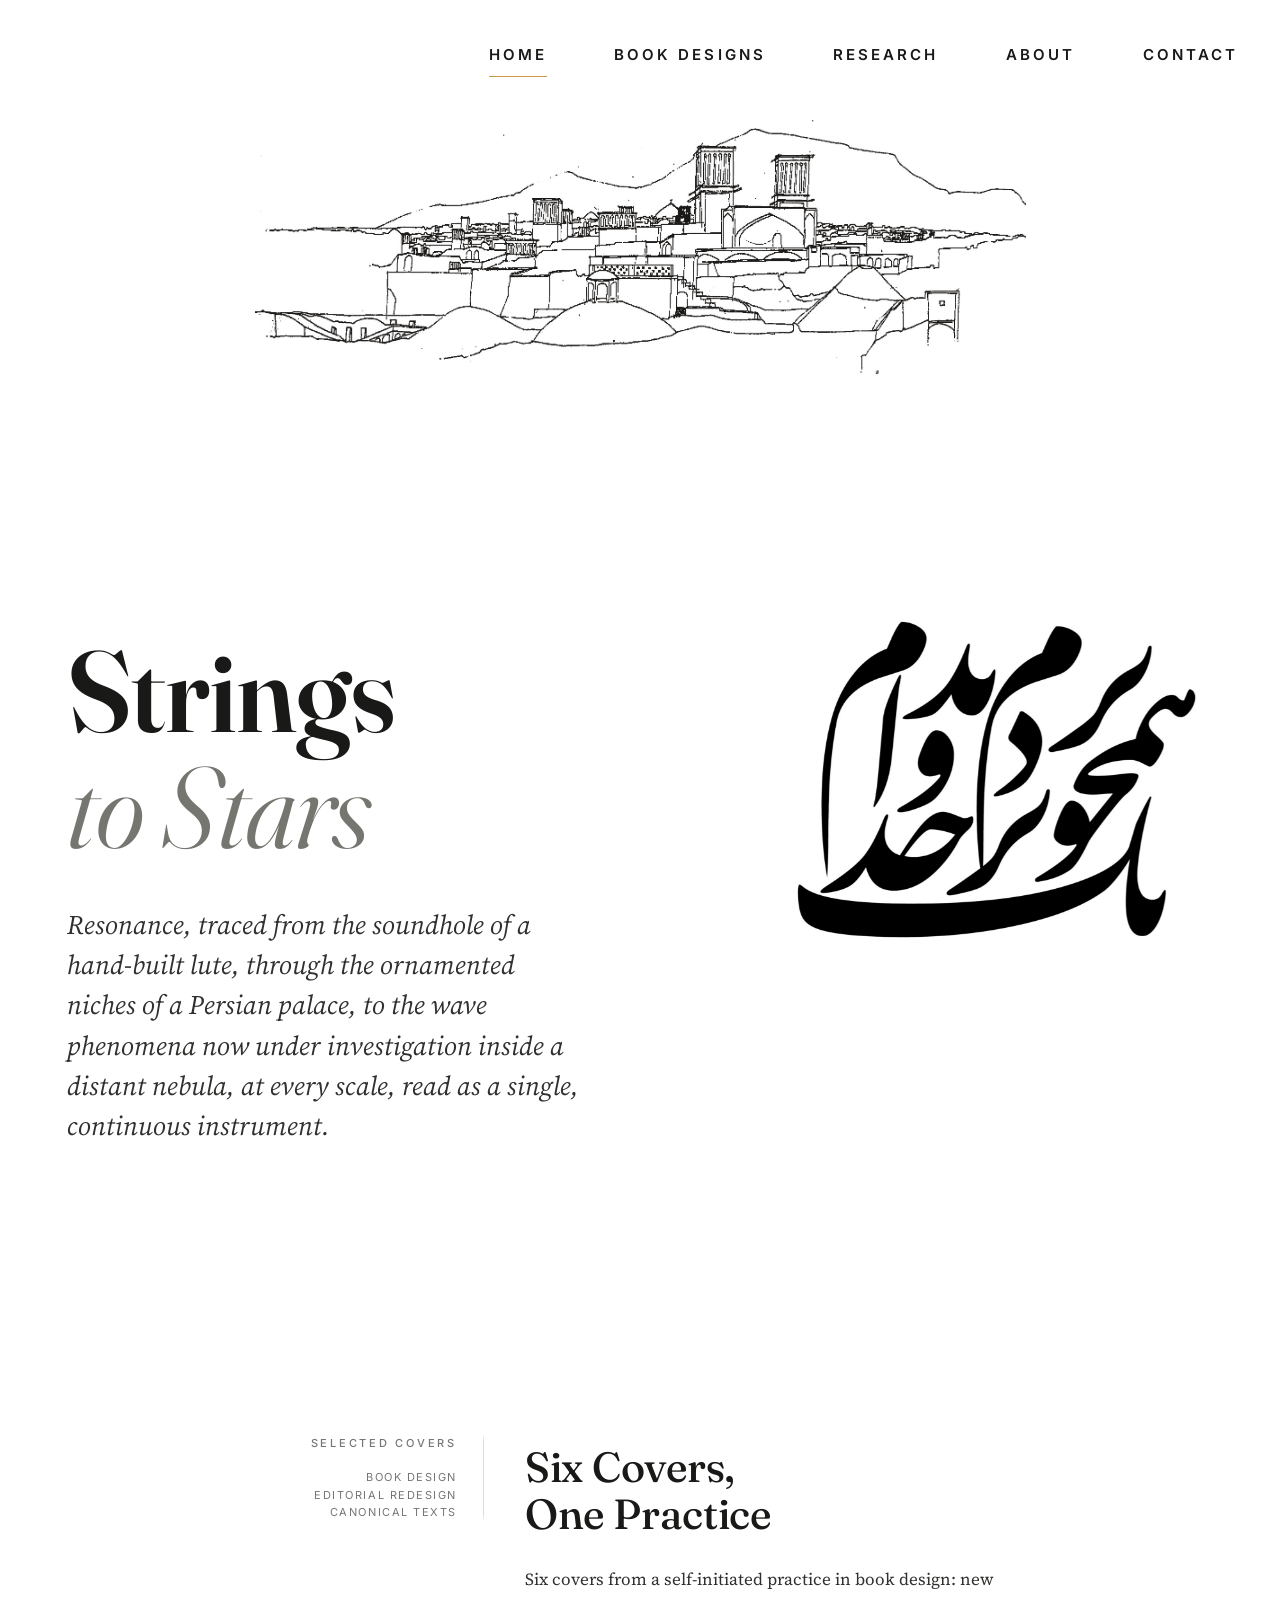
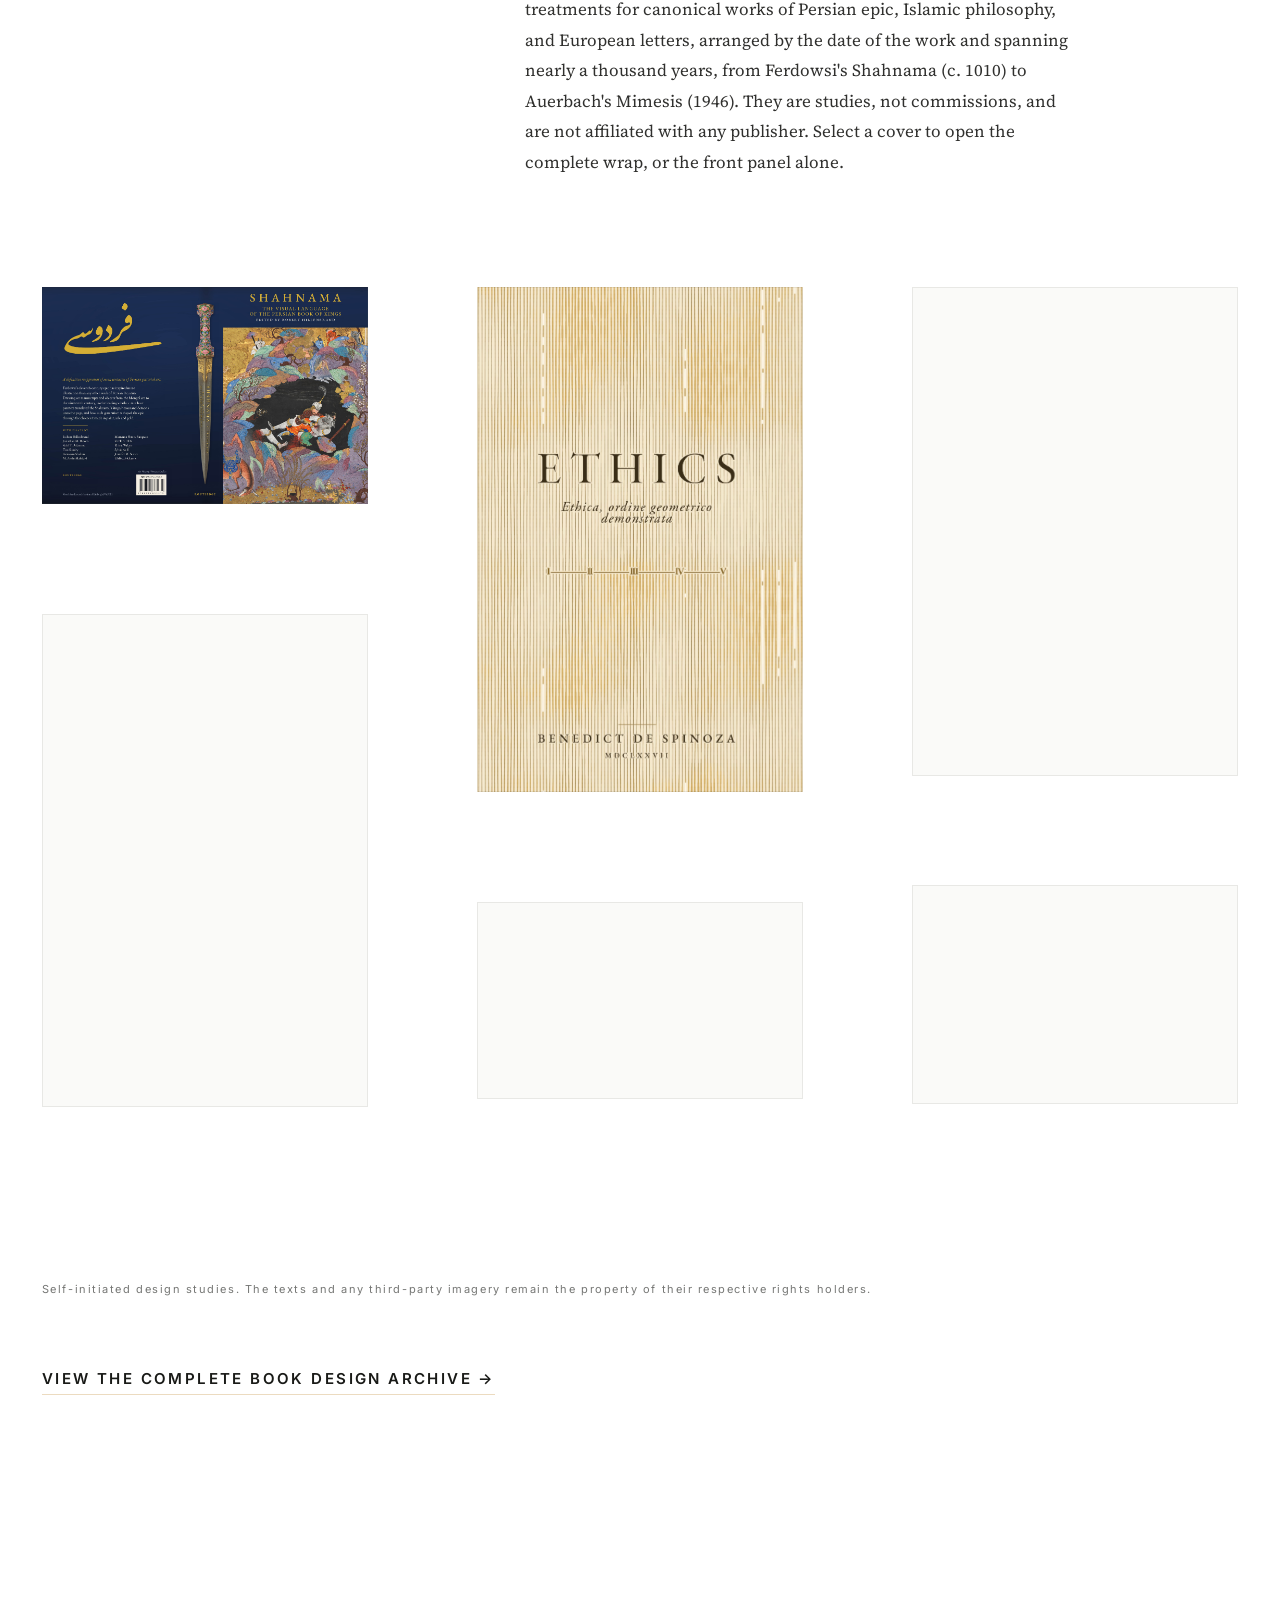
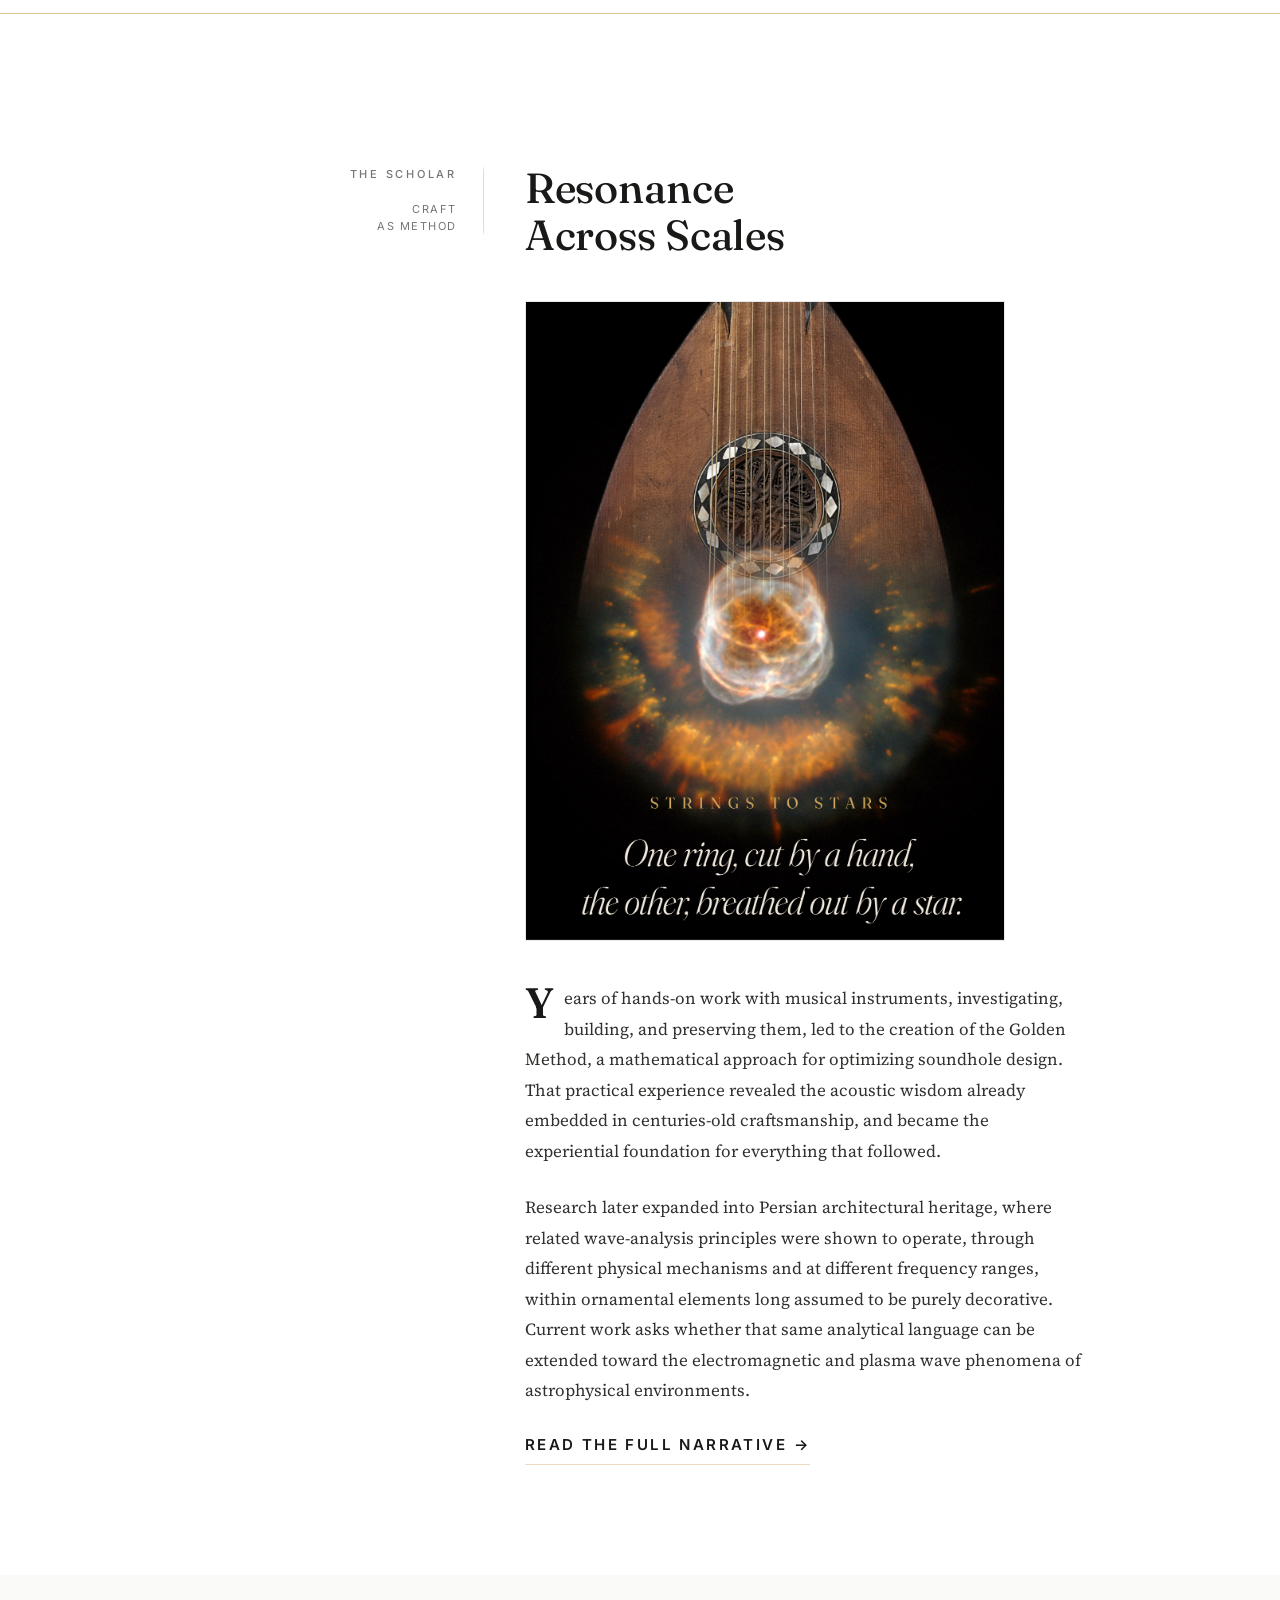
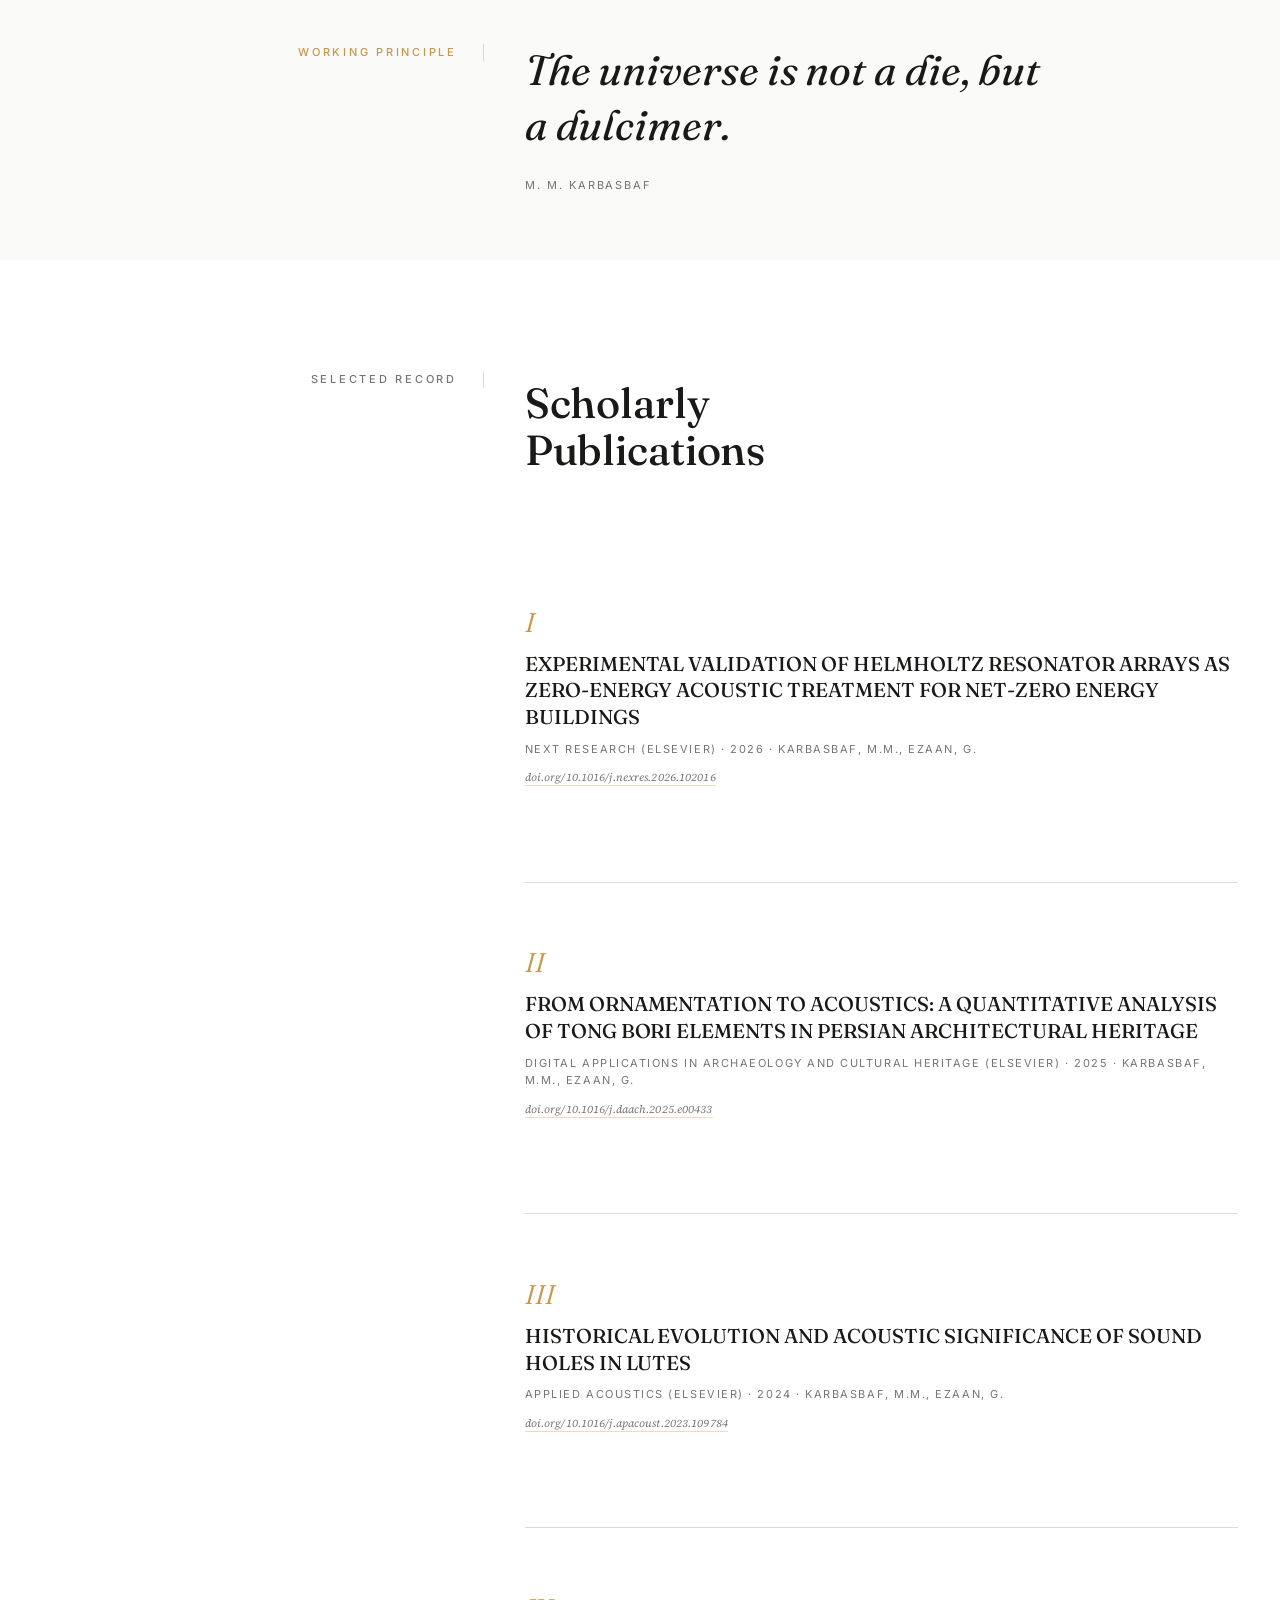
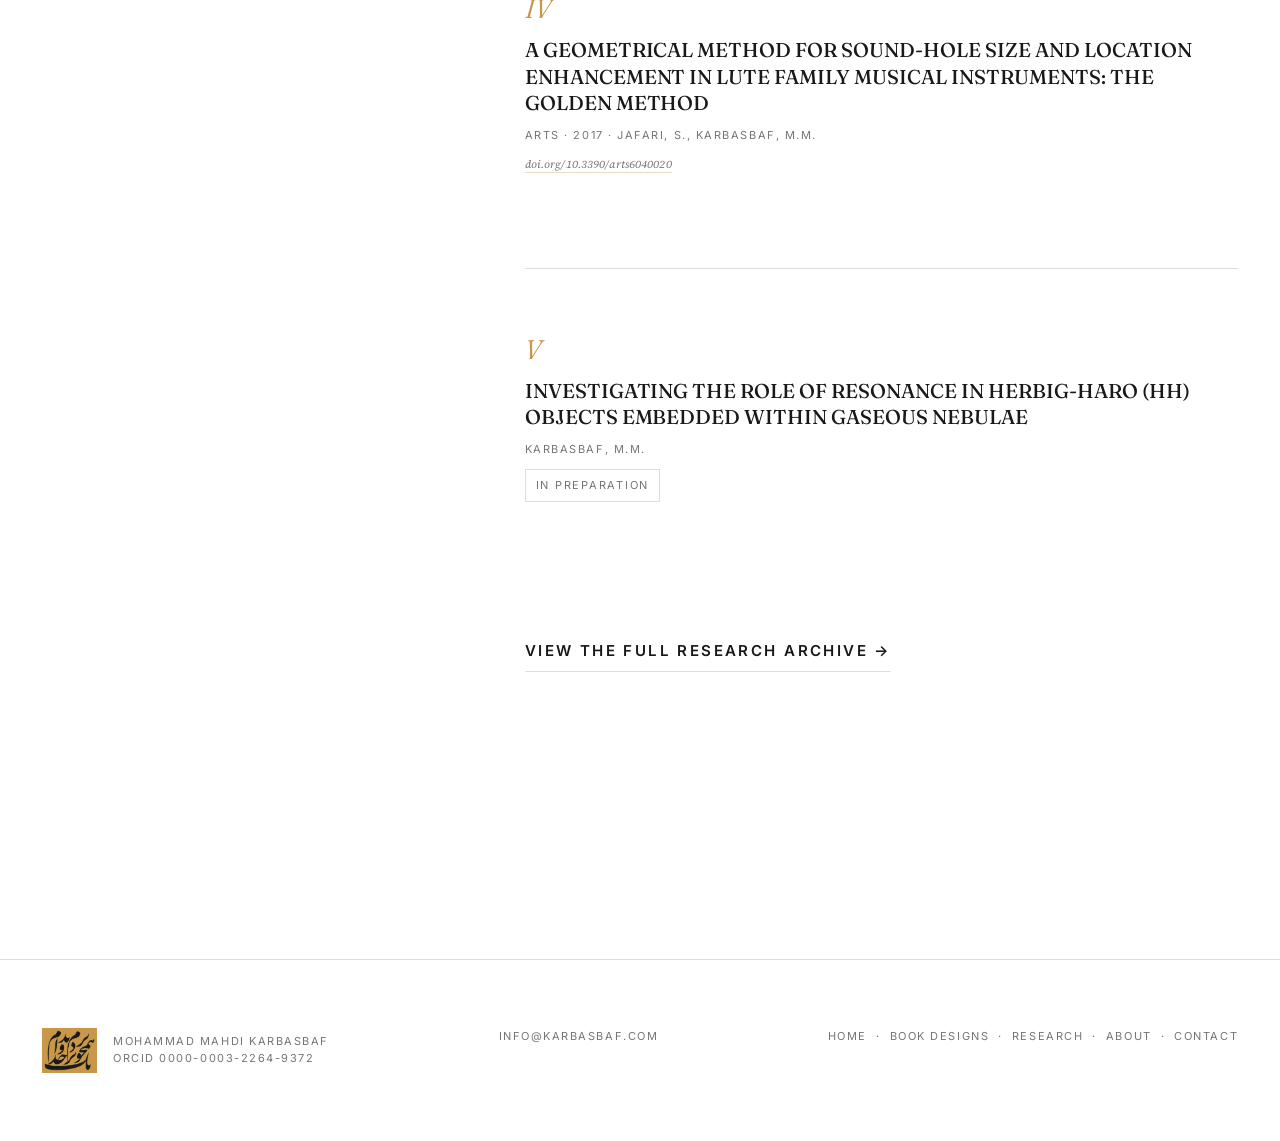
==== index.html @ 8e81fc25 "Update index.html" ====
<!DOCTYPE html>
<html lang="en">
<head>
<meta charset="UTF-8">
<meta name="viewport" content="width=device-width, initial-scale=1.0">
<title>Mohammad Mahdi Karbasbaf — Strings to Stars</title>
<meta name="description" content="Mohammad Mahdi Karbasbaf: acoustics research from lute soundholes to astrophysical wave phenomena, plus a practice in book cover design.">

<link rel="preconnect" href="https://fonts.googleapis.com">
<link rel="preconnect" href="https://fonts.gstatic.com" crossorigin>
<link href="https://fonts.googleapis.com/css2?family=Fraunces:opsz,wght@9..144,340;9..144,480;9..144,600&family=Source+Serif+4:ital,wght@0,400;0,500;1,400&family=Inter:wght@400;500;600&display=swap" rel="stylesheet">

<link rel="stylesheet" href="style.css?v=2">

<!-- Favicon package — uploaded to site root, resolved sitewide.
     favicon.ico and apple-touch-icon.png are auto-discovered by legacy
     browsers and iOS respectively at the root; no <link> needed for them. -->
<link rel="icon" type="image/png" sizes="32x32" href="favicon-32x32.png">
<link rel="icon" type="image/png" sizes="16x16" href="favicon-16x16.png">

<!-- Google Search results: circular variants -->
<link rel="icon" type="image/png" sizes="48x48"   href="favicon-circle-48x48.png">
<link rel="icon" type="image/png" sizes="96x96"   href="favicon-circle-96x96.png">
<link rel="icon" type="image/png" sizes="144x144" href="favicon-circle-144x144.png">

<link rel="manifest" href="site.webmanifest">
<meta name="theme-color" content="#C9974A">

<!-- Canonical URL. Production domain confirmed: www.karbasbaf.com. -->
<link rel="canonical" href="https://www.karbasbaf.com/">

<!-- Open Graph — deliberately reuses the exact title/description already
     set above rather than authoring parallel copy that could drift out of
     sync with it over time. -->
<meta property="og:type" content="website">
<meta property="og:site_name" content="Karbasbaf Archive">
<meta property="og:locale" content="en_US">
<meta property="og:url" content="https://www.karbasbaf.com/">
<meta property="og:title" content="Mohammad Mahdi Karbasbaf — Strings to Stars">
<meta property="og:description" content="Mohammad Mahdi Karbasbaf: acoustics research from lute soundholes to astrophysical wave phenomena, plus a practice in book cover design.">
<!-- og:image points at the hero calligraphy artwork — the closest thing
     this archive has to a "brand mark" already, and already specified
     below as .plate--cinema's asset. It isn't supplied yet (same
     .frame--pending fallback applies to it on-page), and its 1.618:1
     ratio is close to but not exactly the 1.91:1 most platforms crop
     share-cards to — see the PRE-LAUNCH CHECKLIST for a note on
     exporting a dedicated 1200×630 crop if tighter control over social
     cropping is wanted later. -->
<meta property="og:image" content="https://www.karbasbaf.com/assets/images/hero-calligraphy.jpg">
<meta property="og:image:width" content="1618">
<meta property="og:image:height" content="1000">
<meta property="og:image:alt" content="Thuluth-script calligraphic rendering by Mohammad Mahdi Karbasbaf">

<meta name="twitter:card" content="summary_large_image">
<meta name="twitter:title" content="Mohammad Mahdi Karbasbaf — Strings to Stars">
<meta name="twitter:description" content="Mohammad Mahdi Karbasbaf: acoustics research from lute soundholes to astrophysical wave phenomena, plus a practice in book cover design.">
<meta name="twitter:image" content="https://www.karbasbaf.com/assets/images/hero-calligraphy.jpg">
<meta name="twitter:image:alt" content="Thuluth-script calligraphic rendering by Mohammad Mahdi Karbasbaf">

<!-- MASTER BLUEPRINT: Dedicated Portrait / Headshot
     Asset Identifier: assets/images/portrait.jpg
     Recommended dimensions: 1000 × 1000px (square — works cleanly for
     both schema.org Person.image and most social/share-card use without
     an additional crop).
     Composition: a real, current headshot — natural light, no studio
     backdrop or staged lighting rig, consistent with the documentary,
     unstyled photographic language used everywhere else in this archive
     (see the workshop photograph's own MASTER BLUEPRINT note further
     down this file for the same "unstyled, as found" direction).
     NOTE — temporary substitution: this file does not exist yet, so the
     JSON-LD Person.image field below still points at the already-planned
     assets/images/about-workshop.jpg as a stand-in. The moment
     portrait.jpg is actually supplied, update that one field to point
     here instead — nothing else needs to change. -->

<script type="application/ld+json">
{
  "@context": "https://schema.org",
  "@type": ["WebPage", "ProfilePage"],
  "name": "Mohammad Mahdi Karbasbaf — Strings to Stars",
  "url": "https://www.karbasbaf.com/",
  "description": "Mohammad Mahdi Karbasbaf: acoustics research from lute soundholes to astrophysical wave phenomena, plus a practice in book cover design.",
  "isPartOf": { "@type": "WebSite", "name": "Karbasbaf Archive", "url": "https://www.karbasbaf.com/" },
  "mainEntity": {
    "@type": "Person",
    "name": "Mohammad Mahdi Karbasbaf",
    "alternateName": "M. M. Karbasbaf",
    "url": "https://www.karbasbaf.com/",
    "image": "https://www.karbasbaf.com/assets/images/about-workshop.jpg",
    "email": "mailto:info@karbasbaf.com",
    "jobTitle": "Independent Researcher | Acoustics & Wave Phenomena",
    "description": "Independent researcher and luthier working across musical-instrument acoustics, Persian architectural heritage, and astrophysical wave phenomena; also active as a book cover designer and Thuluth calligrapher.",
    "knowsAbout": ["Archaeoacoustics", "Architectural Acoustics", "Musical Instrument Acoustics", "Computational Acoustics", "Astrophysical Wave Phenomena", "Multi-Scale Wave Analysis", "Thuluth Calligraphy", "Book Cover Design"],
    "alumniOf": { "@type": "CollegeOrUniversity", "name": "Qazvin Azad University", "sameAs": "https://www.qiau.ac.ir/" },
    "sameAs": ["https://orcid.org/0000-0003-2264-9372"]
  },
  "hasPart": [
    {
      "@type": "ScholarlyArticle",
      "headline": "Experimental validation of Helmholtz resonator arrays as zero-energy acoustic treatment for net-zero energy buildings",
      "author": [
        { "@type": "Person", "name": "Mohammad Mahdi Karbasbaf" },
        { "@type": "Person", "name": "G. Ezaan" }
      ],
      "isPartOf": { "@type": "Periodical", "name": "Next Research" },
      "publisher": { "@type": "Organization", "name": "Elsevier" },
      "datePublished": "2026",
      "sameAs": "https://doi.org/10.1016/j.nexres.2026.102016",
      "identifier": { "@type": "PropertyValue", "propertyID": "DOI", "value": "10.1016/j.nexres.2026.102016" }
    },
    {
      "@type": "ScholarlyArticle",
      "headline": "From ornamentation to acoustics: A quantitative analysis of Tong Bori elements in Persian architectural heritage",
      "author": [
        { "@type": "Person", "name": "Mohammad Mahdi Karbasbaf" },
        { "@type": "Person", "name": "G. Ezaan" }
      ],
      "isPartOf": { "@type": "Periodical", "name": "Digital Applications in Archaeology and Cultural Heritage" },
      "publisher": { "@type": "Organization", "name": "Elsevier" },
      "datePublished": "2025",
      "sameAs": "https://doi.org/10.1016/j.daach.2025.e00433",
      "identifier": { "@type": "PropertyValue", "propertyID": "DOI", "value": "10.1016/j.daach.2025.e00433" }
    },
    {
      "@type": "ScholarlyArticle",
      "headline": "Historical Evolution and Acoustic Significance of Sound Holes in Lutes",
      "author": [
        { "@type": "Person", "name": "Mohammad Mahdi Karbasbaf" },
        { "@type": "Person", "name": "G. Ezaan" }
      ],
      "isPartOf": { "@type": "Periodical", "name": "Applied Acoustics" },
      "publisher": { "@type": "Organization", "name": "Elsevier" },
      "datePublished": "2024",
      "sameAs": "https://doi.org/10.1016/j.apacoust.2023.109784",
      "identifier": { "@type": "PropertyValue", "propertyID": "DOI", "value": "10.1016/j.apacoust.2023.109784" }
    },
    {
      "@type": "ScholarlyArticle",
      "headline": "A Geometrical Method for Sound-Hole Size and Location Enhancement in Lute Family Musical Instruments: The Golden Method",
      "author": [
        { "@type": "Person", "name": "S. Jafari" },
        { "@type": "Person", "name": "Mohammad Mahdi Karbasbaf" }
      ],
      "isPartOf": { "@type": "Periodical", "name": "Arts" },
      "datePublished": "2017",
      "sameAs": "https://doi.org/10.3390/arts6040020",
      "identifier": { "@type": "PropertyValue", "propertyID": "DOI", "value": "10.3390/arts6040020" }
    },
    {
      "@type": "ScholarlyArticle",
      "headline": "Investigating the Role of Resonance in Herbig-Haro (HH) Objects Embedded Within Gaseous Nebulae",
      "author": [
        { "@type": "Person", "name": "Mohammad Mahdi Karbasbaf" }
      ],
      "creativeWorkStatus": "InProgress",
            "description": "In preparation — forthcoming."
    },
    { "@type": "CreativeWork", "name": "Shahnama — cover design", "genre": "Editorial Book Cover", "creator": { "@type": "Person", "name": "Mohammad Mahdi Karbasbaf" }, "dateCreated": "2025", "image": "https://www.karbasbaf.com/assets/images/covers/cover-shahnama.jpg" },
    { "@type": "CreativeWork", "name": "The Philosophy of Illumination — cover design", "genre": "Editorial Book Cover", "creator": { "@type": "Person", "name": "Mohammad Mahdi Karbasbaf" }, "dateCreated": "2026", "image": "https://www.karbasbaf.com/assets/images/covers/cover-philosophy-of-illumination.jpg" },
    { "@type": "CreativeWork", "name": "Ethics — cover design", "genre": "Editorial Book Cover", "creator": { "@type": "Person", "name": "Mohammad Mahdi Karbasbaf" }, "dateCreated": "2026", "image": "https://www.karbasbaf.com/assets/images/covers/cover-ethics.jpg" },
    { "@type": "CreativeWork", "name": "Faust — cover design", "genre": "Editorial Book Cover", "creator": { "@type": "Person", "name": "Mohammad Mahdi Karbasbaf" }, "dateCreated": "2026", "image": "https://www.karbasbaf.com/assets/images/covers/cover-faust.jpg" },
    { "@type": "CreativeWork", "name": "Un Coup de Dés — cover design", "genre": "Editorial Book Cover", "creator": { "@type": "Person", "name": "Mohammad Mahdi Karbasbaf" }, "dateCreated": "2025", "image": "https://www.karbasbaf.com/assets/images/covers/cover-un-coup-de-des.jpg" },
    { "@type": "CreativeWork", "name": "Mimesis — cover design", "genre": "Editorial Book Cover", "creator": { "@type": "Person", "name": "Mohammad Mahdi Karbasbaf" }, "dateCreated": "2026", "image": "https://www.karbasbaf.com/assets/images/covers/cover-mimesis.jpg" }
  ]
}
</script>
</head>
<body class="page-home">

<a class="skip-link" href="#main-content">Skip to content</a>

<!-- MASTER BLUEPRINT: Ceiling Crown
     Asset Identifier: assets/images/yazd-crown.png (referenced as a CSS
     background-image on .ceiling-crown in style.css §17.1 — this element
     has no src attribute of its own, so its blueprint note lives here in
     HTML and its rendering rule lives in the CSS file). Already supplied
     and live — no further export needed. -->
<div class="ceiling-crown" aria-hidden="true"></div>

<header class="site-header">
  <div class="wrap">
    <nav class="nav-list" id="primary-nav" data-open="false" aria-label="Primary">
      <a href="index.html" aria-current="page">Home</a>
      <a href="book-designs.html">Book Designs</a>
      <a href="research.html">Research</a>
      <a href="about.html">About</a>
      <a href="contact.html">Contact</a>
    </nav>
    <button class="nav-toggle" id="nav-toggle" type="button" aria-expanded="false" aria-controls="primary-nav">
      Menu
    </button>
  </div>
</header>

<main id="main-content" tabindex="-1">

  <section class="hero" aria-labelledby="hero-title">
    <div class="wrap">
      <div class="hero-split">
        <div class="hero-copy">
          <h1 class="hero-title" id="hero-title">
            <span class="line-primary">Strings</span>
            <span class="line-secondary">to Stars</span>
          </h1>
          <p class="lede">Resonance, traced from the soundhole of a hand-built lute, through the ornamented niches of a Persian palace, to the wave phenomena now under investigation inside a distant nebula, at every scale, read as a single, continuous instrument.</p>
        </div>

        <div class="plate plate--cinema">
          <div class="frame">
            <img
              src="assets/images/hero-calligraphy.jpg"
              alt="Thuluth-script calligraphic rendering by Mohammad Mahdi Karbasbaf"
              width="1618" height="1000"
              loading="eager" fetchpriority="high" decoding="async">
          </div>
        </div>
      </div>
    </div>
  </section>

  <section class="section" id="showcase" aria-labelledby="showcase-heading">
    <div class="wrap">
      <div class="section-head lute-grid">
        <div class="rail">
          <p class="eyebrow">Selected Covers</p>
          
          <p class="caption">Book Design<br>Editorial Redesign<br>Canonical Texts</p>
        </div>
        <div class="canvas">
          <h2 class="h2" id="showcase-heading">Six Covers,<br>One Practice</h2>
          <p class="body-text">Six covers from a self-initiated practice in book design: new treatments for canonical works of Persian epic, Islamic philosophy, and European letters, arranged by the date of the work and spanning nearly a thousand years, from Ferdowsi's Shahnama (c. 1010) to Auerbach's Mimesis (1946). They are studies, not commissions, and are not affiliated with any publisher. Select a cover to open the complete wrap, or the front panel alone.</p>
        </div>
      </div>

      <div class="cover-gallery mt-7">

  <button type="button" class="plate-trigger cover-card"
    data-title="Shahnama"
    data-author="Abu'l-Qasim Ferdowsi"
    data-year="2025 — cover design"
    data-medium="Full-wrap cover in navy and gold: a Persian miniature of a hero grappling a demon beneath a gold title on the front, a jeweled dagger bearing the title down the spine, and gold Persian lettering on the back."
    data-note="I set a Persian miniature of a hero grappling a demon beneath a navy title band, and ran a jeweled dagger down the spine, so the epic's combat and its courtly craftsmanship share one wrap."
    data-image="assets/images/covers/cover-shahnama.jpg"
    data-spread="assets/images/covers/cover-shahnama-spread.jpg"
    data-alt="Shahnama cover: navy title band in gold capitals above a Persian miniature of a hero wrestling a demon in a black cave."
    data-spread-alt="Full wrap in navy: back panel with gold Persian lettering and text; spine with a jeweled dagger bearing the title; front with a gold title above a Persian miniature of a hero fighting a demon."
    data-work="Ferdowsi's Persian national epic, completed c. 1010.">
    <span class="frame">
      <img src="assets/images/covers/cover-shahnama-spread.jpg" alt="Shahnama, full cover: navy wrap with a jeweled dagger on the spine and a Persian miniature of a hero fighting a demon on the front." width="2000" height="1470" loading="eager" decoding="async">
      <span class="cover-meta" aria-hidden="true">
        <span class="cover-meta-title">Shahnama</span>
        <span class="cover-meta-author">Abu'l-Qasim Ferdowsi</span>
        <span class="cover-meta-sub">2025 — Cover Design</span>
      </span>
    </span>
    <span class="sr-only"> — Select to view the full cover</span>
  </button>

  <button type="button" class="plate-trigger cover-card"
    data-title="The Philosophy of Illumination"
    data-author="Shihāb al-Dīn Suhrawardī"
    data-year="2026 — cover design"
    data-medium="Full-wrap cover in black, white and gold: an arched, pierced arabesque screen between title and author on the front, and a beaded quatrefoil medallion at the head of the spine."
    data-note="The lattice is borrowed from the perforated screens of Persian architecture that I study acoustically; for Suhrawardī, light is the substance of knowledge, and a screen is what lets it through."
    data-image="assets/images/covers/cover-philosophy-of-illumination.jpg"
    data-spread="assets/images/covers/cover-philosophy-of-illumination-spread.jpg"
    data-alt="The Philosophy of Illumination cover: white title above a pierced white arched lattice on black, author's name below."
    data-spread-alt="Black wrap: back panel with a gold italic quotation and text; spine with a white quatrefoil medallion and vertical title; front with a white pierced arched lattice between title and author."
    data-work="Suhrawardī's Ḥikmat al-Ishrāq, composed in 1186.">
    <span class="frame">
      <img src="assets/images/covers/cover-philosophy-of-illumination.jpg" alt="The Philosophy of Illumination cover: white title above a pierced white arched lattice on black, author's name below." width="800" height="1234" loading="eager" decoding="async">
      <span class="cover-meta" aria-hidden="true">
        <span class="cover-meta-title">The Philosophy of Illumination</span>
        <span class="cover-meta-author">Shihāb al-Dīn Suhrawardī</span>
        <span class="cover-meta-sub">2026 — Cover Design</span>
      </span>
    </span>
    <span class="sr-only"> — Select to view the full cover</span>
  </button>

  <button type="button" class="plate-trigger cover-card"
    data-title="Ethics"
    data-author="Baruch Spinoza"
    data-year="2026 — cover design"
    data-medium="Full-wrap cover in cream and ochre: a ground of fine vertical rules, spaced serif capitals in dark brown, five Roman numerals on a single gold line, and a dark brown spine bearing a small seal."
    data-note="Spinoza wrote the Ethics as a geometry, in definitions, axioms and propositions, so the cover is reduced to ruled lines and five numbered parts."
    data-image="assets/images/covers/cover-ethics.jpg"
    data-spread="assets/images/covers/cover-ethics-spread.jpg"
    data-alt="Ethics cover: dark brown capitals on a cream ground of fine gold vertical lines, with five Roman numerals on one rule."
    data-spread-alt="Cream wrap ruled in fine vertical lines: back panel with an epigraph and text; dark brown spine with vertical title, seal and author; front with spaced capitals and five numerals."
    data-work="Spinoza's Ethica, ordine geometrico demonstrata, published posthumously in 1677.">
    <span class="frame">
      <img src="assets/images/covers/cover-ethics.jpg" alt="Ethics cover: dark brown capitals on a cream ground of fine gold vertical lines, with five Roman numerals on one rule." width="800" height="1234" loading="lazy" decoding="async">
      <span class="cover-meta" aria-hidden="true">
        <span class="cover-meta-title">Ethics</span>
        <span class="cover-meta-author">Baruch Spinoza</span>
        <span class="cover-meta-sub">2026 — Cover Design</span>
      </span>
    </span>
    <span class="sr-only"> — Select to view the full cover</span>
  </button>

  <button type="button" class="plate-trigger cover-card"
    data-title="Faust"
    data-author="Johann Wolfgang von Goethe"
    data-year="2026 — cover design"
    data-medium="Full-wrap cover on a cream ground: an oversized hairline-serif title above a stippled engraving of Mephistopheles, with an oxblood spine."
    data-note="I set the title in a high-contrast Didone at a scale that fills the front panel and let a stippled Mephistopheles rise beneath it. The oxblood spine is the wrap's one saturated accent."
    data-image="assets/images/covers/cover-faust.jpg"
    data-spread="assets/images/covers/cover-faust-spread.jpg"
    data-alt="Faust cover: oversized black hairline-serif title above a stippled engraving of a horned devil with a wing, on cream."
    data-spread-alt="Full wrap: cream back panel with a German quotation and text; oxblood spine reading Faust and J. W. von Goethe; front with an oversized title and a stippled devil."
    data-work="Goethe's two-part tragedy: Part One published in 1808; Part Two completed in 1831 and published in 1832.">
    <span class="frame">
      <img src="assets/images/covers/cover-faust-spread.jpg" alt="Faust, full cover: cream wrap with an oxblood spine and an oversized title above a stippled engraving of a devil." width="2000" height="1470" loading="lazy" decoding="async">
      <span class="cover-meta" aria-hidden="true">
        <span class="cover-meta-title">Faust</span>
        <span class="cover-meta-author">Johann Wolfgang von Goethe</span>
        <span class="cover-meta-sub">2026 — Cover Design</span>
      </span>
    </span>
    <span class="sr-only"> — Select to view the full cover</span>
  </button>

  <button type="button" class="plate-trigger cover-card"
    data-title="Un Coup de Dés"
    data-author="Stéphane Mallarmé"
    data-year="2025 — cover design"
    data-medium="Full-wrap cover on a night-sky ground: the title words scattered across the front in gold capitals, with a fine constellation line and a faint spiral galaxy."
    data-note="Mallarmé treats the page as a constellation of words; the cover makes the image literal, and answers it: the universe is not a die, but a dulcimer."
    data-image="assets/images/covers/cover-un-coup-de-des.jpg"
    data-spread="assets/images/covers/cover-un-coup-de-des-spread.jpg"
    data-alt="Un coup de dés cover: gold capitals scattered over a night sky with a constellation line and a faint galaxy."
    data-spread-alt="Night-sky wrap: back panel with a French quotation and short text in gold; spine reading Mallarmé and Un coup de dés; front with scattered gold title, constellation and galaxy."
    data-work="Mallarmé's Un coup de dés jamais n'abolira le hasard, first published in the review Cosmopolis, 1897.">
    <span class="frame">
      <img src="assets/images/covers/cover-un-coup-de-des.jpg" alt="Un coup de dés cover: gold capitals scattered over a night sky with a constellation line and a faint galaxy." width="800" height="1234" loading="lazy" decoding="async">
      <span class="cover-meta" aria-hidden="true">
        <span class="cover-meta-title">Un Coup de Dés</span>
        <span class="cover-meta-author">Stéphane Mallarmé</span>
        <span class="cover-meta-sub">2025 — Cover Design</span>
      </span>
    </span>
    <span class="sr-only"> — Select to view the full cover</span>
  </button>

  <button type="button" class="plate-trigger cover-card"
    data-title="Mimesis"
    data-author="Erich Auerbach"
    data-year="2026 — cover design"
    data-medium="Full-wrap cover in earth tones: four wavering bands from ochre to dark brown beneath a cream sky bearing a widely spaced title, with the Greek word for scar on the horizon."
    data-note="Auerbach opens the book with the scar of Odysseus, so the cover opens with it too: the Greek word for scar, set on a horizon of layered earth tones."
    data-image="assets/images/covers/cover-mimesis.jpg"
    data-spread="assets/images/covers/cover-mimesis-spread.jpg"
    data-alt="Mimesis cover: cream sky over wavy ochre-to-brown bands, with the Greek word for scar on the horizon."
    data-spread-alt="Full wrap: cream back panel with an italic blurb; spine reading Mimesis and Erich Auerbach; front with title, subtitle and the Greek word for scar over layered ochre-to-brown bands."
    data-work="Auerbach's Mimesis: The Representation of Reality in Western Literature, first published in Bern, 1946.">
    <span class="frame">
      <img src="assets/images/covers/cover-mimesis-spread.jpg" alt="Mimesis, full cover: cream wrap with layered ochre-to-brown wavering bands and the Greek word for scar on the horizon." width="2000" height="1470" loading="lazy" decoding="async">
      <span class="cover-meta" aria-hidden="true">
        <span class="cover-meta-title">Mimesis</span>
        <span class="cover-meta-author">Erich Auerbach</span>
        <span class="cover-meta-sub">2026 — Cover Design</span>
      </span>
    </span>
    <span class="sr-only"> — Select to view the full cover</span>
  </button>

</div>

<p class="caption no-transform mt-6">Self-initiated design studies. The texts and any third-party imagery remain the property of their respective rights holders.</p>

      <p class="archive-cta mt-6"><a href="book-designs.html">View the complete book design archive →</a></p>
    </div>
  </section>

  <hr class="hr-gold wrap">

  <section class="section" aria-labelledby="about-heading">
    <div class="wrap">
      <div class="lute-grid">
        <div class="rail">
          <p class="eyebrow">The Scholar</p>
          <p class="caption">Craft<br>as Method</p>
        </div>
        <div class="canvas">
          <h2 class="h2" id="about-heading">Resonance<br>Across Scales</h2>

          <div class="plate plate--portrait mt-5">
  <div class="frame">
    <img src="assets/images/about-workshop.jpg" alt="Documentary photograph of Mohammad Mahdi Karbasbaf constructing a traditional Persian stringed instrument" width="1500" height="2000" loading="lazy" decoding="async">
  </div>
</div>

          <p class="body-text dropcap mt-5">Years of hands-on work with musical instruments, investigating, building, and preserving them, led to the creation of the Golden Method, a mathematical approach for optimizing soundhole design. That practical experience revealed the acoustic wisdom already embedded in centuries-old craftsmanship, and became the experiential foundation for everything that followed.</p>

          <p class="body-text">Research later expanded into Persian architectural heritage, where related wave-analysis principles were shown to operate, through different physical mechanisms and at different frequency ranges, within ornamental elements long assumed to be purely decorative. Current work asks whether that same analytical language can be extended toward the electromagnetic and plasma wave phenomena of astrophysical environments.</p>

          <a href="about.html" class="archive-cta mt-4">Read the full narrative →</a>
        </div>
      </div>
    </div>
  </section>

  <section class="section section--tinted section--tight">
    <div class="wrap">
      <div class="lute-grid">
        <div class="rail">
          <p class="eyebrow eyebrow--gold">Working Principle</p>
        </div>
        <div class="canvas">
          <blockquote class="pull-quote">
            The universe is not a die, but a dulcimer.
            <cite>M. M. Karbasbaf</cite>
          </blockquote>
        </div>
      </div>
    </div>
  </section>

  <section class="section" aria-labelledby="publications-heading">
    <div class="wrap">
      <div class="section-head lute-grid">
        <div class="rail">
          <p class="eyebrow">Selected Record</p>
          
        </div>
        <div class="canvas">
          <h2 class="h2" id="publications-heading">Scholarly<br>Publications</h2>
        </div>
      </div>

      <div class="lute-grid">
        <div class="rail" aria-hidden="true"></div>
        <div class="canvas">

          <article class="pub">
            <span class="pub-number">I</span>
            <h3 class="pub-title">Experimental validation of Helmholtz resonator arrays as zero-energy acoustic treatment for net-zero energy buildings</h3>
            <p class="pub-venue caption">Next Research (Elsevier) · 2026 · Karbasbaf, M.M., Ezaan, G.</p>
            <p class="doi mt-2"><a href="https://doi.org/10.1016/j.nexres.2026.102016" target="_blank" rel="noopener">doi.org/10.1016/j.nexres.2026.102016</a></p>
          </article>

          <article class="pub">
            <span class="pub-number">II</span>
            <h3 class="pub-title">From Ornamentation to Acoustics: A Quantitative Analysis of Tong Bori Elements in Persian Architectural Heritage</h3>
            <p class="pub-venue caption">Digital Applications in Archaeology and Cultural Heritage (Elsevier) · 2025 · Karbasbaf, M.M., Ezaan, G.</p>
            <p class="doi mt-2"><a href="https://doi.org/10.1016/j.daach.2025.e00433" target="_blank" rel="noopener">doi.org/10.1016/j.daach.2025.e00433</a></p>
          </article>

          <article class="pub">
            <span class="pub-number">III</span>
            <h3 class="pub-title">Historical Evolution and Acoustic Significance of Sound Holes in Lutes</h3>
            <p class="pub-venue caption">Applied Acoustics (Elsevier) · 2024 · Karbasbaf, M.M., Ezaan, G.</p>
            <p class="doi mt-2"><a href="https://doi.org/10.1016/j.apacoust.2023.109784" target="_blank" rel="noopener">doi.org/10.1016/j.apacoust.2023.109784</a></p>
          </article>

          <article class="pub">
            <span class="pub-number">IV</span>
            <h3 class="pub-title">A Geometrical Method for Sound-Hole Size and Location Enhancement in Lute Family Musical Instruments: The Golden Method</h3>
            <p class="pub-venue caption">Arts · 2017 · Jafari, S., Karbasbaf, M.M.</p>
            <p class="doi mt-2"><a href="https://doi.org/10.3390/arts6040020" target="_blank" rel="noopener">doi.org/10.3390/arts6040020</a></p>
          </article>

          <article class="pub">
            <span class="pub-number">V</span>
            <h3 class="pub-title">Investigating the Role of Resonance in Herbig-Haro (HH) Objects Embedded Within Gaseous Nebulae</h3>
            <p class="pub-venue caption">Karbasbaf, M.M.</p>
            <span class="pub-status">In Preparation</span>
          </article>

          <a href="research.html" class="archive-cta mt-6">View the full research archive →</a>

        </div>
      </div>
    </div>
  </section>

</main>

<footer class="site-footer">
  <div class="wrap">
    <!-- MASTER BLUEPRINT: Footer Seal      Asset Identifier: assets/images/seal-karbasbaf.png      Decorative calligraphic mark, positioned before the name per the      .site-footer .wrap flex order (space-between; first child = far      left). alt="" + role="presentation" deliberately: the adjacent      <p class="caption"> already carries the full name and ORCID as      real text, so a screen reader description here would only repeat      it. Width/height below are PLACEHOLDERS — replace both with the      seal file's actual pixel dimensions before shipping, so the      browser reserves the correct box and avoids a layout shift once      the real image loads. --> <div class="footer-lockup">   <img class="footer-seal" src="assets/images/seal-karbasbaf.png" alt="" role="presentation" width="2200" height="1700" loading="lazy" decoding="async">   <p class="caption">Mohammad Mahdi Karbasbaf<br><a href="https://orcid.org/0000-0003-2264-9372" target="_blank" rel="noopener">ORCID 0000-0003-2264-9372</a></p> </div>
    <p class="caption"><a href="mailto:info@karbasbaf.com">info@karbasbaf.com</a></p>
    <p class="caption">
      <a href="index.html">Home</a> &nbsp;·&nbsp;
      <a href="book-designs.html">Book Designs</a> &nbsp;·&nbsp;
      <a href="research.html">Research</a> &nbsp;·&nbsp;
      <a href="about.html">About</a> &nbsp;·&nbsp;
      <a href="contact.html">Contact</a>
    </p>
  </div>
</footer>

<div class="book-reveal" id="book-reveal" data-open="false" data-layout="tall" role="dialog" aria-modal="true" aria-labelledby="reveal-title" aria-describedby="reveal-medium reveal-note" inert>
  <div class="wrap">
    <div class="reveal-bar">
      <div class="reveal-nav">
        <button type="button" class="reveal-step" id="reveal-prev" aria-label="Previous cover"><span aria-hidden="true">←</span><span class="reveal-step-label"> Prev</span></button>
        <span class="reveal-count" id="reveal-count"></span>
        <button type="button" class="reveal-step" id="reveal-next" aria-label="Next cover"><span class="reveal-step-label">Next </span><span aria-hidden="true">→</span></button>
      </div>
      <button type="button" class="reveal-close" id="reveal-close">
        <span aria-hidden="true">✕</span> Close
      </button>
    </div>
    <span class="sr-only" id="reveal-live" aria-live="polite"></span>
    <div class="reveal-body">
      <div class="reveal-frame" id="reveal-frame" data-loading="true">
        <img id="reveal-image" src="" alt="" decoding="async">
      </div>
      <div class="reveal-detail">
        <p class="eyebrow eyebrow--gold" id="reveal-year"></p>
        <h2 class="h2" id="reveal-title"></h2>
        <p class="reveal-author" id="reveal-author" hidden></p>
        <div class="reveal-views" id="reveal-views" role="group" aria-label="Choose view" hidden>
          <button type="button" class="view-trigger" data-view="spread" aria-pressed="true">Full Cover</button>
          <button type="button" class="view-trigger" data-view="front" aria-pressed="false">Front Cover</button>
        </div>
        <p class="body-text" id="reveal-medium"></p>
        <p class="body-text reveal-note" id="reveal-note" hidden></p>
        <p class="doi" id="reveal-work"></p>
      </div>
    </div>
  </div>
</div>

<script src="site.js?v=1"></script>

</body>
</html>
---- style.css ----
/* ==========================================================================
   KARBASBAF ARCHIVE — MASTER STYLE ENGINE, v3
   The Phi-Based Resonating Sheet
   φ = 1.618 — every spatial, typographic, and structural interval derives
   from this ratio. The book-cover showcase grid below is not decorated
   with the golden ratio — it is CONSTRUCTED from the same Fibonacci square
   spiral (1, 1, 2, 3, 5) used in "The Golden Method" (Arts, 2017) for
   lute soundhole placement. Form and subject are the same geometry.

   Type system: Fraunces (display) + Source Serif 4 (reading matter) +
   Inter (utility: nav, caption, labels).
   ========================================================================== */

/* [Pre-launch audit — Bug Fix] The @import that used to sit here has been
   removed. Every page's <head> already loads this exact same Fraunces /
   Source Serif 4 / Inter family string via <link rel="preconnect"> +
   <link rel="stylesheet">, which is the fast path (the browser can start
   the font fetch in parallel with everything else). An @import at the top
   of a stylesheet is a second, redundant request for the identical fonts,
   and — worse — it's render-blocking: the browser must fetch and parse the
   imported sheet before it can finish parsing the rest of THIS file,
   delaying every rule below by a full extra round trip. Removing it costs
   nothing (the <link> tags already do the job) and removes a duplicate
   request plus a render-blocking hop. If a future page is ever added
   without the <link> tags in its <head>, fonts will silently fall back to
   the browser default rather than 404 — no visual break, just a missing
   custom typeface, which is the safer failure mode anyway. */

/* ==========================================================================
   1. TOKENS
   ========================================================================== */

:root {
  /* Palette — gold is a single-pixel tactical accent. Never a fill. */
  --canvas: #FFFFFF;
  --canvas-tint: #FAFAF8;
  --ink: #191A17;
  --ink-90: rgba(25, 26, 23, 0.9);
  /* [Pre-launch audit] Verified, not assumed: --ink-60 flattened onto
     --canvas measures 4.59:1, and onto --canvas-tint measures 4.52:1 —
     both clear WCAG AA passes (≥4.5:1) at the small caption/label sizes
     this token is used at sitewide (.eyebrow, .caption, .doi, .pub-venue,
     .citation-meta, .contact-label, .field label, and others). The margin
     above the 4.5:1 line is real but not large (roughly a tenth of a
     point), so if this token's opacity is ever nudged down for a purely
     visual reason, re-check the ratio before shipping it. */
  --ink-60: rgba(25, 26, 23, 0.6);
  /* [Pre-launch audit] Verified: --ink-35 measures only ~2.2:1 on both
     --canvas and --canvas-tint — a hard WCAG AA fail at any text size
     (needs 4.5:1 for normal text, 3:1 even for large text). Its one call
     site (.citation-status, §19.1) has been moved to --ink-60 instead,
     so nothing in the shipped CSS currently sets text color to this
     token. Left defined here as a documented point on the tonal scale
     for non-text use (a low-contrast fill or hairline, say) — do not
     wire it to a color: declaration without re-verifying contrast first. */
  --ink-35: rgba(25, 26, 23, 0.35);
  --ink-15: rgba(25, 26, 23, 0.15);
  --ink-08: rgba(25, 26, 23, 0.08);
  --gold: #C9974A;
  --gold-soft: rgba(201, 151, 74, 0.35);
  --gold-faint: rgba(201, 151, 74, 0.12);
  /* [Pre-launch audit] Verified, not assumed: --grey-muted measures
     4.59:1 on --canvas — the claim below actually understates it; this
     is a clear AA pass even at normal text size, not just "large text."
     Its one call site (.hero-title .line-secondary) is set against
     --canvas only (the hero carries no background rule, §17.3) and is
     large display type regardless, so it was always safe either way. */
  --grey-muted: #75766F; /* AA-safe on white at large-text sizes */

  /* Type families */
  --font-display: 'Fraunces', 'Iowan Old Style', ui-serif, serif;
  --font-body: 'Source Serif 4', 'Iowan Old Style', ui-serif, serif;
  --font-ui: 'Inter', -apple-system, sans-serif;

  /* Phi = 1.618 — fluid type scale, base 17px */
  --t-caption: clamp(0.6154rem, 0.59rem + 0.13vw, 0.6875rem);
  --t-nav:     clamp(0.8235rem, 0.78rem + 0.22vw, 0.9412rem);
  --t-body:    clamp(0.9412rem, 0.90rem + 0.20vw, 1.0625rem);
  --t-lede:    clamp(1.3529rem, 1.24rem + 0.55vw, 1.6875rem);
  --t-h2:      clamp(1.8235rem, 1.55rem + 1.35vw, 2.75rem);
  --t-h1:      clamp(2.5rem, 1.9rem + 3vw, 4.4375rem);
  --t-hero:    clamp(3.2rem, 1.6rem + 8vw, 7.1875rem);

  /* Phi spacing scale — base unit 17px */
  --s-1: 0.382rem;
  --s-2: 0.618rem;
  --s-3: 1rem;
  --s-4: 1.618rem;
  --s-5: 2.618rem;
  --s-6: 4.236rem;
  --s-7: 6.854rem;
  --s-8: 11.09rem;

  /* Structural grid — rail:bout held at the golden ratio itself */
  --rail-width: minmax(180px, 1fr);
  --bout-width: minmax(0, 1.618fr);
  --content-max: 1440px;
  --gutter: var(--s-5);

  /* Motion */
  --ease-resonant: cubic-bezier(0.16, 1, 0.3, 1);
  --dur-frame: 640ms;
  --dur-quick: 280ms;
}

/* ==========================================================================
   2. RESET
   ========================================================================== */

*, *::before, *::after { box-sizing: border-box; }

html {
  scroll-behavior: smooth;
  -webkit-text-size-adjust: 100%;
}

@media (prefers-reduced-motion: reduce) {
  html { scroll-behavior: auto; }
}

body {
  margin: 0;
  background: var(--canvas);
  color: var(--ink);
  font-family: var(--font-body);
  font-size: var(--t-body);
  line-height: 1.78;
  font-weight: 400;
  -webkit-font-smoothing: antialiased;
  -moz-osx-font-smoothing: grayscale;
}

body.scroll-locked {
  overflow: hidden;
}

img, svg { display: block; max-width: 100%; }
a { color: inherit; text-decoration: none; }
ul, ol { list-style: none; margin: 0; padding: 0; }
h1, h2, h3, h4, p, figure { margin: 0; }

button {
  font: inherit;
  color: inherit;
  background: none;
  border: none;
  cursor: pointer;
}

::selection {
  background: var(--gold-faint);
  color: var(--ink);
}

:focus { outline: none; }

:focus-visible {
  outline: 1.5px solid var(--gold);
  outline-offset: 3px;
  border-radius: 1px;
}

/* ==========================================================================
   3. TYPOGRAPHY SYSTEM
   ========================================================================== */

.eyebrow {
  font-family: var(--font-ui);
  font-size: var(--t-caption);
  font-weight: 500;
  text-transform: uppercase;
  letter-spacing: 0.25em;
  color: var(--ink-60);
}

.eyebrow--gold { color: var(--gold); }

h1, .h1 {
  font-family: var(--font-display);
  font-optical-sizing: auto;
  font-size: var(--t-h1);
  font-weight: 600;
  letter-spacing: -0.005em;
  line-height: 1.04;
  color: var(--ink);
}

h2, .h2 {
  font-family: var(--font-display);
  font-optical-sizing: auto;
  font-size: var(--t-h2);
  font-weight: 480;
  letter-spacing: -0.003em;
  line-height: 1.12;
  color: var(--ink);
}

h3, .h3 {
  font-family: var(--font-ui);
  font-size: var(--t-body);
  font-weight: 600;
  text-transform: uppercase;
  letter-spacing: 0.16em;
  line-height: 1.4;
  color: var(--ink);
}

.hero-title {
  font-family: var(--font-display);
  font-optical-sizing: auto;
  font-size: var(--t-hero);
  letter-spacing: -0.01em;
  line-height: 0.96;
}

.hero-title .line-primary {
  display: block;
  font-weight: 600;
  color: var(--ink);
}

.hero-title .line-secondary {
  display: block;
  font-weight: 340;
  font-style: italic;
  color: var(--grey-muted);
  margin-top: 0.05em;
}

.lede {
  font-family: var(--font-body);
  font-size: var(--t-lede);
  font-weight: 400;
  font-style: italic;
  line-height: 1.5;
  color: var(--ink-90);
}

.body-text {
  font-family: var(--font-body);
  font-size: var(--t-body);
  font-weight: 400;
  line-height: 1.8;
  color: var(--ink-90);
  max-width: 62ch;
}

.body-text + .body-text { margin-top: var(--s-4); }

.caption, .meta {
  font-family: var(--font-ui);
  font-size: var(--t-caption);
  font-weight: 400;
  text-transform: uppercase;
  letter-spacing: 0.14em;
  color: var(--ink-60);
  line-height: 1.6;
}

.doi {
  font-family: var(--font-body);
  font-size: var(--t-caption);
  font-style: italic;
  color: var(--ink-60);
  letter-spacing: 0.01em;
}

.doi a {
  border-bottom: 1px solid var(--gold-soft);
  transition: border-color var(--dur-frame) var(--ease-resonant);
}
.doi a:hover { border-color: var(--gold); }

.dropcap::first-letter {
  font-family: var(--font-display);
  font-size: calc(var(--t-h1) * 0.618);
  font-weight: 600;
  float: left;
  line-height: 0.82;
  padding: 0.06em var(--s-2) 0 0;
  color: var(--ink);
}

/* ==========================================================================
   4. STRUCTURAL GRID — The Lute-Body Asymmetric System
   ========================================================================== */

.wrap {
  max-width: var(--content-max);
  margin: 0 auto;
  padding: 0 var(--s-5);
}

.lute-grid {
  display: grid;
  grid-template-columns: 1fr;
  gap: var(--s-5);
}

@media (min-width: 900px) {
  .lute-grid {
    grid-template-columns: var(--rail-width) var(--bout-width);
    gap: var(--gutter);
    align-items: start;
  }
}

.rail {
  position: relative;
  padding-right: var(--s-4);
}

@media (min-width: 900px) {
  .rail { text-align: right; }
}

.rail > * + * { margin-top: var(--s-3); }

.canvas { min-width: 0; }
.canvas > * + * { margin-top: var(--s-4); }

.section { padding-block: var(--s-7); }
.section--tight { padding-block: var(--s-6); }
.section--tinted { background: var(--canvas-tint); }
.section-head { margin-bottom: var(--s-6); }
.section-head .canvas > .h2 { margin-top: var(--s-2); }

/* ==========================================================================
   5. THE WAVEFORM SPINE — Signature Structural Element
   ========================================================================== */

.rail::before {
  content: "";
  position: absolute;
  top: 0;
  bottom: 0;
  right: -1px;
  width: 1px;
  background: linear-gradient(
    to bottom,
    transparent 0%,
    var(--gold-soft) 8%,
    var(--gold-soft) 92%,
    transparent 100%
  );
  display: none;
}

@media (min-width: 900px) {
  .rail::before { display: block; }
}


.wave-divider {
  width: 100%;
  height: 32px;
  margin: var(--s-6) 0;
  opacity: 0.9;
}

.wave-divider path {
  fill: none;
  stroke: var(--gold);
  stroke-width: 1px;
  stroke-linecap: round;
}

.hr-gold {
  border: none;
  height: 1px;
  background: var(--gold);
  opacity: 0.55;
  margin: var(--s-5) 0;
}

.hr-gold.wrap { max-width: var(--content-max); }

.hr-ink {
  border: none;
  height: 1px;
  background: var(--ink-15);
  margin: var(--s-4) 0;
}

/* ==========================================================================
   6. NAVIGATION
   ========================================================================== */

.site-header {
  position: relative;
  padding: var(--s-5) 0;
  background: var(--canvas);
  z-index: 40;
}

.site-header .wrap {
  display: flex;
  align-items: center;
  justify-content: space-between;
  gap: var(--s-4);
}

.brand {
  font-family: var(--font-display);
  font-size: var(--t-body);
  font-weight: 600;
  letter-spacing: 0.02em;
}

.brand span {
  display: block;
  font-family: var(--font-ui);
  font-weight: 400;
  font-size: var(--t-caption);
  letter-spacing: 0.28em;
  text-transform: uppercase;
  color: var(--ink-60);
  margin-top: 0.35em;
}

.nav-list {
  display: flex;
  gap: var(--s-6);
  align-items: center;
}

.nav-list a {
  font-family: var(--font-ui);
  font-size: var(--t-nav);
  font-weight: 600;
  text-transform: uppercase;
  letter-spacing: 0.2em;
  color: var(--ink);
  padding-bottom: 0.5em;
  border-bottom: 1.5px solid transparent;
  transition: color var(--dur-frame) var(--ease-resonant),
              border-color var(--dur-frame) var(--ease-resonant);
}

.nav-list a:hover,
.nav-list a[aria-current="page"] {
  color: var(--ink);
  border-color: var(--gold);
}

.nav-toggle { display: none; }

@media (max-width: 720px) {
  /* The header bar is lifted above the nav panel and its scrim (z-index
     60 vs. the panel's 50 and the scrim's 45) so it stays visible as a
     persistent top strip while the menu is open — the toggle button
     remains exactly where the user tapped it and doubles as the close
     affordance, in addition to the existing Escape-key, tap-a-link, and
     tap-outside close paths already wired in the script below. This
     override lives only inside this ≤720px query; the header's original
     z-index:40 (§6) is untouched everywhere else. */
  .site-header { z-index: 60; }

  .nav-toggle {
    display: inline-flex;
    align-items: center;
    gap: 0.5em;
    font-family: var(--font-ui);
    font-size: var(--t-caption);
    font-weight: 500;
    letter-spacing: 0.2em;
    text-transform: uppercase;
    border: 1px solid var(--ink-15);
    padding: var(--s-1) var(--s-3);
    transition: border-color var(--dur-quick) var(--ease-resonant);
  }

  .nav-toggle:hover,
  .nav-toggle[aria-expanded="true"] { border-color: var(--gold); }

  /* A true side-drawer, not a full-screen block: 78vw (within the
     requested 75–80% range), anchored to the right edge, sliding in on
     transform only (GPU-composited). It stays a solid, fully legible
     surface for the five links; the translucency lives in the scrim
     below it instead, over the page that's still showing in the
     remaining ~22vw on the left. */
  .nav-list {
    position: fixed !important;
    top: 0;
    right: 0;
    left: auto;
    width: 78vw;
    height: 100vh;
    display: flex;
    flex-direction: column;
    align-items: flex-start;
    justify-content: center;
    gap: var(--s-6);
    padding: var(--s-7) var(--s-6);
    background: #FFFFFF;
    border-left: 1px solid var(--ink-15);
    transform: translateX(100%);
    transition: transform var(--dur-frame) var(--ease-resonant);
    visibility: hidden;
    z-index: 50;
  }

  .nav-list[data-open="true"] {
    transform: translateX(0);
    visibility: visible;
  }

  .nav-list a {
    font-size: var(--t-lede);
    letter-spacing: 0.02em;
    font-family: var(--font-display);
    font-weight: 480;
    text-transform: none;
  }

  /* The scrim: a soft, blurred, translucent veil over the exposed left
     ~22vw — the crown and calligraphy stay visually present and
     "beautifully hinted" behind it rather than being cut off by a hard
     edge, giving the drawer real cinematic depth instead of feeling like
     a page swap. Decorative only (pointer-events: none) — the existing
     document-level click listener in the script already closes the nav
     on any outside tap regardless of what intercepts the click. Sits
     below the header (60) and the drawer (50) but above everything else
     on the page. .nav-scrim-active is toggled by the same openNav() /
     closeNav() functions that already drive [data-open] — no script
     changes needed to wire this back up. */
  body.nav-scrim-active::after {
    content: "";
    position: fixed;
    inset: 0;
    background: rgba(255, 255, 255, 0.94);
    backdrop-filter: blur(12px) brightness(0.98);
    -webkit-backdrop-filter: blur(12px) brightness(0.98);
    z-index: 45;
    pointer-events: none;
  }
}

@media (prefers-reduced-motion: reduce) {
  .nav-list { transition: none; }
}

.site-footer {
  border-top: 1px solid var(--ink-15);
  padding: var(--s-6) 0;
  margin-top: var(--s-8);
}

.site-footer .wrap {
  display: flex;
  flex-wrap: wrap;
  justify-content: space-between;
  gap: var(--s-4);
}

.site-footer .caption a {
  color: var(--ink-60);
  border-bottom: 1px solid transparent;
  transition: border-color var(--dur-frame) var(--ease-resonant), color var(--dur-frame) var(--ease-resonant);
}
.site-footer .caption a:hover {
  color: var(--ink);
  border-color: var(--gold);
}
/* Footer seal lockup — the calligraphic mark sits before the name,
   bottom-left of the page, appearing exactly once, sitewide. Purely
   additive: nothing above this line in §6 was touched. */
.footer-lockup {
  display: flex;
  align-items: center;
  gap: var(--s-3);
  flex-wrap: wrap;
  min-width: 0; /* allows this flex item to shrink inside .site-footer
                   .wrap's own flex row instead of forcing an overflow */
}

.footer-lockup .caption {
  min-width: 0;
}

.footer-seal {
  height: clamp(2.1rem, 1.8rem + 1.3vw, 2.9rem);
  width: auto;
  flex-shrink: 0;
}

@media (max-width: 640px) {
  .footer-lockup { gap: var(--s-2); }
}

@media (max-width: 340px) {
  .footer-lockup {
    flex-direction: column;
    align-items: flex-start;
    gap: var(--s-1);
  }
}

/* ==========================================================================
   7. HERO
   ========================================================================== */

.hero {
  padding: var(--s-8) 0 var(--s-7);
  position: relative;
}

.hero-split {
  display: grid;
  grid-template-columns: 1fr;
  align-items: center;
  gap: var(--s-6);
}

@media (min-width: 640px) {
  .hero-split { grid-template-columns: 1.2fr 1fr; }
}

.hero .eyebrow {
  opacity: 0;
  animation: fade-rise 900ms var(--ease-resonant) forwards;
  animation-delay: 80ms;
}

.hero-title {
  margin-top: var(--s-3);
  opacity: 0;
  animation: fade-rise 1100ms var(--ease-resonant) forwards;
  animation-delay: 220ms;
}

.hero .lede {
  margin-top: var(--s-5);
  max-width: 34ch;
  opacity: 0;
  animation: fade-rise 1100ms var(--ease-resonant) forwards;
  animation-delay: 420ms;
}

@keyframes fade-rise {
  from { opacity: 0; transform: translateY(14px); }
  to   { opacity: 1; transform: translateY(0); }
}

@media (prefers-reduced-motion: reduce) {
  .hero .eyebrow, .hero-title, .hero .lede {
    animation: none;
    opacity: 1;
  }
}

/* ==========================================================================
   8. THE FULL-VIEWPORT REVEAL SHEET
   ------------------------------------------------------------------------
   [Pre-launch audit — Cleanup] This section originally held three
   subsections: 8.1 (.book-showcase's Fibonacci-spiral mosaic grid), 8.2
   (.book-showcase's paper-grain/raking-light hover choreography), and 8.3
   (.book-reveal, the shared full-viewport reveal sheet). Direct inspection
   of all six pages in this project (index.html, book-designs.html,
   about.html, contact.html, research.html) confirmed .book-showcase was
   referenced nowhere — .cover-gallery (§17.5) and .portfolio-grid (§18.2)
   had fully superseded it. 8.1 and 8.2 have been removed accordingly, at
   explicit request, once that finding was confirmed.

   What remains below (still numbered 8.3, deliberately not renumbered to
   8.1, so this comment continues to explain the gap for anyone reading the
   file later) is NOT exclusive to .book-showcase and was kept: it's the
   shared full-viewport reveal sheet that index.html's own .cover-gallery
   buttons already open via #book-reveal (see the JS at the bottom of
   index.html) — deleting it would have broken the homepage's working
   cover-reveal modal, so it stays exactly as it was.
   ========================================================================== */

/* -------------------------------------------------------------------------
   8.3 — THE REVEAL: full-viewport archival presentation sheet
   Not a lightbox. No dark scrim, no centered floating card. The reveal
   IS the page for a moment — full white canvas, rail/bout layout reused
   at full scale, a close control instead of a modal chrome. JS toggles
   `data-open="true"` on `.book-reveal` and adds `.scroll-locked` to body.
   ------------------------------------------------------------------------- */

.book-reveal {
  position: fixed;
  inset: 0;
  z-index: 100;
  background: var(--canvas);
  opacity: 0;
  visibility: hidden;
  transform: scale(0.985);
  transition: opacity var(--dur-frame) var(--ease-resonant),
              transform var(--dur-frame) var(--ease-resonant),
              visibility 0s linear var(--dur-frame);
  overflow-y: auto;
}

.book-reveal[data-open="true"] {
  opacity: 1;
  visibility: visible;
  transform: scale(1);
  transition: opacity var(--dur-frame) var(--ease-resonant),
              transform var(--dur-frame) var(--ease-resonant),
              visibility 0s linear 0s;
}

@media (prefers-reduced-motion: reduce) {
  .book-reveal {
    transform: none;
    transition: opacity var(--dur-quick) linear,
                visibility 0s linear var(--dur-quick);
  }
  .book-reveal[data-open="true"] {
    transition: opacity var(--dur-quick) linear, visibility 0s linear 0s;
  }
}

.book-reveal .wrap {
  padding-top: var(--s-6);
  padding-bottom: var(--s-7);
  min-height: 100%;
}

.reveal-close {
  position: sticky;
  top: var(--s-4);
  margin-left: auto;
  display: flex;
  align-items: center;
  gap: 0.6em;
  font-family: var(--font-ui);
  font-size: var(--t-caption);
  font-weight: 500;
  letter-spacing: 0.2em;
  text-transform: uppercase;
  color: var(--ink);
  border: 1px solid var(--ink-15);
  padding: var(--s-2) var(--s-3);
  background: var(--canvas);
  transition: border-color var(--dur-quick) var(--ease-resonant),
              color var(--dur-quick) var(--ease-resonant);
  z-index: 2;
}

.reveal-close:hover,
.reveal-close:focus-visible {
  border-color: var(--gold);
  color: var(--ink);
}

.reveal-body {
  display: grid;
  grid-template-columns: 1fr;
  gap: var(--s-6);
  margin-top: var(--s-5);
}

@media (min-width: 900px) {
  .reveal-body {
    grid-template-columns: 1.618fr 1fr;
    align-items: start;
    gap: var(--s-7);
  }
}

.reveal-frame {
  position: relative;
  overflow: hidden;
  background: var(--canvas-tint);
  border: 1px solid var(--ink-08);
  aspect-ratio: 3 / 4;
}

.reveal-frame img {
  width: 100%;
  height: 100%;
  object-fit: contain;
  background: var(--canvas-tint);
}

.reveal-detail .eyebrow { display: block; }

.reveal-detail .h2 {
  margin-top: var(--s-3);
}

.reveal-detail .body-text {
  margin-top: var(--s-4);
  max-width: 48ch;
}

.reveal-detail .doi {
  display: block;
  margin-top: var(--s-5);
}

/* ==========================================================================
   9. GALLERY FRAMES & PLATES — general-purpose (research/architecture pages)
   ========================================================================== */

.plate { position: relative; }

.frame {
  position: relative;
  overflow: hidden;
  background: var(--canvas-tint);
  border: 1px solid var(--ink-08);
}

.frame img {
  width: 100%;
  height: 100%;
  object-fit: cover;
  display: block;
  will-change: transform;
  transition: transform var(--dur-frame) var(--ease-resonant);
  backface-visibility: hidden;
}

.frame:hover img,
.frame:focus-within img {
  transform: scale(1.03);
}

.plate figcaption {
  margin-top: var(--s-3);
  display: flex;
  justify-content: space-between;
  align-items: baseline;
  gap: var(--s-3);
}

.plate-gallery {
  display: grid;
  grid-template-columns: repeat(auto-fit, minmax(260px, 1fr));
  gap: var(--s-6) var(--s-5);
  align-items: start;
}

.plate--tall .frame { aspect-ratio: 14 / 17; }
.plate--wide .frame { aspect-ratio: 16 / 10; }
.plate--square .frame { aspect-ratio: 1 / 1; }

/* Portrait plate — for vertically-oriented photographs (e.g. the
   about-workshop.jpg documentary photograph, native ratio 33.33:44.44in
   = exactly 3:4). Capped at max-width so a tall aspect-ratio doesn't
   blow the frame up to an oversized height inside the .canvas column. */
.plate--portrait { max-width: 480px; }
.plate--portrait .frame { aspect-ratio: 3 / 4; }

/* Missing-artwork fallback. The site's own script (bottom of index.html)
   already adds .frame--pending and appends a .frame-pending-label span
   whenever a cover image 404s — but until now neither had any CSS at
   all, so the fallback state was raw, unstyled alt text spilling out of
   its frame with no boundary (visible in earlier screenshots as
   overflowing text). Every .frame that isn't loaded yet now reads as a
   deliberate placeholder plate instead of a broken page. */
.frame--pending {
  display: flex;
  align-items: center;
  justify-content: center;
  background: var(--canvas-tint);
}

.frame--pending img { display: none; }

.frame-pending-label {
  position: absolute;
  inset: var(--s-4);
  display: flex;
  align-items: center;
  justify-content: center;
  overflow: hidden;
  text-align: center;
  font-family: var(--font-ui);
  font-size: var(--t-caption);
  letter-spacing: 0.04em;
  line-height: 1.55;
  color: var(--ink-60);
}

/* ==========================================================================
   10. PUBLICATION / RESEARCH BLOCKS
   ========================================================================== */

.pub {
  padding-block: var(--s-6);
  border-top: 1px solid var(--ink-15);
}

.pub:first-of-type { border-top: none; }

.pub-number {
  font-family: var(--font-display);
  font-size: var(--t-lede);
  font-weight: 340;
  font-style: italic;
  color: var(--gold);
  line-height: 1;
}

.pub-title {
  font-family: var(--font-display);
  font-optical-sizing: auto;
  font-size: var(--t-h2);
  font-weight: 480;
  letter-spacing: -0.002em;
  line-height: 1.16;
  margin-top: var(--s-2);
}

.pub-venue { margin-top: var(--s-2); }

.pub-status {
  display: inline-block;
  margin-top: var(--s-2);
  font-family: var(--font-ui);
  font-size: var(--t-caption);
  text-transform: uppercase;
  letter-spacing: 0.16em;
  color: var(--ink-60);
  border: 1px solid var(--ink-15);
  padding: var(--s-1) var(--s-2);
}

/* ==========================================================================
   11. TIMELINE
   ========================================================================== */

.timeline { position: relative; padding-left: var(--s-4); }

.timeline::before {
  content: "";
  position: absolute;
  left: 0;
  top: 0.5em;
  bottom: 0.5em;
  width: 1px;
  background: var(--ink-15);
}

.timeline-item { position: relative; padding-bottom: var(--s-6); }

.timeline-item::before {
  content: "";
  position: absolute;
  left: calc(var(--s-4) * -1);
  top: 0.4em;
  width: 6px;
  height: 6px;
  border: 1px solid var(--gold);
  background: var(--canvas);
  border-radius: 50%;
  transform: translateX(-50%);
}

.timeline-item:last-child { padding-bottom: 0; }

.timeline-year {
  font-family: var(--font-display);
  font-size: var(--t-lede);
  font-weight: 340;
  color: var(--ink);
}

/* ==========================================================================
   12. PULL QUOTE
   ========================================================================== */

.pull-quote {
  font-family: var(--font-display);
  font-optical-sizing: auto;
  font-size: var(--t-h2);
  font-weight: 400;
  font-style: italic;
  letter-spacing: -0.002em;
  line-height: 1.3;
  max-width: 20ch;
  color: var(--ink);
}

.pull-quote cite {
  display: block;
  margin-top: var(--s-4);
  font-family: var(--font-ui);
  font-style: normal;
  font-size: var(--t-caption);
  letter-spacing: 0.18em;
  text-transform: uppercase;
  color: var(--ink-60);
}

/* ==========================================================================
   13. FORM ELEMENTS — Contact Page
   ========================================================================== */

.field {
  border-bottom: 1px solid var(--ink-15);
  padding-bottom: var(--s-2);
  transition: border-color var(--dur-frame) var(--ease-resonant);
}

.field:focus-within { border-color: var(--gold); }

.field label {
  display: block;
  font-family: var(--font-ui);
  font-size: var(--t-caption);
  text-transform: uppercase;
  letter-spacing: 0.16em;
  color: var(--ink-60);
  margin-bottom: var(--s-2);
}

.field input,
.field textarea {
  width: 100%;
  border: none;
  outline: none;
  background: transparent;
  font-family: var(--font-body);
  font-size: var(--t-body);
  color: var(--ink);
  resize: vertical;
}

.field textarea { min-height: 7em; }

.form-grid { display: grid; gap: var(--s-5); }

.btn-submit {
  font-family: var(--font-ui);
  font-size: var(--t-caption);
  font-weight: 500;
  text-transform: uppercase;
  letter-spacing: 0.2em;
  color: var(--ink);
  border: 1px solid var(--ink);
  padding: var(--s-3) var(--s-5);
  transition: background var(--dur-frame) var(--ease-resonant),
              color var(--dur-frame) var(--ease-resonant),
              border-color var(--dur-frame) var(--ease-resonant);
  display: inline-block;
}

.btn-submit:hover {
  background: var(--ink);
  color: var(--canvas);
}

/* ==========================================================================
   14. UTILITIES
   ========================================================================== */

.mt-1 { margin-top: var(--s-1); } .mt-2 { margin-top: var(--s-2); }
.mt-3 { margin-top: var(--s-3); } .mt-4 { margin-top: var(--s-4); }
.mt-5 { margin-top: var(--s-5); } .mt-6 { margin-top: var(--s-6); }
.mt-7 { margin-top: var(--s-7); } .mt-8 { margin-top: var(--s-8); }

.text-gold { color: var(--gold); }
.text-ink-60 { color: var(--ink-60); }
.no-transform { text-transform: none; }
.center { text-align: center; }
.sr-only {
  position: absolute; width: 1px; height: 1px;
  padding: 0; margin: -1px; overflow: hidden;
  clip: rect(0,0,0,0); white-space: nowrap; border: 0;
}

/* ==========================================================================
   15. RESPONSIVE ADJUSTMENTS
   ========================================================================== */

@media (max-width: 640px) {
  .wrap { padding: 0 var(--s-4); }
  .section { padding-block: var(--s-6); }
  .plate-gallery { gap: var(--s-5) var(--s-4); }
  .reveal-close { top: var(--s-2); }
}

@media (min-width: 900px) and (max-width: 1100px) {
  :root { --rail-width: minmax(220px, 1fr); }
}

/* ==========================================================================
   16. PRINT — The Exhibition Catalog Paradigm
   ========================================================================== */

@media print {
  @page { margin: 2.2cm 1.8cm; }

  * {
    -webkit-print-color-adjust: exact;
    print-color-adjust: exact;
    animation: none !important;
    transition: none !important;
  }

  body {
    background: #FFFFFF;
    color: #000000;
    font-size: 11pt;
    line-height: 1.6;
  }

  .site-header, .site-footer, .nav-toggle, .nav-list,
  .btn-submit, .field, form, .book-reveal, .no-print {
    display: none !important;
  }

  .lute-grid { display: block !important; }

  .rail {
    text-align: left;
    padding-right: 0;
    margin-bottom: 0.6em;
  }

  .rail::before { display: none; }

  .hero-title, h1, .h1 { font-size: 26pt; }
  .h2 { font-size: 16pt; }
  .lede { font-size: 12pt; font-style: italic; }

  a { color: #000000; text-decoration: underline; }

  .frame img,
  .cover-gallery .frame img,
  .portfolio-grid .frame img { filter: grayscale(100%); }

  /* [Pre-launch audit — Cleanup] .book-showcase's own print rules used
     to live here (forcing it to display:block, protecting each .plate
     from splitting across a page break, forcing figcaptions visible) —
     removed along with the class itself in §8, confirmed dead across
     all six pages of the project. .cover-gallery (§17.5, index.html)
     and .portfolio-grid (§18.2, book-designs.html) get the equivalent
     print treatment below: multi-column masonry doesn't paginate
     predictably, so print falls back to a simple stacked block list for
     each, every plate protected from splitting across a page break the
     same way .pub / .plate / .cover-card already are further down this
     section. [Pre-launch audit, book-designs.html pass] .portfolio-grid
     didn't have this treatment as of the previous pass — added now. */
  .cover-gallery {
    column-count: 1 !important;
    display: block;
  }
  .cover-gallery .cover-card {
    break-inside: avoid;
    page-break-inside: avoid;
    margin-bottom: 0.6cm;
  }
  .cover-gallery .cover-meta {
    position: static !important;
    opacity: 1 !important;
    transform: none !important;
    background: transparent !important;
    padding: 0.2cm 0 0 !important;
  }

  .portfolio-grid {
    column-count: 1 !important;
    display: block;
  }
  .portfolio-item {
    break-inside: avoid;
    page-break-inside: avoid;
    margin-bottom: 0.6cm;
    opacity: 1 !important;
    transform: none !important;
    pointer-events: auto !important;
  }
  .portfolio-meta {
    position: static !important;
    opacity: 1 !important;
    transform: none !important;
    background: transparent !important;
    padding: 0.2cm 0 0 !important;
  }
  .portfolio-filter { display: none !important; }

  .pub, .plate, .cover-card, .section {
    break-inside: avoid;
    page-break-inside: avoid;
  }

  .section {
    padding-block: 0.8cm;
    border-top: 0.5pt solid #999;
  }

  .wrap { max-width: 100%; padding: 0; }

  .hr-gold, .hr-ink { background: #000; opacity: 1; }

  .pull-quote { font-size: 15pt; }

  a[href]::after {
    content: " (" attr(href) ")";
    font-size: 8pt;
    color: #555;
  }

  .doi a::after { content: ""; }
}

/* ==========================================================================
   17. ABOVE-THE-FOLD OVERHAUL — Ceiling Crown & Hero Fusion (index.html only)
   ------------------------------------------------------------------------
   Every rule below is scoped under body.page-home so the shared .site-header,
   .lute-grid, .rail, .frame, and .plate rules used on every other page of
   the archive remain completely untouched. Nothing in §§1–16 above was
   edited to build this section.
   ========================================================================== */

/* -------------------------------------------------------------------------
   17.1 — THE CEILING CROWN: component isolation via flow, not stacking

   Why the crown could "bleed" into the hero at odd zoom levels: it was
   z-index'd to sit *behind* the header and, by design, behind the hero's
   transparent whitespace too — an intentional overlap ("fusion") that
   depended on precise stacking math holding up across every zoom and
   viewport combination. Stacking math is exactly the kind of thing that
   gets fragile under browser zoom, where sub-pixel rounding differs from
   engine to engine. The fix removes the dependency entirely rather than
   tuning it further: on desktop the crown is now a strictly in-flow block
   with position:static, exactly like its already-flawless mobile
   counterpart. In-flow boxes physically reserve their own vertical space
   and cannot be bled into or overlapped by anything after them — not at
   any zoom level, not at any viewport width. There is no z-index left to
   fight.

   The one wrinkle: in-flow order follows DOM order, and the crown's DOM
   position (first child of body, before <header>) is load-bearing for
   the mobile layout that's already signed off — moving the node would
   also silently reorder mobile, which nobody asked for. So the desktop
   reordering is done visually, in CSS only, with flexbox `order` on
   body's direct children. The DOM — and every screen reader's reading
   order — is untouched; only paint order changes, and only at ≥768px.
   Mobile's markup, CSS, and visual order are all byte-for-byte what they
   were when this was signed off as flawless. */

body.page-home {
  --crown-h: clamp(9rem, 40vw, 14rem);
}

/* ASSET IDENTIFIER: assets/images/yazd-crown.png
   Source: the architectural line-drawing sketch of the Yazd skyline
   (wind-towers / badgirs, domes, mud-brick massing) already supplied and
   confirmed rendering correctly as of this pass. No further export
   needed for this asset — filename and path below are exact and final. */
body.page-home .ceiling-crown {
  position: static;
  width: 100%;
  height: var(--crown-h);
  background-image: url('assets/images/yazd-crown.png');
  background-size: contain;
  background-position: top center;
  background-repeat: no-repeat;
  opacity: 1;
  pointer-events: none; /* decorative — never intercepts nav or hero clicks */
}

@media (min-width: 768px) {
  body.page-home {
    --crown-h: clamp(11rem, 20vw, 27rem);
  }

  /* Reorder body's direct children visually — header first, then the
     crown, then the page content — without touching DOM/reading order.
     book-reveal is position:fixed and script has no box, so neither
     participates in flex layout; nothing to assign them. */
  body.page-home {
    display: flex;
    flex-direction: column;
  }

  body.page-home .site-header { order: 1; }

  body.page-home .ceiling-crown {
    order: 2;
    /* No position, no top/left, no z-index, no mask-image — the crown is
       a plain block sitting in normal flow. It cannot overlap anything
       below it because normal flow makes that geometrically impossible. */
    margin-bottom: var(--s-6); /* §17.1b — the definitive safety margin */
  }

  body.page-home main { order: 3; }
  body.page-home .site-footer { order: 4; }
}

/* 17.2 — Zero-clutter header flank.
   The brand lockup has been removed from the markup entirely, leaving the
   left flank as pure negative whitespace. The five nav links (or, on
   mobile, the single menu toggle) are pulled into a tight cluster against
   the right edge — flex-end, not the space-between used site-wide, so
   nothing stretches to fill the gap. */
body.page-home .site-header .wrap {
  justify-content: flex-end;
}

/* 17.3 — Hero canvas fusion.
   The hero carries no background rule — it simply shows body's own white
   (--canvas), and now that the crown lives in its own isolated flow track
   above it with a definitive margin gap, there's no overlap left to
   manage either way. The hero no longer runs through .lute-grid/.rail, so
   the waveform-spine hairline (.rail::before) and the gold eyebrow it
   carried simply don't exist on this section — nothing to override,
   nothing to hide. Left and right sides share one continuous white
   surface. */

/* -------------------------------------------------------------------------
   17.4 — THE ULTIMATE EQUILIBRIUM: a true 50/50 cinematic dialogue

   Two changes work together here. First, the hero's .wrap is allowed to
   exceed the site's standard 1440px content ceiling on genuinely wide
   glass — every other section keeps the original --content-max
   untouched, so the reading measure of body copy elsewhere on the page
   never changes. Second, the calligraphy frame keeps its landscape
   1.618:1 rectangle — φ itself, expressed horizontally, in keeping with
   the file's own "every spatial interval derives from this ratio"
   governing principle — but the grid track ratio is now an exact 1fr 1fr,
   not the earlier 1:1.4 that let the artwork visually outweigh the
   manifesto. The text column stretches and its content is centered
   vertically inside a flex column, so its bounding box matches the
   image's shorter, wider presence exactly. Text functions as graphic art,
   art functions as structural form — one shared horizontal band, equal
   weight on both flanks, generous shared whitespace between them via the
   gap. Scoped to ≥960px, the same threshold already governing the
   2-column split, so tablet keeps its clean single stacked column
   untouched. */
@media (min-width: 640px) and (max-width: 959.98px) {
  body.page-home .hero-split { grid-template-columns: 1fr; }
}

@media (min-width: 960px) {
  body.page-home .hero-split {
    grid-template-columns: 1fr 1fr;
    align-items: stretch;
    gap: var(--s-7);
  }

  body.page-home .hero-copy {
    display: flex;
    flex-direction: column;
    justify-content: center;
  }

  /* The manifesto column is now exactly as wide as the artwork column —
     true 50/50 visual weight — so the paragraph's measure is allowed to
     open up from the site-wide 34ch default (tuned for a much narrower
     column) to something that actually uses the space without running
     past a comfortable reading line length. */
  body.page-home .hero .lede {
    max-width: 46ch;
  }
}

@media (min-width: 1200px) {
  body.page-home .hero .wrap {
    max-width: min(96vw, 1800px);
  }
}

/* -------------------------------------------------------------------------
   17.4b — MOBILE HERO PULL-UP

   .hero's base rule (§7) carries padding-top: var(--s-8) — ~177px, tuned
   for desktop where the hero sits directly under a slim single-row nav.
   On mobile that same 177px stacks on top of a crown that's already
   9–14rem tall and a header row on top of that, pushing "Strings to
   Stars" nearly to the middle of the screen with a dead, unintentional
   gap above it — exactly what the screenshot showed. Mobile gets its own
   much tighter top padding instead, so the manifesto sits directly and
   deliberately beneath the nav line. Bottom padding is untouched — only
   the top has ever been the problem. */
@media (max-width: 767.98px) {
  body.page-home .hero {
    padding-top: var(--s-5);
  }
}

/* The calligraphy plate floats naked: no card, no border, no tint. This
   overrides .frame's general-purpose museum-mount treatment for the hero
   instance only — every other .frame on every other page (covers, the
   workshop portrait) keeps its border and tint exactly as before. The
   1.618:1 cinematic aspect-ratio lives here too, scoped to the hero, so
   the site-wide .plate--tall / .plate--wide / .plate--square utilities in
   §9 stay exactly as originally engineered for every other page. */
body.page-home .hero .plate--cinema .frame {
  aspect-ratio: 1.618 / 1;
}

body.page-home .hero .frame {
  background: transparent;
  border: none;
}

body.page-home .hero .frame:hover img,
body.page-home .hero .frame:focus-within img {
  transform: none;
}

/* -------------------------------------------------------------------------
   17.5 — THE EDITORIAL COVER GALLERY: a complete re-architecture

   The prior mosaic (formerly §8.1/8.2, .book-showcase) staged the five
   covers as a literal 1,1,2,3,5 Fibonacci spiral — a lovely idea on
   paper, but at real viewport sizes four of the five plates rendered
   smaller than a postage stamp, each carrying a permanently-visible
   caption that, on this page, fought the "text functions as graphic
   art" spirit established in the hero above it. That whole approach is
   retired for index.html specifically. [Pre-launch audit — Cleanup]
   .book-showcase has since been confirmed dead across all six pages of
   the project and removed outright from §8 (see that section's own
   comment for the full account) — this section builds an entirely new,
   unrelated component instead: .cover-gallery. */

/* Layout: CSS multi-column ("masonry") rather than a hand-placed grid —
   robust at any viewport with zero row-height arithmetic, and the
   natural column-fill produces the asymmetric, staggered installation
   rhythm on its own once each cover carries a distinct aspect-ratio
   (below): tall, square, and wide plates interleave unevenly down each
   column, the way prints hang salon-style rather than pinned to a table.
   Scales from a single generous column on mobile up to three on wide
   glass — three, not more, so every plate stays large enough to "read
   the fine typography... with the naked eye," per the brief. */
body.page-home .cover-gallery {
  column-count: 1;
  column-gap: var(--s-6);
}

body.page-home .cover-gallery .cover-card {
  display: block;
  width: 100%;
  break-inside: avoid;
  margin-bottom: var(--s-6);
}

@media (min-width: 700px) {
  body.page-home .cover-gallery { column-count: 2; column-gap: var(--s-7); }
  body.page-home .cover-gallery .cover-card { margin-bottom: var(--s-7); }
}

@media (min-width: 1180px) {
  body.page-home .cover-gallery { column-count: 3; }
}

/* Five covers, five distinct proportions — portrait, square, and
   landscape plates interleaved on purpose. Uniform ratios here would
   collapse the multi-column flow straight back into rigid rows; uneven
   heights are what makes it read as a curated installation instead. */
body.page-home .cover-gallery .cover-card:nth-child(1) .frame { aspect-ratio: 3 / 4; }
body.page-home .cover-gallery .cover-card:nth-child(2) .frame { aspect-ratio: 1 / 1; }
body.page-home .cover-gallery .cover-card:nth-child(3) .frame { aspect-ratio: 4 / 5; }
body.page-home .cover-gallery .cover-card:nth-child(4) .frame { aspect-ratio: 5 / 4; }
body.page-home .cover-gallery .cover-card:nth-child(5) .frame { aspect-ratio: 16 / 10; }

/* The plate itself: pristine and captionless at rest. No border, no
   tint panel, no drop shadow — the cover is the only thing on the
   canvas, full-bleed within its own frame. */
body.page-home .cover-gallery .frame {
  position: relative;
  overflow: hidden;
  background: var(--canvas-tint);
  border: none;
  cursor: pointer;
}

body.page-home .cover-gallery .frame img {
  width: 100%;
  height: 100%;
  object-fit: cover;
  display: block;
  backface-visibility: hidden;
}

@media (hover: hover) and (pointer: fine) {
  body.page-home .cover-gallery .frame img {
    transition: transform 640ms cubic-bezier(0.16, 1, 0.3, 1);
  }

  body.page-home .cover-gallery .frame:hover img,
  body.page-home .cover-gallery .frame:focus-visible img {
    transform: scale(1.045);
  }
}

/* The hover reveal: opaque white, heavy-eased, GPU-composited (opacity +
   transform only, nothing that triggers layout). Title stands beside
   year and medium rather than "author / publisher" — every volume here
   is written and designed by the same hand and carries no commercial
   publisher imprint, so fabricating publisher names would be dishonest;
   this surfaces the real metadata that already lives in the markup
   instead. Gated behind (hover: hover) so touch devices never get a
   metadata panel stuck open after a tap — the full detail is always one
   tap away regardless, via the existing full-viewport reveal (§8.3). */
body.page-home .cover-gallery .cover-meta {
  position: absolute;
  inset: 0;
  display: flex;
  flex-direction: column;
  justify-content: flex-end;
  align-items: flex-start;
  padding: var(--s-5);
  background: #FFFFFF;
  opacity: 0;
  transform: translateY(10px);
  pointer-events: none;
}

@media (hover: hover) and (pointer: fine) {
  body.page-home .cover-gallery .cover-meta {
    transition: opacity 640ms cubic-bezier(0.16, 1, 0.3, 1),
                transform 640ms cubic-bezier(0.16, 1, 0.3, 1);
  }

  body.page-home .cover-gallery .frame:hover .cover-meta,
  body.page-home .cover-gallery .frame:focus-visible .cover-meta {
    opacity: 1;
    transform: translateY(0);
  }
}

body.page-home .cover-gallery .cover-meta-num {
  font-family: var(--font-display);
  font-size: var(--t-lede);
  font-weight: 340;
  font-style: italic;
  color: var(--gold);
  line-height: 1;
}

body.page-home .cover-gallery .cover-meta-title {
  margin-top: var(--s-2);
  font-family: var(--font-display);
  font-optical-sizing: auto;
  font-size: var(--t-lede);
  font-weight: 480;
  line-height: 1.16;
  color: var(--ink);
}

body.page-home .cover-gallery .cover-meta-sub {
  margin-top: var(--s-2);
  font-family: var(--font-ui);
  font-size: var(--t-caption);
  text-transform: uppercase;
  letter-spacing: 0.14em;
  color: var(--ink-60);
}

/* Macro spacing: a deeper, more deliberate gap separating the widescreen
   hero above from this dramatically larger gallery, and an equally
   generous close before the gold rule that transitions into the
   supporting academic sections below. Section's site-wide padding-block
   (§3, var(--s-7)) still governs every other section on every other
   page; this bumps only #showcase, only on index.html. */
body.page-home #showcase {
  padding-top: var(--s-8);
  padding-bottom: var(--s-8);
}

/* -------------------------------------------------------------------------
   17.6 — ACADEMIC CITATION PURIFICATION: a quiet institutional title scale

   .pub-title previously borrowed --t-h2 wholesale — the exact size used
   by section headings like "Scholarly Publications" two lines above it —
   so every paper title shouted at the same volume as the section title
   introducing it, with no hierarchy between them. A premium academic
   directory (a journal's own table of contents, a CV, a citation index)
   sets entry titles a notch above body text, never at heading scale. The
   new size sits deliberately between --t-body and --t-lede — large enough
   to anchor each entry, quiet enough to read as reference material rather
   than a headline — with a touch more line-height to keep the now-denser
   type comfortable, and a lighter weight consistent with the rest of the
   page's restrained hand. Scoped to index.html only; research.html (if it
   reuses .pub-title) keeps the original site-wide rule in §10. */
body.page-home .pub-title {
  font-size: clamp(1.05rem, 0.97rem + 0.35vw, 1.3125rem);
  font-weight: 460;
  letter-spacing: -0.001em;
  line-height: 1.34;
}

/* -------------------------------------------------------------------------
   17.7 — THE ARCHIVE GATEWAY: an elevated, unified CTA link

   The "View the complete book design archive →" link previously shared
   the .doi class with the page's actual bibliographic citation links
   (the small italic DOI references under each publication) — so a
   primary call-to-action was styled identically to a footnote. .doi
   itself is untouched (real DOI links stay exactly as quiet as citations
   should be); this link, and its two siblings of the same kind further
   down the page ("Read the full narrative →", "View the full research
   archive →"), now carry a dedicated .archive-cta class instead: set in
   the UI face at nav scale, uppercase and tracked like the header links
   so it reads as a structural wayfinding element rather than a footnote,
   with the same low-latency border-color hover kinetics already used
   throughout the file (--dur-quick / --ease-resonant). Proportional, not
   oversized — one step above body text, one step below the section
   headings around it. */
.archive-cta {
  display: inline-block;
  font-family: var(--font-ui);
  font-size: var(--t-nav);
  font-weight: 600;
  letter-spacing: 0.16em;
  text-transform: uppercase;
  color: var(--ink);
}

.archive-cta a {
  padding-bottom: 0.4em;
  border-bottom: 1.5px solid var(--gold-soft);
  transition: border-color var(--dur-quick) var(--ease-resonant),
              color var(--dur-quick) var(--ease-resonant);
}

.archive-cta a:hover,
.archive-cta a:focus-visible {
  border-color: var(--gold);
  color: var(--ink);
}

/* ==========================================================================
   18. BOOK-DESIGNS.HTML — THE PORTFOLIO PAGE (page-book-designs only)
   ------------------------------------------------------------------------
   Purely additive: nothing above this line was touched to build this
   section. book-designs.html's <body> carries two classes —
   class="page-home page-book-designs". page-home is reused deliberately,
   not by accident: it's what already drives the shared site chrome (the
   ceiling crown's positioning/sizing in §17.1, and the header's
   flex-end link cluster in §17.2), and every one of those selectors
   requires page-home *together with* an element that only exists on the
   homepage (.hero, #showcase, .pub-title, …) — none of which are present
   here, so they simply never match. page-book-designs is the second,
   page-book-designs. class, scoping everything genuinely new below.
   ========================================================================== */

/* -------------------------------------------------------------------------
   18.1 — THE FILTER BAR: a silent typographic index, not a UI widget

   Four plain-text buttons on the bare canvas, tracked and spaced like a
   catalogue's own running head rather than styled as pills or tabs — no
   borders, no background fills at rest. The active state is carried
   entirely by weight, color, and a thin gold underline, consistent with
   the single-pixel-accent rule the whole site already follows for its
   active nav link (§6). Generous horizontal gaps do the "immense
   breathing room" work instead of any visible container chrome. */
.portfolio-filter {
  display: flex;
  flex-wrap: wrap;
  column-gap: var(--s-6);
  row-gap: var(--s-3);
  padding: var(--s-7) 0 var(--s-6);
}

.filter-trigger {
  font-family: var(--font-ui);
  font-size: var(--t-nav);
  font-weight: 500;
  letter-spacing: 0.14em;
  text-transform: uppercase;
  color: var(--ink-60);
  padding-bottom: var(--s-2);
  border-bottom: 1px solid transparent;
  transition: color var(--dur-quick) var(--ease-resonant),
              border-color var(--dur-quick) var(--ease-resonant);
}

.filter-trigger:hover {
  color: var(--ink);
}

.filter-trigger[aria-pressed="true"] {
  color: var(--ink);
  font-weight: 600;
  border-bottom-color: var(--gold);
}

@media (max-width: 640px) {
  .portfolio-filter {
    column-gap: var(--s-5);
    padding: var(--s-6) 0 var(--s-5);
  }
}

/* -------------------------------------------------------------------------
   18.2 — THE PORTFOLIO GRID: same multi-column technique as .cover-gallery
   (§17.5), an independent component rather than a literal reuse of it —
   this page needs a filterable data-category on every item and a
   center-anchored (not bottom-anchored) hover reveal, so a shared class
   would mean two different interaction contracts fighting over one
   selector. The underlying idea is identical: CSS multi-column masonry,
   varied aspect-ratios per item, organic stagger with zero row-height
   arithmetic, robust at any viewport or zoom level. */
.portfolio-grid {
  column-count: 1;
  column-gap: var(--s-6);
}

.portfolio-item {
  display: block;
  width: 100%;
  break-inside: avoid;
  margin-bottom: var(--s-6);
}

@media (min-width: 700px) {
  .portfolio-grid { column-count: 2; column-gap: var(--s-7); }
  .portfolio-item { margin-bottom: var(--s-7); }
}

@media (min-width: 1180px) {
  .portfolio-grid { column-count: 3; }
}

/* Ten plates, ten proportions — portrait, square, and landscape frames
   interleaved on purpose so the multi-column flow reads as a curated
   installation rather than a uniform table. */
.portfolio-item:nth-child(1)  .frame { aspect-ratio: 3 / 4;  }
.portfolio-item:nth-child(2)  .frame { aspect-ratio: 1 / 1;  }
.portfolio-item:nth-child(3)  .frame { aspect-ratio: 4 / 5;  }
.portfolio-item:nth-child(4)  .frame { aspect-ratio: 5 / 4;  }
.portfolio-item:nth-child(5)  .frame { aspect-ratio: 16 / 10; }
.portfolio-item:nth-child(6)  .frame { aspect-ratio: 4 / 5;  }
.portfolio-item:nth-child(7)  .frame { aspect-ratio: 1 / 1;  }
.portfolio-item:nth-child(8)  .frame { aspect-ratio: 5 / 4;  }
.portfolio-item:nth-child(9)  .frame { aspect-ratio: 3 / 4;  }
.portfolio-item:nth-child(10) .frame { aspect-ratio: 16 / 10; }

/* The plate: pristine and captionless at rest — identical resting-state
   philosophy to .cover-gallery. No border, no tint panel, no shadow. */
.portfolio-grid .frame {
  position: relative;
  overflow: hidden;
  background: var(--canvas-tint);
  border: none;
  cursor: pointer;
}

.portfolio-grid .frame img {
  width: 100%;
  height: 100%;
  object-fit: cover;
  display: block;
  backface-visibility: hidden;
}

@media (hover: hover) and (pointer: fine) {
  .portfolio-grid .frame img {
    transition: transform 640ms cubic-bezier(0.16, 1, 0.3, 1);
  }
  .portfolio-grid .frame:hover img,
  .portfolio-grid .frame:focus-visible img {
    transform: scale(1.045);
  }
}

/* The hover reveal: 100% opaque museum white, Title / Year / Medium
   set dead-center — small-scale, black ink, no gold accent here (gold
   stays reserved for active/selected states per the filter bar above,
   keeping its meaning consistent across the page rather than doubling
   as decoration). Gated behind (hover: hover) so touch devices never
   get a panel stuck open after a tap; full detail is always one tap
   away via the existing full-viewport reveal sheet (§8.3). */
.portfolio-meta {
  position: absolute;
  inset: 0;
  display: flex;
  flex-direction: column;
  align-items: center;
  justify-content: center;
  text-align: center;
  padding: var(--s-5);
  background: #FFFFFF;
  opacity: 0;
  transform: scale(0.98);
  pointer-events: none;
}

@media (hover: hover) and (pointer: fine) {
  .portfolio-meta {
    transition: opacity 640ms cubic-bezier(0.16, 1, 0.3, 1),
                transform 640ms cubic-bezier(0.16, 1, 0.3, 1);
  }
  .portfolio-grid .frame:hover .portfolio-meta,
  .portfolio-grid .frame:focus-visible .portfolio-meta {
    opacity: 1;
    transform: scale(1);
  }
}

.portfolio-meta-title {
  font-family: var(--font-display);
  font-optical-sizing: auto;
  font-size: var(--t-lede);
  font-weight: 480;
  line-height: 1.16;
  color: var(--ink);
}

.portfolio-meta-sub {
  margin-top: var(--s-2);
  font-family: var(--font-ui);
  font-size: var(--t-caption);
  text-transform: uppercase;
  letter-spacing: 0.14em;
  color: var(--ink-60);
}

/* -------------------------------------------------------------------------
   18.3 — THE FILTER ENGINE'S VISUAL HALF (the JS half lives in the page's
   own <script>, at the bottom of book-designs.html)

   Filtered-out items fade to transparent and scale down fractionally —
   opacity and transform only, both compositor-driven, so filtering never
   forces a synchronous layout recalculation. They deliberately stay in
   the column flow rather than being removed from it: collapsing a
   multi-column masonry's gaps on every click *is* the layout thrash this
   section exists to avoid, so a held, invisible slot beats a jumping
   grid. pointer-events:none keeps a hidden plate from swallowing clicks
   meant for whatever the reflow has placed near it. */
.portfolio-item {
  transition: opacity 520ms cubic-bezier(0.16, 1, 0.3, 1),
              transform 520ms cubic-bezier(0.16, 1, 0.3, 1);
}

.portfolio-item.is-hidden {
  opacity: 0;
  transform: scale(0.97) translateY(6px);
  pointer-events: none;
}

@media (prefers-reduced-motion: reduce) {
  .portfolio-item,
  .portfolio-meta,
  .portfolio-grid .frame img {
    transition: none !important;
  }
}

/* -------------------------------------------------------------------------
   18.4 — MACRO SPACING for the portfolio page, matching the depth
   established for #showcase on the homepage (§17.5.4) rather than the
   site's default --s-7 section rhythm — the same "definitive, deep, and
   harmonious" gap philosophy, applied consistently on the page whose
   entire purpose is the covers themselves. */
body.page-book-designs main .section:first-of-type {
  padding-top: var(--s-6);
  padding-bottom: var(--s-8);
}

/* ==========================================================================
   19. RESEARCH.HTML — THE SCHOLARLY CITATION DIRECTORY (page-research only)
   ------------------------------------------------------------------------
   Purely additive, same contract as §18: nothing above this line is
   touched. research.html's <body> carries class="page-home page-research"
   — page-home for the same free chrome inheritance explained at the top
   of §18 (crown + header flank), page-research scoping everything below,
   which is new to this page alone.
   ========================================================================== */

/* A second :root block — valid CSS, and the cleanest way to add exactly
   one new custom property without touching the original token block in
   §1. --border-editorial is a semantic alias, not a new color: it points
   at the same --ink-15 hairline value already used for every other
   divider on the site (.hr-ink, .pub, .frame's border), so this page's
   dividers stay in lockstep with the rest of the system by construction,
   not by coincidence. */
:root {
  --border-editorial: var(--ink-15);
}

/* -------------------------------------------------------------------------
   19.1 — THE CITATION INDEX: a printed monograph catalog, not a card list

   No boxes, no shadows, no background fills — a single running column of
   entries separated only by a hairline, the way an Oxford University
   Press catalog folio or a CV's own publication list is actually
   typeset. Generous block padding per entry does the "immensely
   spacious, pure, and quiet" work; the hairline is the only visible
   structure. */
.citation-index {
  max-width: 52rem;
}

.citation-entry {
  padding: var(--s-7) 0;
  border-bottom: 1px solid var(--border-editorial);
}

.citation-entry:first-child {
  padding-top: var(--s-6);
}

.citation-entry:last-child {
  border-bottom: none;
}

.citation-number {
  display: block;
  font-family: var(--font-display);
  font-size: var(--t-lede);
  font-weight: 340;
  font-style: italic;
  color: var(--gold);
  line-height: 1;
}

.citation-title {
  margin-top: var(--s-3);
  font-family: var(--font-display);
  font-optical-sizing: auto;
  font-size: clamp(1.2rem, 1.05rem + 0.5vw, 1.75rem);
  font-weight: 480;
  line-height: 1.28;
  color: var(--ink);
  max-width: 42ch;
}

.citation-meta {
  margin-top: var(--s-3);
  font-family: var(--font-body);
  font-size: var(--t-body);
  font-style: italic;
  color: var(--ink-60);
  line-height: 1.6;
}

.citation-meta em {
  font-style: normal;
  color: var(--ink-90);
}

.citation-entry .doi {
  display: inline-block;
  margin-top: var(--s-3);
}

/* Paper V carries no DOI yet — a quiet, non-interactive status line at
   the same visual weight as .doi so the entry doesn't read as "broken"
   or unfinished, just honestly labeled. No hover kinetics: it isn't a
   link and shouldn't invite a click that goes nowhere.
   [Pre-launch audit — Bug Fix] This rule's color previously read
   --ink-35, which directly contradicted the "same visual weight as
   .doi" sentence above (.doi is --ink-60) and measured only ~2.2:1
   against either background — a hard WCAG AA failure at this
   font-size. Corrected to --ink-60, which now makes the comment above
   literally true and clears AA (~4.5–4.6:1; see the verified figures
   on the --ink-60 token itself in §1). */
.citation-status {
  display: inline-block;
  margin-top: var(--s-3);
  font-family: var(--font-body);
  font-size: var(--t-caption);
  font-style: italic;
  letter-spacing: 0.02em;
  color: var(--ink-60);
}

@media (max-width: 640px) {
  .citation-entry { padding: var(--s-6) 0; }
  .citation-title { max-width: none; }
}

/* -------------------------------------------------------------------------
   19.2 — MACRO SPACING, matching the same "definitive, deep" section
   depth already established for the homepage showcase (§17.5.4) and the
   book-designs archive (§18.4) rather than the site's default --s-7
   rhythm — consistent depth philosophy across all three content pages. */
body.page-research main .section:first-of-type {
  padding-top: var(--s-6);
  padding-bottom: var(--s-8);
}

/* ==========================================================================
   20. ABOUT.HTML — THE NARRATIVE MANUSCRIPT (page-about only)
   ------------------------------------------------------------------------
   Purely additive, same contract as §18 and §19: nothing above this line
   is touched. about.html's <body> carries class="page-home page-about" —
   page-home for the same free chrome inheritance explained at the top of
   §18 (crown + header flank), page-about scoping everything below.

   LAYOUT DECISION: rather than a stacked hero-plus-columns template, the
   portrait and the two biographical chapters share a single two-track
   manuscript grid — the photograph sticks in place in its own column
   while the reader moves through Chapter I and Chapter II beside it, the
   way a museum wall-text keeps one portrait fixed beside a long block of
   didactic copy rather than repeating the image per paragraph. It's the
   one page in the archive built around a scroll-linked relationship
   between image and text instead of a static split, which is deliberate:
   this is the one page that is *about* a person, not an artifact. */
.bio-manuscript {
  display: grid;
  grid-template-columns: 1fr;
  gap: var(--s-7);
}

.bio-frame {
  position: relative;
}

.bio-frame .frame {
  aspect-ratio: 4 / 5;
  border: none;
  background: var(--canvas-tint);
}

.bio-chapters {
  display: flex;
  flex-direction: column;
  gap: var(--s-8);
}

.bio-chapter-number {
  display: block;
  font-family: var(--font-display);
  font-size: var(--t-lede);
  font-weight: 340;
  font-style: italic;
  color: var(--gold);
  line-height: 1;
}

.bio-chapter-title {
  margin-top: var(--s-3);
  font-family: var(--font-display);
  font-optical-sizing: auto;
  font-size: clamp(1.6rem, 1.35rem + 1vw, 2.375rem);
  font-weight: 480;
  line-height: 1.18;
  color: var(--ink);
}

/* The strict 45–55ch editorial measure this page was asked for — a
   dedicated max-width on the chapter body copy rather than reusing
   .body-text's own site-wide 62ch (§2), which is tuned for the wider
   academic paragraphs elsewhere and would read too long for a two-column
   manuscript layout this narrow. */
.bio-chapter p {
  margin-top: var(--s-4);
  font-family: var(--font-body);
  font-size: var(--t-body);
  font-weight: 400;
  line-height: 1.75;
  color: var(--ink-90);
  max-width: 52ch;
}

.bio-chapter p + p {
  margin-top: var(--s-3);
}

@media (min-width: 860px) {
  .bio-manuscript {
    grid-template-columns: 1fr 1.15fr;
    align-items: start;
    gap: var(--s-8);
  }

  /* The sticky offset accounts for the header's own height so the
     portrait settles just beneath the nav line rather than under it —
     var(--s-6) alone would leave it riding partially behind the header
     on shorter viewports. */
  .bio-frame {
    position: sticky;
    top: calc(var(--s-6) + 4.5rem);
  }
}

@media (max-width: 640px) {
  .bio-manuscript { gap: var(--s-6); }
  .bio-chapters { gap: var(--s-7); }
  .bio-chapter p { max-width: none; }
}

/* Macro spacing, matching the same "definitive, deep" section depth
   already established across the homepage showcase, the book-designs
   archive, and the research index. */
body.page-about main .section:first-of-type {
  padding-top: var(--s-6);
  padding-bottom: var(--s-8);
}

/* ==========================================================================
   21. CONTACT.HTML — THE CORRESPONDENCE INDEX (page-contact only)
   ------------------------------------------------------------------------
   Purely additive, same contract as §§18–20: nothing above this line is
   touched. contact.html's <body> carries class="page-home page-contact"
   — page-home for the same free chrome inheritance explained at the top
   of §18 (crown + header flank), page-contact scoping everything below.
   No new tokens needed here: --border-editorial already exists (§19) as
   a genuine shared custom property, not a page-scoped one, so this
   section reuses it directly rather than redeclaring it.
   ========================================================================== */

/* -------------------------------------------------------------------------
   21.1 — THE CORRESPONDENCE INDEX

   Same governing idea as .citation-index (§19.1): a single running
   column, no boxes, no shadows, separated only by a hairline — four
   channels of correspondence typeset like an index rather than a
   contact form. A small tracked label identifies each channel; the
   destination itself is set at display scale, since on a page whose
   entire purpose is "how do I reach this person," the destination is
   the content, not a caption underneath it. */
.contact-index {
  max-width: 40rem;
}

.contact-entry {
  padding: var(--s-6) 0;
  border-bottom: 1px solid var(--border-editorial);
}

.contact-entry:first-child {
  padding-top: var(--s-6);
}

.contact-entry:last-child {
  border-bottom: none;
}

.contact-label {
  display: block;
  font-family: var(--font-ui);
  font-size: var(--t-caption);
  font-weight: 500;
  letter-spacing: 0.16em;
  text-transform: uppercase;
  color: var(--ink-60);
}

.contact-link {
  display: inline-block;
  margin-top: var(--s-2);
  font-family: var(--font-display);
  font-optical-sizing: auto;
  font-size: clamp(1.35rem, 1.15rem + 1vw, 2.125rem);
  font-weight: 480;
  line-height: 1.2;
  color: var(--ink);
  border-bottom: 1px solid transparent;
  transition: color var(--dur-quick) var(--ease-resonant),
              border-color var(--dur-quick) var(--ease-resonant);
}

.contact-link:hover,
.contact-link:focus-visible {
  color: var(--gold);
  border-bottom-color: var(--gold-soft);
}

.contact-entry-note {
  margin-top: var(--s-2);
  font-family: var(--font-body);
  font-size: var(--t-body);
  font-style: italic;
  color: var(--ink-60);
}

@media (max-width: 640px) {
  .contact-entry { padding: var(--s-5) 0; }
}

/* -------------------------------------------------------------------------
   21.2 — MACRO SPACING, matching the same "definitive, deep" section
   depth established across every other content page in the archive. */
body.page-contact main .section:first-of-type {
  padding-top: var(--s-6);
  padding-bottom: var(--s-8);
}

/* ==========================================================================
   22. SKIP LINK — ACCESSIBILITY UTILITY (site-wide)
   ------------------------------------------------------------------------
   New section, added during the pre-launch audit — purely additive,
   nothing above this line was touched to make room for it.

   One skip-to-content link, meant to be the very first focusable element
   in the DOM on every page (see the corresponding markup note just inside
   <body> in index.html; the same single line should be added to the other
   four pages in their own review pass — none of them currently have it
   either). It sits off-canvas, fully out of the way, until it receives
   keyboard focus, at which point it becomes a real, on-brand control —
   same ink/gold/Inter treatment as every other focusable element on the
   site, not a generic browser-default outline box dropped on top of the
   design. This lets a keyboard or screen-reader user jump straight past
   the identical five-link primary nav repeated at the top of every page
   and land directly in that page's actual content — exactly the kind of
   repetitive boilerplate skip-links exist to solve.
   ========================================================================== */

.skip-link {
  position: fixed;
  top: var(--s-3);
  left: var(--s-3);
  z-index: 200; /* above the book-reveal modal (100) and nav panel (60) —
                   deliberately the topmost layer on the page, since it
                   only ever needs to appear before any other layer has
                   had a chance to open. */
  transform: translateY(-150%);
  background: var(--canvas);
  color: var(--ink);
  font-family: var(--font-ui);
  font-size: var(--t-caption);
  font-weight: 500;
  letter-spacing: 0.14em;
  text-transform: uppercase;
  padding: var(--s-3) var(--s-4);
  border: 1px solid var(--ink);
  transition: transform var(--dur-quick) var(--ease-resonant);
}

.skip-link:focus-visible {
  transform: translateY(0);
}

@media (prefers-reduced-motion: reduce) {
  .skip-link { transition: none; }
}
/* ==========================================================================
   23. MOBILE VERTICAL RHYTHM — sitewide spacing patch for small viewports
   ------------------------------------------------------------------------
   .site-footer, #showcase, and the closing padding of the first section
   on four other content pages all use --s-8 (~177px). Their selectors
   either carry higher specificity than the general .section mobile
   override in §15 (an ID, or a multi-class + tag + pseudo-class chain),
   or aren't .section at all (site-footer uses margin, not padding-block).
   Result without this patch: on mobile, these five spots stay locked at
   ~177px while the rest of the site has already dropped to --s-6
   (~68px). Each selector below is repeated at the exact same specificity
   as its original definition; because this block sits at the very end of
   the file, standard cascade rules (equal specificity → last rule in
   source order wins) let it override the desktop value at ≤640px.
   ========================================================================== */

@media (max-width: 640px) {
  .site-footer {
    margin-top: var(--s-6);
  }

  body.page-home #showcase {
    padding-top: var(--s-6);
    padding-bottom: var(--s-6);
  }

  body.page-book-designs main .section:first-of-type,
  body.page-research main .section:first-of-type,
  body.page-about main .section:first-of-type,
  body.page-contact main .section:first-of-type {
    padding-bottom: var(--s-6);
  }
}
/* ==========================================================================
   24. PEER REVIEW LIST — research.html only
   ------------------------------------------------------------------------
   .review-journal reuses the exact clamp/weight already established in
   §17.6 (.pub-title) for "one notch above body text, one notch below a
   section heading" — no new type scale invented, same governing rule
   applied to a second, analogous hierarchy problem.
   ========================================================================== */
.review-list {
  display: flex;
  flex-direction: column;
  gap: var(--s-6);
}

.review-journal {
  margin-top: var(--s-2);
  font-family: var(--font-display);
  font-optical-sizing: auto;
  font-size: clamp(1.05rem, 0.97rem + 0.35vw, 1.3125rem);
  font-weight: 480;
  letter-spacing: -0.001em;
  line-height: 1.3;
  color: var(--ink);
}

/* ==========================================================================
   25. COVER SYSTEM v2 — real proportions, author captions, full-cover viewer
   Purely additive. Each selector matches (or exceeds) the specificity of the
   rule it refines; later source order wins.
   ========================================================================== */

/* 25.1 — Base fixes: .frame inside a <button> is a <span> (inline), where
   aspect-ratio and overflow do nothing. Buttons also carry UA padding. */
.plate-trigger { padding: 0; text-align: left; }

body.page-home .cover-gallery .frame,
.portfolio-grid .frame {
  display: block;
  width: 100%;
}

/* Hairline edge so pale covers never dissolve into the canvas */
body.page-home .cover-gallery .frame::after,
.portfolio-grid .frame::after {
  content: "";
  position: absolute;
  inset: 0;
  box-shadow: inset 0 0 0 1px var(--ink-08);
  pointer-events: none;
}

/* 25.2 — Hover caption: a compact strip at the foot of the cover (title,
   author, year) instead of an opaque panel that erased the whole cover.
   Keyboard focus triggers it too (focus lives on the <button>). */
body.page-home .cover-gallery .cover-meta {
  inset: auto 0 0 0;
  padding: var(--s-3) var(--s-4);
  background: rgba(255, 255, 255, 0.94);
}

body.page-home .cover-gallery .cover-card:hover .cover-meta,
body.page-home .cover-gallery .cover-card:focus-visible .cover-meta {
  opacity: 1;
  transform: translateY(0);
}

body.page-home .cover-gallery .cover-card:focus-visible .frame img {
  transform: scale(1.045);
}

.portfolio-meta {
  inset: auto 0 0 0;
  align-items: flex-start;
  justify-content: flex-end;
  text-align: left;
  padding: var(--s-3) var(--s-4);
  background: rgba(255, 255, 255, 0.94);
  transform: translateY(8px);
}

.portfolio-grid .portfolio-item:hover .portfolio-meta,
.portfolio-grid .portfolio-item:focus-visible .portfolio-meta {
  opacity: 1;
  transform: translateY(0);
}

.portfolio-grid .portfolio-item:focus-visible .frame img {
  transform: scale(1.045);
}

body.page-home .cover-gallery .cover-meta-title,
.portfolio-meta-title {
  font-size: clamp(1.05rem, 0.97rem + 0.35vw, 1.3125rem);
  margin-top: 0;
}

.cover-meta-author,
.portfolio-meta-author {
  display: block;
  margin-top: var(--s-1);
  font-family: var(--font-body);
  font-size: clamp(0.85rem, 0.82rem + 0.15vw, 0.95rem);
  font-style: italic;
  line-height: 1.3;
  color: var(--ink-60);
}

/* 25.3 — `hidden` must beat the display values set on these components */
.portfolio-item[hidden],
.portfolio-filter[hidden],
.filter-trigger[hidden],
.reveal-views[hidden],
.reveal-step[hidden],
.reveal-count[hidden] { display: none; }

/* 25.4 — The viewer adapts to the image's real shape */
.reveal-frame {
  aspect-ratio: auto;
  display: flex;
  justify-content: center;
  align-items: flex-start;
  background: transparent;
  border: none;
}

.reveal-frame img {
  width: auto;
  height: auto;
  max-width: 100%;
  max-height: calc(100vh - 9rem);
  max-height: calc(100dvh - 9rem);
  object-fit: contain;
  background: var(--canvas-tint);
  outline: 1px solid var(--ink-08);
  outline-offset: -1px;
  transition: opacity var(--dur-frame) var(--ease-resonant);
}

.reveal-frame[data-loading="true"] img { opacity: 0; }

/* Wide image (full cover): image on top at full width, text beneath */
.book-reveal[data-layout="wide"] .reveal-body {
  grid-template-columns: 1fr;
  gap: var(--s-6);
}
.book-reveal[data-layout="wide"] .reveal-detail { max-width: 62ch; }

.reveal-author {
  margin-top: var(--s-2);
  font-family: var(--font-body);
  font-size: var(--t-lede);
  font-style: italic;
  color: var(--ink-60);
  line-height: 1.3;
}
.reveal-note { font-style: italic; }

/* 25.5 — Full Cover / Front Cover switch */
.reveal-views {
  display: flex;
  gap: var(--s-5);
  margin-top: var(--s-4);
}

.view-trigger {
  font-family: var(--font-ui);
  font-size: var(--t-nav);
  font-weight: 500;
  letter-spacing: 0.14em;
  text-transform: uppercase;
  color: var(--ink-60);
  padding: 0 0 var(--s-2);
  border-bottom: 1px solid transparent;
  transition: color var(--dur-quick) var(--ease-resonant),
              border-color var(--dur-quick) var(--ease-resonant);
}
.view-trigger:hover { color: var(--ink); }
.view-trigger[aria-pressed="true"] {
  color: var(--ink);
  font-weight: 600;
  border-bottom-color: var(--gold);
}

/* 25.6 — Viewer top bar: prev / counter / next left, close right */
.reveal-bar {
  position: sticky;
  top: var(--s-4);
  z-index: 2;
  display: flex;
  align-items: center;
  justify-content: space-between;
  gap: var(--s-3);
  pointer-events: none;
}
.reveal-bar > * { pointer-events: auto; }
.reveal-bar .reveal-close { position: static; margin-left: 0; }

.reveal-nav {
  display: flex;
  align-items: center;
  gap: var(--s-3);
}

.reveal-step {
  display: inline-flex;
  align-items: center;
  font-family: var(--font-ui);
  font-size: var(--t-caption);
  font-weight: 500;
  letter-spacing: 0.2em;
  text-transform: uppercase;
  color: var(--ink);
  border: 1px solid var(--ink-15);
  padding: var(--s-2) var(--s-3);
  background: var(--canvas);
  transition: border-color var(--dur-quick) var(--ease-resonant);
}
.reveal-step:hover,
.reveal-step:focus-visible { border-color: var(--gold); }

.reveal-count {
  font-family: var(--font-ui);
  font-size: var(--t-caption);
  letter-spacing: 0.18em;
  font-variant-numeric: tabular-nums;
  color: var(--ink-60);
  background: var(--canvas);
  padding: var(--s-1) 0;
}

@media (max-width: 640px) {
  .reveal-bar { top: var(--s-2); }
  .reveal-step { padding: var(--s-2); }
  .reveal-step-label { display: none; }
  .reveal-nav { gap: var(--s-2); }
}

/* 25.7 — Touch devices have no hover: the caption is permanent and sits
   BELOW each cover. The frame stops forcing a ratio and stops clipping. */
@media (hover: none), (pointer: coarse) {
  body.page-home .cover-gallery .frame,
  .portfolio-grid .frame {
    aspect-ratio: auto !important;
    overflow: visible;
    background: transparent;
  }

  body.page-home .cover-gallery .frame img,
  .portfolio-grid .frame img {
    height: auto;
    outline: 1px solid var(--ink-08);
    outline-offset: -1px;
  }

  body.page-home .cover-gallery .frame:hover img,
  .portfolio-grid .frame:hover img { transform: none; }

  body.page-home .cover-gallery .frame::after,
  .portfolio-grid .frame::after { display: none; }

  body.page-home .cover-gallery .cover-meta,
  .portfolio-grid .portfolio-meta {
    position: static;
    inset: auto;
    opacity: 1;
    transform: none;
    background: transparent;
    padding: var(--s-3) 0 0;
  }

  body.page-home .cover-gallery .frame--pending,
  .portfolio-grid .frame--pending { min-height: 12rem; }
}

@media (prefers-reduced-motion: reduce) {
  .reveal-frame img { transition: none; }
}

/* ==========================================================================
   26. SMALL FIXES FROM REVIEW
   ========================================================================== */

/* The browser's default 40px blockquote indent pushed the pull-quote off
   the column. Delete this one rule if you like that indent. */
blockquote { margin: 0; }

/* "Read the full narrative →" and "View the full research archive →" carry
   .archive-cta directly on the <a>, which the §17.7 rule (.archive-cta a)
   never matched — so they had no gold underline or hover. */
a.archive-cta {
  padding-bottom: 0.4em;
  border-bottom: 1.5px solid var(--gold-soft);
  transition: border-color var(--dur-quick) var(--ease-resonant);
}
a.archive-cta:hover,
a.archive-cta:focus-visible { border-color: var(--gold); }
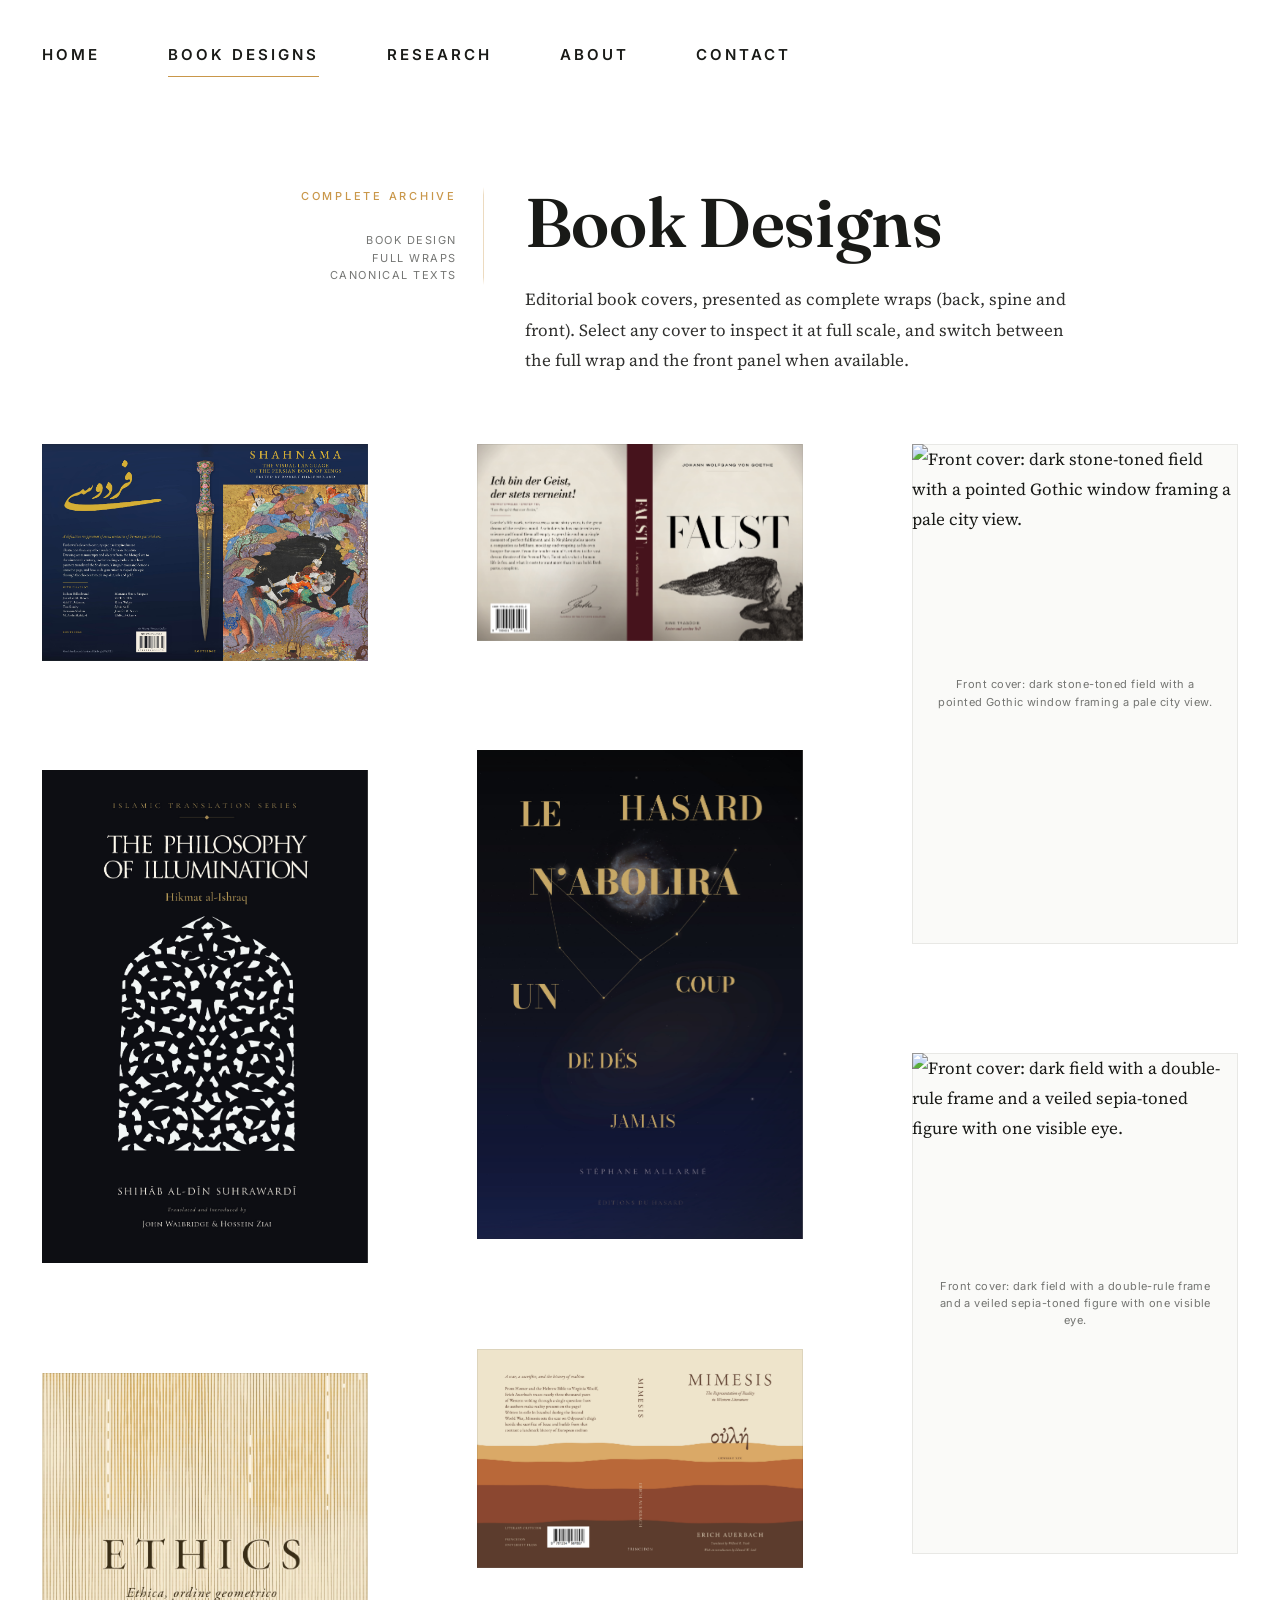
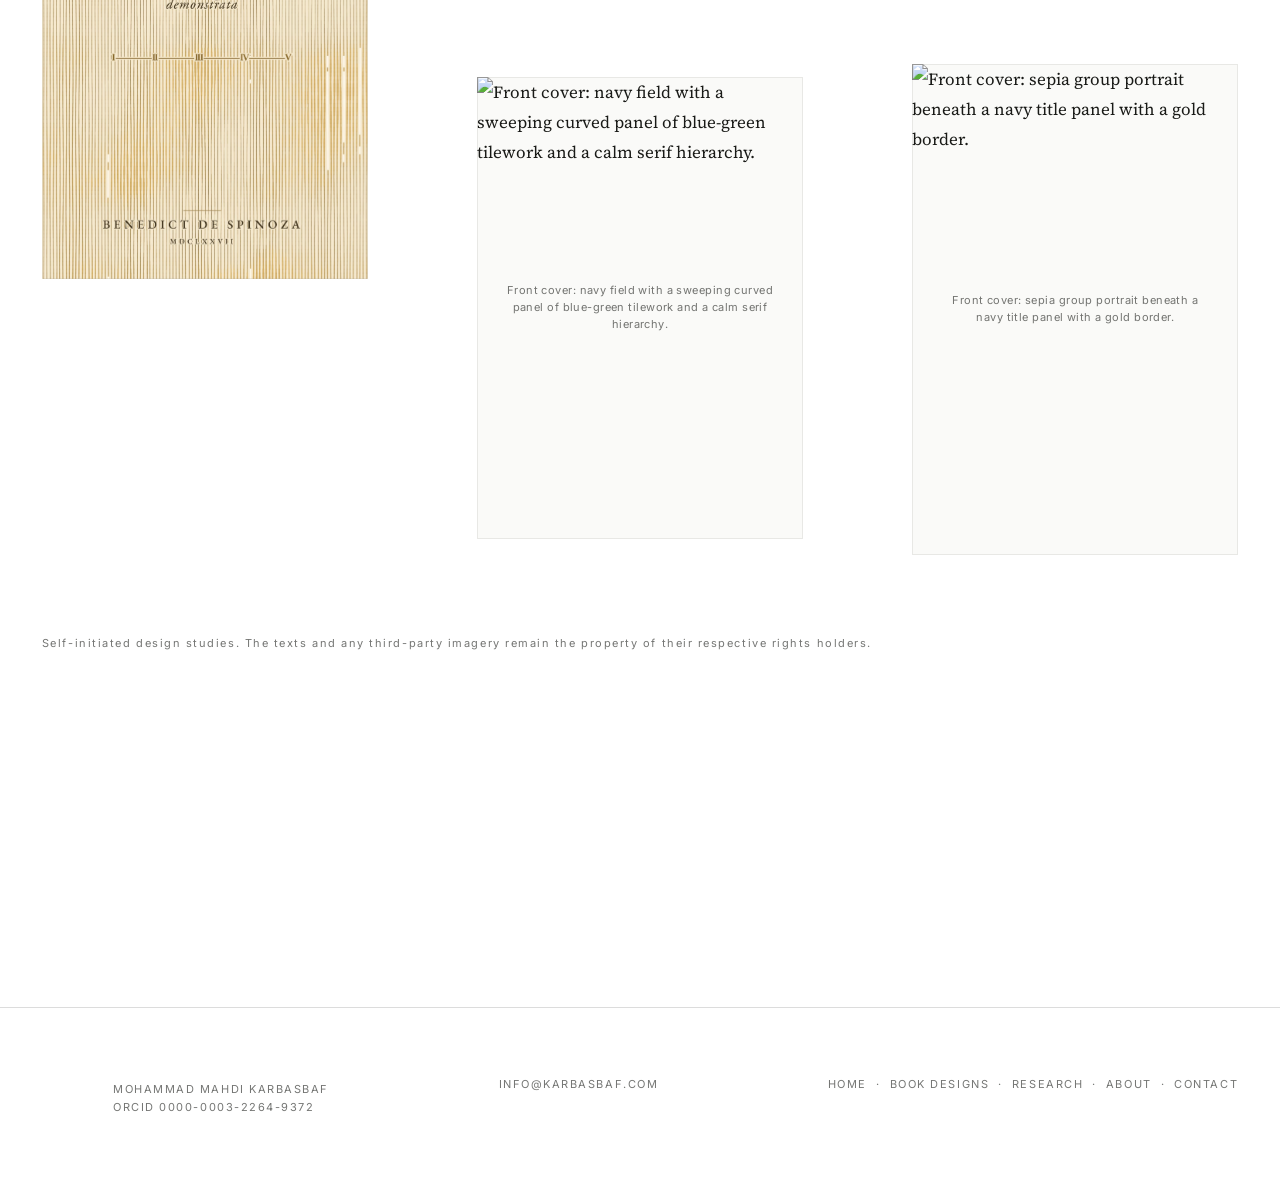
==== commit 33dbe0fc: "Update index.html" ====
--- a/index.html
+++ b/index.html
@@ -3,185 +3,90 @@
 <head>
 <meta charset="UTF-8">
 <meta name="viewport" content="width=device-width, initial-scale=1.0">
-<title>Mohammad Mahdi Karbasbaf — Strings to Stars</title>
-<meta name="description" content="Mohammad Mahdi Karbasbaf: acoustics research from lute soundholes to astrophysical wave phenomena, plus a practice in book cover design.">
-
+<title>Book Designs — Mohammad Mahdi Karbasbaf</title>
+<meta name="description" content="Editorial book cover designs by Mohammad Mahdi Karbasbaf: full wraps for canonical works of Persian, Islamic, and European literature, philosophy, and history.">
+
+<!-- Font stack matches site-wide style.css: Fraunces (display), Source Serif 4 (body), Inter (UI) -->
 <link rel="preconnect" href="https://fonts.googleapis.com">
 <link rel="preconnect" href="https://fonts.gstatic.com" crossorigin>
 <link href="https://fonts.googleapis.com/css2?family=Fraunces:opsz,wght@9..144,340;9..144,480;9..144,600&family=Source+Serif+4:ital,wght@0,400;0,500;1,400&family=Inter:wght@400;500;600&display=swap" rel="stylesheet">
-
 <link rel="stylesheet" href="style.css?v=2">
 
-<!-- Favicon package — uploaded to site root, resolved sitewide.
-     favicon.ico and apple-touch-icon.png are auto-discovered by legacy
-     browsers and iOS respectively at the root; no <link> needed for them. -->
+<!-- Favicon package — uploaded to site root, resolved sitewide. -->
 <link rel="icon" type="image/png" sizes="32x32" href="favicon-32x32.png">
 <link rel="icon" type="image/png" sizes="16x16" href="favicon-16x16.png">
-
-<!-- Google Search results: circular variants -->
 <link rel="icon" type="image/png" sizes="48x48"   href="favicon-circle-48x48.png">
 <link rel="icon" type="image/png" sizes="96x96"   href="favicon-circle-96x96.png">
 <link rel="icon" type="image/png" sizes="144x144" href="favicon-circle-144x144.png">
-
 <link rel="manifest" href="site.webmanifest">
 <meta name="theme-color" content="#C9974A">
 
-<!-- Canonical URL. Production domain confirmed: www.karbasbaf.com. -->
-<link rel="canonical" href="https://www.karbasbaf.com/">
-
-<!-- Open Graph — deliberately reuses the exact title/description already
-     set above rather than authoring parallel copy that could drift out of
-     sync with it over time. -->
+<link rel="canonical" href="https://www.karbasbaf.com/book-designs.html">
+
 <meta property="og:type" content="website">
 <meta property="og:site_name" content="Karbasbaf Archive">
 <meta property="og:locale" content="en_US">
-<meta property="og:url" content="https://www.karbasbaf.com/">
-<meta property="og:title" content="Mohammad Mahdi Karbasbaf — Strings to Stars">
-<meta property="og:description" content="Mohammad Mahdi Karbasbaf: acoustics research from lute soundholes to astrophysical wave phenomena, plus a practice in book cover design.">
-<!-- og:image points at the hero calligraphy artwork — the closest thing
-     this archive has to a "brand mark" already, and already specified
-     below as .plate--cinema's asset. It isn't supplied yet (same
-     .frame--pending fallback applies to it on-page), and its 1.618:1
-     ratio is close to but not exactly the 1.91:1 most platforms crop
-     share-cards to — see the PRE-LAUNCH CHECKLIST for a note on
-     exporting a dedicated 1200×630 crop if tighter control over social
-     cropping is wanted later. -->
-<meta property="og:image" content="https://www.karbasbaf.com/assets/images/hero-calligraphy.jpg">
-<meta property="og:image:width" content="1618">
-<meta property="og:image:height" content="1000">
-<meta property="og:image:alt" content="Thuluth-script calligraphic rendering by Mohammad Mahdi Karbasbaf">
+<meta property="og:url" content="https://www.karbasbaf.com/book-designs.html">
+<meta property="og:title" content="Book Designs — Mohammad Mahdi Karbasbaf">
+<meta property="og:description" content="Editorial book cover designs by Mohammad Mahdi Karbasbaf: full wraps for canonical works of Persian, Islamic, and European literature, philosophy, and history.">
+<!-- Interim share image: replace with assets/images/og-book-designs.jpg (1200×630) once it exists -->
+<meta property="og:image" content="https://www.karbasbaf.com/assets/images/covers/cover-shahnama-spread.jpg">
+<meta property="og:image:width" content="2000">
+<meta property="og:image:height" content="1470">
+<meta property="og:image:alt" content="Book cover design by Mohammad Mahdi Karbasbaf: full wrap in navy and gold">
 
 <meta name="twitter:card" content="summary_large_image">
-<meta name="twitter:title" content="Mohammad Mahdi Karbasbaf — Strings to Stars">
-<meta name="twitter:description" content="Mohammad Mahdi Karbasbaf: acoustics research from lute soundholes to astrophysical wave phenomena, plus a practice in book cover design.">
-<meta name="twitter:image" content="https://www.karbasbaf.com/assets/images/hero-calligraphy.jpg">
-<meta name="twitter:image:alt" content="Thuluth-script calligraphic rendering by Mohammad Mahdi Karbasbaf">
-
-<!-- MASTER BLUEPRINT: Dedicated Portrait / Headshot
-     Asset Identifier: assets/images/portrait.jpg
-     Recommended dimensions: 1000 × 1000px (square — works cleanly for
-     both schema.org Person.image and most social/share-card use without
-     an additional crop).
-     Composition: a real, current headshot — natural light, no studio
-     backdrop or staged lighting rig, consistent with the documentary,
-     unstyled photographic language used everywhere else in this archive
-     (see the workshop photograph's own MASTER BLUEPRINT note further
-     down this file for the same "unstyled, as found" direction).
-     NOTE — temporary substitution: this file does not exist yet, so the
-     JSON-LD Person.image field below still points at the already-planned
-     assets/images/about-workshop.jpg as a stand-in. The moment
-     portrait.jpg is actually supplied, update that one field to point
-     here instead — nothing else needs to change. -->
+<meta name="twitter:title" content="Book Designs — Mohammad Mahdi Karbasbaf">
+<meta name="twitter:description" content="Editorial book cover designs by Mohammad Mahdi Karbasbaf: full wraps for canonical works of Persian, Islamic, and European literature, philosophy, and history.">
+<meta name="twitter:image" content="https://www.karbasbaf.com/assets/images/covers/cover-shahnama-spread.jpg">
+<meta name="twitter:image:alt" content="Book cover design by Mohammad Mahdi Karbasbaf: full wrap in navy and gold">
 
 <script type="application/ld+json">
 {
   "@context": "https://schema.org",
-  "@type": ["WebPage", "ProfilePage"],
-  "name": "Mohammad Mahdi Karbasbaf — Strings to Stars",
-  "url": "https://www.karbasbaf.com/",
-  "description": "Mohammad Mahdi Karbasbaf: acoustics research from lute soundholes to astrophysical wave phenomena, plus a practice in book cover design.",
+  "@type": "CollectionPage",
+  "name": "Book Designs — Mohammad Mahdi Karbasbaf",
+  "url": "https://www.karbasbaf.com/book-designs.html",
+  "description": "Editorial book cover designs by Mohammad Mahdi Karbasbaf: full wraps for canonical works of Persian, Islamic, and European literature, philosophy, and history.",
   "isPartOf": { "@type": "WebSite", "name": "Karbasbaf Archive", "url": "https://www.karbasbaf.com/" },
-  "mainEntity": {
+  "about": {
     "@type": "Person",
     "name": "Mohammad Mahdi Karbasbaf",
-    "alternateName": "M. M. Karbasbaf",
-    "url": "https://www.karbasbaf.com/",
-    "image": "https://www.karbasbaf.com/assets/images/about-workshop.jpg",
-    "email": "mailto:info@karbasbaf.com",
-    "jobTitle": "Independent Researcher | Acoustics & Wave Phenomena",
-    "description": "Independent researcher and luthier working across musical-instrument acoustics, Persian architectural heritage, and astrophysical wave phenomena; also active as a book cover designer and Thuluth calligrapher.",
-    "knowsAbout": ["Archaeoacoustics", "Architectural Acoustics", "Musical Instrument Acoustics", "Computational Acoustics", "Astrophysical Wave Phenomena", "Multi-Scale Wave Analysis", "Thuluth Calligraphy", "Book Cover Design"],
-    "alumniOf": { "@type": "CollegeOrUniversity", "name": "Qazvin Azad University", "sameAs": "https://www.qiau.ac.ir/" },
-    "sameAs": ["https://orcid.org/0000-0003-2264-9372"]
+    "sameAs": "https://orcid.org/0000-0003-2264-9372"
   },
-  "hasPart": [
-    {
-      "@type": "ScholarlyArticle",
-      "headline": "Experimental validation of Helmholtz resonator arrays as zero-energy acoustic treatment for net-zero energy buildings",
-      "author": [
-        { "@type": "Person", "name": "Mohammad Mahdi Karbasbaf" },
-        { "@type": "Person", "name": "G. Ezaan" }
-      ],
-      "isPartOf": { "@type": "Periodical", "name": "Next Research" },
-      "publisher": { "@type": "Organization", "name": "Elsevier" },
-      "datePublished": "2026",
-      "sameAs": "https://doi.org/10.1016/j.nexres.2026.102016",
-      "identifier": { "@type": "PropertyValue", "propertyID": "DOI", "value": "10.1016/j.nexres.2026.102016" }
-    },
-    {
-      "@type": "ScholarlyArticle",
-      "headline": "From ornamentation to acoustics: A quantitative analysis of Tong Bori elements in Persian architectural heritage",
-      "author": [
-        { "@type": "Person", "name": "Mohammad Mahdi Karbasbaf" },
-        { "@type": "Person", "name": "G. Ezaan" }
-      ],
-      "isPartOf": { "@type": "Periodical", "name": "Digital Applications in Archaeology and Cultural Heritage" },
-      "publisher": { "@type": "Organization", "name": "Elsevier" },
-      "datePublished": "2025",
-      "sameAs": "https://doi.org/10.1016/j.daach.2025.e00433",
-      "identifier": { "@type": "PropertyValue", "propertyID": "DOI", "value": "10.1016/j.daach.2025.e00433" }
-    },
-    {
-      "@type": "ScholarlyArticle",
-      "headline": "Historical Evolution and Acoustic Significance of Sound Holes in Lutes",
-      "author": [
-        { "@type": "Person", "name": "Mohammad Mahdi Karbasbaf" },
-        { "@type": "Person", "name": "G. Ezaan" }
-      ],
-      "isPartOf": { "@type": "Periodical", "name": "Applied Acoustics" },
-      "publisher": { "@type": "Organization", "name": "Elsevier" },
-      "datePublished": "2024",
-      "sameAs": "https://doi.org/10.1016/j.apacoust.2023.109784",
-      "identifier": { "@type": "PropertyValue", "propertyID": "DOI", "value": "10.1016/j.apacoust.2023.109784" }
-    },
-    {
-      "@type": "ScholarlyArticle",
-      "headline": "A Geometrical Method for Sound-Hole Size and Location Enhancement in Lute Family Musical Instruments: The Golden Method",
-      "author": [
-        { "@type": "Person", "name": "S. Jafari" },
-        { "@type": "Person", "name": "Mohammad Mahdi Karbasbaf" }
-      ],
-      "isPartOf": { "@type": "Periodical", "name": "Arts" },
-      "datePublished": "2017",
-      "sameAs": "https://doi.org/10.3390/arts6040020",
-      "identifier": { "@type": "PropertyValue", "propertyID": "DOI", "value": "10.3390/arts6040020" }
-    },
-    {
-      "@type": "ScholarlyArticle",
-      "headline": "Investigating the Role of Resonance in Herbig-Haro (HH) Objects Embedded Within Gaseous Nebulae",
-      "author": [
-        { "@type": "Person", "name": "Mohammad Mahdi Karbasbaf" }
-      ],
-      "creativeWorkStatus": "InProgress",
-            "description": "In preparation — forthcoming."
-    },
-    { "@type": "CreativeWork", "name": "Shahnama — cover design", "genre": "Editorial Book Cover", "creator": { "@type": "Person", "name": "Mohammad Mahdi Karbasbaf" }, "dateCreated": "2025", "image": "https://www.karbasbaf.com/assets/images/covers/cover-shahnama.jpg" },
-    { "@type": "CreativeWork", "name": "The Philosophy of Illumination — cover design", "genre": "Editorial Book Cover", "creator": { "@type": "Person", "name": "Mohammad Mahdi Karbasbaf" }, "dateCreated": "2026", "image": "https://www.karbasbaf.com/assets/images/covers/cover-philosophy-of-illumination.jpg" },
-    { "@type": "CreativeWork", "name": "Ethics — cover design", "genre": "Editorial Book Cover", "creator": { "@type": "Person", "name": "Mohammad Mahdi Karbasbaf" }, "dateCreated": "2026", "image": "https://www.karbasbaf.com/assets/images/covers/cover-ethics.jpg" },
-    { "@type": "CreativeWork", "name": "Faust — cover design", "genre": "Editorial Book Cover", "creator": { "@type": "Person", "name": "Mohammad Mahdi Karbasbaf" }, "dateCreated": "2026", "image": "https://www.karbasbaf.com/assets/images/covers/cover-faust.jpg" },
-    { "@type": "CreativeWork", "name": "Un Coup de Dés — cover design", "genre": "Editorial Book Cover", "creator": { "@type": "Person", "name": "Mohammad Mahdi Karbasbaf" }, "dateCreated": "2025", "image": "https://www.karbasbaf.com/assets/images/covers/cover-un-coup-de-des.jpg" },
-    { "@type": "CreativeWork", "name": "Mimesis — cover design", "genre": "Editorial Book Cover", "creator": { "@type": "Person", "name": "Mohammad Mahdi Karbasbaf" }, "dateCreated": "2026", "image": "https://www.karbasbaf.com/assets/images/covers/cover-mimesis.jpg" }
-  ]
+  "mainEntity": {
+    "@type": "ItemList",
+    "itemListOrder": "https://schema.org/ItemListUnordered",
+    "numberOfItems": 10,
+    "itemListElement": [
+      { "@type": "ListItem", "position": 1,  "item": { "@type": "CreativeWork", "name": "Shahnama — cover design", "genre": "Editorial Book Cover", "creator": { "@type": "Person", "name": "Mohammad Mahdi Karbasbaf" }, "dateCreated": "2025", "image": "https://www.karbasbaf.com/assets/images/covers/cover-shahnama.jpg" } },
+      { "@type": "ListItem", "position": 2,  "item": { "@type": "CreativeWork", "name": "The Philosophy of Illumination — cover design", "genre": "Editorial Book Cover", "creator": { "@type": "Person", "name": "Mohammad Mahdi Karbasbaf" }, "dateCreated": "2026", "image": "https://www.karbasbaf.com/assets/images/covers/cover-philosophy-of-illumination.jpg" } },
+      { "@type": "ListItem", "position": 3,  "item": { "@type": "CreativeWork", "name": "Ethics — cover design", "genre": "Editorial Book Cover", "creator": { "@type": "Person", "name": "Mohammad Mahdi Karbasbaf" }, "dateCreated": "2026", "image": "https://www.karbasbaf.com/assets/images/covers/cover-ethics.jpg" } },
+      { "@type": "ListItem", "position": 4,  "item": { "@type": "CreativeWork", "name": "Faust — cover design", "genre": "Editorial Book Cover", "creator": { "@type": "Person", "name": "Mohammad Mahdi Karbasbaf" }, "dateCreated": "2026", "image": "https://www.karbasbaf.com/assets/images/covers/cover-faust.jpg" } },
+      { "@type": "ListItem", "position": 5,  "item": { "@type": "CreativeWork", "name": "Un coup de dés — cover design", "genre": "Editorial Book Cover", "creator": { "@type": "Person", "name": "Mohammad Mahdi Karbasbaf" }, "dateCreated": "2025", "image": "https://www.karbasbaf.com/assets/images/covers/cover-un-coup-de-des.jpg" } },
+      { "@type": "ListItem", "position": 6,  "item": { "@type": "CreativeWork", "name": "Mimesis — cover design", "genre": "Editorial Book Cover", "creator": { "@type": "Person", "name": "Mohammad Mahdi Karbasbaf" }, "dateCreated": "2026", "image": "https://www.karbasbaf.com/assets/images/covers/cover-mimesis.jpg" } },
+      { "@type": "ListItem", "position": 7,  "item": { "@type": "CreativeWork", "name": "The Conference of the Birds — cover design", "genre": "Editorial Book Cover", "creator": { "@type": "Person", "name": "Mohammad Mahdi Karbasbaf" }, "dateCreated": "2026", "image": "https://www.karbasbaf.com/assets/images/covers/cover-the-conference-of-the-birds.jpg" } },
+      { "@type": "ListItem", "position": 8,  "item": { "@type": "CreativeWork", "name": "Notre-Dame de Paris — cover design", "genre": "Editorial Book Cover", "creator": { "@type": "Person", "name": "Mohammad Mahdi Karbasbaf" }, "dateCreated": "2026", "image": "https://www.karbasbaf.com/assets/images/covers/cover-notre-dame-de-paris.jpg" } },
+      { "@type": "ListItem", "position": 9,  "item": { "@type": "CreativeWork", "name": "À rebours — cover design", "genre": "Editorial Book Cover", "creator": { "@type": "Person", "name": "Mohammad Mahdi Karbasbaf" }, "dateCreated": "2026", "image": "https://www.karbasbaf.com/assets/images/covers/cover-a-rebours.jpg" } },
+      { "@type": "ListItem", "position": 10, "item": { "@type": "CreativeWork", "name": "Iran: A Modern History — cover design", "genre": "Editorial Book Cover", "creator": { "@type": "Person", "name": "Mohammad Mahdi Karbasbaf" }, "dateCreated": "2026", "image": "https://www.karbasbaf.com/assets/images/covers/cover-iran-a-modern-history.jpg" } }
+    ]
+  }
 }
 </script>
 </head>
-<body class="page-home">
+
+<body class="page-book-designs">
 
 <a class="skip-link" href="#main-content">Skip to content</a>
 
-<!-- MASTER BLUEPRINT: Ceiling Crown
-     Asset Identifier: assets/images/yazd-crown.png (referenced as a CSS
-     background-image on .ceiling-crown in style.css §17.1 — this element
-     has no src attribute of its own, so its blueprint note lives here in
-     HTML and its rendering rule lives in the CSS file). Already supplied
-     and live — no further export needed. -->
+<!-- Shared decorative crown, identical asset/markup to index.html -->
 <div class="ceiling-crown" aria-hidden="true"></div>
 
 <header class="site-header">
   <div class="wrap">
     <nav class="nav-list" id="primary-nav" data-open="false" aria-label="Primary">
-      <a href="index.html" aria-current="page">Home</a>
-      <a href="book-designs.html">Book Designs</a>
+      <a href="index.html">Home</a>
+      <a href="book-designs.html" aria-current="page">Book Designs</a>
       <a href="research.html">Research</a>
       <a href="about.html">About</a>
       <a href="contact.html">Contact</a>
@@ -194,297 +99,49 @@
 
 <main id="main-content" tabindex="-1">
 
-  <section class="hero" aria-labelledby="hero-title">
+  <section class="section" aria-labelledby="portfolio-heading">
     <div class="wrap">
-      <div class="hero-split">
-        <div class="hero-copy">
-          <h1 class="hero-title" id="hero-title">
-            <span class="line-primary">Strings</span>
-            <span class="line-secondary">to Stars</span>
-          </h1>
-          <p class="lede">Resonance, traced from the soundhole of a hand-built lute, through the ornamented niches of a Persian palace, to the wave phenomena now under investigation inside a distant nebula, at every scale, read as a single, continuous instrument.</p>
+
+      <div class="section-head lute-grid">
+        <div class="rail">
+          <p class="eyebrow eyebrow--gold">Complete Archive</p>
+          <p class="caption mt-4">Book Design<br>Full Wraps<br>Canonical Texts</p>
         </div>
-
-        <div class="plate plate--cinema">
-          <div class="frame">
-            <img
-              src="assets/images/hero-calligraphy.jpg"
-              alt="Thuluth-script calligraphic rendering by Mohammad Mahdi Karbasbaf"
-              width="1618" height="1000"
-              loading="eager" fetchpriority="high" decoding="async">
-          </div>
+        <div class="canvas">
+          <h1 class="h1" id="portfolio-heading">Book Designs</h1>
+          <p class="body-text mt-4">
+            Editorial book covers, presented as complete wraps (back, spine and front).
+            Select any cover to inspect it at full scale, and switch between the full wrap and the front panel when available.
+          </p>
         </div>
       </div>
+
+      <nav class="portfolio-filter" aria-label="Filter portfolio by category">
+        <button type="button" class="filter-trigger" data-filter="all" aria-pressed="true">Complete Archive</button>
+        <button type="button" class="filter-trigger" data-filter="covers" aria-pressed="false">Book Covers</button>
+        <button type="button" class="filter-trigger" data-filter="calligraphy" aria-pressed="false">Calligraphy</button>
+        <button type="button" class="filter-trigger" data-filter="plates" aria-pressed="false">Lettering &amp; Plates</button>
+      </nav>
+
+      <div class="portfolio-grid" id="portfolio-grid"><noscript><p class="body-text">Please enable JavaScript to browse the covers.</p></noscript></div>
+
+      <p class="caption no-transform mt-6">Self-initiated design studies. The texts and any third-party imagery remain the property of their respective rights holders.</p>
+
     </div>
   </section>
 
-  <section class="section" id="showcase" aria-labelledby="showcase-heading">
-    <div class="wrap">
-      <div class="section-head lute-grid">
-        <div class="rail">
-          <p class="eyebrow">Selected Covers</p>
-          
-          <p class="caption">Book Design<br>Editorial Redesign<br>Canonical Texts</p>
-        </div>
-        <div class="canvas">
-          <h2 class="h2" id="showcase-heading">Six Covers,<br>One Practice</h2>
-          <p class="body-text">Six covers from a self-initiated practice in book design: new treatments for canonical works of Persian epic, Islamic philosophy, and European letters, arranged by the date of the work and spanning nearly a thousand years, from Ferdowsi's Shahnama (c. 1010) to Auerbach's Mimesis (1946). They are studies, not commissions, and are not affiliated with any publisher. Select a cover to open the complete wrap, or the front panel alone.</p>
-        </div>
-      </div>
-
-      <div class="cover-gallery mt-7">
-
-  <button type="button" class="plate-trigger cover-card"
-    data-title="Shahnama"
-    data-author="Abu'l-Qasim Ferdowsi"
-    data-year="2025 — cover design"
-    data-medium="Full-wrap cover in navy and gold: a Persian miniature of a hero grappling a demon beneath a gold title on the front, a jeweled dagger bearing the title down the spine, and gold Persian lettering on the back."
-    data-note="I set a Persian miniature of a hero grappling a demon beneath a navy title band, and ran a jeweled dagger down the spine, so the epic's combat and its courtly craftsmanship share one wrap."
-    data-image="assets/images/covers/cover-shahnama.jpg"
-    data-spread="assets/images/covers/cover-shahnama-spread.jpg"
-    data-alt="Shahnama cover: navy title band in gold capitals above a Persian miniature of a hero wrestling a demon in a black cave."
-    data-spread-alt="Full wrap in navy: back panel with gold Persian lettering and text; spine with a jeweled dagger bearing the title; front with a gold title above a Persian miniature of a hero fighting a demon."
-    data-work="Ferdowsi's Persian national epic, completed c. 1010.">
-    <span class="frame">
-      <img src="assets/images/covers/cover-shahnama-spread.jpg" alt="Shahnama, full cover: navy wrap with a jeweled dagger on the spine and a Persian miniature of a hero fighting a demon on the front." width="2000" height="1470" loading="eager" decoding="async">
-      <span class="cover-meta" aria-hidden="true">
-        <span class="cover-meta-title">Shahnama</span>
-        <span class="cover-meta-author">Abu'l-Qasim Ferdowsi</span>
-        <span class="cover-meta-sub">2025 — Cover Design</span>
-      </span>
-    </span>
-    <span class="sr-only"> — Select to view the full cover</span>
-  </button>
-
-  <button type="button" class="plate-trigger cover-card"
-    data-title="The Philosophy of Illumination"
-    data-author="Shihāb al-Dīn Suhrawardī"
-    data-year="2026 — cover design"
-    data-medium="Full-wrap cover in black, white and gold: an arched, pierced arabesque screen between title and author on the front, and a beaded quatrefoil medallion at the head of the spine."
-    data-note="The lattice is borrowed from the perforated screens of Persian architecture that I study acoustically; for Suhrawardī, light is the substance of knowledge, and a screen is what lets it through."
-    data-image="assets/images/covers/cover-philosophy-of-illumination.jpg"
-    data-spread="assets/images/covers/cover-philosophy-of-illumination-spread.jpg"
-    data-alt="The Philosophy of Illumination cover: white title above a pierced white arched lattice on black, author's name below."
-    data-spread-alt="Black wrap: back panel with a gold italic quotation and text; spine with a white quatrefoil medallion and vertical title; front with a white pierced arched lattice between title and author."
-    data-work="Suhrawardī's Ḥikmat al-Ishrāq, composed in 1186.">
-    <span class="frame">
-      <img src="assets/images/covers/cover-philosophy-of-illumination.jpg" alt="The Philosophy of Illumination cover: white title above a pierced white arched lattice on black, author's name below." width="800" height="1234" loading="eager" decoding="async">
-      <span class="cover-meta" aria-hidden="true">
-        <span class="cover-meta-title">The Philosophy of Illumination</span>
-        <span class="cover-meta-author">Shihāb al-Dīn Suhrawardī</span>
-        <span class="cover-meta-sub">2026 — Cover Design</span>
-      </span>
-    </span>
-    <span class="sr-only"> — Select to view the full cover</span>
-  </button>
-
-  <button type="button" class="plate-trigger cover-card"
-    data-title="Ethics"
-    data-author="Baruch Spinoza"
-    data-year="2026 — cover design"
-    data-medium="Full-wrap cover in cream and ochre: a ground of fine vertical rules, spaced serif capitals in dark brown, five Roman numerals on a single gold line, and a dark brown spine bearing a small seal."
-    data-note="Spinoza wrote the Ethics as a geometry, in definitions, axioms and propositions, so the cover is reduced to ruled lines and five numbered parts."
-    data-image="assets/images/covers/cover-ethics.jpg"
-    data-spread="assets/images/covers/cover-ethics-spread.jpg"
-    data-alt="Ethics cover: dark brown capitals on a cream ground of fine gold vertical lines, with five Roman numerals on one rule."
-    data-spread-alt="Cream wrap ruled in fine vertical lines: back panel with an epigraph and text; dark brown spine with vertical title, seal and author; front with spaced capitals and five numerals."
-    data-work="Spinoza's Ethica, ordine geometrico demonstrata, published posthumously in 1677.">
-    <span class="frame">
-      <img src="assets/images/covers/cover-ethics.jpg" alt="Ethics cover: dark brown capitals on a cream ground of fine gold vertical lines, with five Roman numerals on one rule." width="800" height="1234" loading="lazy" decoding="async">
-      <span class="cover-meta" aria-hidden="true">
-        <span class="cover-meta-title">Ethics</span>
-        <span class="cover-meta-author">Baruch Spinoza</span>
-        <span class="cover-meta-sub">2026 — Cover Design</span>
-      </span>
-    </span>
-    <span class="sr-only"> — Select to view the full cover</span>
-  </button>
-
-  <button type="button" class="plate-trigger cover-card"
-    data-title="Faust"
-    data-author="Johann Wolfgang von Goethe"
-    data-year="2026 — cover design"
-    data-medium="Full-wrap cover on a cream ground: an oversized hairline-serif title above a stippled engraving of Mephistopheles, with an oxblood spine."
-    data-note="I set the title in a high-contrast Didone at a scale that fills the front panel and let a stippled Mephistopheles rise beneath it. The oxblood spine is the wrap's one saturated accent."
-    data-image="assets/images/covers/cover-faust.jpg"
-    data-spread="assets/images/covers/cover-faust-spread.jpg"
-    data-alt="Faust cover: oversized black hairline-serif title above a stippled engraving of a horned devil with a wing, on cream."
-    data-spread-alt="Full wrap: cream back panel with a German quotation and text; oxblood spine reading Faust and J. W. von Goethe; front with an oversized title and a stippled devil."
-    data-work="Goethe's two-part tragedy: Part One published in 1808; Part Two completed in 1831 and published in 1832.">
-    <span class="frame">
-      <img src="assets/images/covers/cover-faust-spread.jpg" alt="Faust, full cover: cream wrap with an oxblood spine and an oversized title above a stippled engraving of a devil." width="2000" height="1470" loading="lazy" decoding="async">
-      <span class="cover-meta" aria-hidden="true">
-        <span class="cover-meta-title">Faust</span>
-        <span class="cover-meta-author">Johann Wolfgang von Goethe</span>
-        <span class="cover-meta-sub">2026 — Cover Design</span>
-      </span>
-    </span>
-    <span class="sr-only"> — Select to view the full cover</span>
-  </button>
-
-  <button type="button" class="plate-trigger cover-card"
-    data-title="Un Coup de Dés"
-    data-author="Stéphane Mallarmé"
-    data-year="2025 — cover design"
-    data-medium="Full-wrap cover on a night-sky ground: the title words scattered across the front in gold capitals, with a fine constellation line and a faint spiral galaxy."
-    data-note="Mallarmé treats the page as a constellation of words; the cover makes the image literal, and answers it: the universe is not a die, but a dulcimer."
-    data-image="assets/images/covers/cover-un-coup-de-des.jpg"
-    data-spread="assets/images/covers/cover-un-coup-de-des-spread.jpg"
-    data-alt="Un coup de dés cover: gold capitals scattered over a night sky with a constellation line and a faint galaxy."
-    data-spread-alt="Night-sky wrap: back panel with a French quotation and short text in gold; spine reading Mallarmé and Un coup de dés; front with scattered gold title, constellation and galaxy."
-    data-work="Mallarmé's Un coup de dés jamais n'abolira le hasard, first published in the review Cosmopolis, 1897.">
-    <span class="frame">
-      <img src="assets/images/covers/cover-un-coup-de-des.jpg" alt="Un coup de dés cover: gold capitals scattered over a night sky with a constellation line and a faint galaxy." width="800" height="1234" loading="lazy" decoding="async">
-      <span class="cover-meta" aria-hidden="true">
-        <span class="cover-meta-title">Un Coup de Dés</span>
-        <span class="cover-meta-author">Stéphane Mallarmé</span>
-        <span class="cover-meta-sub">2025 — Cover Design</span>
-      </span>
-    </span>
-    <span class="sr-only"> — Select to view the full cover</span>
-  </button>
-
-  <button type="button" class="plate-trigger cover-card"
-    data-title="Mimesis"
-    data-author="Erich Auerbach"
-    data-year="2026 — cover design"
-    data-medium="Full-wrap cover in earth tones: four wavering bands from ochre to dark brown beneath a cream sky bearing a widely spaced title, with the Greek word for scar on the horizon."
-    data-note="Auerbach opens the book with the scar of Odysseus, so the cover opens with it too: the Greek word for scar, set on a horizon of layered earth tones."
-    data-image="assets/images/covers/cover-mimesis.jpg"
-    data-spread="assets/images/covers/cover-mimesis-spread.jpg"
-    data-alt="Mimesis cover: cream sky over wavy ochre-to-brown bands, with the Greek word for scar on the horizon."
-    data-spread-alt="Full wrap: cream back panel with an italic blurb; spine reading Mimesis and Erich Auerbach; front with title, subtitle and the Greek word for scar over layered ochre-to-brown bands."
-    data-work="Auerbach's Mimesis: The Representation of Reality in Western Literature, first published in Bern, 1946.">
-    <span class="frame">
-      <img src="assets/images/covers/cover-mimesis-spread.jpg" alt="Mimesis, full cover: cream wrap with layered ochre-to-brown wavering bands and the Greek word for scar on the horizon." width="2000" height="1470" loading="lazy" decoding="async">
-      <span class="cover-meta" aria-hidden="true">
-        <span class="cover-meta-title">Mimesis</span>
-        <span class="cover-meta-author">Erich Auerbach</span>
-        <span class="cover-meta-sub">2026 — Cover Design</span>
-      </span>
-    </span>
-    <span class="sr-only"> — Select to view the full cover</span>
-  </button>
-
-</div>
-
-<p class="caption no-transform mt-6">Self-initiated design studies. The texts and any third-party imagery remain the property of their respective rights holders.</p>
-
-      <p class="archive-cta mt-6"><a href="book-designs.html">View the complete book design archive →</a></p>
-    </div>
-  </section>
-
-  <hr class="hr-gold wrap">
-
-  <section class="section" aria-labelledby="about-heading">
-    <div class="wrap">
-      <div class="lute-grid">
-        <div class="rail">
-          <p class="eyebrow">The Scholar</p>
-          <p class="caption">Craft<br>as Method</p>
-        </div>
-        <div class="canvas">
-          <h2 class="h2" id="about-heading">Resonance<br>Across Scales</h2>
-
-          <div class="plate plate--portrait mt-5">
-  <div class="frame">
-    <img src="assets/images/about-workshop.jpg" alt="Documentary photograph of Mohammad Mahdi Karbasbaf constructing a traditional Persian stringed instrument" width="1500" height="2000" loading="lazy" decoding="async">
-  </div>
-</div>
-
-          <p class="body-text dropcap mt-5">Years of hands-on work with musical instruments, investigating, building, and preserving them, led to the creation of the Golden Method, a mathematical approach for optimizing soundhole design. That practical experience revealed the acoustic wisdom already embedded in centuries-old craftsmanship, and became the experiential foundation for everything that followed.</p>
-
-          <p class="body-text">Research later expanded into Persian architectural heritage, where related wave-analysis principles were shown to operate, through different physical mechanisms and at different frequency ranges, within ornamental elements long assumed to be purely decorative. Current work asks whether that same analytical language can be extended toward the electromagnetic and plasma wave phenomena of astrophysical environments.</p>
-
-          <a href="about.html" class="archive-cta mt-4">Read the full narrative →</a>
-        </div>
-      </div>
-    </div>
-  </section>
-
-  <section class="section section--tinted section--tight">
-    <div class="wrap">
-      <div class="lute-grid">
-        <div class="rail">
-          <p class="eyebrow eyebrow--gold">Working Principle</p>
-        </div>
-        <div class="canvas">
-          <blockquote class="pull-quote">
-            The universe is not a die, but a dulcimer.
-            <cite>M. M. Karbasbaf</cite>
-          </blockquote>
-        </div>
-      </div>
-    </div>
-  </section>
-
-  <section class="section" aria-labelledby="publications-heading">
-    <div class="wrap">
-      <div class="section-head lute-grid">
-        <div class="rail">
-          <p class="eyebrow">Selected Record</p>
-          
-        </div>
-        <div class="canvas">
-          <h2 class="h2" id="publications-heading">Scholarly<br>Publications</h2>
-        </div>
-      </div>
-
-      <div class="lute-grid">
-        <div class="rail" aria-hidden="true"></div>
-        <div class="canvas">
-
-          <article class="pub">
-            <span class="pub-number">I</span>
-            <h3 class="pub-title">Experimental validation of Helmholtz resonator arrays as zero-energy acoustic treatment for net-zero energy buildings</h3>
-            <p class="pub-venue caption">Next Research (Elsevier) · 2026 · Karbasbaf, M.M., Ezaan, G.</p>
-            <p class="doi mt-2"><a href="https://doi.org/10.1016/j.nexres.2026.102016" target="_blank" rel="noopener">doi.org/10.1016/j.nexres.2026.102016</a></p>
-          </article>
-
-          <article class="pub">
-            <span class="pub-number">II</span>
-            <h3 class="pub-title">From Ornamentation to Acoustics: A Quantitative Analysis of Tong Bori Elements in Persian Architectural Heritage</h3>
-            <p class="pub-venue caption">Digital Applications in Archaeology and Cultural Heritage (Elsevier) · 2025 · Karbasbaf, M.M., Ezaan, G.</p>
-            <p class="doi mt-2"><a href="https://doi.org/10.1016/j.daach.2025.e00433" target="_blank" rel="noopener">doi.org/10.1016/j.daach.2025.e00433</a></p>
-          </article>
-
-          <article class="pub">
-            <span class="pub-number">III</span>
-            <h3 class="pub-title">Historical Evolution and Acoustic Significance of Sound Holes in Lutes</h3>
-            <p class="pub-venue caption">Applied Acoustics (Elsevier) · 2024 · Karbasbaf, M.M., Ezaan, G.</p>
-            <p class="doi mt-2"><a href="https://doi.org/10.1016/j.apacoust.2023.109784" target="_blank" rel="noopener">doi.org/10.1016/j.apacoust.2023.109784</a></p>
-          </article>
-
-          <article class="pub">
-            <span class="pub-number">IV</span>
-            <h3 class="pub-title">A Geometrical Method for Sound-Hole Size and Location Enhancement in Lute Family Musical Instruments: The Golden Method</h3>
-            <p class="pub-venue caption">Arts · 2017 · Jafari, S., Karbasbaf, M.M.</p>
-            <p class="doi mt-2"><a href="https://doi.org/10.3390/arts6040020" target="_blank" rel="noopener">doi.org/10.3390/arts6040020</a></p>
-          </article>
-
-          <article class="pub">
-            <span class="pub-number">V</span>
-            <h3 class="pub-title">Investigating the Role of Resonance in Herbig-Haro (HH) Objects Embedded Within Gaseous Nebulae</h3>
-            <p class="pub-venue caption">Karbasbaf, M.M.</p>
-            <span class="pub-status">In Preparation</span>
-          </article>
-
-          <a href="research.html" class="archive-cta mt-6">View the full research archive →</a>
-
-        </div>
-      </div>
-    </div>
-  </section>
-
 </main>
 
 <footer class="site-footer">
   <div class="wrap">
-    <!-- MASTER BLUEPRINT: Footer Seal      Asset Identifier: assets/images/seal-karbasbaf.png      Decorative calligraphic mark, positioned before the name per the      .site-footer .wrap flex order (space-between; first child = far      left). alt="" + role="presentation" deliberately: the adjacent      <p class="caption"> already carries the full name and ORCID as      real text, so a screen reader description here would only repeat      it. Width/height below are PLACEHOLDERS — replace both with the      seal file's actual pixel dimensions before shipping, so the      browser reserves the correct box and avoids a layout shift once      the real image loads. --> <div class="footer-lockup">   <img class="footer-seal" src="assets/images/seal-karbasbaf.png" alt="" role="presentation" width="2200" height="1700" loading="lazy" decoding="async">   <p class="caption">Mohammad Mahdi Karbasbaf<br><a href="https://orcid.org/0000-0003-2264-9372" target="_blank" rel="noopener">ORCID 0000-0003-2264-9372</a></p> </div>
+    <div class="footer-lockup">
+      <img class="footer-seal" src="assets/images/seal-karbasbaf.png" alt="" role="presentation" width="2200" height="1700" loading="lazy" decoding="async">
+      <p class="caption">Mohammad Mahdi Karbasbaf<br><a href="https://orcid.org/0000-0003-2264-9372" target="_blank" rel="noopener">ORCID 0000-0003-2264-9372</a></p>
+    </div>
     <p class="caption"><a href="mailto:info@karbasbaf.com">info@karbasbaf.com</a></p>
     <p class="caption">
       <a href="index.html">Home</a> &nbsp;·&nbsp;
-      <a href="book-designs.html">Book Designs</a> &nbsp;·&nbsp;
+      <a href="book-designs.html" aria-current="page">Book Designs</a> &nbsp;·&nbsp;
       <a href="research.html">Research</a> &nbsp;·&nbsp;
       <a href="about.html">About</a> &nbsp;·&nbsp;
       <a href="contact.html">Contact</a>
@@ -525,6 +182,278 @@
   </div>
 </div>
 
+<script>
+(function () {
+  'use strict';
+
+  var COVERS = 'assets/images/covers/';
+
+  var PORTFOLIO = [
+    {
+      category: "covers",
+      title: "Shahnama: The Visual Language of the Persian Book of Kings",
+      author: "Robert Hillenbrand (ed.)",
+      year: "2025 — cover design",
+      medium: "Midnight-blue field, painted scene, object photograph, gold calligraphy.",
+      note: "The cover pairs three registers of Persian visual culture: painted scene, photographed object and calligraphic script. A midnight-blue field and gold lettering unify them; widely spaced title capitals sit above the painting as a header, and the dagger runs vertically beside the spine. This fits a subtitle that frames the book as a study of visual language.",
+      image: COVERS + "cover-shahnama.jpg",
+      spread: COVERS + "cover-shahnama-spread.jpg",
+      grid: COVERS + "cover-shahnama-spread.jpg",
+      alt: "Front cover: midnight-blue field with gold title above a Persian painted scene.",
+      spreadAlt: "Wrap cover: navy field with gold calligraphy and text; spine with a jeweled dagger; front with gold title above a Persian painted scene.",
+      work: "A study of the Shahnama’s visual tradition.",
+      width: 2000,
+      height: 1470,
+      eager: true
+    },
+
+    {
+      category: "covers",
+      title: "The Philosophy of Illumination",
+      author: "Shihāb al-Dīn Suhrawardī",
+      year: "2026 — cover design",
+      medium: "Near-black field, white arched lattice motif, cream title, gold labels.",
+      note: "A single arch-shaped lattice in white stands against near-black, making pattern the cover's only image. The white fragments read as light passing through a screen, while cream serif capitals, a small gold subtitle and widely spaced gold labels form a disciplined three-tier hierarchy. The contrast of light and dark corresponds directly to a title about illumination.",
+      image: COVERS + "cover-philosophy-of-illumination.jpg",
+      spread: COVERS + "cover-philosophy-of-illumination-spread.jpg",
+      grid: COVERS + "cover-philosophy-of-illumination.jpg",
+      alt: "Front cover: near-black field with a centered white arched lattice ornament, cream title and author.",
+      spreadAlt: "Wrap cover: near-black field with a white arched lattice on the front; cream title and gold secondary lines across the wrap.",
+      work: "Suhrawardī’s Ḥikmat al-Ishrāq (The Philosophy of Illumination).",
+      width: 800,
+      height: 1234,
+      eager: true
+    },
+
+    {
+      category: "covers",
+      title: "Ethics",
+      author: "Benedict de Spinoza",
+      year: "2026 — cover design",
+      medium: "Vertical line field, ochre and cream, numbered divisions, restrained hierarchy.",
+      note: "A continuous field of fine vertical lines covers the wrap, so the surface reads as ruled order rather than image. The title sits in dark brown capitals above an italic Latin subtitle and a short numbered line running from I to V, while a solid dark spine with a small emblem anchors the structure. Pattern, order and restraint suit a book built from numbered parts.",
+      image: COVERS + "cover-ethics.jpg",
+      spread: COVERS + "cover-ethics-spread.jpg",
+      grid: COVERS + "cover-ethics.jpg",
+      alt: "Front cover: cream and ochre vertical-striped pattern with brown serif title and a short I–V numbered rule.",
+      spreadAlt: "Wrap cover: cream and ochre vertical-striped pattern with title and author; dark spine with a small emblem; back with text.",
+      work: "Spinoza’s Ethics, structured as numbered propositions.",
+      width: 800,
+      height: 1234,
+      eager: true
+    },
+
+    {
+      category: "covers",
+      title: "Faust",
+      author: "Johann Wolfgang von Goethe",
+      year: "2026 — cover design",
+      medium: "Pale ground, oversized title, hatched figure, restrained accent spine.",
+      note: "An oversized, high-contrast title dominates a pale, softly vignetted ground, while a dark hatched figure enters from the lower edge. The thin hairlines and heavy strokes of the letters echo the tonal extremes of the drawing, and small secondary type keeps the hierarchy clear. The cropped figure introduces menace without disturbing the cover's restraint.",
+      image: COVERS + "cover-faust.jpg",
+      spread: COVERS + "cover-faust-spread.jpg",
+      grid: COVERS + "cover-faust-spread.jpg",
+      alt: "Front cover: pale field with a very large black title and a dark hatched figure at the lower edge.",
+      spreadAlt: "Wrap cover: pale field with oversized title on the front; accent-colour spine; text on the back.",
+      work: "Goethe’s tragedy.",
+      width: 2000,
+      height: 1470
+    },
+
+    {
+      category: "covers",
+      title: "Un coup de dés jamais n'abolira le hasard",
+      author: "Stéphane Mallarmé",
+      year: "2025 — cover design",
+      medium: "Night field, scattered gold title, hairline constellation structure, open space.",
+      note: "Typography is the image: the title is broken into words of differing size and height, scattered across a night field. A faint galaxy and a hairline constellation pass through the space without fixing the words in place, and gold capitals stay legible against deep navy. Dispersal and open space suit a title about a throw of the dice and chance.",
+      image: COVERS + "cover-un-coup-de-des.jpg",
+      spread: COVERS + "cover-un-coup-de-des-spread.jpg",
+      grid: COVERS + "cover-un-coup-de-des.jpg",
+      alt: "Front cover: navy starfield with scattered gold title words and thin constellation lines.",
+      spreadAlt: "Wrap cover: navy starfield with scattered gold title; spine with author and title; back with an italic quotation and text.",
+      work: "Mallarmé’s typographic poem, first published in 1897.",
+      width: 800,
+      height: 1234
+    },
+
+    {
+      category: "covers",
+      title: "Mimesis",
+      author: "Erich Auerbach",
+      year: "2026 — cover design",
+      medium: "Layered earth-tone bands, Greek word marker, quiet hierarchy.",
+      note: "Stacked wavy bands descend from cream to deep brown, reading as a cut section of ground. A single Greek word sits on the ochre band as the only pictorial element, beneath a large, widely spaced title and a quiet italic subtitle. Layered earth suits a title concerned with how reality is represented.",
+      image: COVERS + "cover-mimesis.jpg",
+      spread: COVERS + "cover-mimesis-spread.jpg",
+      grid: COVERS + "cover-mimesis-spread.jpg",
+      alt: "Front cover: cream upper field above wavy bands of ochre, rust and brown, with a Greek word and widely spaced title.",
+      spreadAlt: "Wrap cover: cream upper field and layered earth-tone bands across the wrap; spine with title; back with text.",
+      work: "Auerbach’s study of realism and representation.",
+      width: 2000,
+      height: 1470
+    },
+
+    {
+      category: "covers",
+      title: "The Conference of the Birds",
+      author: "Attar of Nishapur",
+      year: "2026 — cover design",
+      medium: "Navy field, curved tilework panel, gold accents, steady hierarchy.",
+      note: "A quarter-circle of tilework cuts into a navy field, so the ornament reads as a threshold rather than a border. Gold in the italic title words and the flap linework picks up the ochre of the tiles, while a plain serif title and a widely spaced author line hold the hierarchy steady. The bird motif answers the title directly, and the sweeping curve gives it a sense of flight.",
+      image: COVERS + "cover-the-conference-of-the-birds.jpg",
+      spread: COVERS + "cover-the-conference-of-the-birds-spread.jpg",
+      grid: COVERS + "cover-the-conference-of-the-birds.jpg",
+      alt: "Front cover: navy field with a sweeping curved panel of blue-green tilework and a calm serif hierarchy.",
+      spreadAlt: "Jacket spread: navy cover with a curved panel of blue, green and white bird tilework; gold line drawings of birds on the flaps.",
+      work: "Attar’s Manṭiq al-Ṭayr.",
+      width: 1800,
+      height: 2550
+    },
+
+    {
+      category: "covers",
+      title: "Notre-Dame de Paris",
+      author: "Victor Hugo",
+      year: "2026 — cover design",
+      medium: "Stone-toned field, Gothic aperture, pale city engraving, cream flaps.",
+      note: "The cover treats the cathedral as a viewpoint rather than a façade: the reader looks through a Gothic opening onto a pale, engraved city. A dark, stone-toned field surrounds the window, so the light image carries the focus, while widely spaced capitals and a small italic subtitle keep the type subordinate. The cream flaps reverse the palette, and the back keeps the building present across the wrap.",
+      image: COVERS + "cover-notre-dame-de-paris.jpg",
+      spread: COVERS + "cover-notre-dame-de-paris-spread.jpg",
+      grid: COVERS + "cover-notre-dame-de-paris.jpg",
+      alt: "Front cover: dark stone-toned field with a pointed Gothic window framing a pale city view.",
+      spreadAlt: "Jacket spread: dark cover with a pointed window showing a pale city view; cream flaps with portrait and text.",
+      work: "Victor Hugo’s novel.",
+      width: 1769,
+      height: 2716
+    },
+
+    {
+      category: "covers",
+      title: "À rebours (Against Nature)",
+      author: "J.-K. Huysmans",
+      year: "2026 — cover design",
+      medium: "Tonal portrait, double-rule frame, narrow palette, formal hierarchy.",
+      note: "The cover closes the reader into a dim, framed interior: a veiled, charcoal-toned figure with a single visible eye, set within a double-ruled border. Sepia warmth, gold capitals and a small italic subtitle keep the palette narrow and the hierarchy formal, with the author name set widely below. Concealment and enclosure align with a title that signals reversal and withdrawal from the natural world.",
+      image: COVERS + "cover-a-rebours.jpg",
+      spread: COVERS + "cover-a-rebours-spread.jpg",
+      grid: COVERS + "cover-a-rebours.jpg",
+      alt: "Front cover: dark field with a double-rule frame and a veiled sepia-toned figure with one visible eye.",
+      spreadAlt: "Wrap cover: dark field with a double-rule frame across front and back; veiled portrait on the front; text on the back.",
+      work: "Huysmans’ novel, published in 1884.",
+      width: 1613,
+      height: 2480
+    },
+
+    {
+      category: "covers",
+      title: "Iran: A Modern History",
+      author: "Abbas Amanat",
+      year: "2026 — cover design",
+      medium: "Sepia portrait photograph, navy panel, gold ruled border, compartmented type.",
+      note: "A formal sepia group portrait sits beneath a navy, plaque-like panel, giving the cover an archival, institutional tone. Title, subtitle and author are stacked in ruled compartments within a gold border, and the same navy-and-gold framing returns on the back, where thin rules divide the text into sections. The measured, official register suits a title that presents a national history.",
+      image: COVERS + "cover-iran-a-modern-history.jpg",
+      spread: COVERS + "cover-iran-a-modern-history-spread.jpg",
+      grid: COVERS + "cover-iran-a-modern-history.jpg",
+      alt: "Front cover: sepia group portrait beneath a navy title panel with a gold border.",
+      spreadAlt: "Wrap cover: sepia photograph on the front with a navy ruled title panel; navy back with ruled text sections.",
+      work: "A modern national history of Iran.",
+      width: 1837,
+      height: 2775
+    }
+  ];
+
+  var CATEGORY_LABEL = {
+    covers: "Cover Design",
+    calligraphy: "Calligraphy",
+    plates: "Typographic Plate"
+  };
+
+  function esc(s) {
+    return String(s).replace(/&/g, "&amp;").replace(/"/g, "&quot;").replace(/</g, "&lt;");
+  }
+
+  var grid = document.getElementById("portfolio-grid");
+
+  PORTFOLIO.filter(function (item) { return !item.draft; }).forEach(function (item) {
+    var gridSrc = item.grid || item.image;
+    var showsSpread = !!item.spread && gridSrc === item.spread;
+    var gridAlt = showsSpread ? (item.spreadAlt || item.alt) : item.alt;
+
+    var btn = document.createElement("button");
+    btn.type = "button";
+    btn.className = "plate-trigger portfolio-item";
+    btn.setAttribute("data-category", item.category);
+    btn.setAttribute("data-title", item.title);
+    btn.setAttribute("data-year", item.year);
+    btn.setAttribute("data-medium", item.medium);
+    btn.setAttribute("data-image", item.image);
+    btn.setAttribute("data-alt", item.alt);
+    if (item.author)    btn.setAttribute("data-author", item.author);
+    if (item.spread)    btn.setAttribute("data-spread", item.spread);
+    if (item.spreadAlt) btn.setAttribute("data-spread-alt", item.spreadAlt);
+    if (item.note)      btn.setAttribute("data-note", item.note);
+    if (item.work)      btn.setAttribute("data-work", item.work);
+
+    var yearShort = item.year.split(" — ")[0];
+
+    btn.innerHTML =
+      '<span class="frame">' +
+        '<img src="' + esc(gridSrc) + '" alt="' + esc(gridAlt) + '" ' +
+          'width="' + item.width + '" height="' + item.height + '" ' +
+          'loading="' + (item.eager ? "eager" : "lazy") + '" decoding="async">' +
+        '<span class="portfolio-meta" aria-hidden="true">' +
+          '<span class="portfolio-meta-title">' + esc(item.title) + '</span>' +
+          (item.author ? '<span class="portfolio-meta-author">' + esc(item.author) + '</span>' : '') +
+          '<span class="portfolio-meta-sub">' + esc(yearShort) + ' — ' + CATEGORY_LABEL[item.category] + '</span>' +
+        '</span>' +
+      '</span>' +
+      '<span class="sr-only"> — Select to view the full cover</span>';
+
+    grid.appendChild(btn);
+  });
+
+  /* Category filter. Filtered-out items fade, then leave the flow (hidden) so
+     the columns close up. Buttons for empty categories hide themselves, and the
+     whole bar hides while fewer than two categories exist. */
+  var filterNav = document.querySelector(".portfolio-filter");
+  var filterTriggers = Array.prototype.slice.call(document.querySelectorAll(".filter-trigger"));
+  var items = Array.prototype.slice.call(grid.querySelectorAll(".portfolio-item"));
+
+  filterTriggers.forEach(function (btn) {
+    var f = btn.getAttribute("data-filter");
+    var has = items.some(function (i) { return i.getAttribute("data-category") === f; });
+    if (f !== "all" && !has) btn.hidden = true;
+  });
+  if (filterTriggers.filter(function (b) { return !b.hidden; }).length <= 2) filterNav.hidden = true;
+
+  function applyFilter(filter) {
+    items.forEach(function (item) {
+      var show = filter === "all" || item.getAttribute("data-category") === filter;
+      if (show) {
+        item.hidden = false;
+        item.removeAttribute("inert");
+        requestAnimationFrame(function () {
+          requestAnimationFrame(function () { item.classList.remove("is-hidden"); });
+        });
+      } else {
+        item.classList.add("is-hidden");
+        item.setAttribute("inert", "");
+        setTimeout(function () { if (item.classList.contains("is-hidden")) item.hidden = true; }, 520);
+      }
+    });
+  }
+
+  filterTriggers.forEach(function (btn) {
+    btn.addEventListener("click", function () {
+      filterTriggers.forEach(function (b) { b.setAttribute("aria-pressed", String(b === btn)); });
+      applyFilter(btn.getAttribute("data-filter"));
+    });
+  });
+})();
+</script>
+
+<!-- ORDER MATTERS: the grid above must exist before site.js runs -->
 <script src="site.js?v=1"></script>
 
 </body>
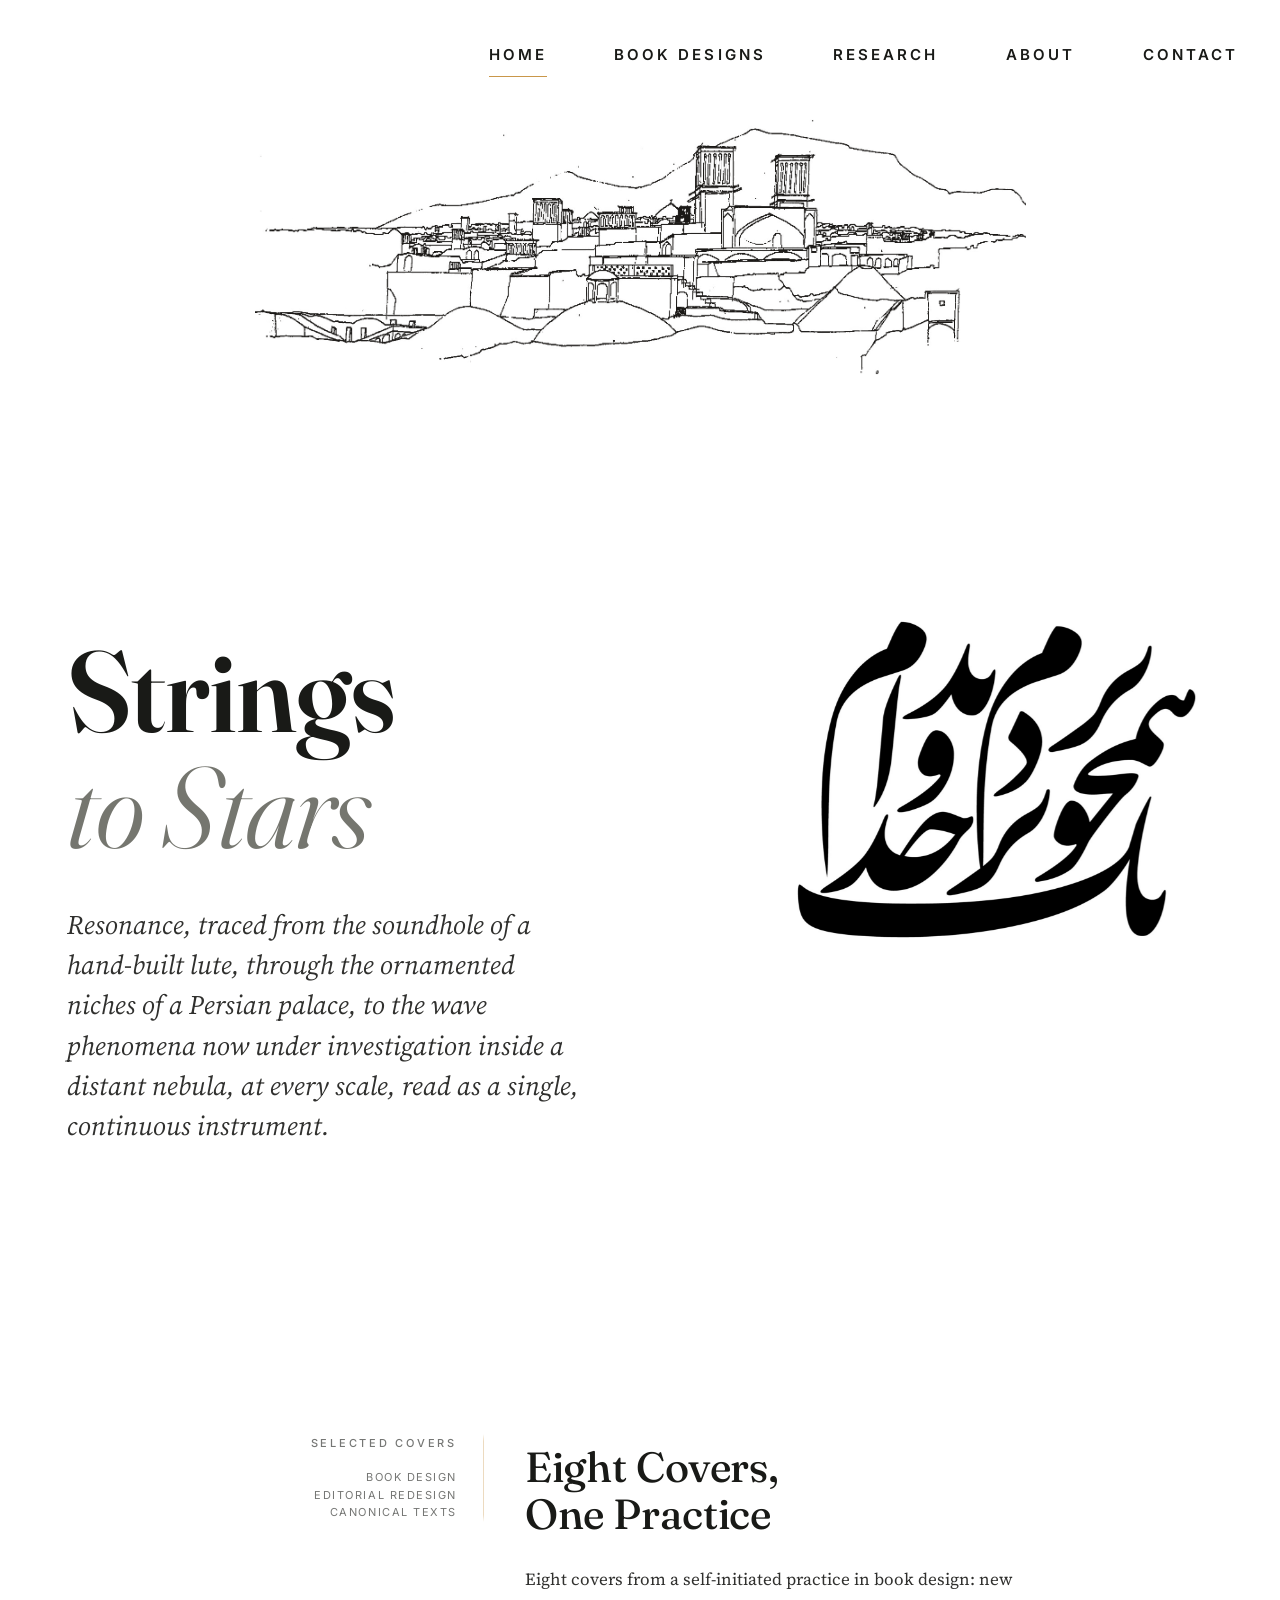
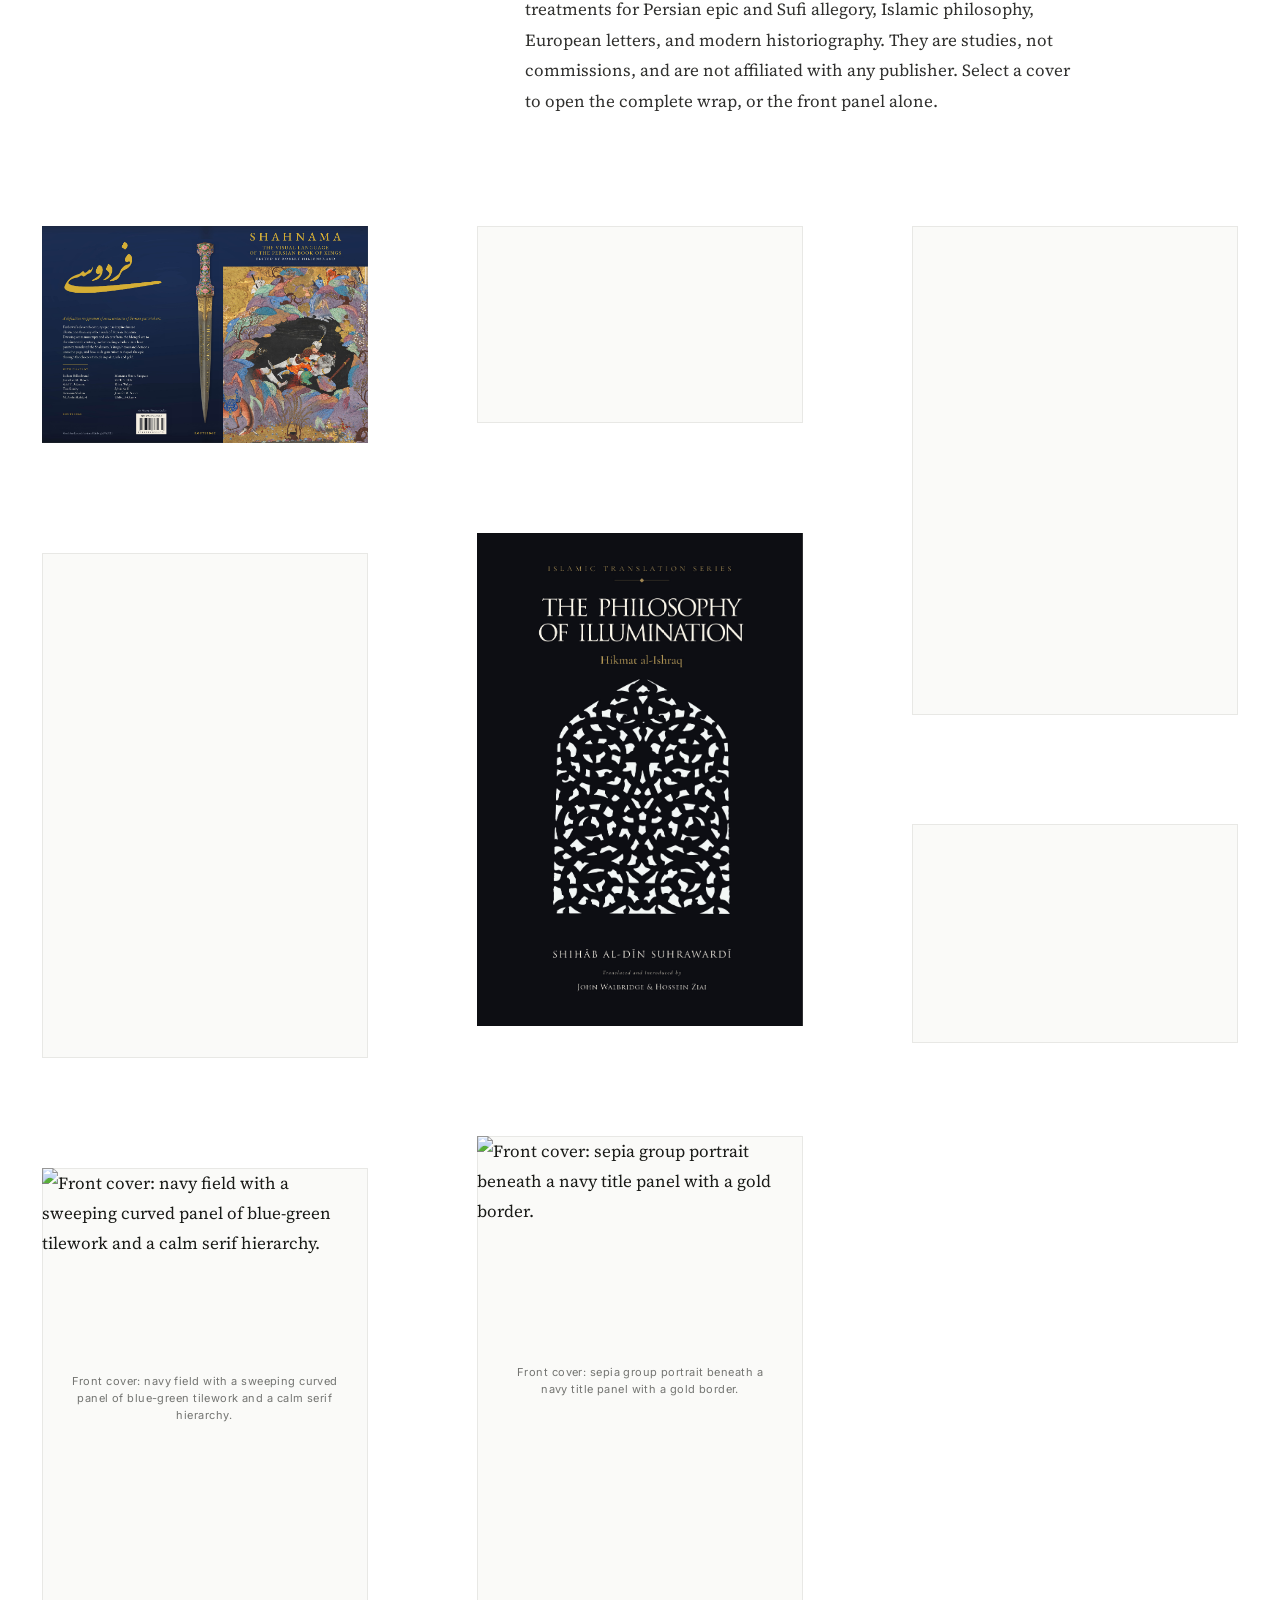
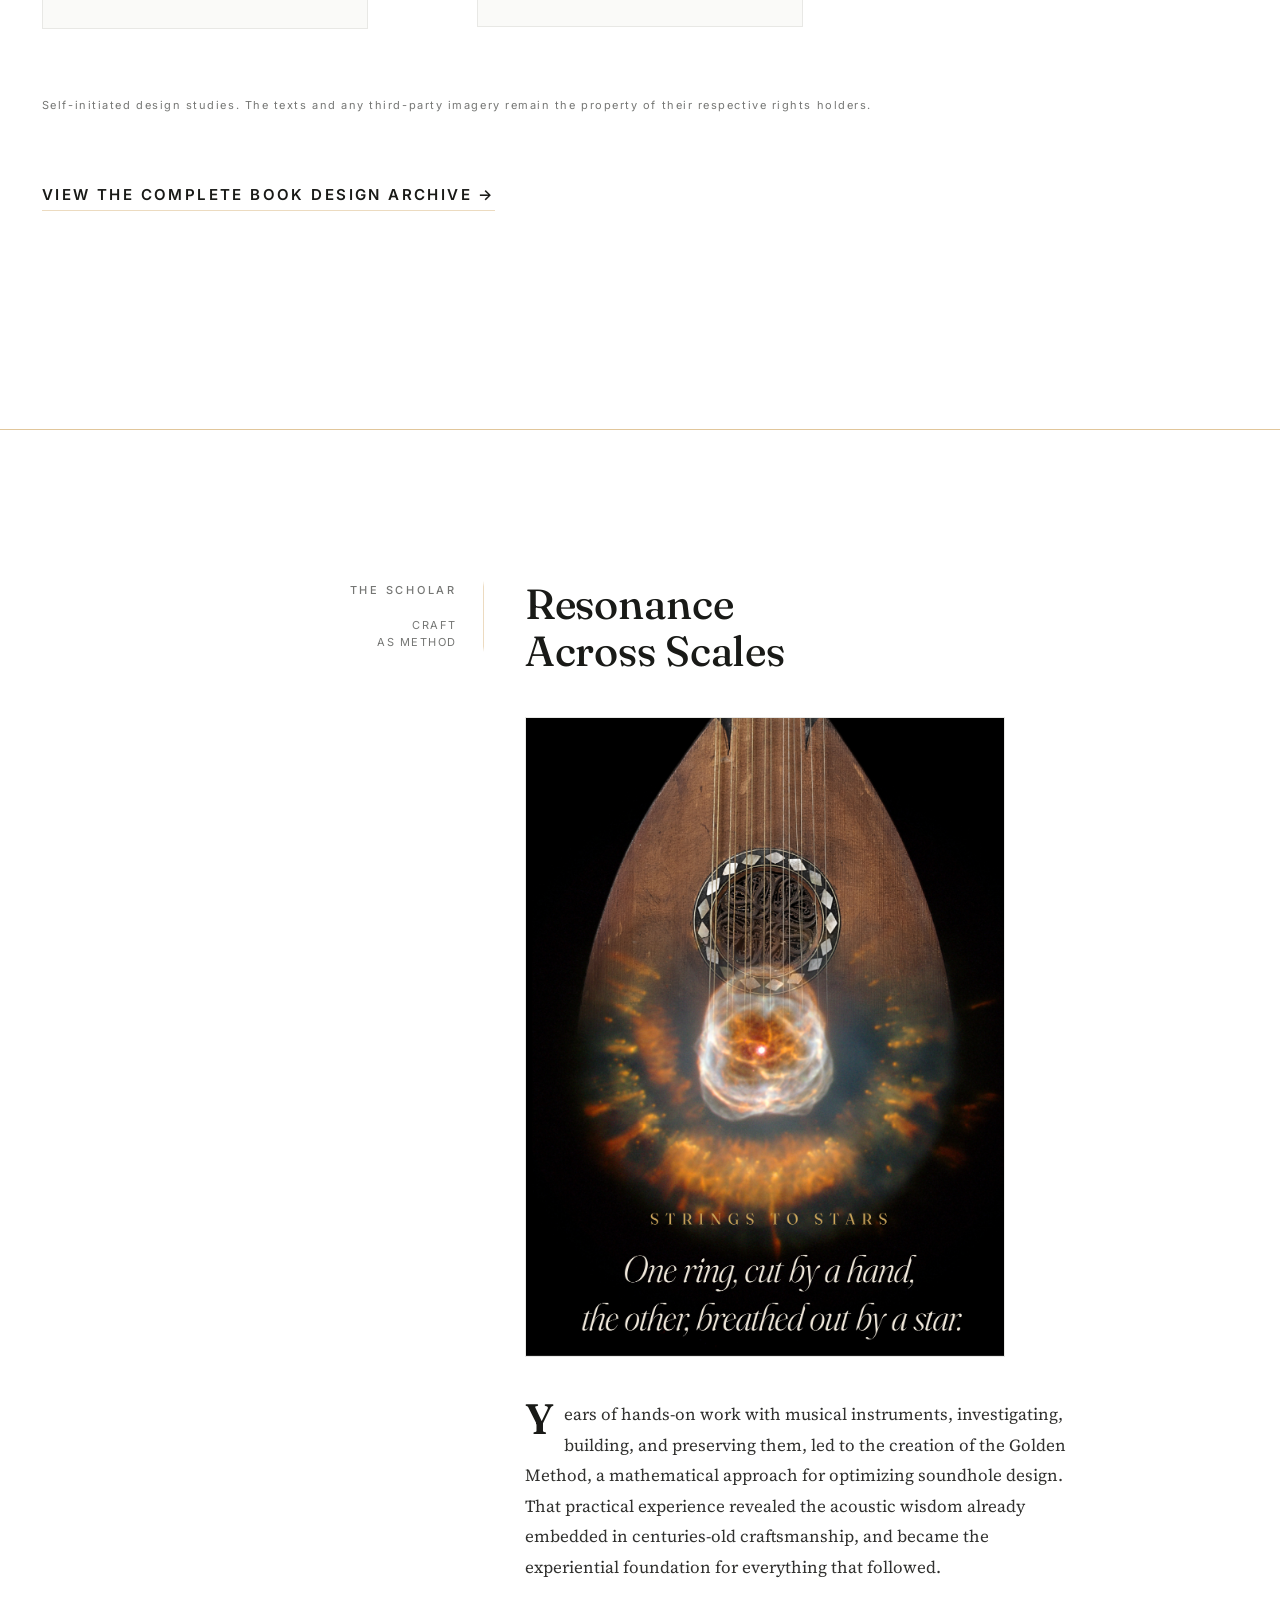
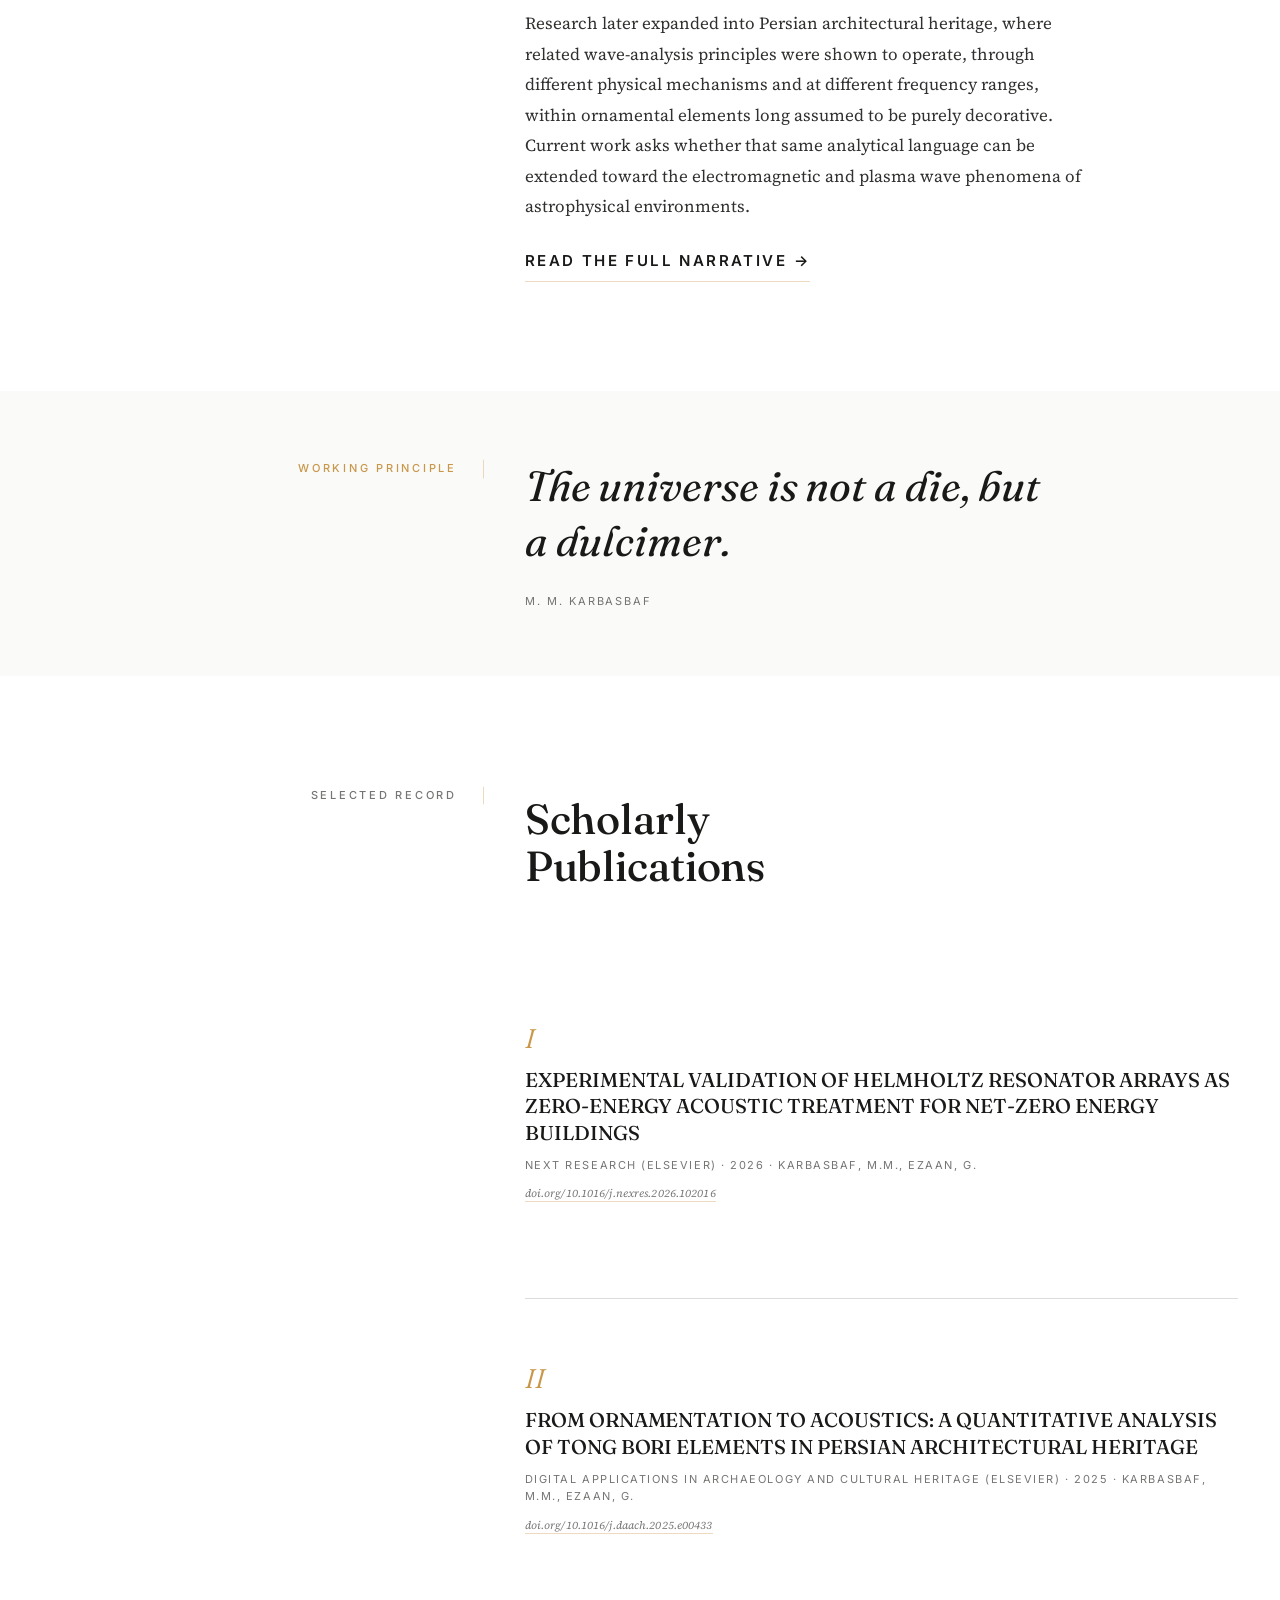
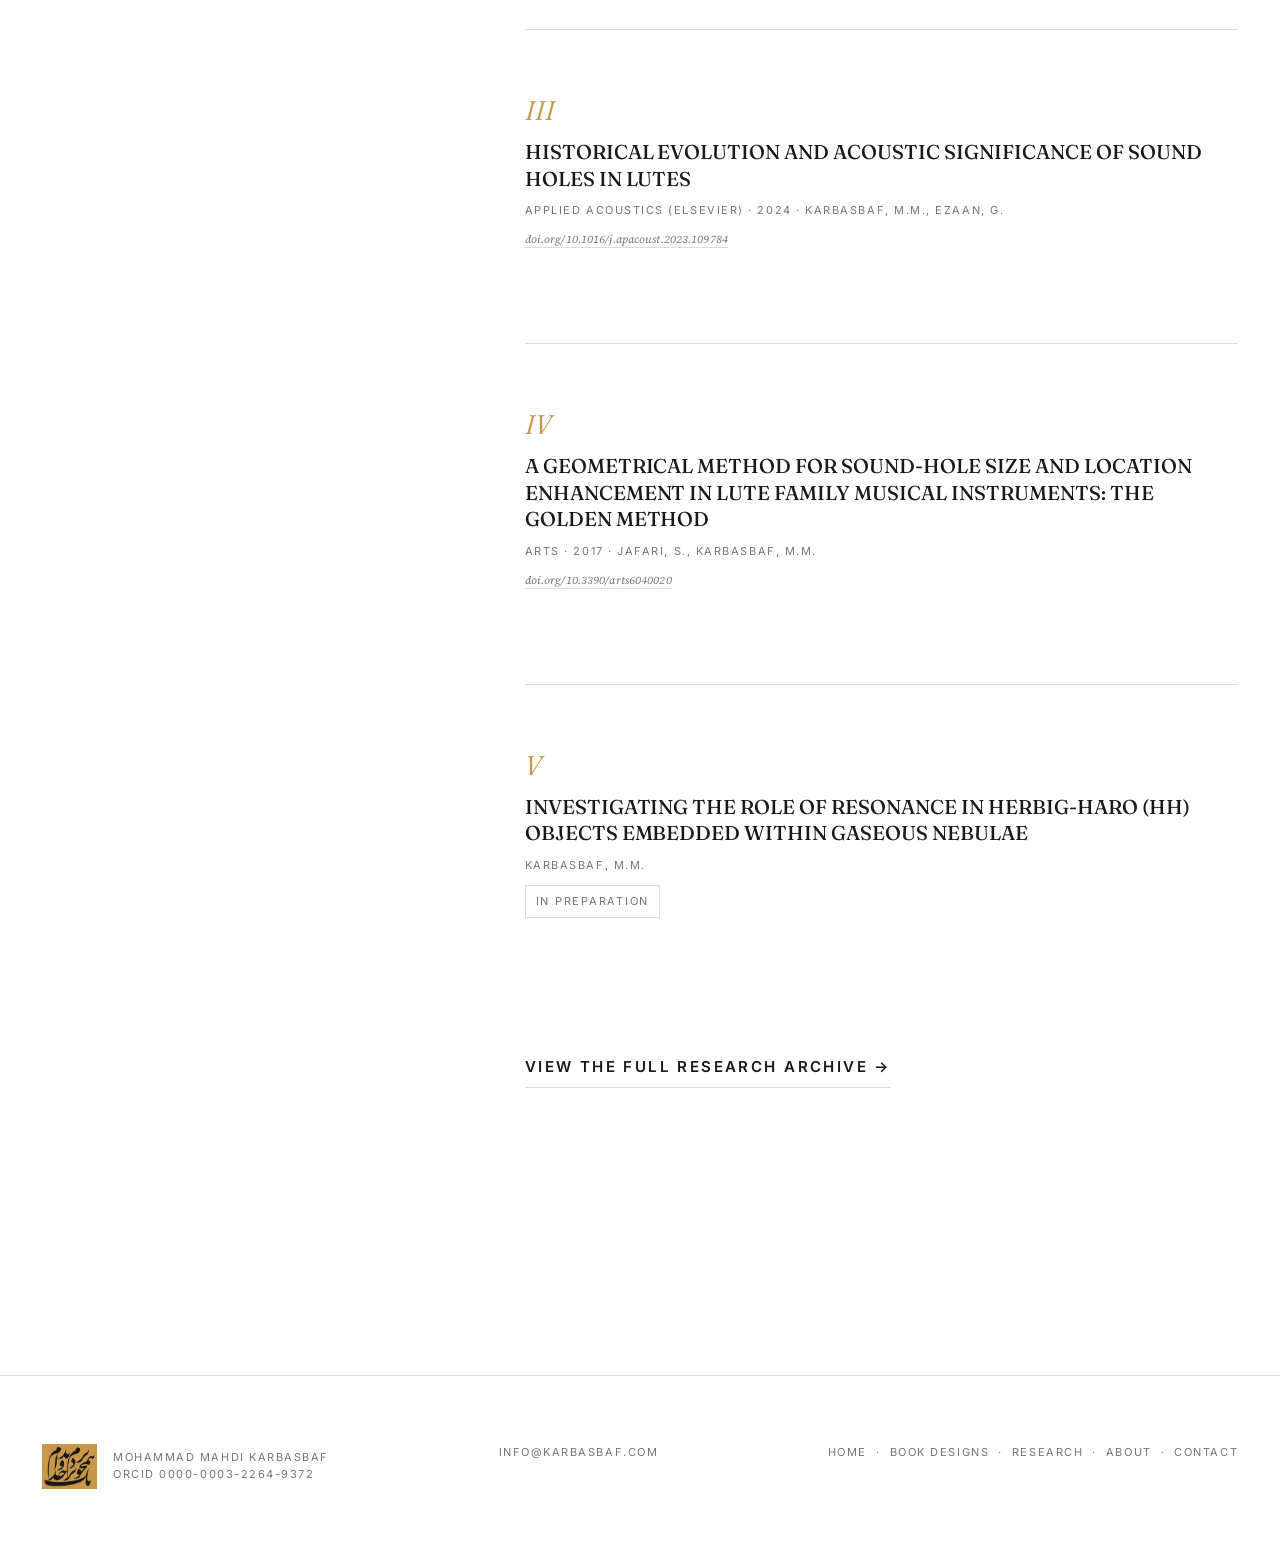
==== commit 699e5733: "Update index.html" ====
--- a/index.html
+++ b/index.html
@@ -3,90 +3,167 @@
 <head>
 <meta charset="UTF-8">
 <meta name="viewport" content="width=device-width, initial-scale=1.0">
-<title>Book Designs — Mohammad Mahdi Karbasbaf</title>
-<meta name="description" content="Editorial book cover designs by Mohammad Mahdi Karbasbaf: full wraps for canonical works of Persian, Islamic, and European literature, philosophy, and history.">
-
-<!-- Font stack matches site-wide style.css: Fraunces (display), Source Serif 4 (body), Inter (UI) -->
+<title>Mohammad Mahdi Karbasbaf — Strings to Stars</title>
+<meta name="description" content="Mohammad Mahdi Karbasbaf: acoustics research from lute soundholes to astrophysical wave phenomena, plus a practice in book cover design.">
+
 <link rel="preconnect" href="https://fonts.googleapis.com">
 <link rel="preconnect" href="https://fonts.gstatic.com" crossorigin>
 <link href="https://fonts.googleapis.com/css2?family=Fraunces:opsz,wght@9..144,340;9..144,480;9..144,600&family=Source+Serif+4:ital,wght@0,400;0,500;1,400&family=Inter:wght@400;500;600&display=swap" rel="stylesheet">
+
 <link rel="stylesheet" href="style.css?v=2">
 
-<!-- Favicon package — uploaded to site root, resolved sitewide. -->
+<!-- Favicon package — uploaded to site root, resolved sitewide.
+     favicon.ico and apple-touch-icon.png are auto-discovered by legacy
+     browsers and iOS respectively at the root; no <link> needed for them. -->
 <link rel="icon" type="image/png" sizes="32x32" href="favicon-32x32.png">
 <link rel="icon" type="image/png" sizes="16x16" href="favicon-16x16.png">
+
+<!-- Google Search results: circular variants -->
 <link rel="icon" type="image/png" sizes="48x48"   href="favicon-circle-48x48.png">
 <link rel="icon" type="image/png" sizes="96x96"   href="favicon-circle-96x96.png">
 <link rel="icon" type="image/png" sizes="144x144" href="favicon-circle-144x144.png">
+
 <link rel="manifest" href="site.webmanifest">
 <meta name="theme-color" content="#C9974A">
 
-<link rel="canonical" href="https://www.karbasbaf.com/book-designs.html">
-
+<!-- Canonical URL. Production domain confirmed: www.karbasbaf.com. -->
+<link rel="canonical" href="https://www.karbasbaf.com/">
+
+<!-- Open Graph -->
 <meta property="og:type" content="website">
 <meta property="og:site_name" content="Karbasbaf Archive">
 <meta property="og:locale" content="en_US">
-<meta property="og:url" content="https://www.karbasbaf.com/book-designs.html">
-<meta property="og:title" content="Book Designs — Mohammad Mahdi Karbasbaf">
-<meta property="og:description" content="Editorial book cover designs by Mohammad Mahdi Karbasbaf: full wraps for canonical works of Persian, Islamic, and European literature, philosophy, and history.">
-<!-- Interim share image: replace with assets/images/og-book-designs.jpg (1200×630) once it exists -->
-<meta property="og:image" content="https://www.karbasbaf.com/assets/images/covers/cover-shahnama-spread.jpg">
-<meta property="og:image:width" content="2000">
-<meta property="og:image:height" content="1470">
-<meta property="og:image:alt" content="Book cover design by Mohammad Mahdi Karbasbaf: full wrap in navy and gold">
+<meta property="og:url" content="https://www.karbasbaf.com/">
+<meta property="og:title" content="Mohammad Mahdi Karbasbaf — Strings to Stars">
+<meta property="og:description" content="Mohammad Mahdi Karbasbaf: acoustics research from lute soundholes to astrophysical wave phenomena, plus a practice in book cover design.">
+<meta property="og:image" content="https://www.karbasbaf.com/assets/images/hero-calligraphy.jpg">
+<meta property="og:image:width" content="1618">
+<meta property="og:image:height" content="1000">
+<meta property="og:image:alt" content="Thuluth-script calligraphic rendering by Mohammad Mahdi Karbasbaf">
 
 <meta name="twitter:card" content="summary_large_image">
-<meta name="twitter:title" content="Book Designs — Mohammad Mahdi Karbasbaf">
-<meta name="twitter:description" content="Editorial book cover designs by Mohammad Mahdi Karbasbaf: full wraps for canonical works of Persian, Islamic, and European literature, philosophy, and history.">
-<meta name="twitter:image" content="https://www.karbasbaf.com/assets/images/covers/cover-shahnama-spread.jpg">
-<meta name="twitter:image:alt" content="Book cover design by Mohammad Mahdi Karbasbaf: full wrap in navy and gold">
+<meta name="twitter:title" content="Mohammad Mahdi Karbasbaf — Strings to Stars">
+<meta name="twitter:description" content="Mohammad Mahdi Karbasbaf: acoustics research from lute soundholes to astrophysical wave phenomena, plus a practice in book cover design.">
+<meta name="twitter:image" content="https://www.karbasbaf.com/assets/images/hero-calligraphy.jpg">
+<meta name="twitter:image:alt" content="Thuluth-script calligraphic rendering by Mohammad Mahdi Karbasbaf">
+
+<!-- MASTER BLUEPRINT: Dedicated Portrait / Headshot
+     Asset Identifier: assets/images/portrait.jpg
+     Recommended dimensions: 1000 × 1000px (square — works cleanly for
+     both schema.org Person.image and most social/share-card use without
+     an additional crop).
+     NOTE — temporary substitution: portrait.jpg does not exist yet, so the
+     JSON-LD Person.image field below points at assets/images/about-workshop.jpg.
+     The moment portrait.jpg is supplied, update that one field only. -->
 
 <script type="application/ld+json">
 {
   "@context": "https://schema.org",
-  "@type": "CollectionPage",
-  "name": "Book Designs — Mohammad Mahdi Karbasbaf",
-  "url": "https://www.karbasbaf.com/book-designs.html",
-  "description": "Editorial book cover designs by Mohammad Mahdi Karbasbaf: full wraps for canonical works of Persian, Islamic, and European literature, philosophy, and history.",
+  "@type": ["WebPage", "ProfilePage"],
+  "name": "Mohammad Mahdi Karbasbaf — Strings to Stars",
+  "url": "https://www.karbasbaf.com/",
+  "description": "Mohammad Mahdi Karbasbaf: acoustics research from lute soundholes to astrophysical wave phenomena, plus a practice in book cover design.",
   "isPartOf": { "@type": "WebSite", "name": "Karbasbaf Archive", "url": "https://www.karbasbaf.com/" },
-  "about": {
+  "mainEntity": {
     "@type": "Person",
     "name": "Mohammad Mahdi Karbasbaf",
-    "sameAs": "https://orcid.org/0000-0003-2264-9372"
+    "alternateName": "M. M. Karbasbaf",
+    "url": "https://www.karbasbaf.com/",
+    "image": "https://www.karbasbaf.com/assets/images/about-workshop.jpg",
+    "email": "mailto:info@karbasbaf.com",
+    "jobTitle": "Independent Researcher | Acoustics & Wave Phenomena",
+    "description": "Independent researcher and luthier working across musical-instrument acoustics, Persian architectural heritage, and astrophysical wave phenomena; also active as a book cover designer and Thuluth calligrapher.",
+    "knowsAbout": ["Archaeoacoustics", "Architectural Acoustics", "Musical Instrument Acoustics", "Computational Acoustics", "Astrophysical Wave Phenomena", "Multi-Scale Wave Analysis", "Thuluth Calligraphy", "Book Cover Design"],
+    "alumniOf": { "@type": "CollegeOrUniversity", "name": "Qazvin Azad University", "sameAs": "https://www.qiau.ac.ir/" },
+    "sameAs": ["https://orcid.org/0000-0003-2264-9372"]
   },
-  "mainEntity": {
-    "@type": "ItemList",
-    "itemListOrder": "https://schema.org/ItemListUnordered",
-    "numberOfItems": 10,
-    "itemListElement": [
-      { "@type": "ListItem", "position": 1,  "item": { "@type": "CreativeWork", "name": "Shahnama — cover design", "genre": "Editorial Book Cover", "creator": { "@type": "Person", "name": "Mohammad Mahdi Karbasbaf" }, "dateCreated": "2025", "image": "https://www.karbasbaf.com/assets/images/covers/cover-shahnama.jpg" } },
-      { "@type": "ListItem", "position": 2,  "item": { "@type": "CreativeWork", "name": "The Philosophy of Illumination — cover design", "genre": "Editorial Book Cover", "creator": { "@type": "Person", "name": "Mohammad Mahdi Karbasbaf" }, "dateCreated": "2026", "image": "https://www.karbasbaf.com/assets/images/covers/cover-philosophy-of-illumination.jpg" } },
-      { "@type": "ListItem", "position": 3,  "item": { "@type": "CreativeWork", "name": "Ethics — cover design", "genre": "Editorial Book Cover", "creator": { "@type": "Person", "name": "Mohammad Mahdi Karbasbaf" }, "dateCreated": "2026", "image": "https://www.karbasbaf.com/assets/images/covers/cover-ethics.jpg" } },
-      { "@type": "ListItem", "position": 4,  "item": { "@type": "CreativeWork", "name": "Faust — cover design", "genre": "Editorial Book Cover", "creator": { "@type": "Person", "name": "Mohammad Mahdi Karbasbaf" }, "dateCreated": "2026", "image": "https://www.karbasbaf.com/assets/images/covers/cover-faust.jpg" } },
-      { "@type": "ListItem", "position": 5,  "item": { "@type": "CreativeWork", "name": "Un coup de dés — cover design", "genre": "Editorial Book Cover", "creator": { "@type": "Person", "name": "Mohammad Mahdi Karbasbaf" }, "dateCreated": "2025", "image": "https://www.karbasbaf.com/assets/images/covers/cover-un-coup-de-des.jpg" } },
-      { "@type": "ListItem", "position": 6,  "item": { "@type": "CreativeWork", "name": "Mimesis — cover design", "genre": "Editorial Book Cover", "creator": { "@type": "Person", "name": "Mohammad Mahdi Karbasbaf" }, "dateCreated": "2026", "image": "https://www.karbasbaf.com/assets/images/covers/cover-mimesis.jpg" } },
-      { "@type": "ListItem", "position": 7,  "item": { "@type": "CreativeWork", "name": "The Conference of the Birds — cover design", "genre": "Editorial Book Cover", "creator": { "@type": "Person", "name": "Mohammad Mahdi Karbasbaf" }, "dateCreated": "2026", "image": "https://www.karbasbaf.com/assets/images/covers/cover-the-conference-of-the-birds.jpg" } },
-      { "@type": "ListItem", "position": 8,  "item": { "@type": "CreativeWork", "name": "Notre-Dame de Paris — cover design", "genre": "Editorial Book Cover", "creator": { "@type": "Person", "name": "Mohammad Mahdi Karbasbaf" }, "dateCreated": "2026", "image": "https://www.karbasbaf.com/assets/images/covers/cover-notre-dame-de-paris.jpg" } },
-      { "@type": "ListItem", "position": 9,  "item": { "@type": "CreativeWork", "name": "À rebours — cover design", "genre": "Editorial Book Cover", "creator": { "@type": "Person", "name": "Mohammad Mahdi Karbasbaf" }, "dateCreated": "2026", "image": "https://www.karbasbaf.com/assets/images/covers/cover-a-rebours.jpg" } },
-      { "@type": "ListItem", "position": 10, "item": { "@type": "CreativeWork", "name": "Iran: A Modern History — cover design", "genre": "Editorial Book Cover", "creator": { "@type": "Person", "name": "Mohammad Mahdi Karbasbaf" }, "dateCreated": "2026", "image": "https://www.karbasbaf.com/assets/images/covers/cover-iran-a-modern-history.jpg" } }
-    ]
-  }
+  "hasPart": [
+    {
+      "@type": "ScholarlyArticle",
+      "headline": "Experimental validation of Helmholtz resonator arrays as zero-energy acoustic treatment for net-zero energy buildings",
+      "author": [
+        { "@type": "Person", "name": "Mohammad Mahdi Karbasbaf" },
+        { "@type": "Person", "name": "G. Ezaan" }
+      ],
+      "isPartOf": { "@type": "Periodical", "name": "Next Research" },
+      "publisher": { "@type": "Organization", "name": "Elsevier" },
+      "datePublished": "2026",
+      "sameAs": "https://doi.org/10.1016/j.nexres.2026.102016",
+      "identifier": { "@type": "PropertyValue", "propertyID": "DOI", "value": "10.1016/j.nexres.2026.102016" }
+    },
+    {
+      "@type": "ScholarlyArticle",
+      "headline": "From ornamentation to acoustics: A quantitative analysis of Tong Bori elements in Persian architectural heritage",
+      "author": [
+        { "@type": "Person", "name": "Mohammad Mahdi Karbasbaf" },
+        { "@type": "Person", "name": "G. Ezaan" }
+      ],
+      "isPartOf": { "@type": "Periodical", "name": "Digital Applications in Archaeology and Cultural Heritage" },
+      "publisher": { "@type": "Organization", "name": "Elsevier" },
+      "datePublished": "2025",
+      "sameAs": "https://doi.org/10.1016/j.daach.2025.e00433",
+      "identifier": { "@type": "PropertyValue", "propertyID": "DOI", "value": "10.1016/j.daach.2025.e00433" }
+    },
+    {
+      "@type": "ScholarlyArticle",
+      "headline": "Historical Evolution and Acoustic Significance of Sound Holes in Lutes",
+      "author": [
+        { "@type": "Person", "name": "Mohammad Mahdi Karbasbaf" },
+        { "@type": "Person", "name": "G. Ezaan" }
+      ],
+      "isPartOf": { "@type": "Periodical", "name": "Applied Acoustics" },
+      "publisher": { "@type": "Organization", "name": "Elsevier" },
+      "datePublished": "2024",
+      "sameAs": "https://doi.org/10.1016/j.apacoust.2023.109784",
+      "identifier": { "@type": "PropertyValue", "propertyID": "DOI", "value": "10.1016/j.apacoust.2023.109784" }
+    },
+    {
+      "@type": "ScholarlyArticle",
+      "headline": "A Geometrical Method for Sound-Hole Size and Location Enhancement in Lute Family Musical Instruments: The Golden Method",
+      "author": [
+        { "@type": "Person", "name": "S. Jafari" },
+        { "@type": "Person", "name": "Mohammad Mahdi Karbasbaf" }
+      ],
+      "isPartOf": { "@type": "Periodical", "name": "Arts" },
+      "datePublished": "2017",
+      "sameAs": "https://doi.org/10.3390/arts6040020",
+      "identifier": { "@type": "PropertyValue", "propertyID": "DOI", "value": "10.3390/arts6040020" }
+    },
+    {
+      "@type": "ScholarlyArticle",
+      "headline": "Investigating the Role of Resonance in Herbig-Haro (HH) Objects Embedded Within Gaseous Nebulae",
+      "author": [
+        { "@type": "Person", "name": "Mohammad Mahdi Karbasbaf" }
+      ],
+      "creativeWorkStatus": "InProgress",
+      "description": "In preparation — forthcoming."
+    },
+
+    { "@type": "CreativeWork", "name": "Shahnama — cover design", "genre": "Editorial Book Cover", "creator": { "@type": "Person", "name": "Mohammad Mahdi Karbasbaf" }, "dateCreated": "2025", "image": "https://www.karbasbaf.com/assets/images/covers/cover-shahnama.jpg" },
+    { "@type": "CreativeWork", "name": "Ethics — cover design", "genre": "Editorial Book Cover", "creator": { "@type": "Person", "name": "Mohammad Mahdi Karbasbaf" }, "dateCreated": "2026", "image": "https://www.karbasbaf.com/assets/images/covers/cover-ethics.jpg" },
+    { "@type": "CreativeWork", "name": "The Conference of the Birds — cover design", "genre": "Editorial Book Cover", "creator": { "@type": "Person", "name": "Mohammad Mahdi Karbasbaf" }, "dateCreated": "2026", "image": "https://www.karbasbaf.com/assets/images/covers/cover-the-conference-of-the-birds.jpg" },
+    { "@type": "CreativeWork", "name": "Faust — cover design", "genre": "Editorial Book Cover", "creator": { "@type": "Person", "name": "Mohammad Mahdi Karbasbaf" }, "dateCreated": "2026", "image": "https://www.karbasbaf.com/assets/images/covers/cover-faust.jpg" },
+    { "@type": "CreativeWork", "name": "The Philosophy of Illumination — cover design", "genre": "Editorial Book Cover", "creator": { "@type": "Person", "name": "Mohammad Mahdi Karbasbaf" }, "dateCreated": "2026", "image": "https://www.karbasbaf.com/assets/images/covers/cover-philosophy-of-illumination.jpg" },
+    { "@type": "CreativeWork", "name": "Iran: A Modern History — cover design", "genre": "Editorial Book Cover", "creator": { "@type": "Person", "name": "Mohammad Mahdi Karbasbaf" }, "dateCreated": "2026", "image": "https://www.karbasbaf.com/assets/images/covers/cover-iran-a-modern-history.jpg" },
+    { "@type": "CreativeWork", "name": "Un Coup de Dés — cover design", "genre": "Editorial Book Cover", "creator": { "@type": "Person", "name": "Mohammad Mahdi Karbasbaf" }, "dateCreated": "2025", "image": "https://www.karbasbaf.com/assets/images/covers/cover-un-coup-de-des.jpg" },
+    { "@type": "CreativeWork", "name": "Mimesis — cover design", "genre": "Editorial Book Cover", "creator": { "@type": "Person", "name": "Mohammad Mahdi Karbasbaf" }, "dateCreated": "2026", "image": "https://www.karbasbaf.com/assets/images/covers/cover-mimesis.jpg" }
+  ]
 }
 </script>
 </head>
 
-<body class="page-book-designs">
+<body class="page-home">
 
 <a class="skip-link" href="#main-content">Skip to content</a>
 
-<!-- Shared decorative crown, identical asset/markup to index.html -->
+<!-- MASTER BLUEPRINT: Ceiling Crown -->
 <div class="ceiling-crown" aria-hidden="true"></div>
 
 <header class="site-header">
   <div class="wrap">
     <nav class="nav-list" id="primary-nav" data-open="false" aria-label="Primary">
-      <a href="index.html">Home</a>
-      <a href="book-designs.html" aria-current="page">Book Designs</a>
+      <a href="index.html" aria-current="page">Home</a>
+      <a href="book-designs.html">Book Designs</a>
       <a href="research.html">Research</a>
       <a href="about.html">About</a>
       <a href="contact.html">Contact</a>
@@ -99,34 +176,338 @@
 
 <main id="main-content" tabindex="-1">
 
-  <section class="section" aria-labelledby="portfolio-heading">
+  <section class="hero" aria-labelledby="hero-title">
     <div class="wrap">
-
+      <div class="hero-split">
+        <div class="hero-copy">
+          <h1 class="hero-title" id="hero-title">
+            <span class="line-primary">Strings</span>
+            <span class="line-secondary">to Stars</span>
+          </h1>
+          <p class="lede">Resonance, traced from the soundhole of a hand-built lute, through the ornamented niches of a Persian palace, to the wave phenomena now under investigation inside a distant nebula, at every scale, read as a single, continuous instrument.</p>
+        </div>
+
+        <div class="plate plate--cinema">
+          <div class="frame">
+            <img
+              src="assets/images/hero-calligraphy.jpg"
+              alt="Thuluth-script calligraphic rendering by Mohammad Mahdi Karbasbaf"
+              width="1618" height="1000"
+              loading="eager" fetchpriority="high" decoding="async">
+          </div>
+        </div>
+      </div>
+    </div>
+  </section>
+
+  <section class="section" id="showcase" aria-labelledby="showcase-heading">
+    <div class="wrap">
       <div class="section-head lute-grid">
         <div class="rail">
-          <p class="eyebrow eyebrow--gold">Complete Archive</p>
-          <p class="caption mt-4">Book Design<br>Full Wraps<br>Canonical Texts</p>
+          <p class="eyebrow">Selected Covers</p>
+          <p class="caption">Book Design<br>Editorial Redesign<br>Canonical Texts</p>
         </div>
         <div class="canvas">
-          <h1 class="h1" id="portfolio-heading">Book Designs</h1>
-          <p class="body-text mt-4">
-            Editorial book covers, presented as complete wraps (back, spine and front).
-            Select any cover to inspect it at full scale, and switch between the full wrap and the front panel when available.
+          <h2 class="h2" id="showcase-heading">Eight Covers,<br>One Practice</h2>
+          <p class="body-text">
+            Eight covers from a self-initiated practice in book design: new treatments for Persian epic and Sufi allegory, Islamic philosophy, European letters, and modern historiography.
+            They are studies, not commissions, and are not affiliated with any publisher. Select a cover to open the complete wrap, or the front panel alone.
           </p>
         </div>
       </div>
 
-      <nav class="portfolio-filter" aria-label="Filter portfolio by category">
-        <button type="button" class="filter-trigger" data-filter="all" aria-pressed="true">Complete Archive</button>
-        <button type="button" class="filter-trigger" data-filter="covers" aria-pressed="false">Book Covers</button>
-        <button type="button" class="filter-trigger" data-filter="calligraphy" aria-pressed="false">Calligraphy</button>
-        <button type="button" class="filter-trigger" data-filter="plates" aria-pressed="false">Lettering &amp; Plates</button>
-      </nav>
-
-      <div class="portfolio-grid" id="portfolio-grid"><noscript><p class="body-text">Please enable JavaScript to browse the covers.</p></noscript></div>
+      <div class="cover-gallery mt-7">
+
+        <!-- 1) SHAHNAMA -->
+        <button type="button" class="plate-trigger cover-card"
+          data-title="Shahnama: The Visual Language of the Persian Book of Kings"
+          data-author="Robert Hillenbrand (ed.)"
+          data-year="2025 — cover design"
+          data-medium="Midnight-blue field, painted scene, object photograph, gold calligraphy."
+          data-note="The cover pairs three registers of Persian visual culture: painted scene, photographed object and calligraphic script. A midnight-blue field and gold lettering unify them; widely spaced title capitals sit above the painting as a header, and the dagger runs vertically beside the spine. This fits a subtitle that frames the book as a study of visual language."
+          data-image="assets/images/covers/cover-shahnama.jpg"
+          data-spread="assets/images/covers/cover-shahnama-spread.jpg"
+          data-alt="Front cover: midnight-blue field with gold title above a Persian painted scene."
+          data-spread-alt="Wrap cover: navy field with gold calligraphy and text; spine with a jeweled dagger; front with gold title above a Persian painted scene."
+          data-work="A study of the Shahnama’s visual tradition.">
+          <span class="frame">
+            <img src="assets/images/covers/cover-shahnama-spread.jpg" alt="Shahnama, full cover: navy wrap with a jeweled dagger on the spine and a Persian painted scene on the front." width="2000" height="1470" loading="eager" decoding="async">
+            <span class="cover-meta" aria-hidden="true">
+              <span class="cover-meta-title">Shahnama</span>
+              <span class="cover-meta-author">Robert Hillenbrand (ed.)</span>
+              <span class="cover-meta-sub">2025 — Cover Design</span>
+            </span>
+          </span>
+          <span class="sr-only"> — Select to view the full cover</span>
+        </button>
+
+        <!-- 2) ETHICS -->
+        <button type="button" class="plate-trigger cover-card"
+          data-title="Ethics"
+          data-author="Benedict de Spinoza"
+          data-year="2026 — cover design"
+          data-medium="Vertical line field, ochre and cream, numbered divisions, restrained hierarchy."
+          data-note="A continuous field of fine vertical lines covers the wrap, so the surface reads as ruled order rather than image. The title sits in dark brown capitals above an italic Latin subtitle and a short numbered line running from I to V, while a solid dark spine with a small emblem anchors the structure. Pattern, order and restraint suit a book built from numbered parts."
+          data-image="assets/images/covers/cover-ethics.jpg"
+          data-spread="assets/images/covers/cover-ethics-spread.jpg"
+          data-alt="Front cover: fine vertical lines in ochre and cream with dark title and a short I–V numbered rule."
+          data-spread-alt="Wrap cover: vertical line field across front and back; dark spine with title and small emblem; back with text."
+          data-work="Spinoza’s Ethics, structured as numbered propositions.">
+          <span class="frame">
+            <img src="assets/images/covers/cover-ethics.jpg" alt="Ethics cover: fine vertical lines in ochre and cream with dark title and a short I–V numbered rule." width="800" height="1234" loading="lazy" decoding="async">
+            <span class="cover-meta" aria-hidden="true">
+              <span class="cover-meta-title">Ethics</span>
+              <span class="cover-meta-author">Benedict de Spinoza</span>
+              <span class="cover-meta-sub">2026 — Cover Design</span>
+            </span>
+          </span>
+          <span class="sr-only"> — Select to view the full cover</span>
+        </button>
+
+        <!-- 3) CONFERENCE OF THE BIRDS (FLAP / JACKET SPREAD AVAILABLE) -->
+        <button type="button" class="plate-trigger cover-card"
+          data-title="The Conference of the Birds"
+          data-author="Attar of Nishapur"
+          data-year="2026 — cover design"
+          data-medium="Navy field, curved tilework panel, gold accents, steady hierarchy."
+          data-note="A quarter-circle of tilework cuts into a navy field, so the ornament reads as a threshold rather than a border. Gold in the italic title words and the flap linework picks up the tile’s ochre, while a plain serif title and a widely spaced author line hold the hierarchy steady. The bird motif answers the title directly, and the sweeping curve gives it a sense of flight."
+          data-image="assets/images/covers/cover-the-conference-of-the-birds.jpg"
+          data-spread="assets/images/covers/cover-the-conference-of-the-birds-spread.jpg"
+          data-alt="Front cover: navy field with a sweeping curved panel of blue-green tilework and a calm serif hierarchy."
+          data-spread-alt="Jacket spread: navy cover with a curved panel of blue, green and white bird tilework; gold line drawings of birds on the flaps."
+          data-work="Attar’s Manṭiq al-Ṭayr.">
+          <span class="frame">
+            <img src="assets/images/covers/cover-the-conference-of-the-birds.jpg" alt="Front cover: navy field with a sweeping curved panel of blue-green tilework and a calm serif hierarchy." width="1800" height="2550" loading="lazy" decoding="async">
+            <span class="cover-meta" aria-hidden="true">
+              <span class="cover-meta-title">The Conference of the Birds</span>
+              <span class="cover-meta-author">Attar of Nishapur</span>
+              <span class="cover-meta-sub">2026 — Cover Design</span>
+            </span>
+          </span>
+          <span class="sr-only"> — Select to view the full cover</span>
+        </button>
+
+        <!-- 4) FAUST -->
+        <button type="button" class="plate-trigger cover-card"
+          data-title="Faust"
+          data-author="Johann Wolfgang von Goethe"
+          data-year="2026 — cover design"
+          data-medium="Pale ground, oversized title, hatched figure, restrained accent spine."
+          data-note="An oversized, high-contrast title dominates a pale, softly vignetted ground, while a dark hatched figure enters from the lower edge. The thin hairlines and heavy strokes of the letters echo the tonal extremes of the drawing, and small secondary type keeps the hierarchy clear. The cropped figure introduces menace without disturbing the cover’s restraint."
+          data-image="assets/images/covers/cover-faust.jpg"
+          data-spread="assets/images/covers/cover-faust-spread.jpg"
+          data-alt="Front cover: pale field with a very large black title and a dark hatched figure entering from below."
+          data-spread-alt="Wrap cover: pale field with oversized title on the front; accent-colour spine; text and quotation on the back."
+          data-work="Goethe’s tragedy of knowledge and pact.">
+          <span class="frame">
+            <img src="assets/images/covers/cover-faust-spread.jpg" alt="Faust, full cover: pale wrap with an accent spine and an oversized title above a dark hatched figure." width="2000" height="1470" loading="lazy" decoding="async">
+            <span class="cover-meta" aria-hidden="true">
+              <span class="cover-meta-title">Faust</span>
+              <span class="cover-meta-author">J. W. von Goethe</span>
+              <span class="cover-meta-sub">2026 — Cover Design</span>
+            </span>
+          </span>
+          <span class="sr-only"> — Select to view the full cover</span>
+        </button>
+
+        <!-- 5) PHILOSOPHY OF ILLUMINATION -->
+        <button type="button" class="plate-trigger cover-card"
+          data-title="The Philosophy of Illumination"
+          data-author="Shihāb al-Dīn Suhrawardī"
+          data-year="2026 — cover design"
+          data-medium="Near-black field, white arched lattice motif, cream title, gold labels."
+          data-note="A single arch-shaped lattice in white stands against near-black, making pattern the cover’s only image. The white fragments read as light passing through a screen, while cream serif capitals, a small gold subtitle and widely spaced gold labels form a disciplined three-tier hierarchy. The contrast of light and dark corresponds directly to a title about illumination."
+          data-image="assets/images/covers/cover-philosophy-of-illumination.jpg"
+          data-spread="assets/images/covers/cover-philosophy-of-illumination-spread.jpg"
+          data-alt="Front cover: near-black field with a centered white arched lattice ornament, cream title and author."
+          data-spread-alt="Wrap cover: near-black field with a white arched lattice on the front; cream title and gold secondary lines across the wrap."
+          data-work="Suhrawardī’s Ḥikmat al-Ishrāq (The Philosophy of Illumination).">
+          <span class="frame">
+            <img src="assets/images/covers/cover-philosophy-of-illumination.jpg" alt="The Philosophy of Illumination cover: near-black field with a centered white arched lattice ornament, cream title and author." width="800" height="1234" loading="lazy" decoding="async">
+            <span class="cover-meta" aria-hidden="true">
+              <span class="cover-meta-title">The Philosophy of Illumination</span>
+              <span class="cover-meta-author">Suhrawardī</span>
+              <span class="cover-meta-sub">2026 — Cover Design</span>
+            </span>
+          </span>
+          <span class="sr-only"> — Select to view the full cover</span>
+        </button>
+
+        <!-- 6) IRAN: A MODERN HISTORY -->
+        <button type="button" class="plate-trigger cover-card"
+          data-title="Iran: A Modern History"
+          data-author="Abbas Amanat"
+          data-year="2026 — cover design"
+          data-medium="Sepia portrait photograph, navy panel, gold ruled border, compartmented type."
+          data-note="A formal sepia group portrait sits beneath a navy, plaque-like panel, giving the cover an archival, institutional tone. Title, subtitle and author are stacked in ruled compartments within a gold border, and the same navy-and-gold framing returns on the back, where thin rules divide the text into sections. The measured, official register suits a title that presents a national history."
+          data-image="assets/images/covers/cover-iran-a-modern-history.jpg"
+          data-spread="assets/images/covers/cover-iran-a-modern-history-spread.jpg"
+          data-alt="Front cover: sepia group portrait beneath a navy title panel with a gold border."
+          data-spread-alt="Wrap cover: sepia photograph on the front with a navy ruled title panel; navy back with ruled text sections."
+          data-work="A modern national history of Iran.">
+          <span class="frame">
+            <img src="assets/images/covers/cover-iran-a-modern-history.jpg" alt="Front cover: sepia group portrait beneath a navy title panel with a gold border." width="1837" height="2775" loading="lazy" decoding="async">
+            <span class="cover-meta" aria-hidden="true">
+              <span class="cover-meta-title">Iran: A Modern History</span>
+              <span class="cover-meta-author">Abbas Amanat</span>
+              <span class="cover-meta-sub">2026 — Cover Design</span>
+            </span>
+          </span>
+          <span class="sr-only"> — Select to view the full cover</span>
+        </button>
+
+        <!-- 7) UN COUP DE DÉS -->
+        <button type="button" class="plate-trigger cover-card"
+          data-title="Un coup de dés jamais n'abolira le hasard"
+          data-author="Stéphane Mallarmé"
+          data-year="2025 — cover design"
+          data-medium="Night field, scattered gold title, hairline constellation structure, open space."
+          data-note="Typography is the image: the title is broken into words of differing size and height, scattered across a night field. A faint galaxy and a hairline constellation pass through the space without fixing the words in place, and gold capitals stay legible against deep navy. Dispersal and open space suit a title about a throw of the dice and chance."
+          data-image="assets/images/covers/cover-un-coup-de-des.jpg"
+          data-spread="assets/images/covers/cover-un-coup-de-des-spread.jpg"
+          data-alt="Front cover: navy starfield with scattered gold title words and thin constellation lines."
+          data-spread-alt="Wrap cover: navy starfield with scattered gold title; spine with author and title; back with an italic quotation and text."
+          data-work="Mallarmé’s typographic poem, first published in 1897.">
+          <span class="frame">
+            <img src="assets/images/covers/cover-un-coup-de-des.jpg" alt="Un coup de dés cover: navy starfield with scattered gold title words and thin constellation lines." width="800" height="1234" loading="lazy" decoding="async">
+            <span class="cover-meta" aria-hidden="true">
+              <span class="cover-meta-title">Un Coup de Dés</span>
+              <span class="cover-meta-author">Stéphane Mallarmé</span>
+              <span class="cover-meta-sub">2025 — Cover Design</span>
+            </span>
+          </span>
+          <span class="sr-only"> — Select to view the full cover</span>
+        </button>
+
+        <!-- 8) MIMESIS -->
+        <button type="button" class="plate-trigger cover-card"
+          data-title="Mimesis"
+          data-author="Erich Auerbach"
+          data-year="2026 — cover design"
+          data-medium="Layered earth-tone bands, Greek word marker, quiet hierarchy."
+          data-note="Stacked wavy bands descend from cream to deep brown, reading as a cut section of ground. A single Greek word sits on the ochre band as the only pictorial element, beneath a large, widely spaced title and a quiet italic subtitle. Layered earth suits a title concerned with how reality is represented."
+          data-image="assets/images/covers/cover-mimesis.jpg"
+          data-spread="assets/images/covers/cover-mimesis-spread.jpg"
+          data-alt="Front cover: cream upper field above wavy bands of ochre, rust and brown, with a Greek word and widely spaced title."
+          data-spread-alt="Wrap cover: cream upper field and layered earth-tone bands across the wrap; spine with title; back with text."
+          data-work="Auerbach’s study of realism and representation.">
+          <span class="frame">
+            <img src="assets/images/covers/cover-mimesis-spread.jpg" alt="Mimesis, full cover: cream wrap with layered earth-tone bands and a Greek word marker." width="2000" height="1470" loading="lazy" decoding="async">
+            <span class="cover-meta" aria-hidden="true">
+              <span class="cover-meta-title">Mimesis</span>
+              <span class="cover-meta-author">Erich Auerbach</span>
+              <span class="cover-meta-sub">2026 — Cover Design</span>
+            </span>
+          </span>
+          <span class="sr-only"> — Select to view the full cover</span>
+        </button>
+
+      </div>
 
       <p class="caption no-transform mt-6">Self-initiated design studies. The texts and any third-party imagery remain the property of their respective rights holders.</p>
 
+      <p class="archive-cta mt-6"><a href="book-designs.html">View the complete book design archive →</a></p>
+    </div>
+  </section>
+
+  <hr class="hr-gold wrap">
+
+  <section class="section" aria-labelledby="about-heading">
+    <div class="wrap">
+      <div class="lute-grid">
+        <div class="rail">
+          <p class="eyebrow">The Scholar</p>
+          <p class="caption">Craft<br>as Method</p>
+        </div>
+        <div class="canvas">
+          <h2 class="h2" id="about-heading">Resonance<br>Across Scales</h2>
+
+          <div class="plate plate--portrait mt-5">
+            <div class="frame">
+              <img src="assets/images/about-workshop.jpg" alt="Documentary photograph of Mohammad Mahdi Karbasbaf constructing a traditional Persian stringed instrument" width="1500" height="2000" loading="lazy" decoding="async">
+            </div>
+          </div>
+
+          <p class="body-text dropcap mt-5">Years of hands-on work with musical instruments, investigating, building, and preserving them, led to the creation of the Golden Method, a mathematical approach for optimizing soundhole design. That practical experience revealed the acoustic wisdom already embedded in centuries-old craftsmanship, and became the experiential foundation for everything that followed.</p>
+
+          <p class="body-text">Research later expanded into Persian architectural heritage, where related wave-analysis principles were shown to operate, through different physical mechanisms and at different frequency ranges, within ornamental elements long assumed to be purely decorative. Current work asks whether that same analytical language can be extended toward the electromagnetic and plasma wave phenomena of astrophysical environments.</p>
+
+          <a href="about.html" class="archive-cta mt-4">Read the full narrative →</a>
+        </div>
+      </div>
+    </div>
+  </section>
+
+  <section class="section section--tinted section--tight">
+    <div class="wrap">
+      <div class="lute-grid">
+        <div class="rail">
+          <p class="eyebrow eyebrow--gold">Working Principle</p>
+        </div>
+        <div class="canvas">
+          <blockquote class="pull-quote">
+            The universe is not a die, but a dulcimer.
+            <cite>M. M. Karbasbaf</cite>
+          </blockquote>
+        </div>
+      </div>
+    </div>
+  </section>
+
+  <section class="section" aria-labelledby="publications-heading">
+    <div class="wrap">
+      <div class="section-head lute-grid">
+        <div class="rail">
+          <p class="eyebrow">Selected Record</p>
+        </div>
+        <div class="canvas">
+          <h2 class="h2" id="publications-heading">Scholarly<br>Publications</h2>
+        </div>
+      </div>
+
+      <div class="lute-grid">
+        <div class="rail" aria-hidden="true"></div>
+        <div class="canvas">
+
+          <article class="pub">
+            <span class="pub-number">I</span>
+            <h3 class="pub-title">Experimental validation of Helmholtz resonator arrays as zero-energy acoustic treatment for net-zero energy buildings</h3>
+            <p class="pub-venue caption">Next Research (Elsevier) · 2026 · Karbasbaf, M.M., Ezaan, G.</p>
+            <p class="doi mt-2"><a href="https://doi.org/10.1016/j.nexres.2026.102016" target="_blank" rel="noopener">doi.org/10.1016/j.nexres.2026.102016</a></p>
+          </article>
+
+          <article class="pub">
+            <span class="pub-number">II</span>
+            <h3 class="pub-title">From Ornamentation to Acoustics: A Quantitative Analysis of Tong Bori Elements in Persian Architectural Heritage</h3>
+            <p class="pub-venue caption">Digital Applications in Archaeology and Cultural Heritage (Elsevier) · 2025 · Karbasbaf, M.M., Ezaan, G.</p>
+            <p class="doi mt-2"><a href="https://doi.org/10.1016/j.daach.2025.e00433" target="_blank" rel="noopener">doi.org/10.1016/j.daach.2025.e00433</a></p>
+          </article>
+
+          <article class="pub">
+            <span class="pub-number">III</span>
+            <h3 class="pub-title">Historical Evolution and Acoustic Significance of Sound Holes in Lutes</h3>
+            <p class="pub-venue caption">Applied Acoustics (Elsevier) · 2024 · Karbasbaf, M.M., Ezaan, G.</p>
+            <p class="doi mt-2"><a href="https://doi.org/10.1016/j.apacoust.2023.109784" target="_blank" rel="noopener">doi.org/10.1016/j.apacoust.2023.109784</a></p>
+          </article>
+
+          <article class="pub">
+            <span class="pub-number">IV</span>
+            <h3 class="pub-title">A Geometrical Method for Sound-Hole Size and Location Enhancement in Lute Family Musical Instruments: The Golden Method</h3>
+            <p class="pub-venue caption">Arts · 2017 · Jafari, S., Karbasbaf, M.M.</p>
+            <p class="doi mt-2"><a href="https://doi.org/10.3390/arts6040020" target="_blank" rel="noopener">doi.org/10.3390/arts6040020</a></p>
+          </article>
+
+          <article class="pub">
+            <span class="pub-number">V</span>
+            <h3 class="pub-title">Investigating the Role of Resonance in Herbig-Haro (HH) Objects Embedded Within Gaseous Nebulae</h3>
+            <p class="pub-venue caption">Karbasbaf, M.M.</p>
+            <span class="pub-status">In Preparation</span>
+          </article>
+
+          <a href="research.html" class="archive-cta mt-6">View the full research archive →</a>
+
+        </div>
+      </div>
     </div>
   </section>
 
@@ -141,7 +522,7 @@
     <p class="caption"><a href="mailto:info@karbasbaf.com">info@karbasbaf.com</a></p>
     <p class="caption">
       <a href="index.html">Home</a> &nbsp;·&nbsp;
-      <a href="book-designs.html" aria-current="page">Book Designs</a> &nbsp;·&nbsp;
+      <a href="book-designs.html">Book Designs</a> &nbsp;·&nbsp;
       <a href="research.html">Research</a> &nbsp;·&nbsp;
       <a href="about.html">About</a> &nbsp;·&nbsp;
       <a href="contact.html">Contact</a>
@@ -182,278 +563,6 @@
   </div>
 </div>
 
-<script>
-(function () {
-  'use strict';
-
-  var COVERS = 'assets/images/covers/';
-
-  var PORTFOLIO = [
-    {
-      category: "covers",
-      title: "Shahnama: The Visual Language of the Persian Book of Kings",
-      author: "Robert Hillenbrand (ed.)",
-      year: "2025 — cover design",
-      medium: "Midnight-blue field, painted scene, object photograph, gold calligraphy.",
-      note: "The cover pairs three registers of Persian visual culture: painted scene, photographed object and calligraphic script. A midnight-blue field and gold lettering unify them; widely spaced title capitals sit above the painting as a header, and the dagger runs vertically beside the spine. This fits a subtitle that frames the book as a study of visual language.",
-      image: COVERS + "cover-shahnama.jpg",
-      spread: COVERS + "cover-shahnama-spread.jpg",
-      grid: COVERS + "cover-shahnama-spread.jpg",
-      alt: "Front cover: midnight-blue field with gold title above a Persian painted scene.",
-      spreadAlt: "Wrap cover: navy field with gold calligraphy and text; spine with a jeweled dagger; front with gold title above a Persian painted scene.",
-      work: "A study of the Shahnama’s visual tradition.",
-      width: 2000,
-      height: 1470,
-      eager: true
-    },
-
-    {
-      category: "covers",
-      title: "The Philosophy of Illumination",
-      author: "Shihāb al-Dīn Suhrawardī",
-      year: "2026 — cover design",
-      medium: "Near-black field, white arched lattice motif, cream title, gold labels.",
-      note: "A single arch-shaped lattice in white stands against near-black, making pattern the cover's only image. The white fragments read as light passing through a screen, while cream serif capitals, a small gold subtitle and widely spaced gold labels form a disciplined three-tier hierarchy. The contrast of light and dark corresponds directly to a title about illumination.",
-      image: COVERS + "cover-philosophy-of-illumination.jpg",
-      spread: COVERS + "cover-philosophy-of-illumination-spread.jpg",
-      grid: COVERS + "cover-philosophy-of-illumination.jpg",
-      alt: "Front cover: near-black field with a centered white arched lattice ornament, cream title and author.",
-      spreadAlt: "Wrap cover: near-black field with a white arched lattice on the front; cream title and gold secondary lines across the wrap.",
-      work: "Suhrawardī’s Ḥikmat al-Ishrāq (The Philosophy of Illumination).",
-      width: 800,
-      height: 1234,
-      eager: true
-    },
-
-    {
-      category: "covers",
-      title: "Ethics",
-      author: "Benedict de Spinoza",
-      year: "2026 — cover design",
-      medium: "Vertical line field, ochre and cream, numbered divisions, restrained hierarchy.",
-      note: "A continuous field of fine vertical lines covers the wrap, so the surface reads as ruled order rather than image. The title sits in dark brown capitals above an italic Latin subtitle and a short numbered line running from I to V, while a solid dark spine with a small emblem anchors the structure. Pattern, order and restraint suit a book built from numbered parts.",
-      image: COVERS + "cover-ethics.jpg",
-      spread: COVERS + "cover-ethics-spread.jpg",
-      grid: COVERS + "cover-ethics.jpg",
-      alt: "Front cover: cream and ochre vertical-striped pattern with brown serif title and a short I–V numbered rule.",
-      spreadAlt: "Wrap cover: cream and ochre vertical-striped pattern with title and author; dark spine with a small emblem; back with text.",
-      work: "Spinoza’s Ethics, structured as numbered propositions.",
-      width: 800,
-      height: 1234,
-      eager: true
-    },
-
-    {
-      category: "covers",
-      title: "Faust",
-      author: "Johann Wolfgang von Goethe",
-      year: "2026 — cover design",
-      medium: "Pale ground, oversized title, hatched figure, restrained accent spine.",
-      note: "An oversized, high-contrast title dominates a pale, softly vignetted ground, while a dark hatched figure enters from the lower edge. The thin hairlines and heavy strokes of the letters echo the tonal extremes of the drawing, and small secondary type keeps the hierarchy clear. The cropped figure introduces menace without disturbing the cover's restraint.",
-      image: COVERS + "cover-faust.jpg",
-      spread: COVERS + "cover-faust-spread.jpg",
-      grid: COVERS + "cover-faust-spread.jpg",
-      alt: "Front cover: pale field with a very large black title and a dark hatched figure at the lower edge.",
-      spreadAlt: "Wrap cover: pale field with oversized title on the front; accent-colour spine; text on the back.",
-      work: "Goethe’s tragedy.",
-      width: 2000,
-      height: 1470
-    },
-
-    {
-      category: "covers",
-      title: "Un coup de dés jamais n'abolira le hasard",
-      author: "Stéphane Mallarmé",
-      year: "2025 — cover design",
-      medium: "Night field, scattered gold title, hairline constellation structure, open space.",
-      note: "Typography is the image: the title is broken into words of differing size and height, scattered across a night field. A faint galaxy and a hairline constellation pass through the space without fixing the words in place, and gold capitals stay legible against deep navy. Dispersal and open space suit a title about a throw of the dice and chance.",
-      image: COVERS + "cover-un-coup-de-des.jpg",
-      spread: COVERS + "cover-un-coup-de-des-spread.jpg",
-      grid: COVERS + "cover-un-coup-de-des.jpg",
-      alt: "Front cover: navy starfield with scattered gold title words and thin constellation lines.",
-      spreadAlt: "Wrap cover: navy starfield with scattered gold title; spine with author and title; back with an italic quotation and text.",
-      work: "Mallarmé’s typographic poem, first published in 1897.",
-      width: 800,
-      height: 1234
-    },
-
-    {
-      category: "covers",
-      title: "Mimesis",
-      author: "Erich Auerbach",
-      year: "2026 — cover design",
-      medium: "Layered earth-tone bands, Greek word marker, quiet hierarchy.",
-      note: "Stacked wavy bands descend from cream to deep brown, reading as a cut section of ground. A single Greek word sits on the ochre band as the only pictorial element, beneath a large, widely spaced title and a quiet italic subtitle. Layered earth suits a title concerned with how reality is represented.",
-      image: COVERS + "cover-mimesis.jpg",
-      spread: COVERS + "cover-mimesis-spread.jpg",
-      grid: COVERS + "cover-mimesis-spread.jpg",
-      alt: "Front cover: cream upper field above wavy bands of ochre, rust and brown, with a Greek word and widely spaced title.",
-      spreadAlt: "Wrap cover: cream upper field and layered earth-tone bands across the wrap; spine with title; back with text.",
-      work: "Auerbach’s study of realism and representation.",
-      width: 2000,
-      height: 1470
-    },
-
-    {
-      category: "covers",
-      title: "The Conference of the Birds",
-      author: "Attar of Nishapur",
-      year: "2026 — cover design",
-      medium: "Navy field, curved tilework panel, gold accents, steady hierarchy.",
-      note: "A quarter-circle of tilework cuts into a navy field, so the ornament reads as a threshold rather than a border. Gold in the italic title words and the flap linework picks up the ochre of the tiles, while a plain serif title and a widely spaced author line hold the hierarchy steady. The bird motif answers the title directly, and the sweeping curve gives it a sense of flight.",
-      image: COVERS + "cover-the-conference-of-the-birds.jpg",
-      spread: COVERS + "cover-the-conference-of-the-birds-spread.jpg",
-      grid: COVERS + "cover-the-conference-of-the-birds.jpg",
-      alt: "Front cover: navy field with a sweeping curved panel of blue-green tilework and a calm serif hierarchy.",
-      spreadAlt: "Jacket spread: navy cover with a curved panel of blue, green and white bird tilework; gold line drawings of birds on the flaps.",
-      work: "Attar’s Manṭiq al-Ṭayr.",
-      width: 1800,
-      height: 2550
-    },
-
-    {
-      category: "covers",
-      title: "Notre-Dame de Paris",
-      author: "Victor Hugo",
-      year: "2026 — cover design",
-      medium: "Stone-toned field, Gothic aperture, pale city engraving, cream flaps.",
-      note: "The cover treats the cathedral as a viewpoint rather than a façade: the reader looks through a Gothic opening onto a pale, engraved city. A dark, stone-toned field surrounds the window, so the light image carries the focus, while widely spaced capitals and a small italic subtitle keep the type subordinate. The cream flaps reverse the palette, and the back keeps the building present across the wrap.",
-      image: COVERS + "cover-notre-dame-de-paris.jpg",
-      spread: COVERS + "cover-notre-dame-de-paris-spread.jpg",
-      grid: COVERS + "cover-notre-dame-de-paris.jpg",
-      alt: "Front cover: dark stone-toned field with a pointed Gothic window framing a pale city view.",
-      spreadAlt: "Jacket spread: dark cover with a pointed window showing a pale city view; cream flaps with portrait and text.",
-      work: "Victor Hugo’s novel.",
-      width: 1769,
-      height: 2716
-    },
-
-    {
-      category: "covers",
-      title: "À rebours (Against Nature)",
-      author: "J.-K. Huysmans",
-      year: "2026 — cover design",
-      medium: "Tonal portrait, double-rule frame, narrow palette, formal hierarchy.",
-      note: "The cover closes the reader into a dim, framed interior: a veiled, charcoal-toned figure with a single visible eye, set within a double-ruled border. Sepia warmth, gold capitals and a small italic subtitle keep the palette narrow and the hierarchy formal, with the author name set widely below. Concealment and enclosure align with a title that signals reversal and withdrawal from the natural world.",
-      image: COVERS + "cover-a-rebours.jpg",
-      spread: COVERS + "cover-a-rebours-spread.jpg",
-      grid: COVERS + "cover-a-rebours.jpg",
-      alt: "Front cover: dark field with a double-rule frame and a veiled sepia-toned figure with one visible eye.",
-      spreadAlt: "Wrap cover: dark field with a double-rule frame across front and back; veiled portrait on the front; text on the back.",
-      work: "Huysmans’ novel, published in 1884.",
-      width: 1613,
-      height: 2480
-    },
-
-    {
-      category: "covers",
-      title: "Iran: A Modern History",
-      author: "Abbas Amanat",
-      year: "2026 — cover design",
-      medium: "Sepia portrait photograph, navy panel, gold ruled border, compartmented type.",
-      note: "A formal sepia group portrait sits beneath a navy, plaque-like panel, giving the cover an archival, institutional tone. Title, subtitle and author are stacked in ruled compartments within a gold border, and the same navy-and-gold framing returns on the back, where thin rules divide the text into sections. The measured, official register suits a title that presents a national history.",
-      image: COVERS + "cover-iran-a-modern-history.jpg",
-      spread: COVERS + "cover-iran-a-modern-history-spread.jpg",
-      grid: COVERS + "cover-iran-a-modern-history.jpg",
-      alt: "Front cover: sepia group portrait beneath a navy title panel with a gold border.",
-      spreadAlt: "Wrap cover: sepia photograph on the front with a navy ruled title panel; navy back with ruled text sections.",
-      work: "A modern national history of Iran.",
-      width: 1837,
-      height: 2775
-    }
-  ];
-
-  var CATEGORY_LABEL = {
-    covers: "Cover Design",
-    calligraphy: "Calligraphy",
-    plates: "Typographic Plate"
-  };
-
-  function esc(s) {
-    return String(s).replace(/&/g, "&amp;").replace(/"/g, "&quot;").replace(/</g, "&lt;");
-  }
-
-  var grid = document.getElementById("portfolio-grid");
-
-  PORTFOLIO.filter(function (item) { return !item.draft; }).forEach(function (item) {
-    var gridSrc = item.grid || item.image;
-    var showsSpread = !!item.spread && gridSrc === item.spread;
-    var gridAlt = showsSpread ? (item.spreadAlt || item.alt) : item.alt;
-
-    var btn = document.createElement("button");
-    btn.type = "button";
-    btn.className = "plate-trigger portfolio-item";
-    btn.setAttribute("data-category", item.category);
-    btn.setAttribute("data-title", item.title);
-    btn.setAttribute("data-year", item.year);
-    btn.setAttribute("data-medium", item.medium);
-    btn.setAttribute("data-image", item.image);
-    btn.setAttribute("data-alt", item.alt);
-    if (item.author)    btn.setAttribute("data-author", item.author);
-    if (item.spread)    btn.setAttribute("data-spread", item.spread);
-    if (item.spreadAlt) btn.setAttribute("data-spread-alt", item.spreadAlt);
-    if (item.note)      btn.setAttribute("data-note", item.note);
-    if (item.work)      btn.setAttribute("data-work", item.work);
-
-    var yearShort = item.year.split(" — ")[0];
-
-    btn.innerHTML =
-      '<span class="frame">' +
-        '<img src="' + esc(gridSrc) + '" alt="' + esc(gridAlt) + '" ' +
-          'width="' + item.width + '" height="' + item.height + '" ' +
-          'loading="' + (item.eager ? "eager" : "lazy") + '" decoding="async">' +
-        '<span class="portfolio-meta" aria-hidden="true">' +
-          '<span class="portfolio-meta-title">' + esc(item.title) + '</span>' +
-          (item.author ? '<span class="portfolio-meta-author">' + esc(item.author) + '</span>' : '') +
-          '<span class="portfolio-meta-sub">' + esc(yearShort) + ' — ' + CATEGORY_LABEL[item.category] + '</span>' +
-        '</span>' +
-      '</span>' +
-      '<span class="sr-only"> — Select to view the full cover</span>';
-
-    grid.appendChild(btn);
-  });
-
-  /* Category filter. Filtered-out items fade, then leave the flow (hidden) so
-     the columns close up. Buttons for empty categories hide themselves, and the
-     whole bar hides while fewer than two categories exist. */
-  var filterNav = document.querySelector(".portfolio-filter");
-  var filterTriggers = Array.prototype.slice.call(document.querySelectorAll(".filter-trigger"));
-  var items = Array.prototype.slice.call(grid.querySelectorAll(".portfolio-item"));
-
-  filterTriggers.forEach(function (btn) {
-    var f = btn.getAttribute("data-filter");
-    var has = items.some(function (i) { return i.getAttribute("data-category") === f; });
-    if (f !== "all" && !has) btn.hidden = true;
-  });
-  if (filterTriggers.filter(function (b) { return !b.hidden; }).length <= 2) filterNav.hidden = true;
-
-  function applyFilter(filter) {
-    items.forEach(function (item) {
-      var show = filter === "all" || item.getAttribute("data-category") === filter;
-      if (show) {
-        item.hidden = false;
-        item.removeAttribute("inert");
-        requestAnimationFrame(function () {
-          requestAnimationFrame(function () { item.classList.remove("is-hidden"); });
-        });
-      } else {
-        item.classList.add("is-hidden");
-        item.setAttribute("inert", "");
-        setTimeout(function () { if (item.classList.contains("is-hidden")) item.hidden = true; }, 520);
-      }
-    });
-  }
-
-  filterTriggers.forEach(function (btn) {
-    btn.addEventListener("click", function () {
-      filterTriggers.forEach(function (b) { b.setAttribute("aria-pressed", String(b === btn)); });
-      applyFilter(btn.getAttribute("data-filter"));
-    });
-  });
-})();
-</script>
-
-<!-- ORDER MATTERS: the grid above must exist before site.js runs -->
 <script src="site.js?v=1"></script>
 
 </body>
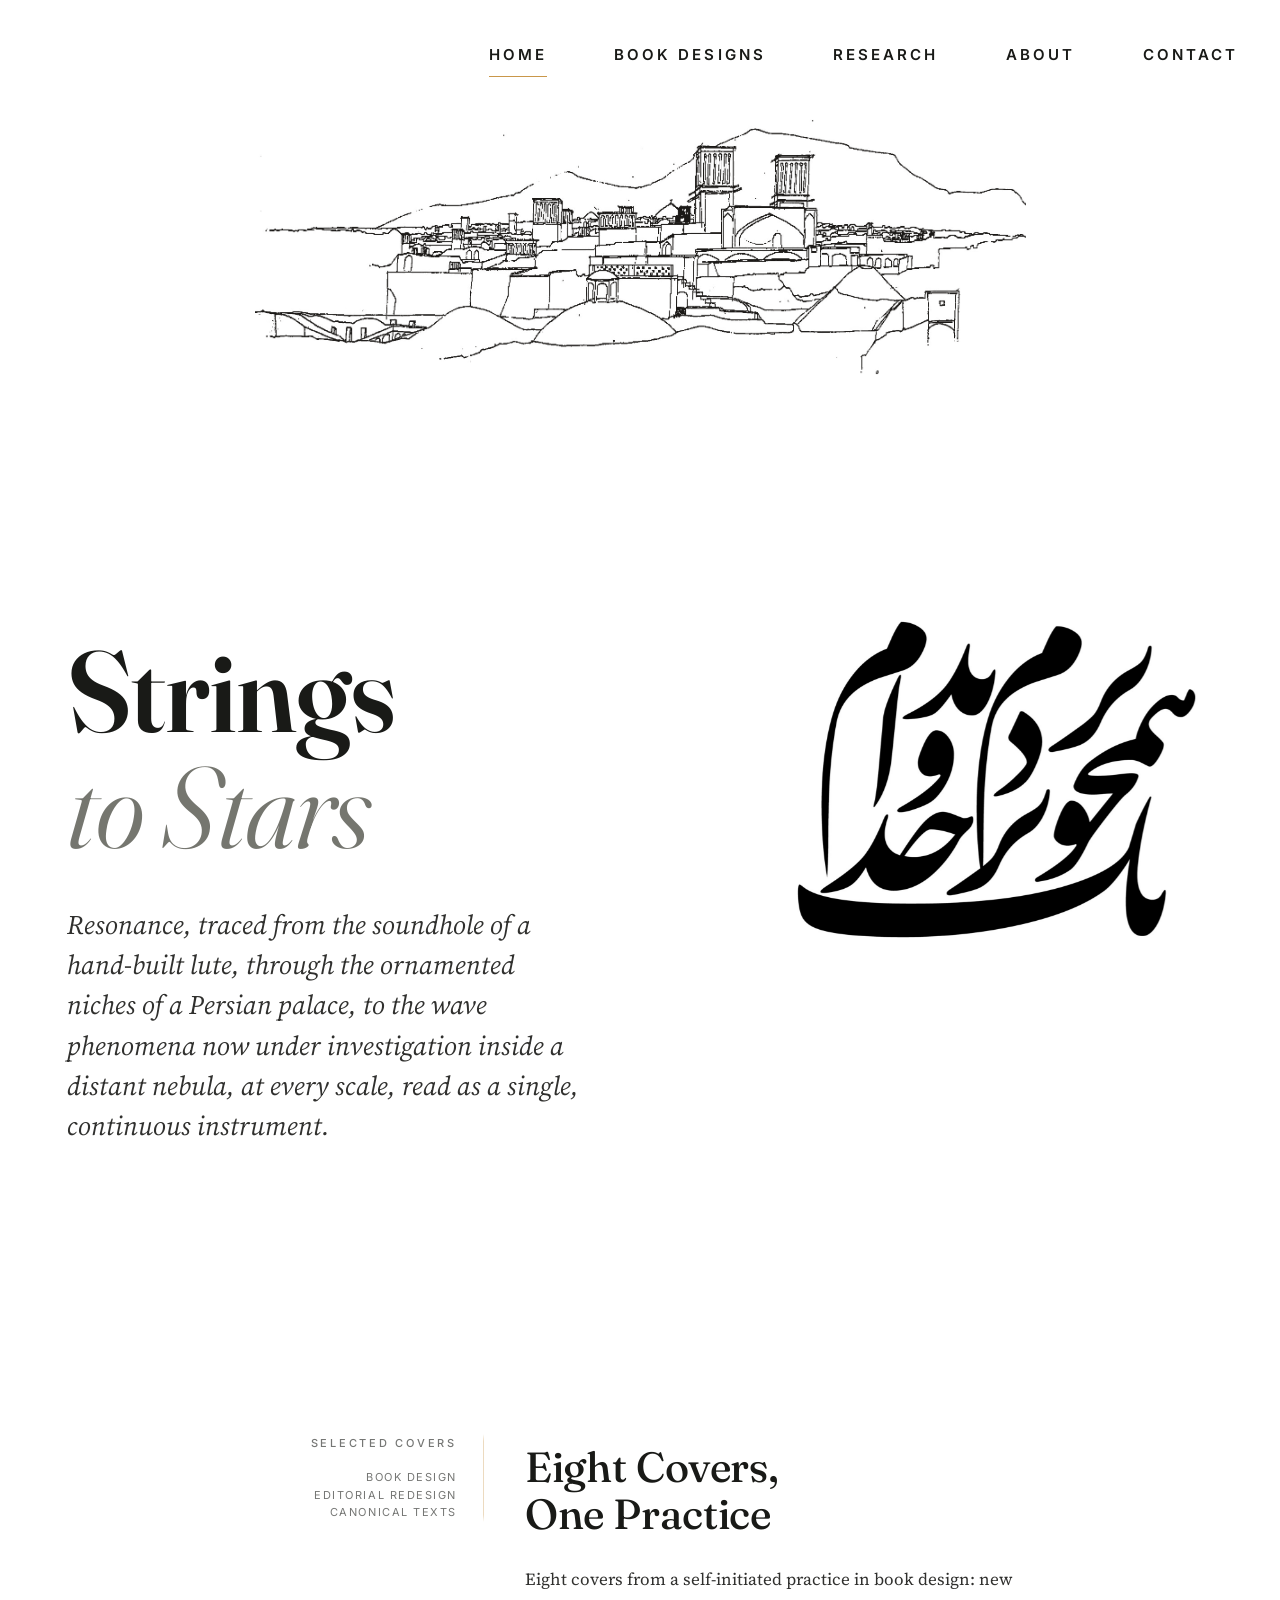
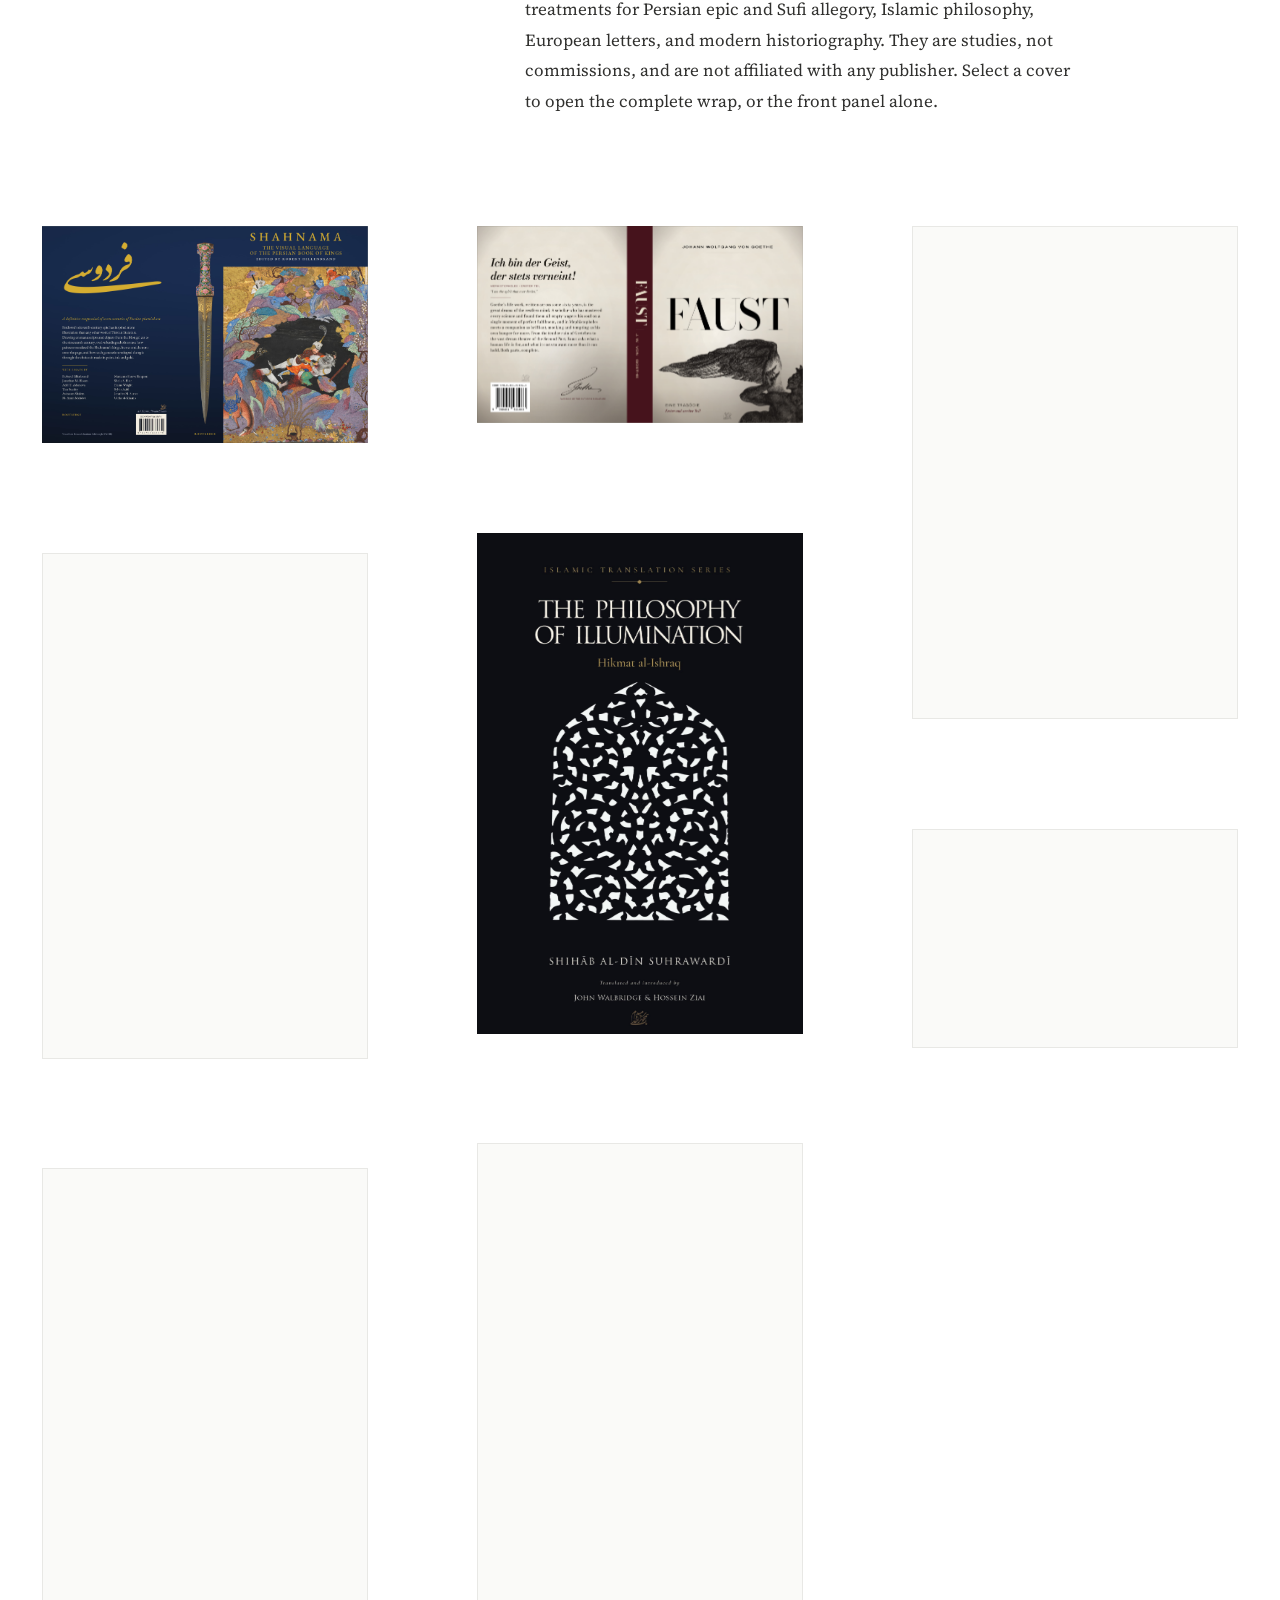
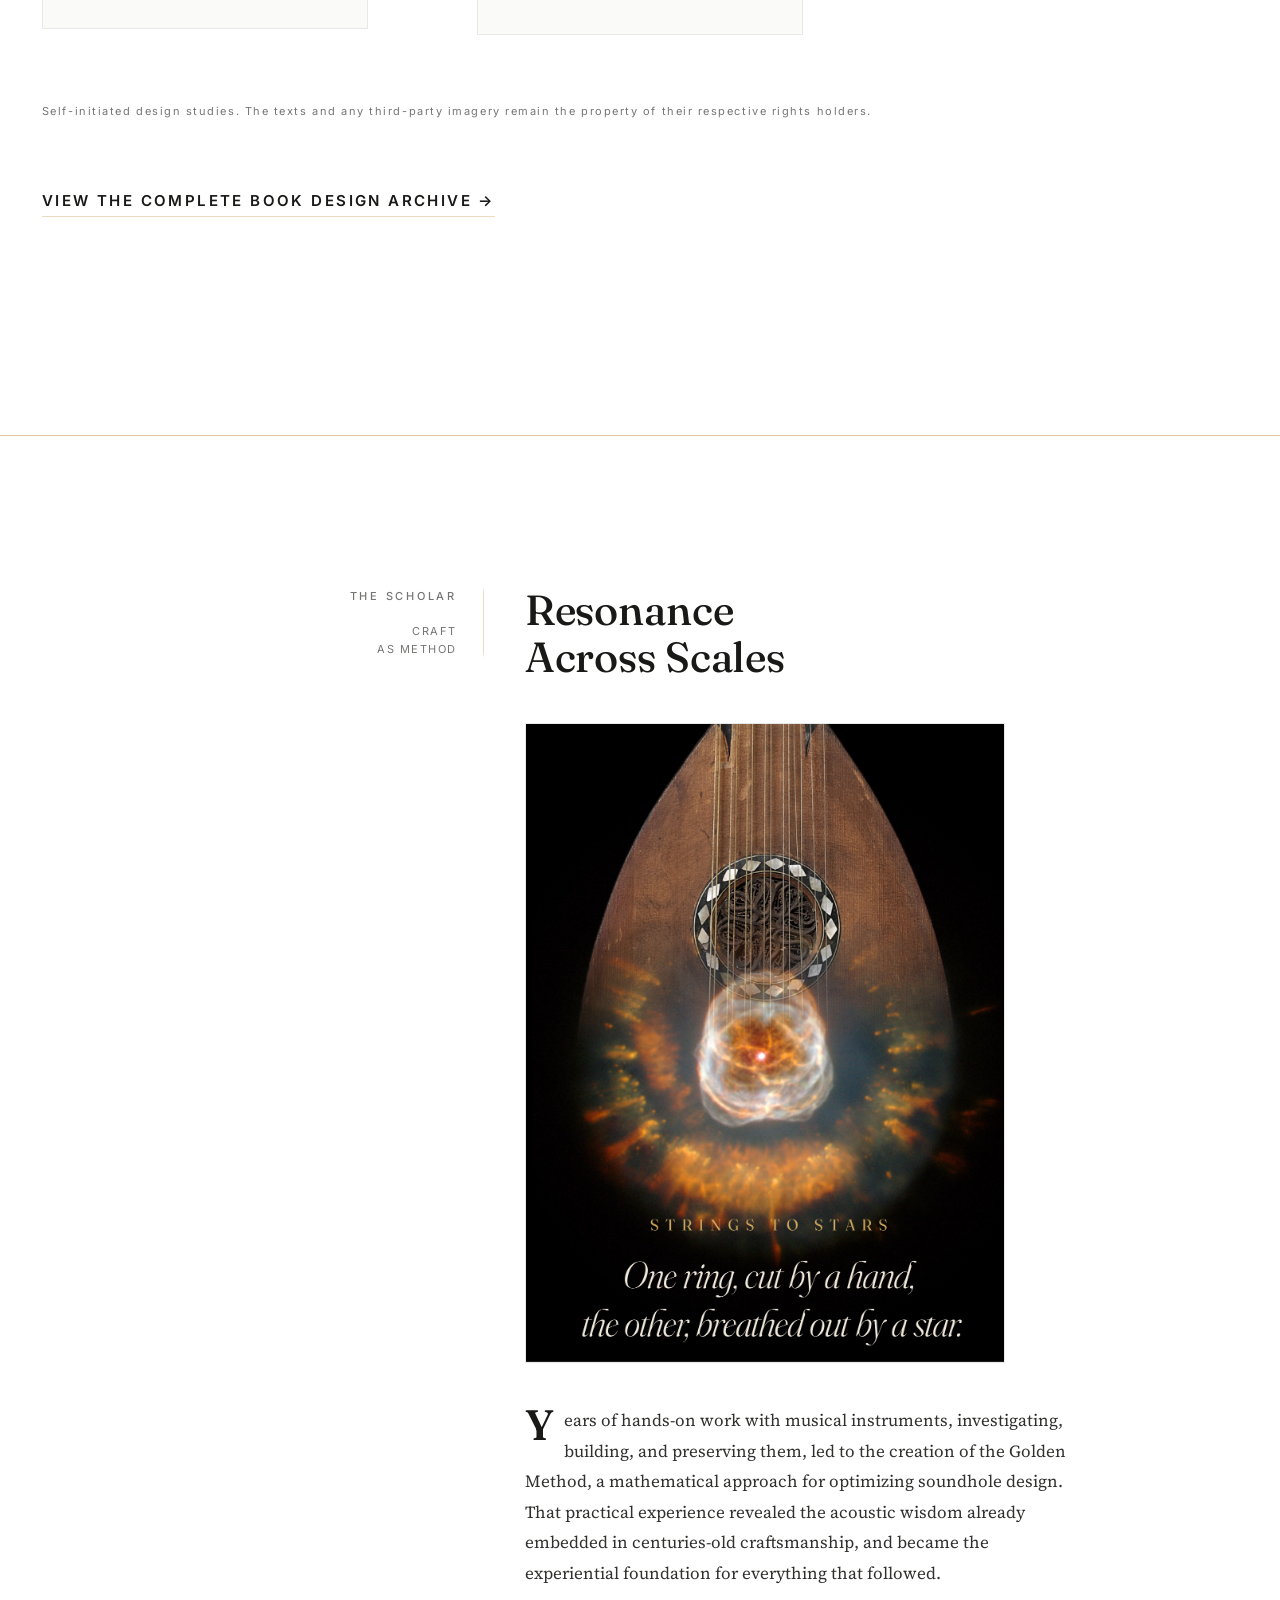
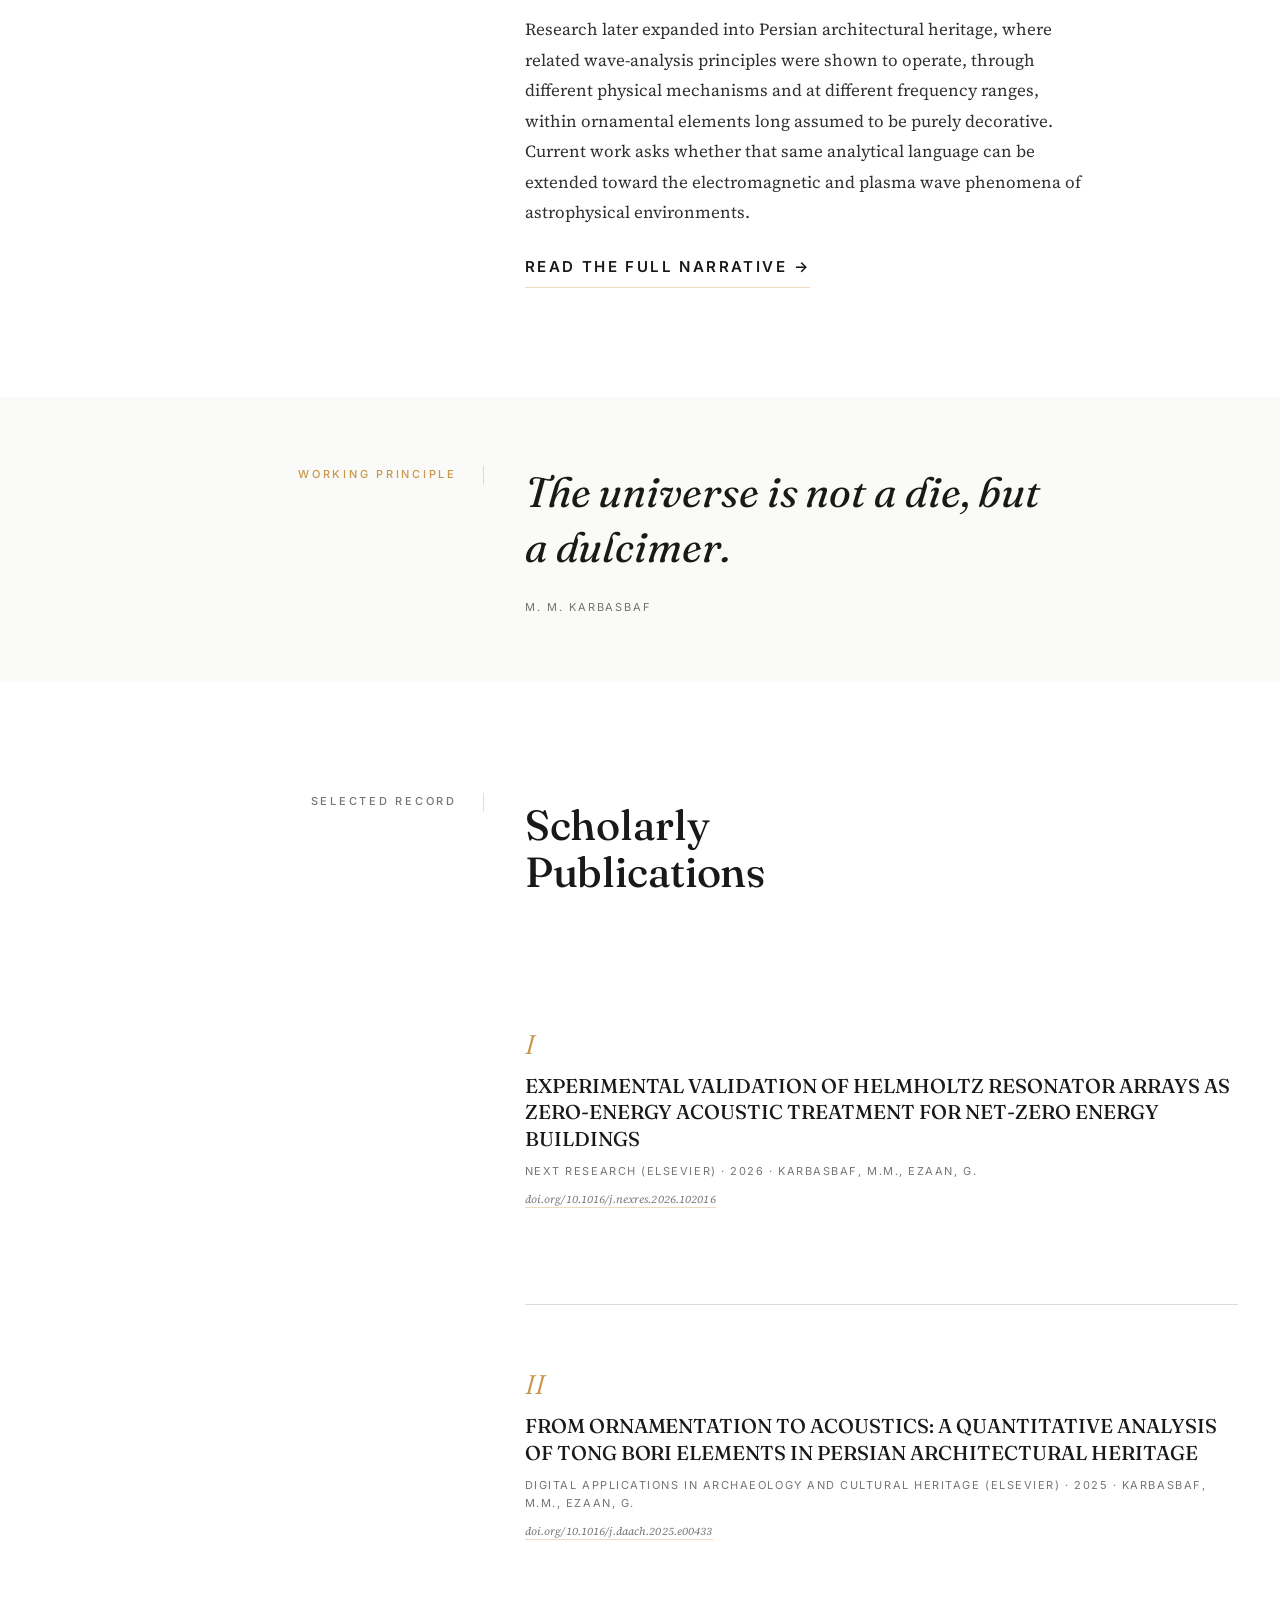
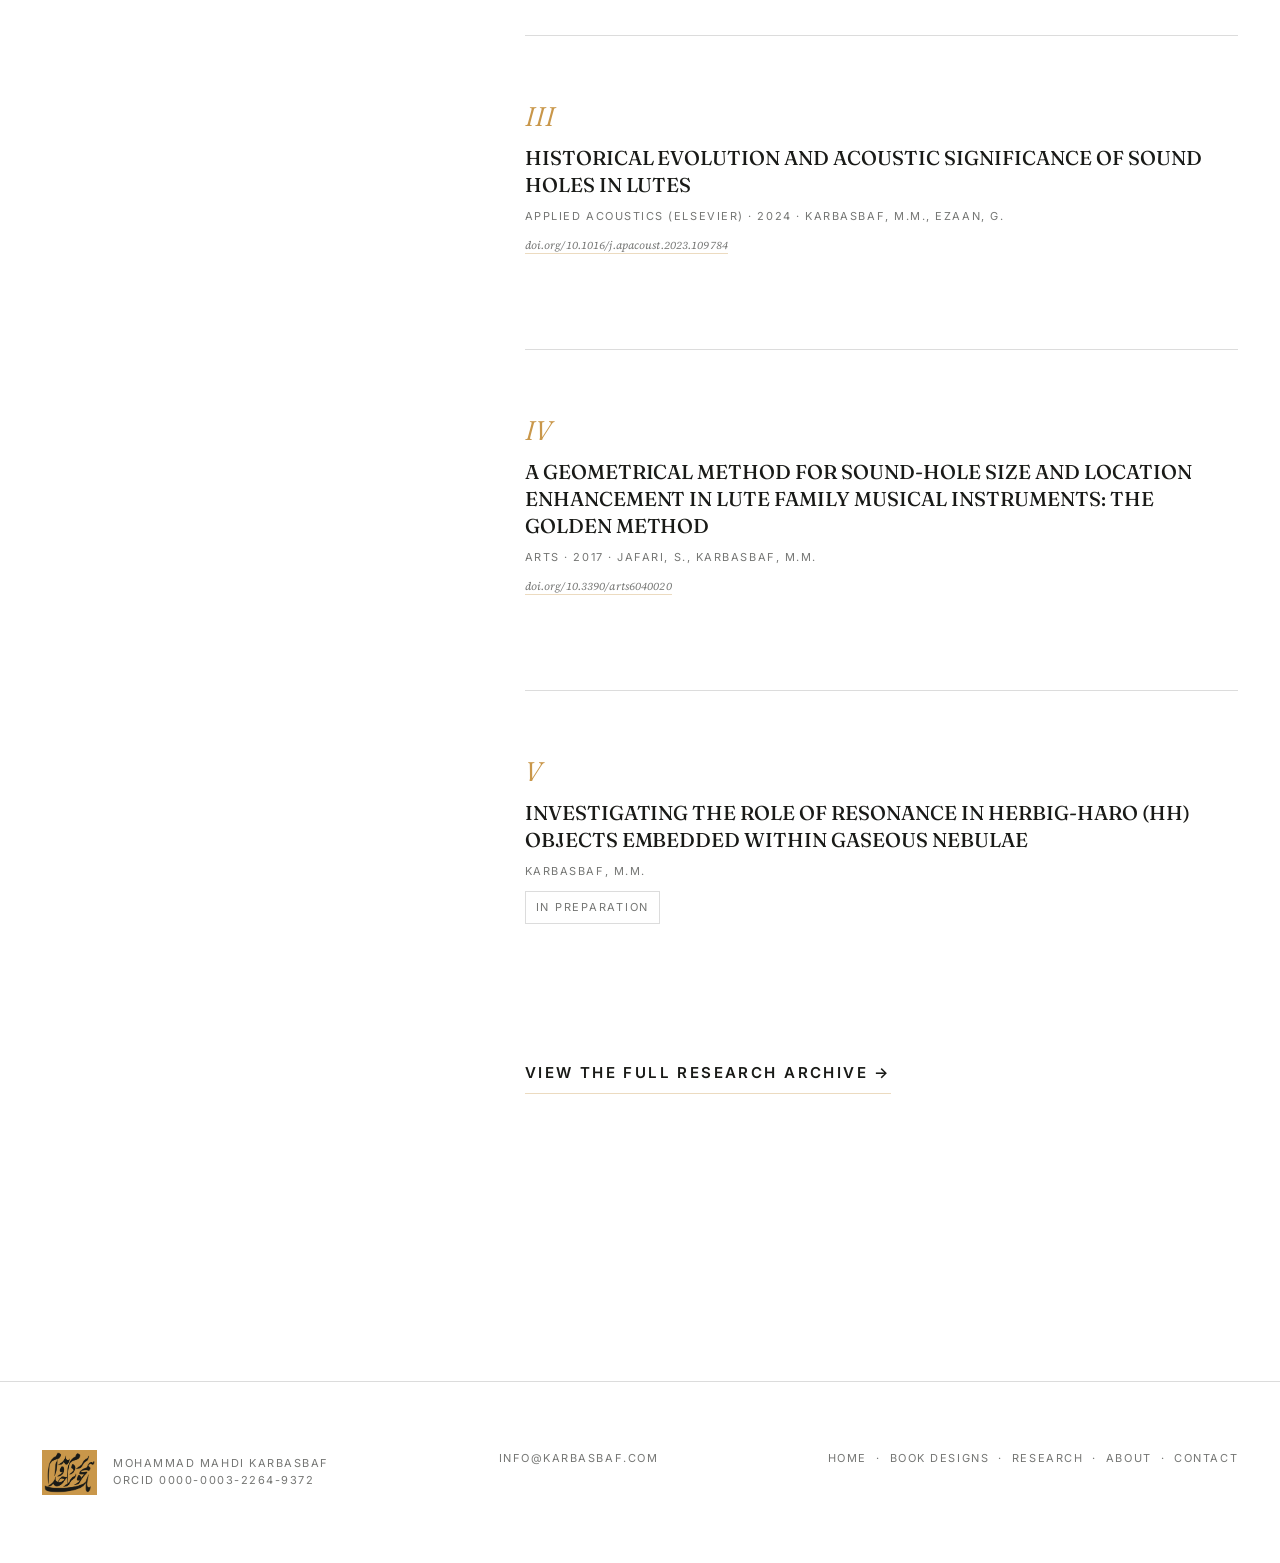
==== commit 52392ff8: "Update index.html" ====
--- a/index.html
+++ b/index.html
@@ -19,9 +19,6 @@
 <link rel="icon" type="image/png" sizes="16x16" href="favicon-16x16.png">
 
 <!-- Google Search results: circular variants -->
-<link rel="icon" type="image/png" sizes="48x48"   href="favicon-circle-48x48.png">
-<link rel="icon" type="image/png" sizes="96x96"   href="favicon-circle-96x96.png">
-<link rel="icon" type="image/png" sizes="144x144" href="favicon-circle-144x144.png">
 
 <link rel="manifest" href="site.webmanifest">
 <meta name="theme-color" content="#C9974A">
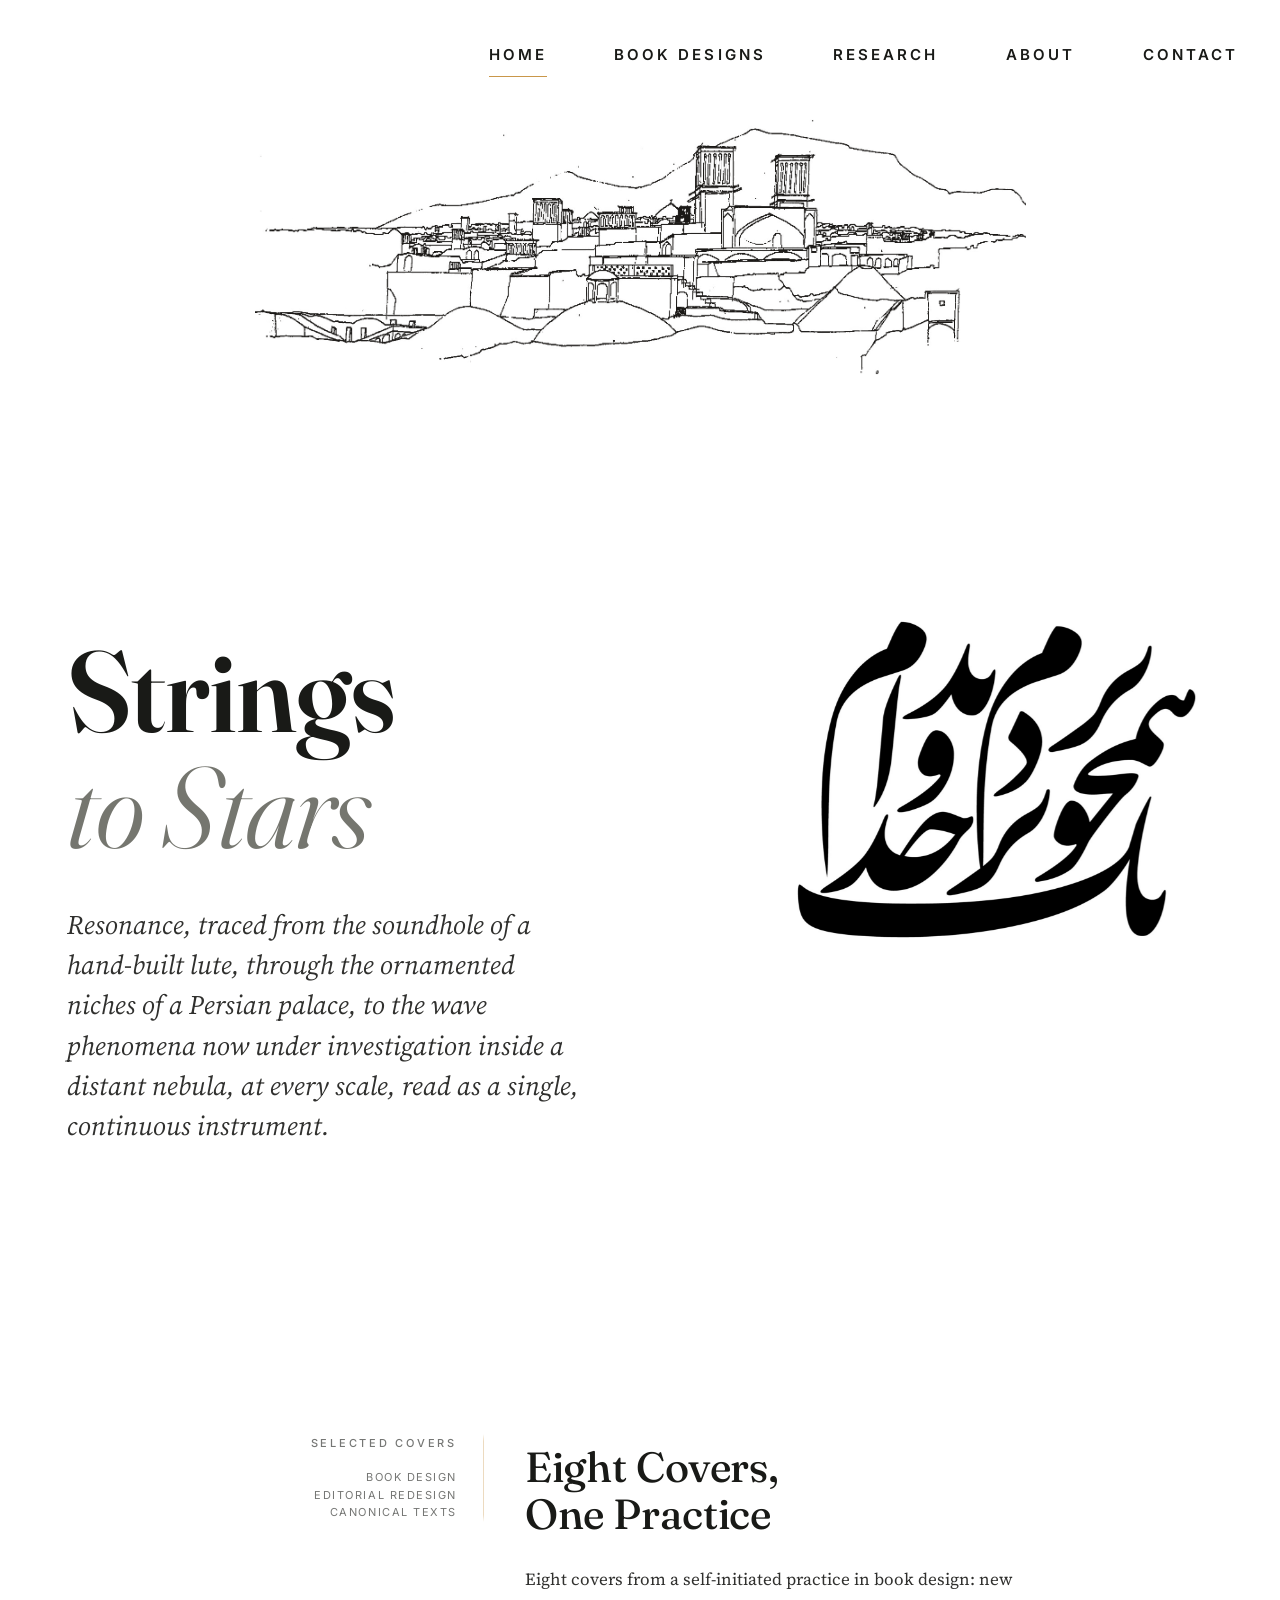
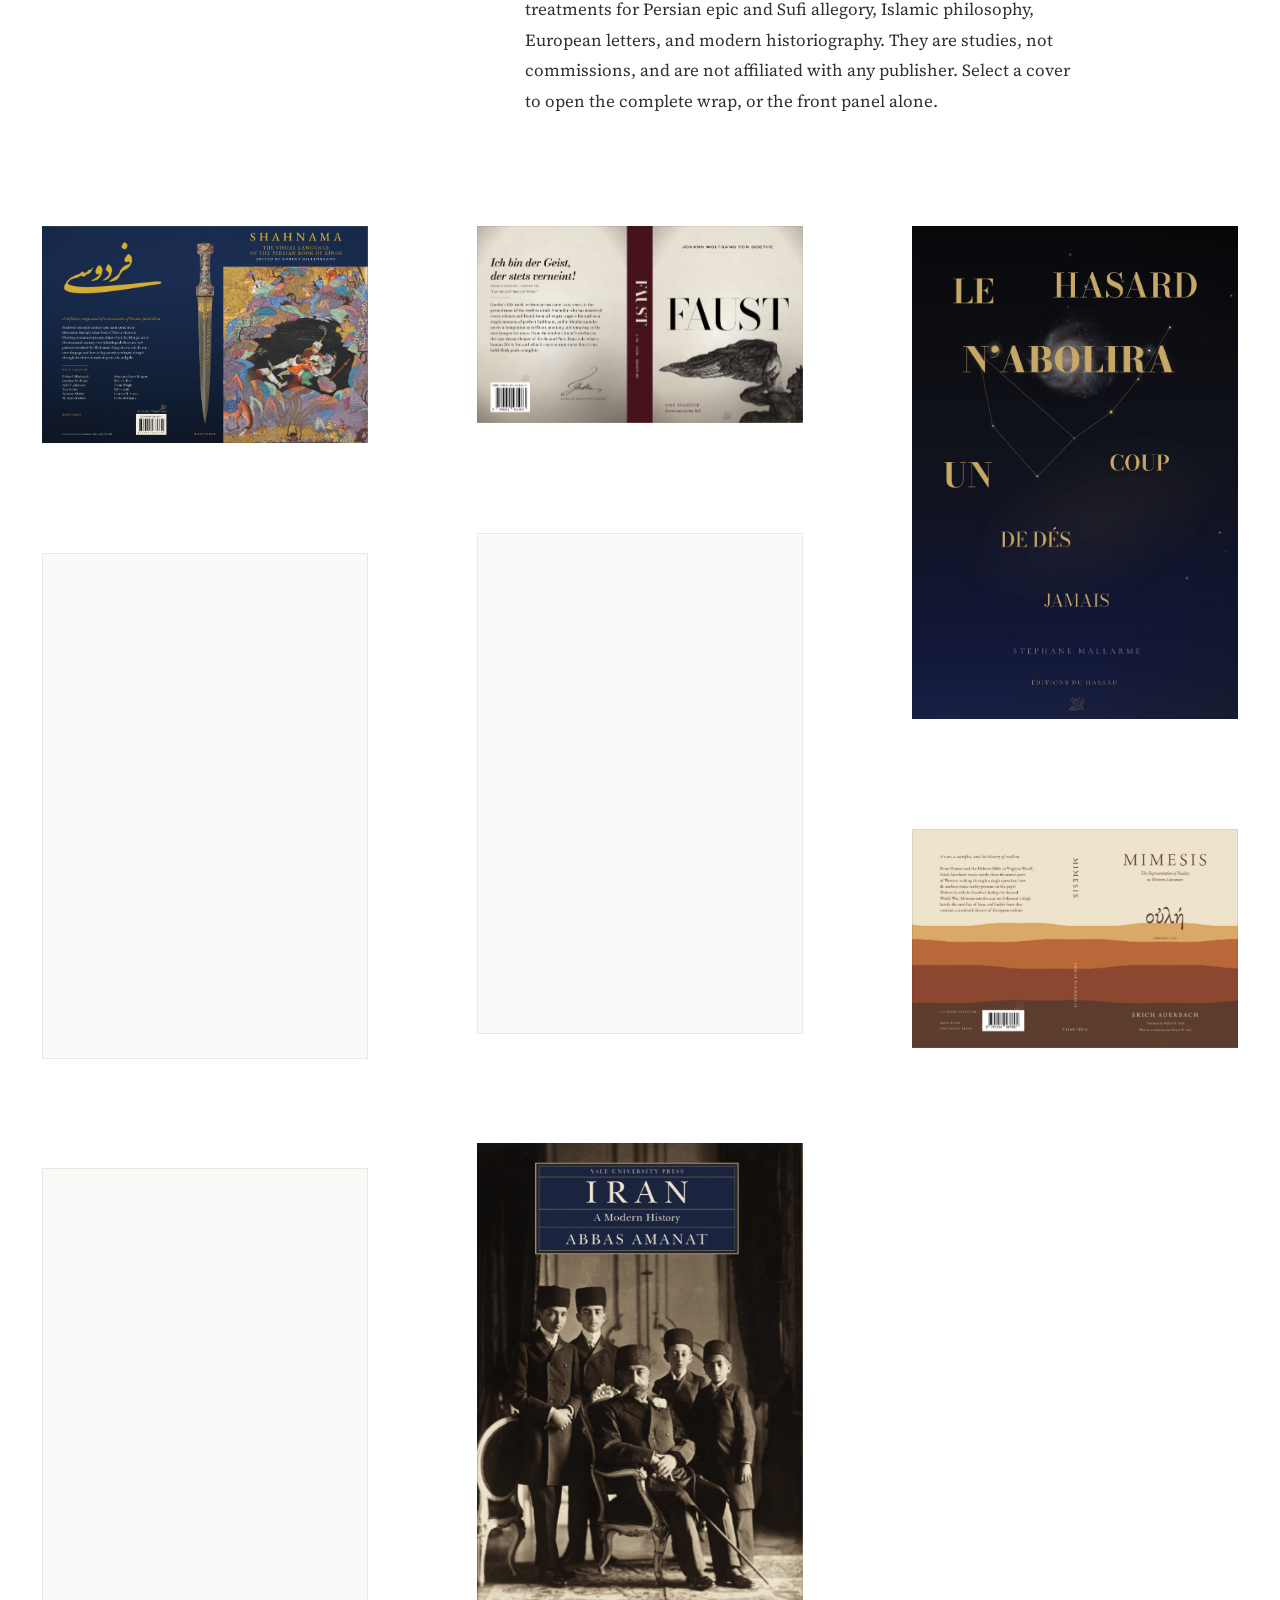
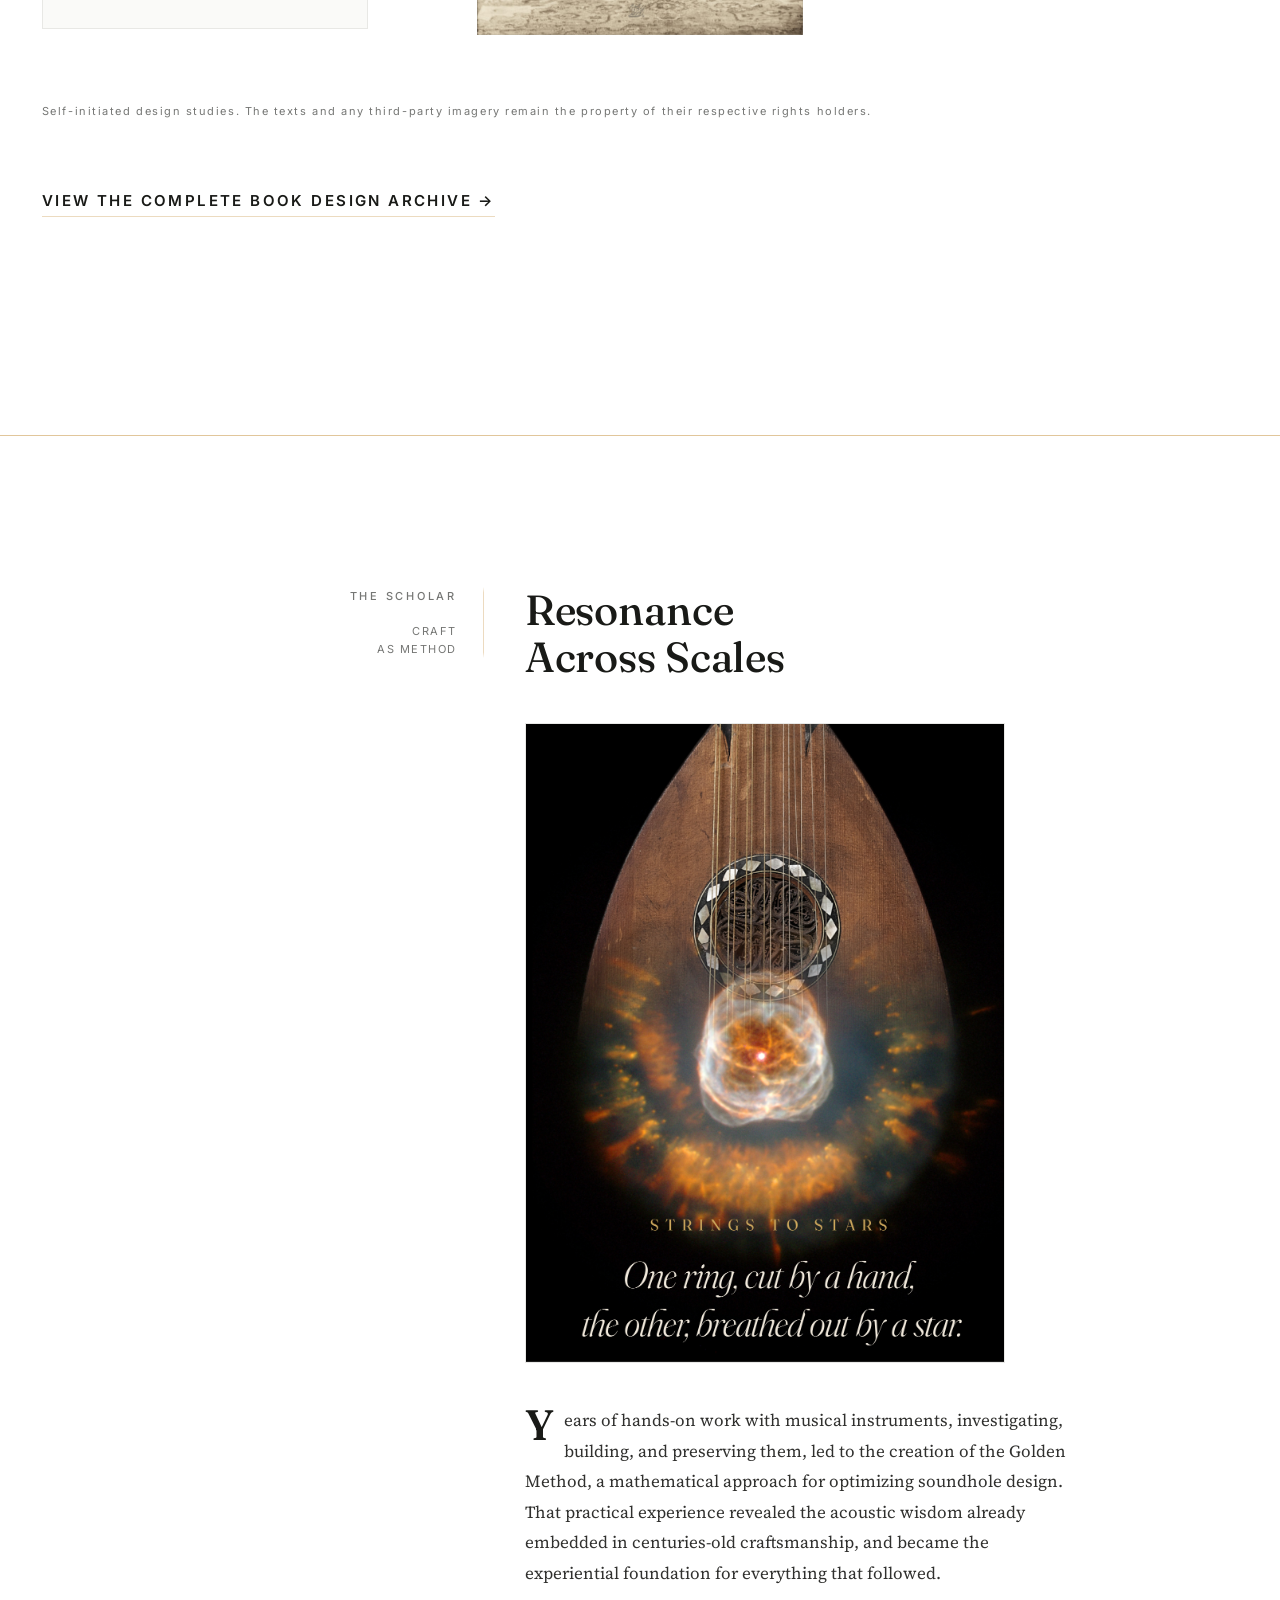
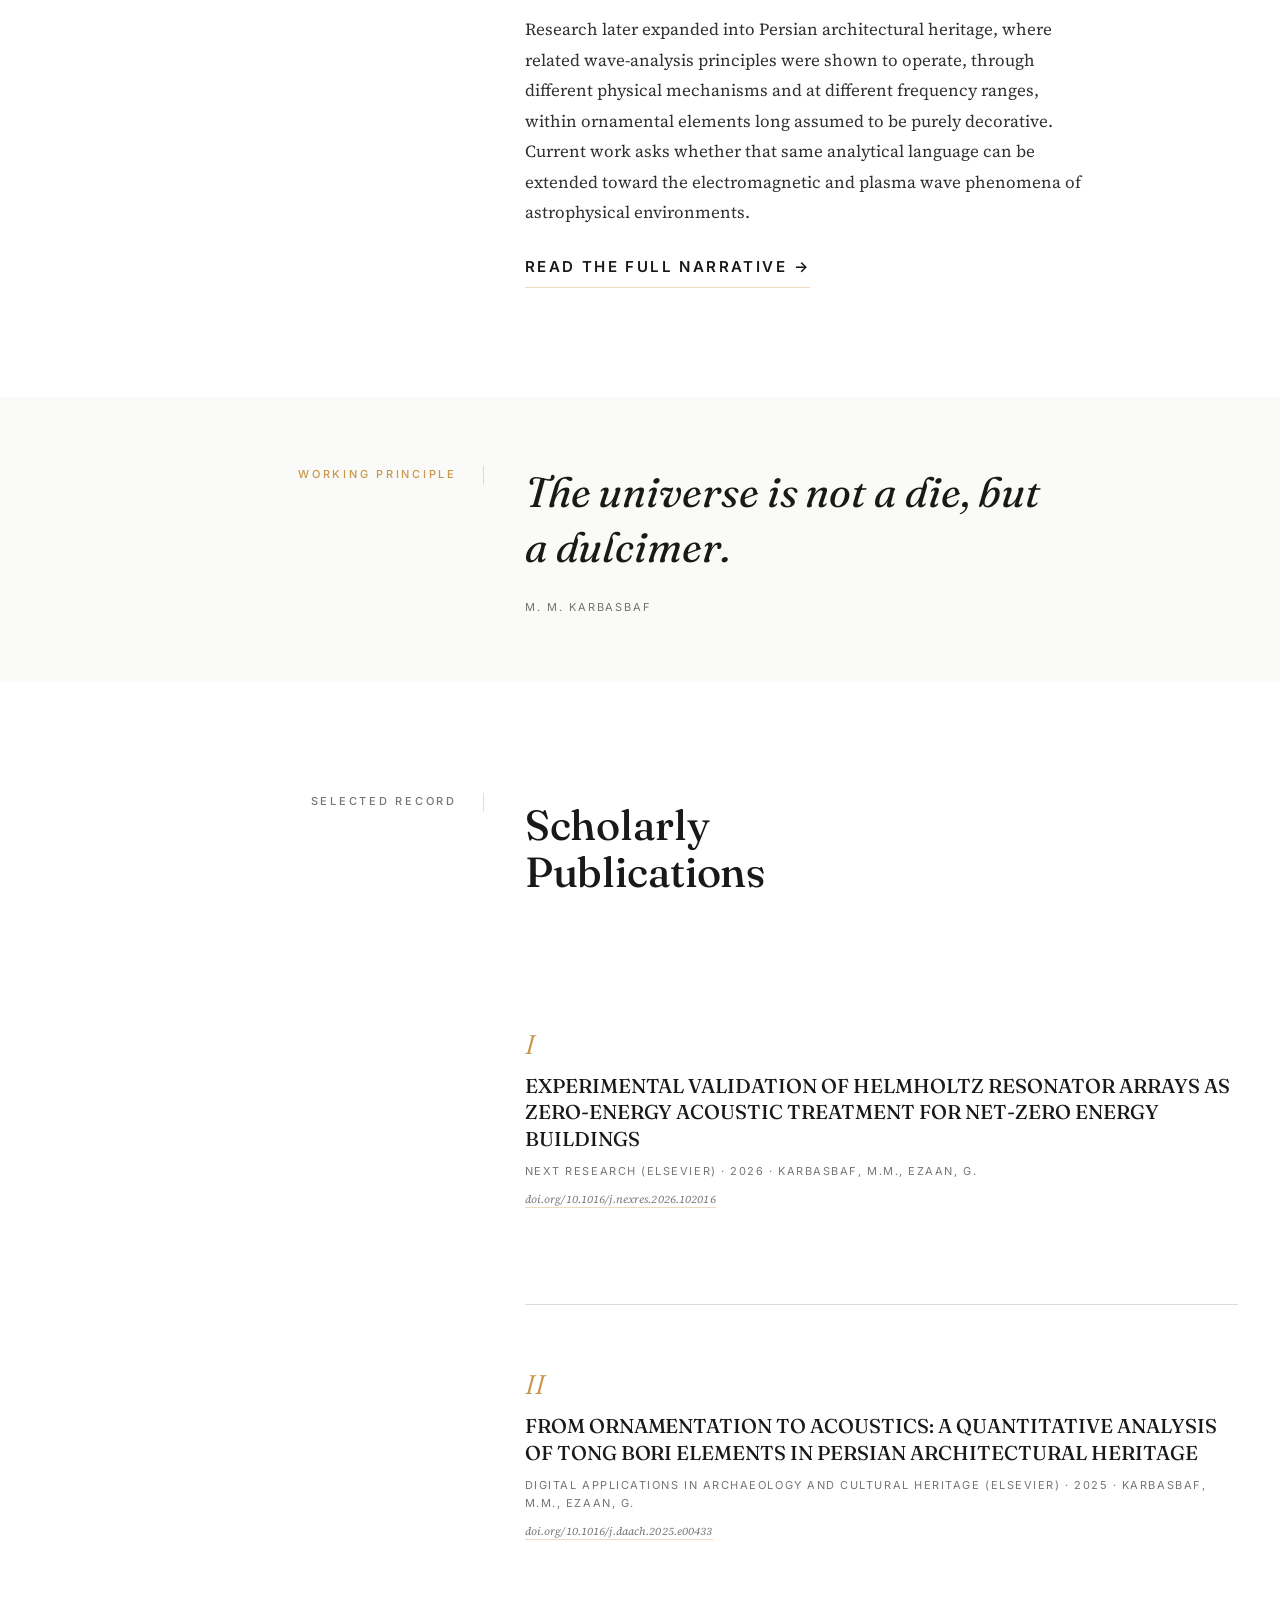
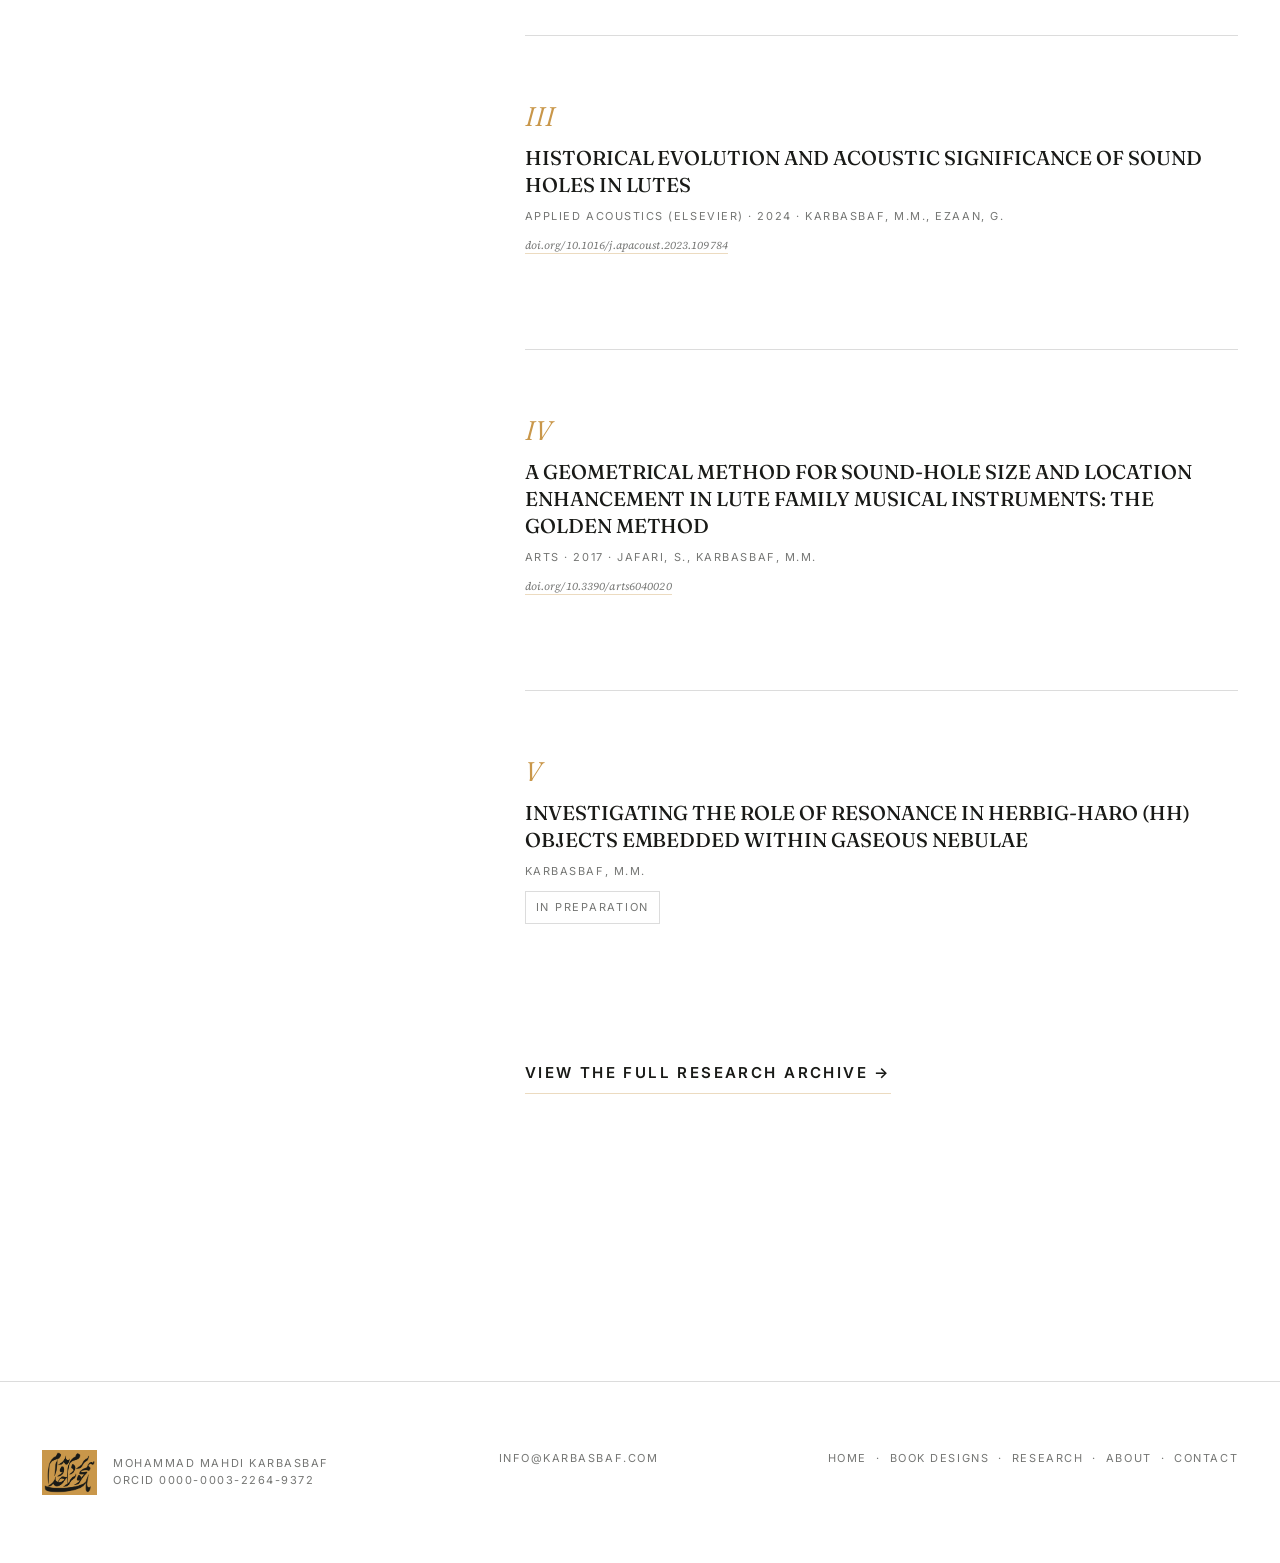
==== commit f042ae98: "Update index.html" ====
--- a/index.html
+++ b/index.html
@@ -4,7 +4,7 @@
 <meta charset="UTF-8">
 <meta name="viewport" content="width=device-width, initial-scale=1.0">
 <title>Mohammad Mahdi Karbasbaf — Strings to Stars</title>
-<meta name="description" content="Mohammad Mahdi Karbasbaf: acoustics research from lute soundholes to astrophysical wave phenomena, plus a practice in book cover design.">
+<meta name="description" content="Mohammad Mahdi Karbasbaf — scholar and researcher in acoustics, from lute soundholes to astrophysical waves, and a book cover designer.">
 
 <link rel="preconnect" href="https://fonts.googleapis.com">
 <link rel="preconnect" href="https://fonts.gstatic.com" crossorigin>
@@ -32,15 +32,15 @@
 <meta property="og:locale" content="en_US">
 <meta property="og:url" content="https://www.karbasbaf.com/">
 <meta property="og:title" content="Mohammad Mahdi Karbasbaf — Strings to Stars">
-<meta property="og:description" content="Mohammad Mahdi Karbasbaf: acoustics research from lute soundholes to astrophysical wave phenomena, plus a practice in book cover design.">
-<meta property="og:image" content="https://www.karbasbaf.com/assets/images/hero-calligraphy.jpg">
+<meta property="og:description" content="Mohammad Mahdi Karbasbaf — scholar and researcher in acoustics, from lute soundholes to astrophysical waves, and a book cover designer.">
+<meta name="twitter:image" content="https://www.karbasbaf.com/assets/images/og-cover.jpg">
 <meta property="og:image:width" content="1618">
 <meta property="og:image:height" content="1000">
 <meta property="og:image:alt" content="Thuluth-script calligraphic rendering by Mohammad Mahdi Karbasbaf">
 
 <meta name="twitter:card" content="summary_large_image">
 <meta name="twitter:title" content="Mohammad Mahdi Karbasbaf — Strings to Stars">
-<meta name="twitter:description" content="Mohammad Mahdi Karbasbaf: acoustics research from lute soundholes to astrophysical wave phenomena, plus a practice in book cover design.">
+<meta name="twitter:description" content="Mohammad Mahdi Karbasbaf — scholar and researcher in acoustics, from lute soundholes to astrophysical waves, and a book cover designer.">
 <meta name="twitter:image" content="https://www.karbasbaf.com/assets/images/hero-calligraphy.jpg">
 <meta name="twitter:image:alt" content="Thuluth-script calligraphic rendering by Mohammad Mahdi Karbasbaf">
 
@@ -59,7 +59,7 @@
   "@type": ["WebPage", "ProfilePage"],
   "name": "Mohammad Mahdi Karbasbaf — Strings to Stars",
   "url": "https://www.karbasbaf.com/",
-  "description": "Mohammad Mahdi Karbasbaf: acoustics research from lute soundholes to astrophysical wave phenomena, plus a practice in book cover design.",
+  "description": "Mohammad Mahdi Karbasbaf — scholar and researcher in acoustics, from lute soundholes to astrophysical waves, and a book cover designer.",
   "isPartOf": { "@type": "WebSite", "name": "Karbasbaf Archive", "url": "https://www.karbasbaf.com/" },
   "mainEntity": {
     "@type": "Person",
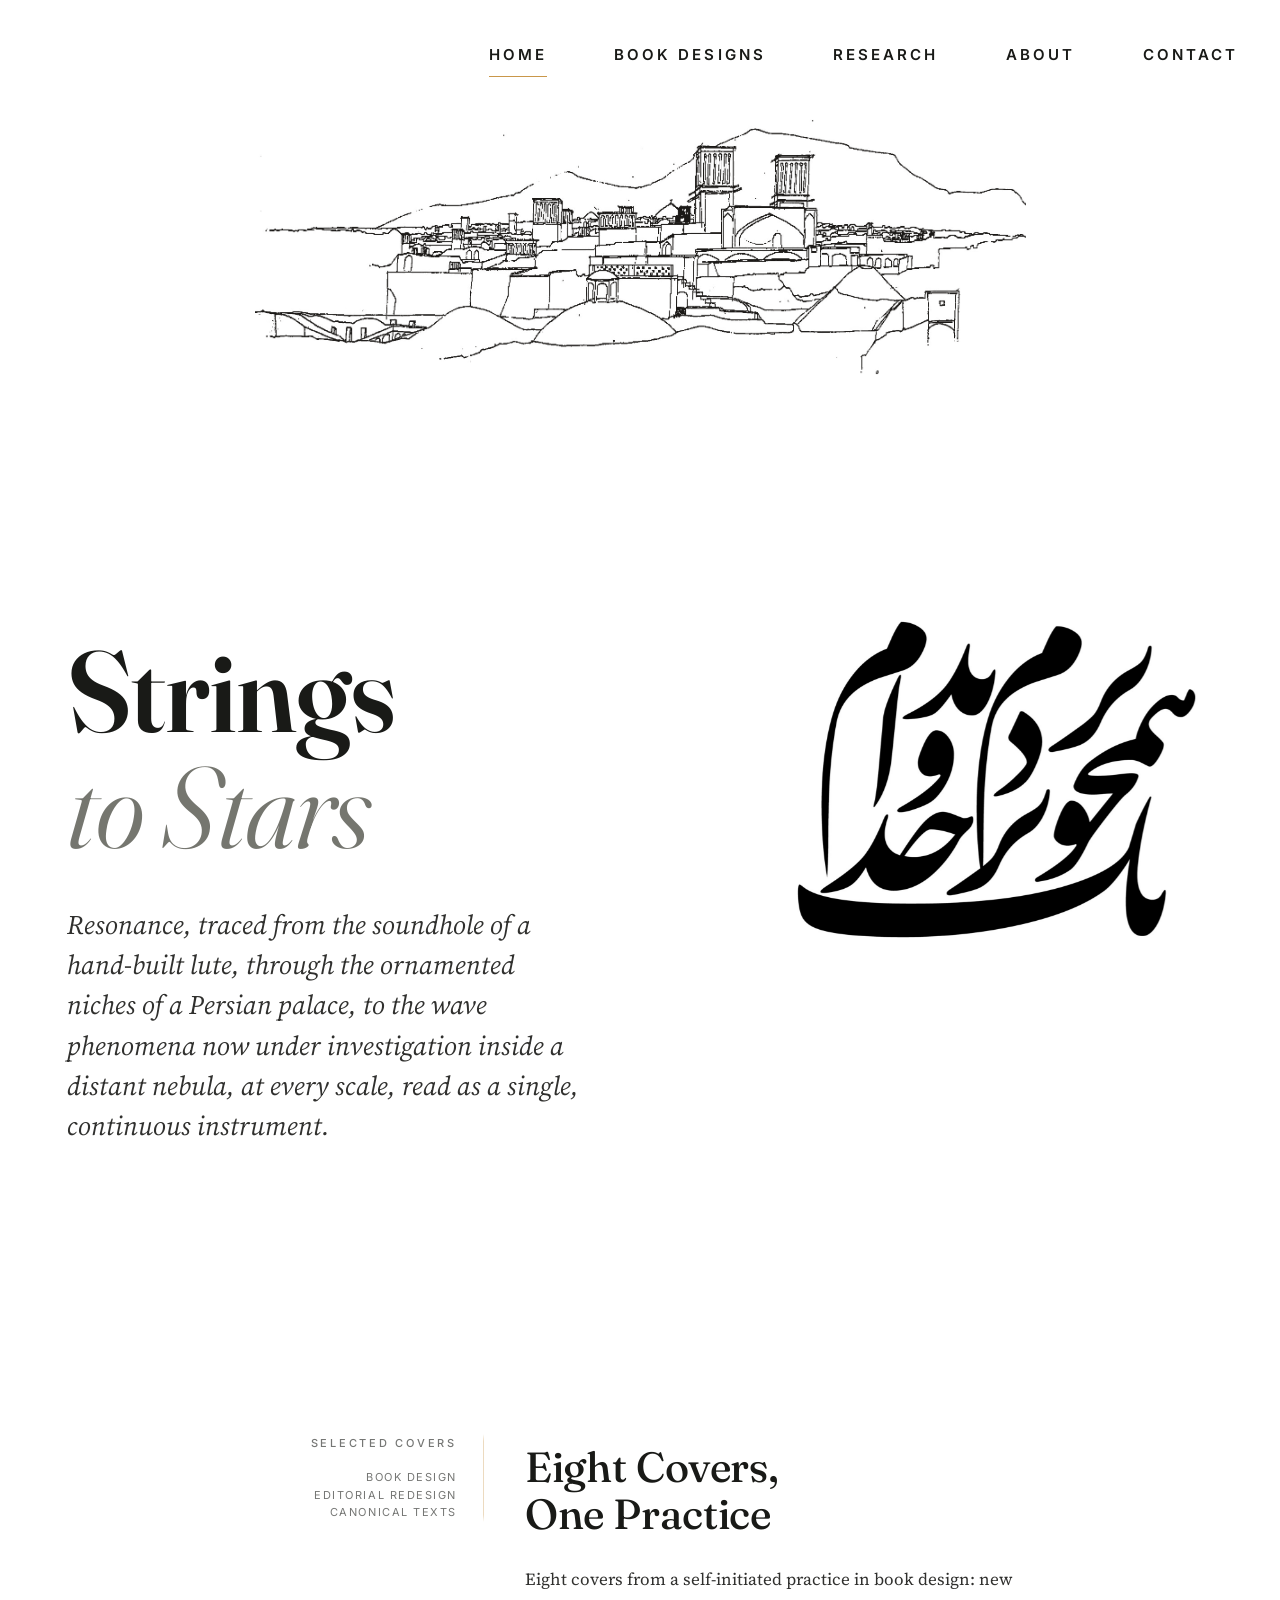
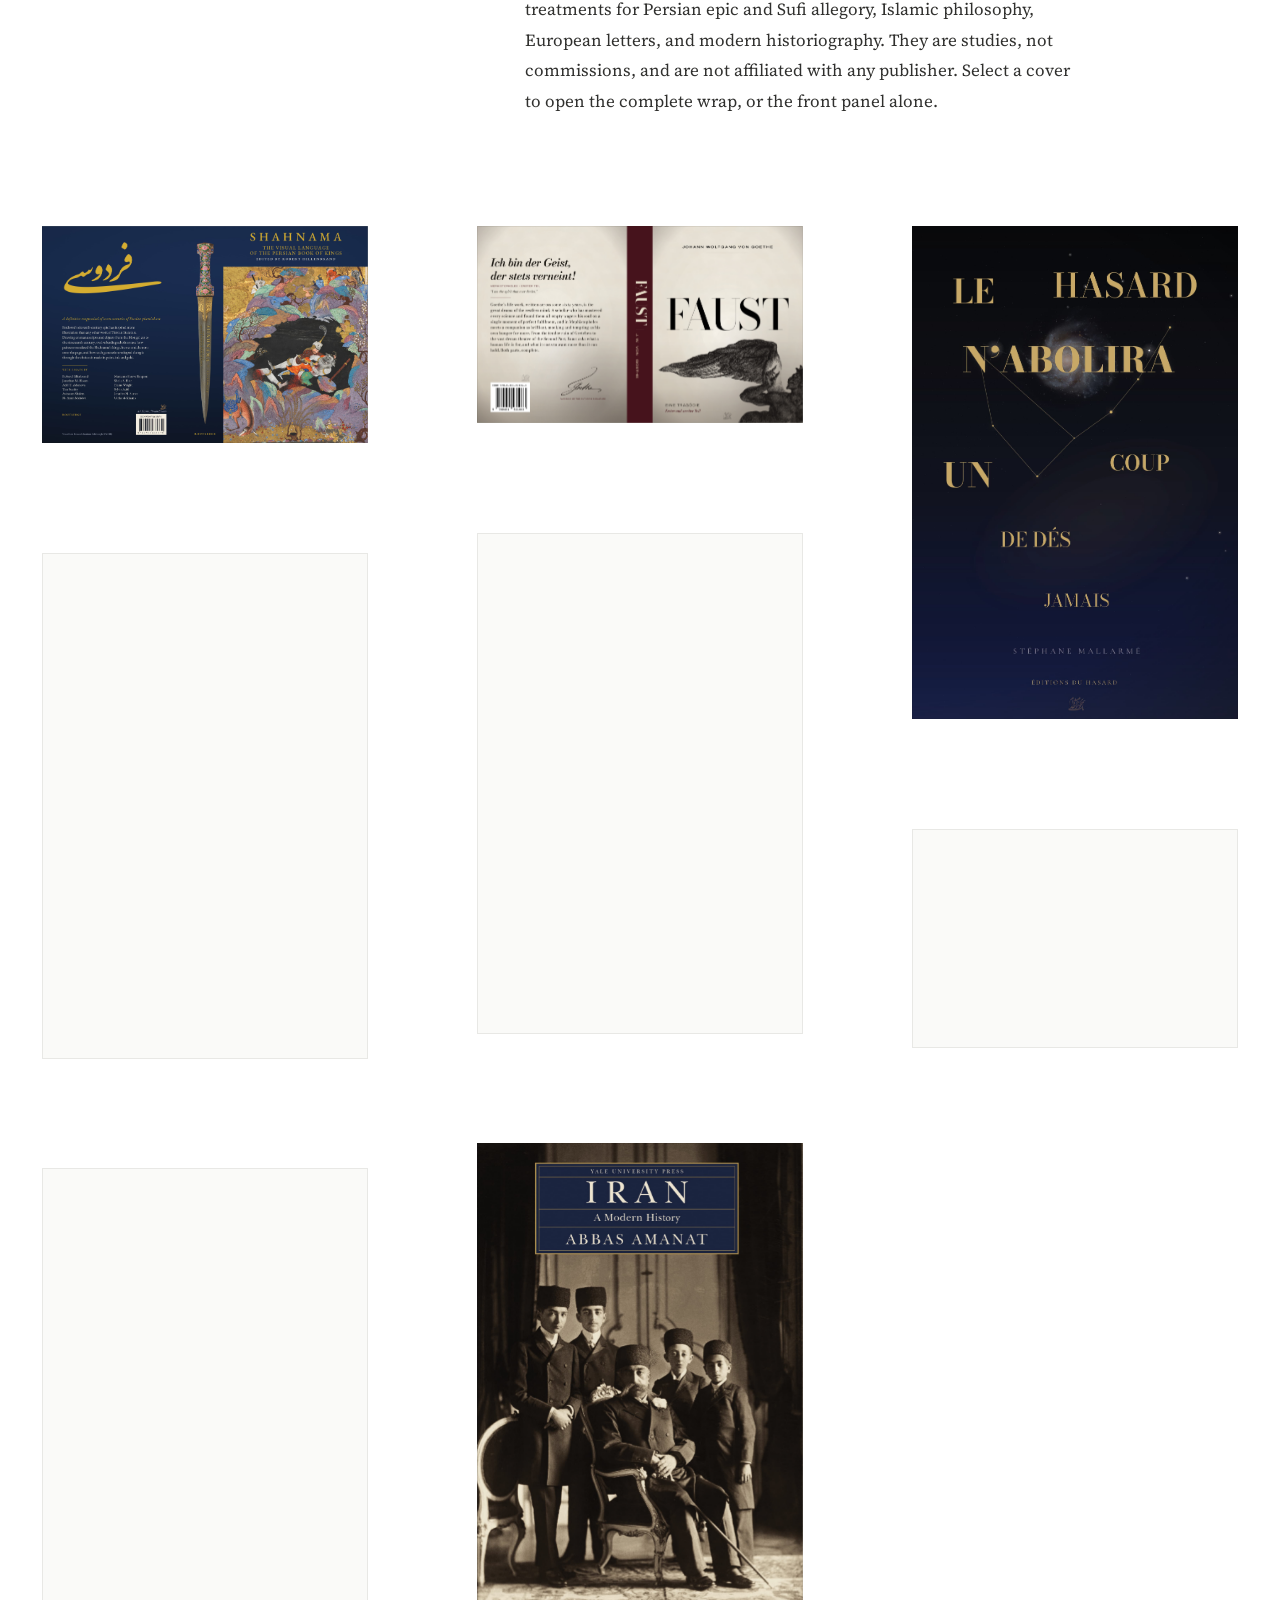
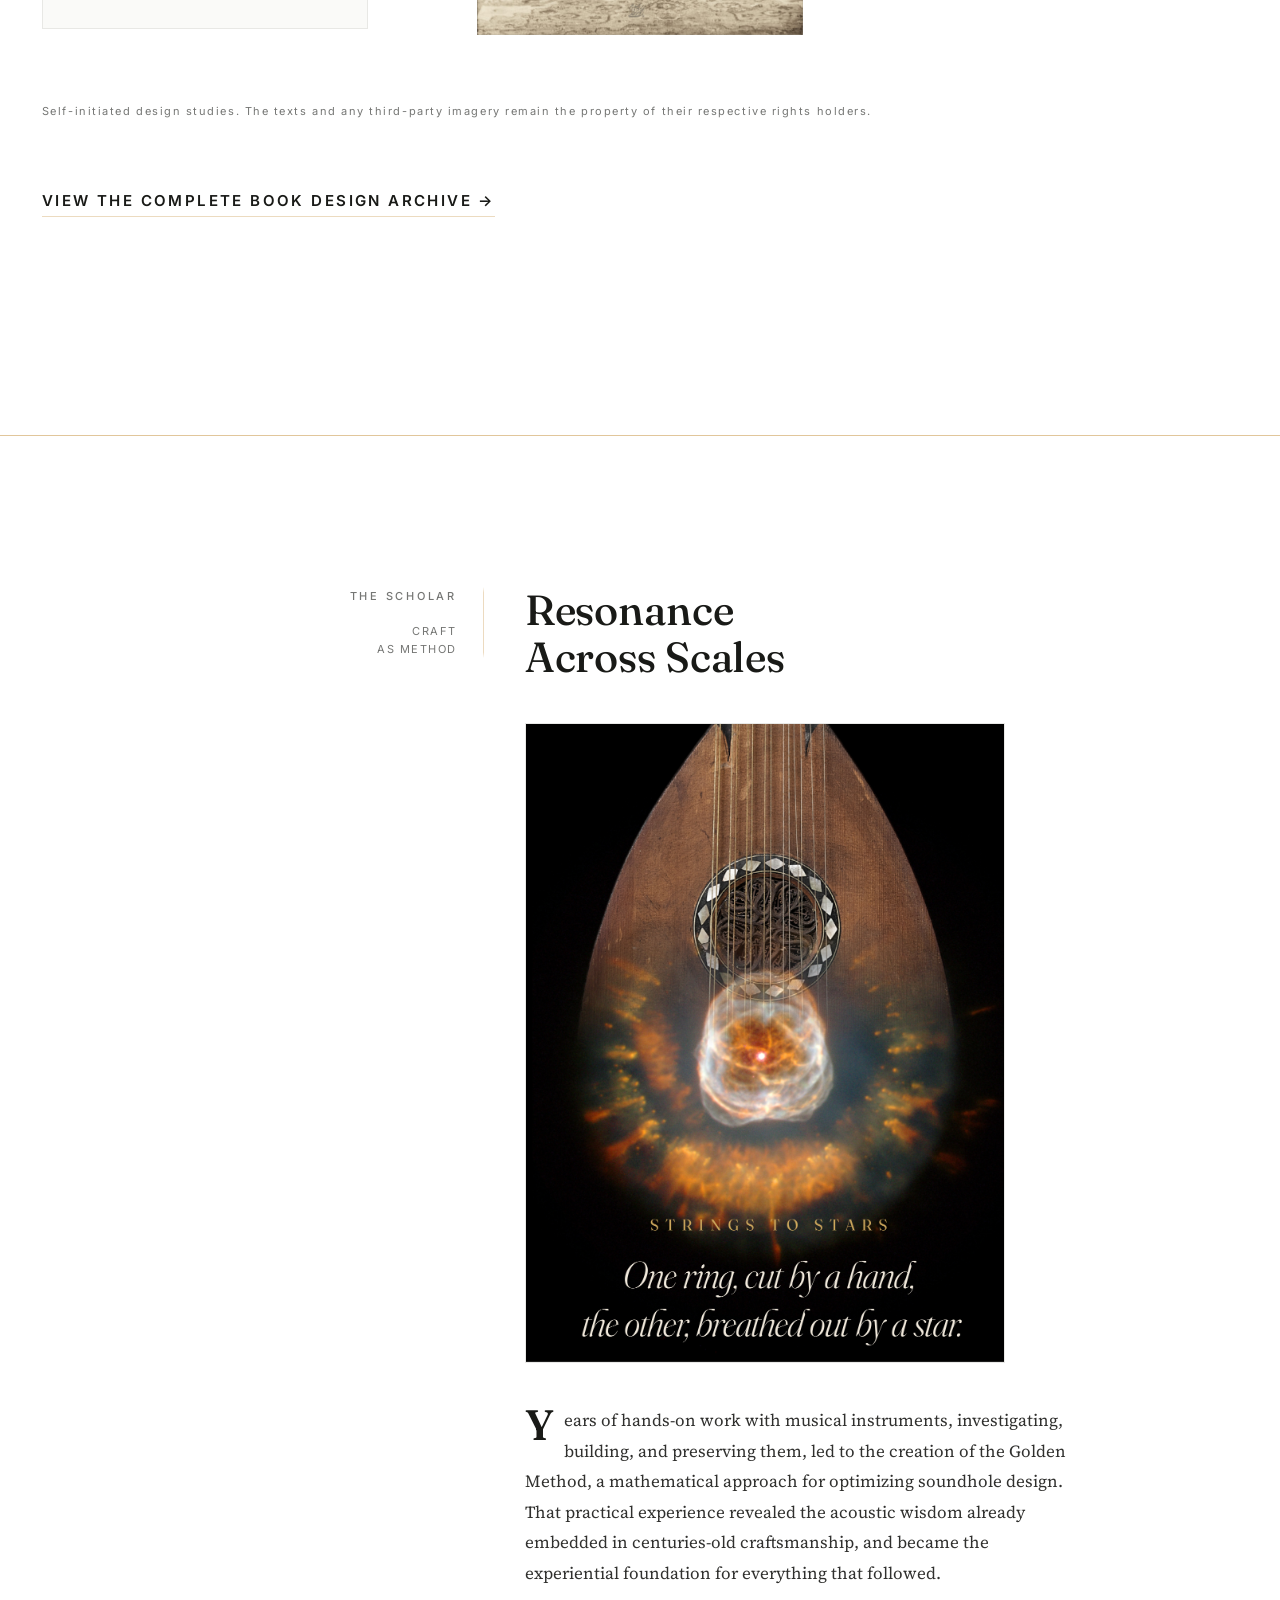
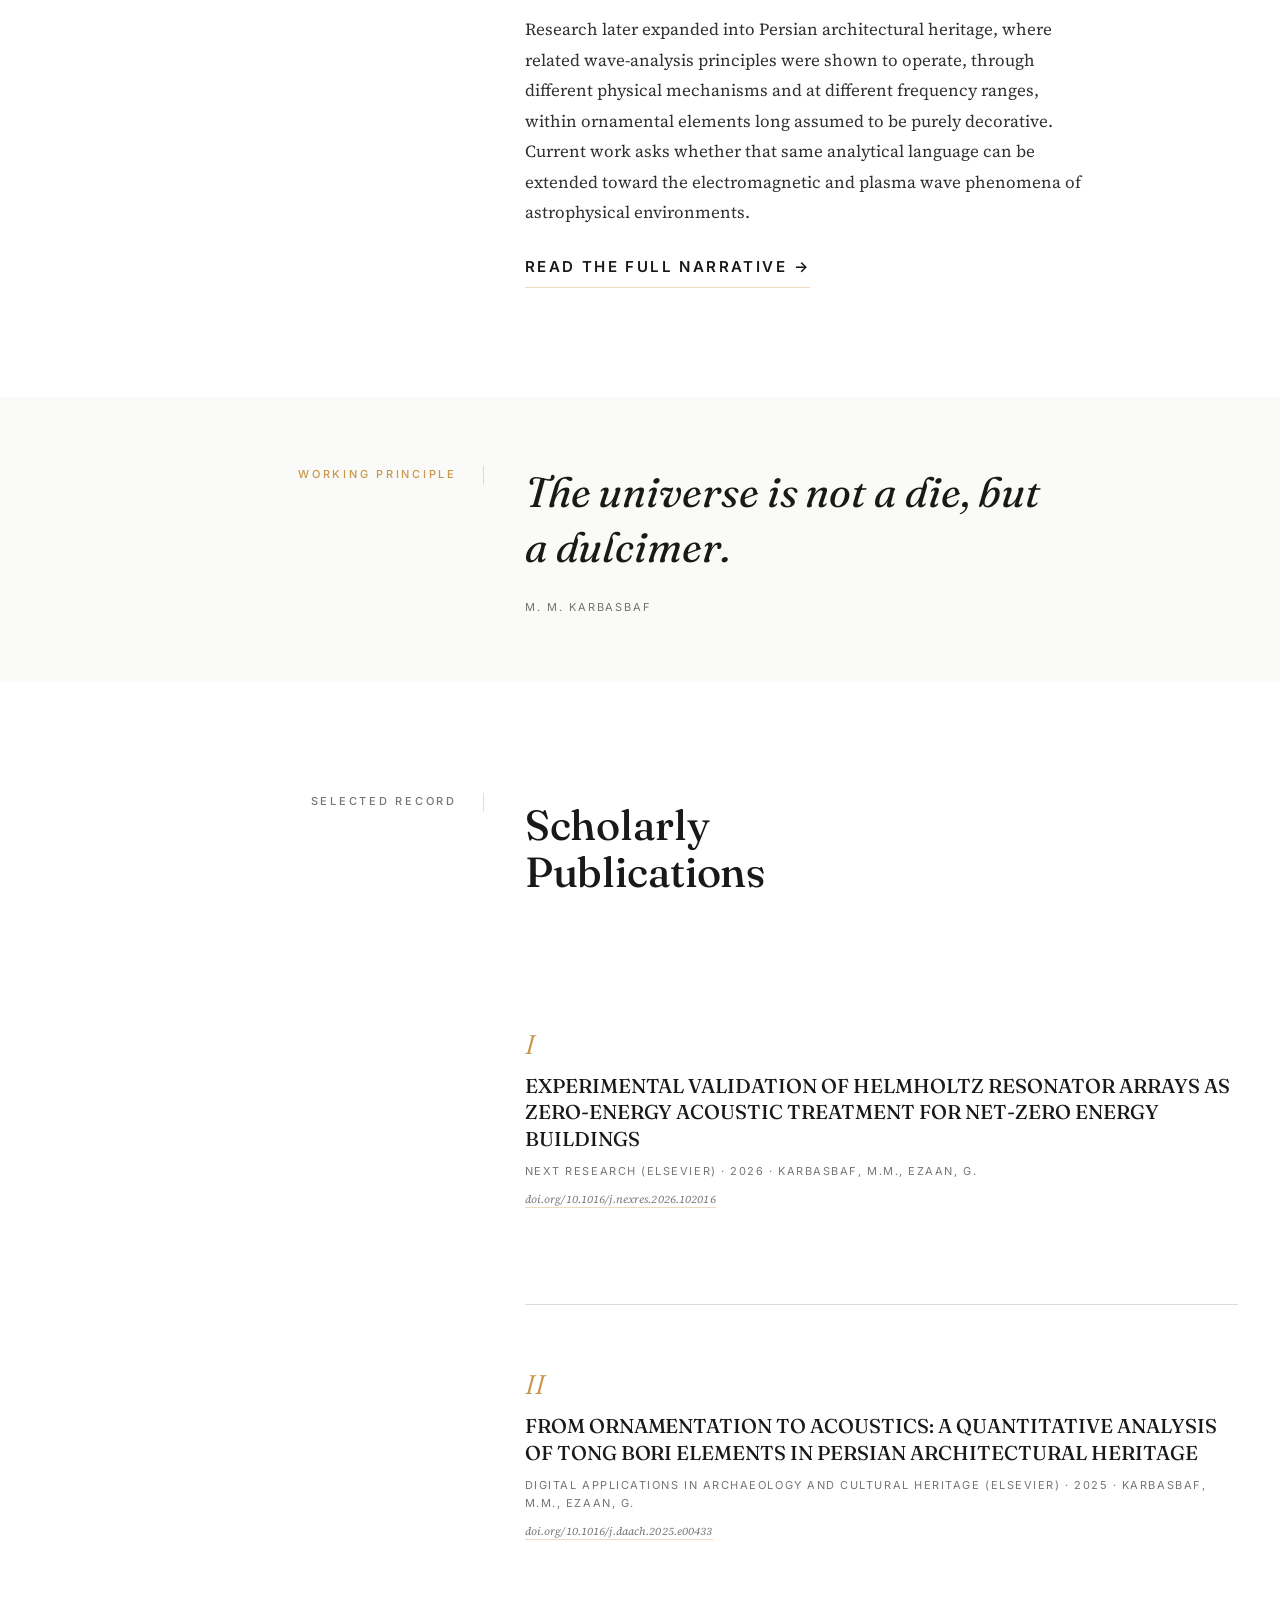
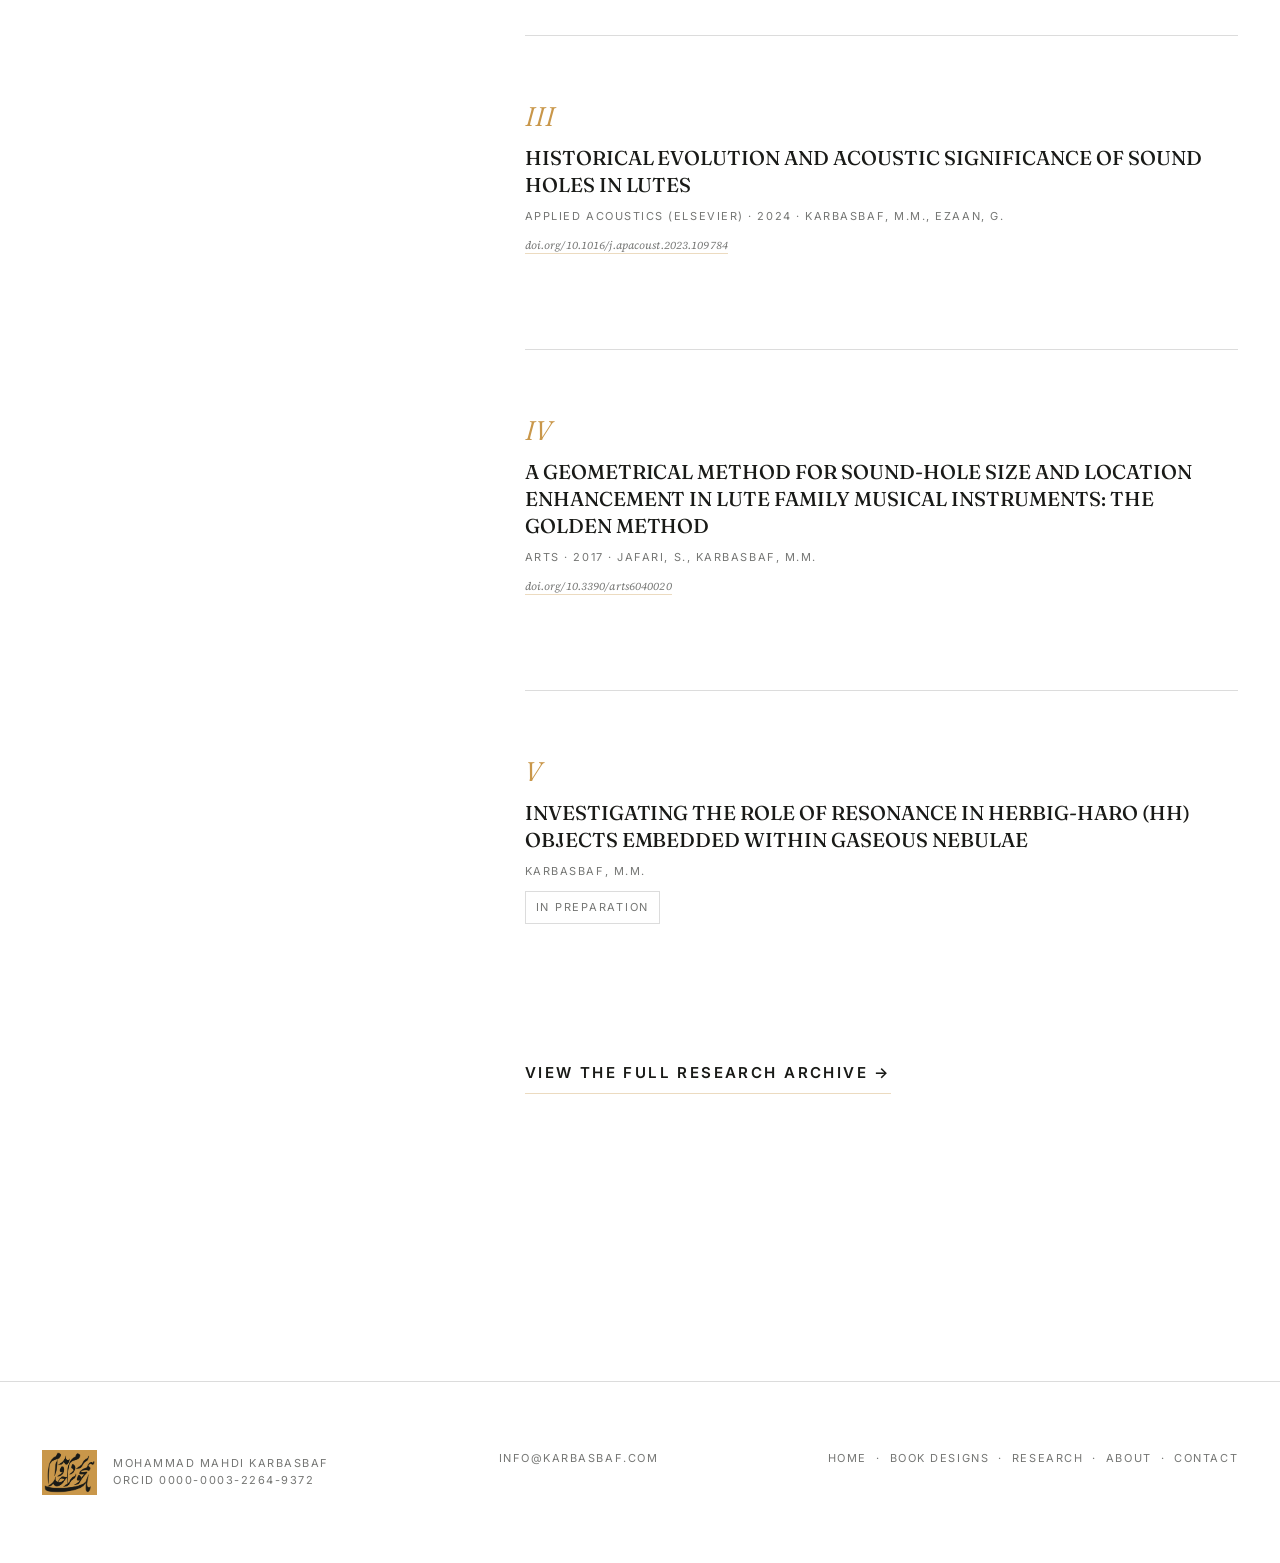
==== commit 0409d5a9: "Update index.html" ====
--- a/index.html
+++ b/index.html
@@ -41,7 +41,7 @@
 <meta name="twitter:card" content="summary_large_image">
 <meta name="twitter:title" content="Mohammad Mahdi Karbasbaf — Strings to Stars">
 <meta name="twitter:description" content="Mohammad Mahdi Karbasbaf — scholar and researcher in acoustics, from lute soundholes to astrophysical waves, and a book cover designer.">
-<meta name="twitter:image" content="https://www.karbasbaf.com/assets/images/hero-calligraphy.jpg">
+<meta name="twitter:image" content="https://www.karbasbaf.com/assets/images/og-cover.jpg">
 <meta name="twitter:image:alt" content="Thuluth-script calligraphic rendering by Mohammad Mahdi Karbasbaf">
 
 <!-- MASTER BLUEPRINT: Dedicated Portrait / Headshot
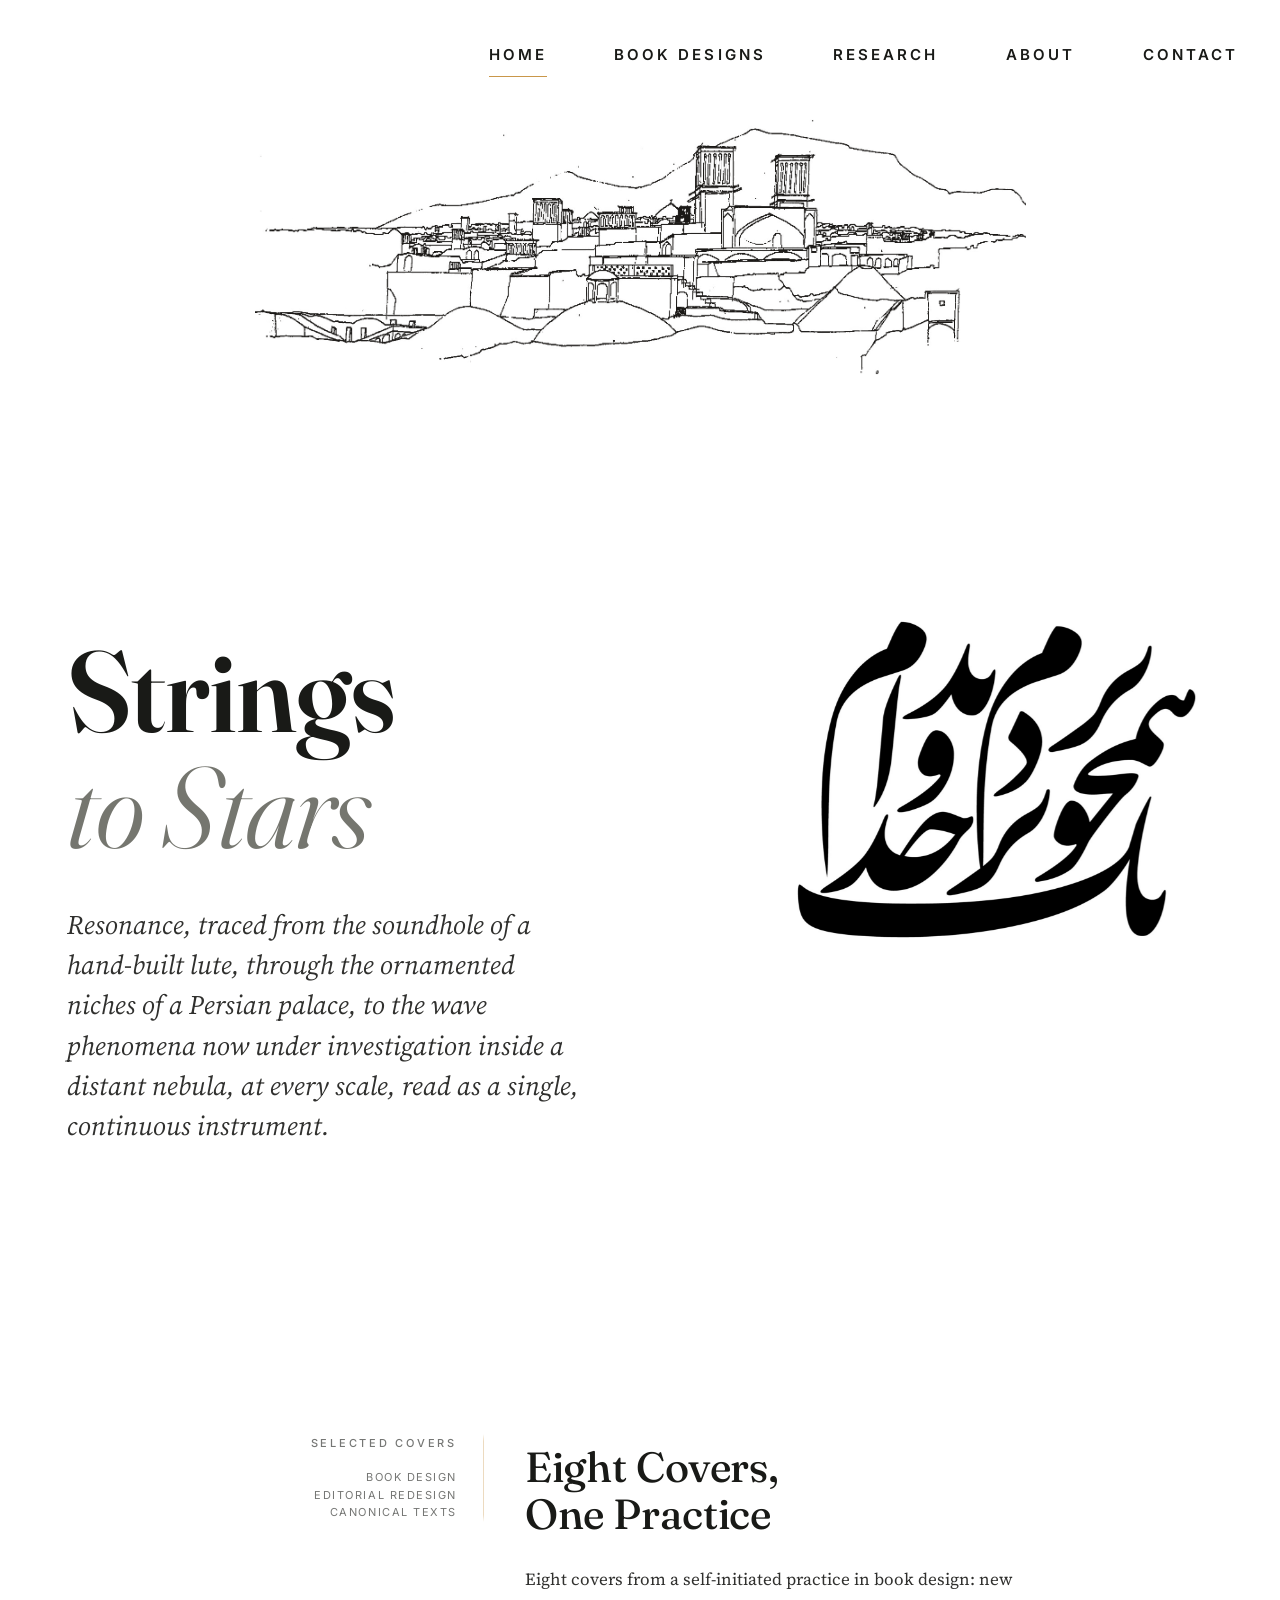
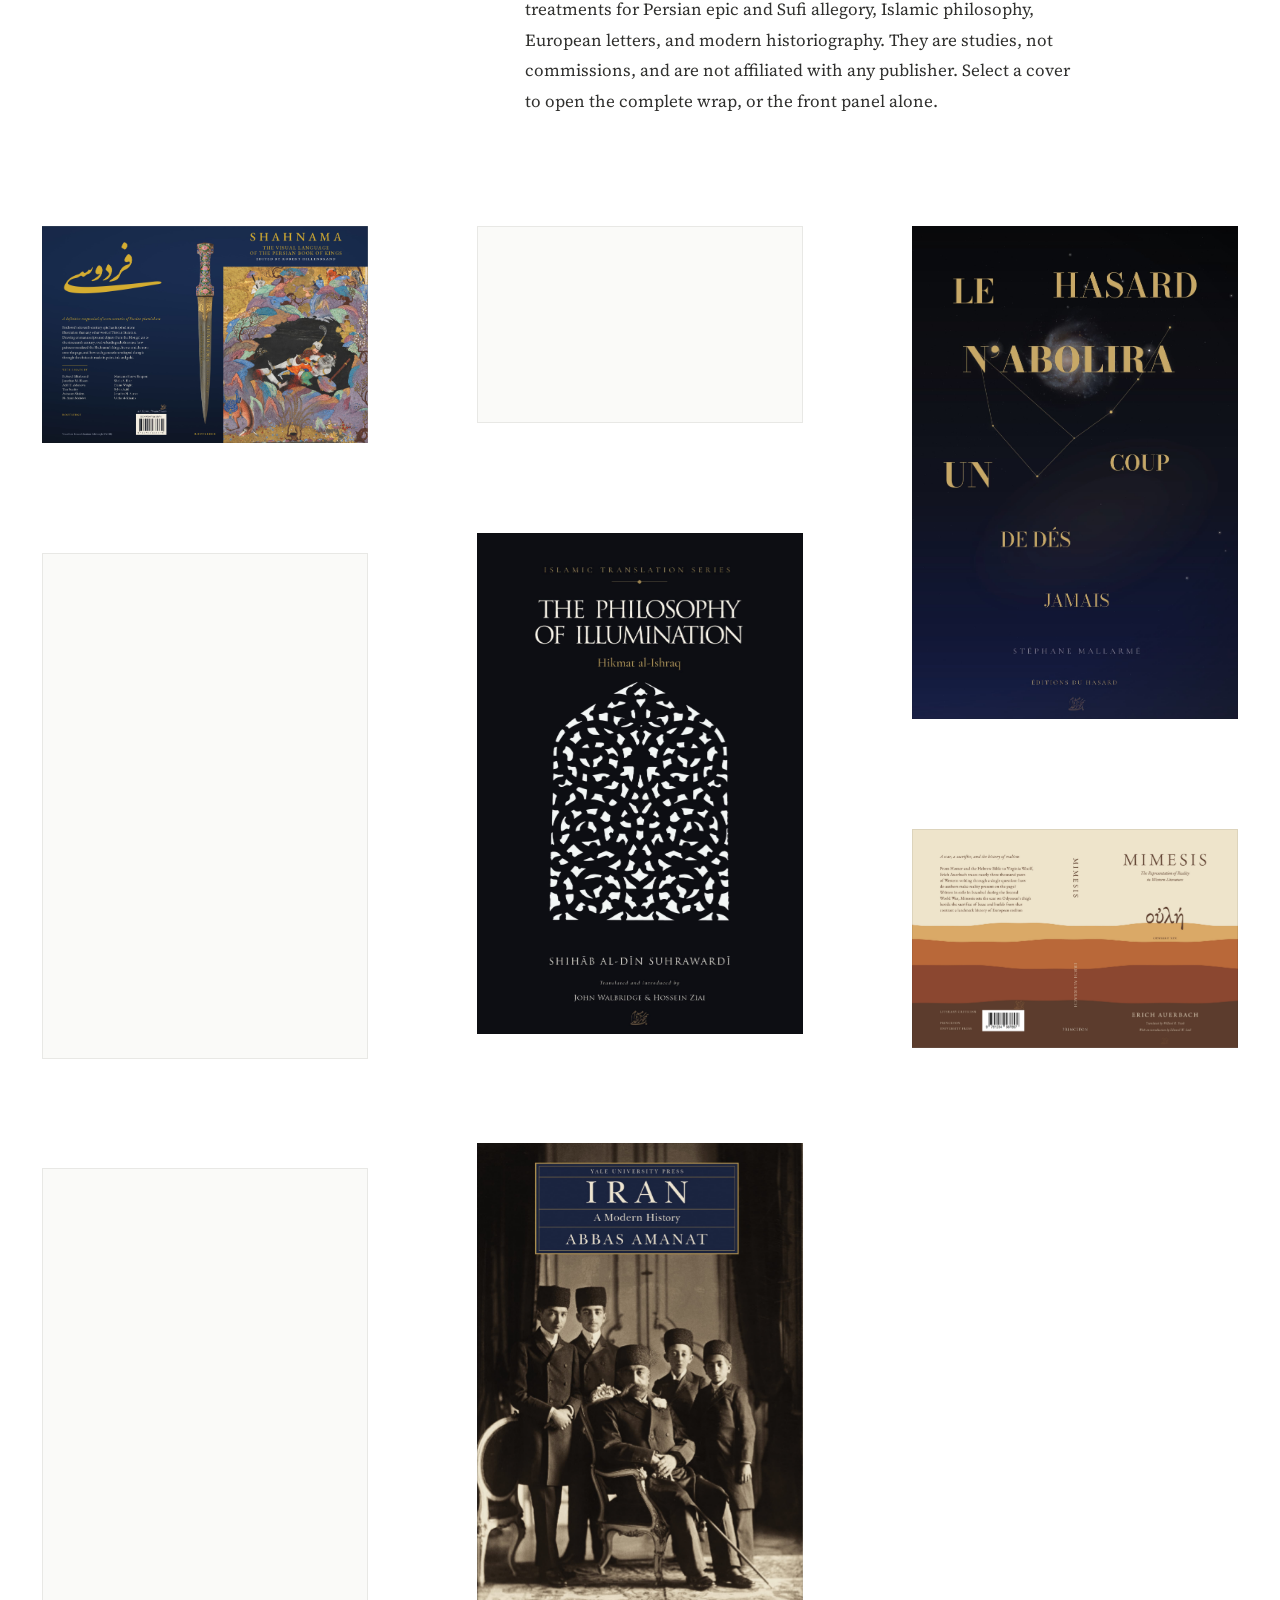
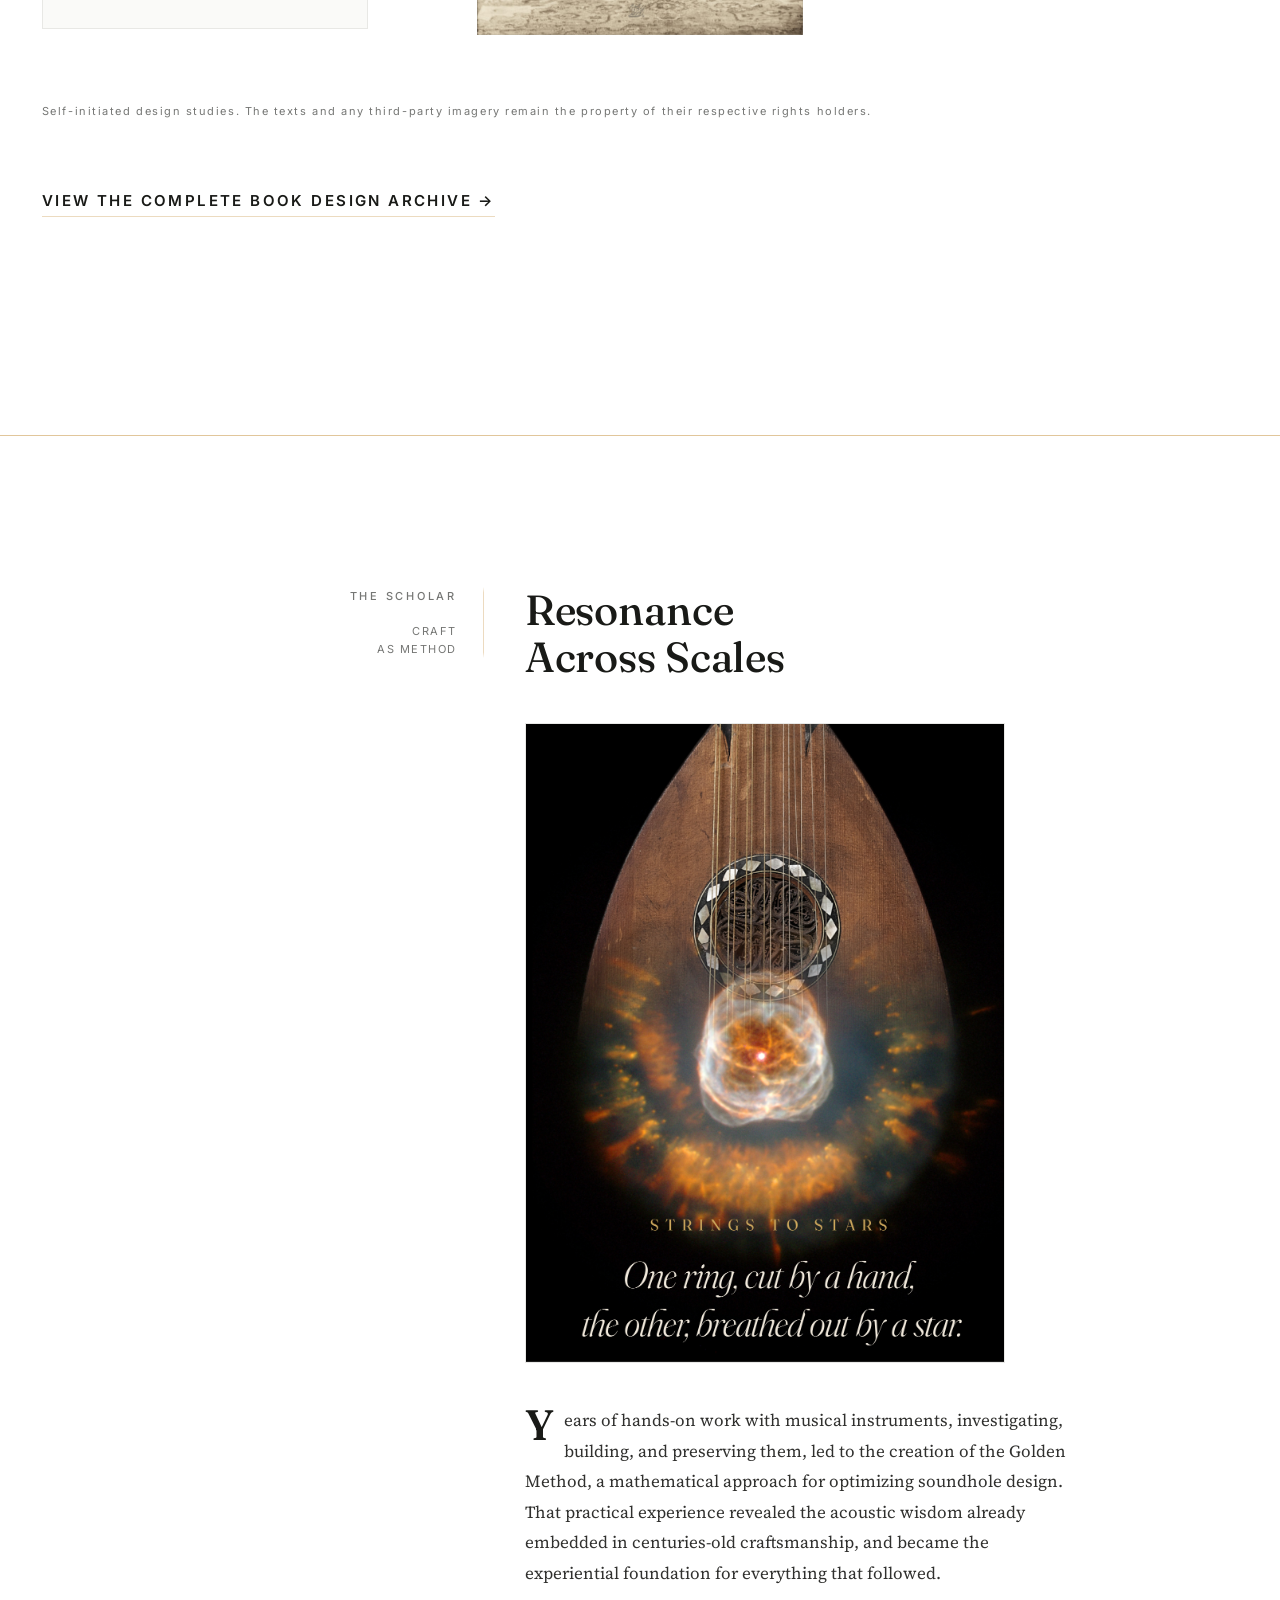
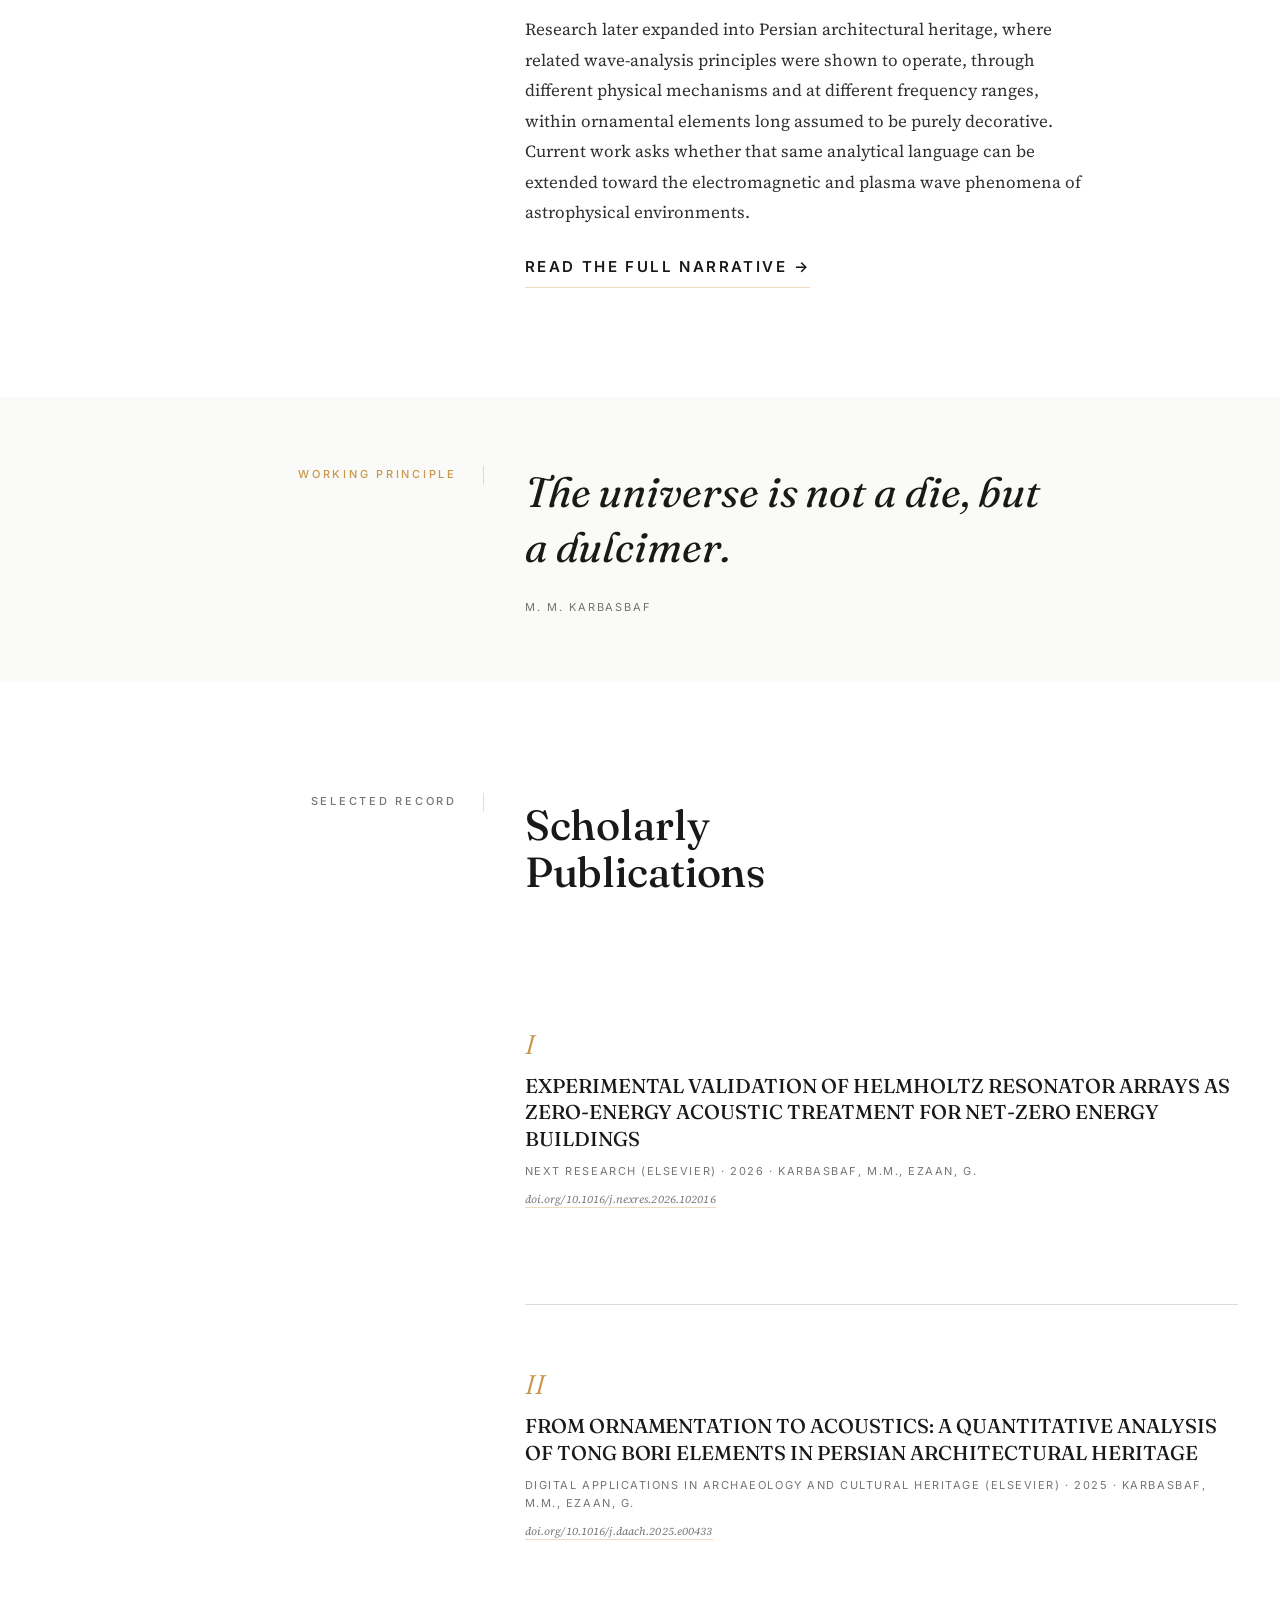
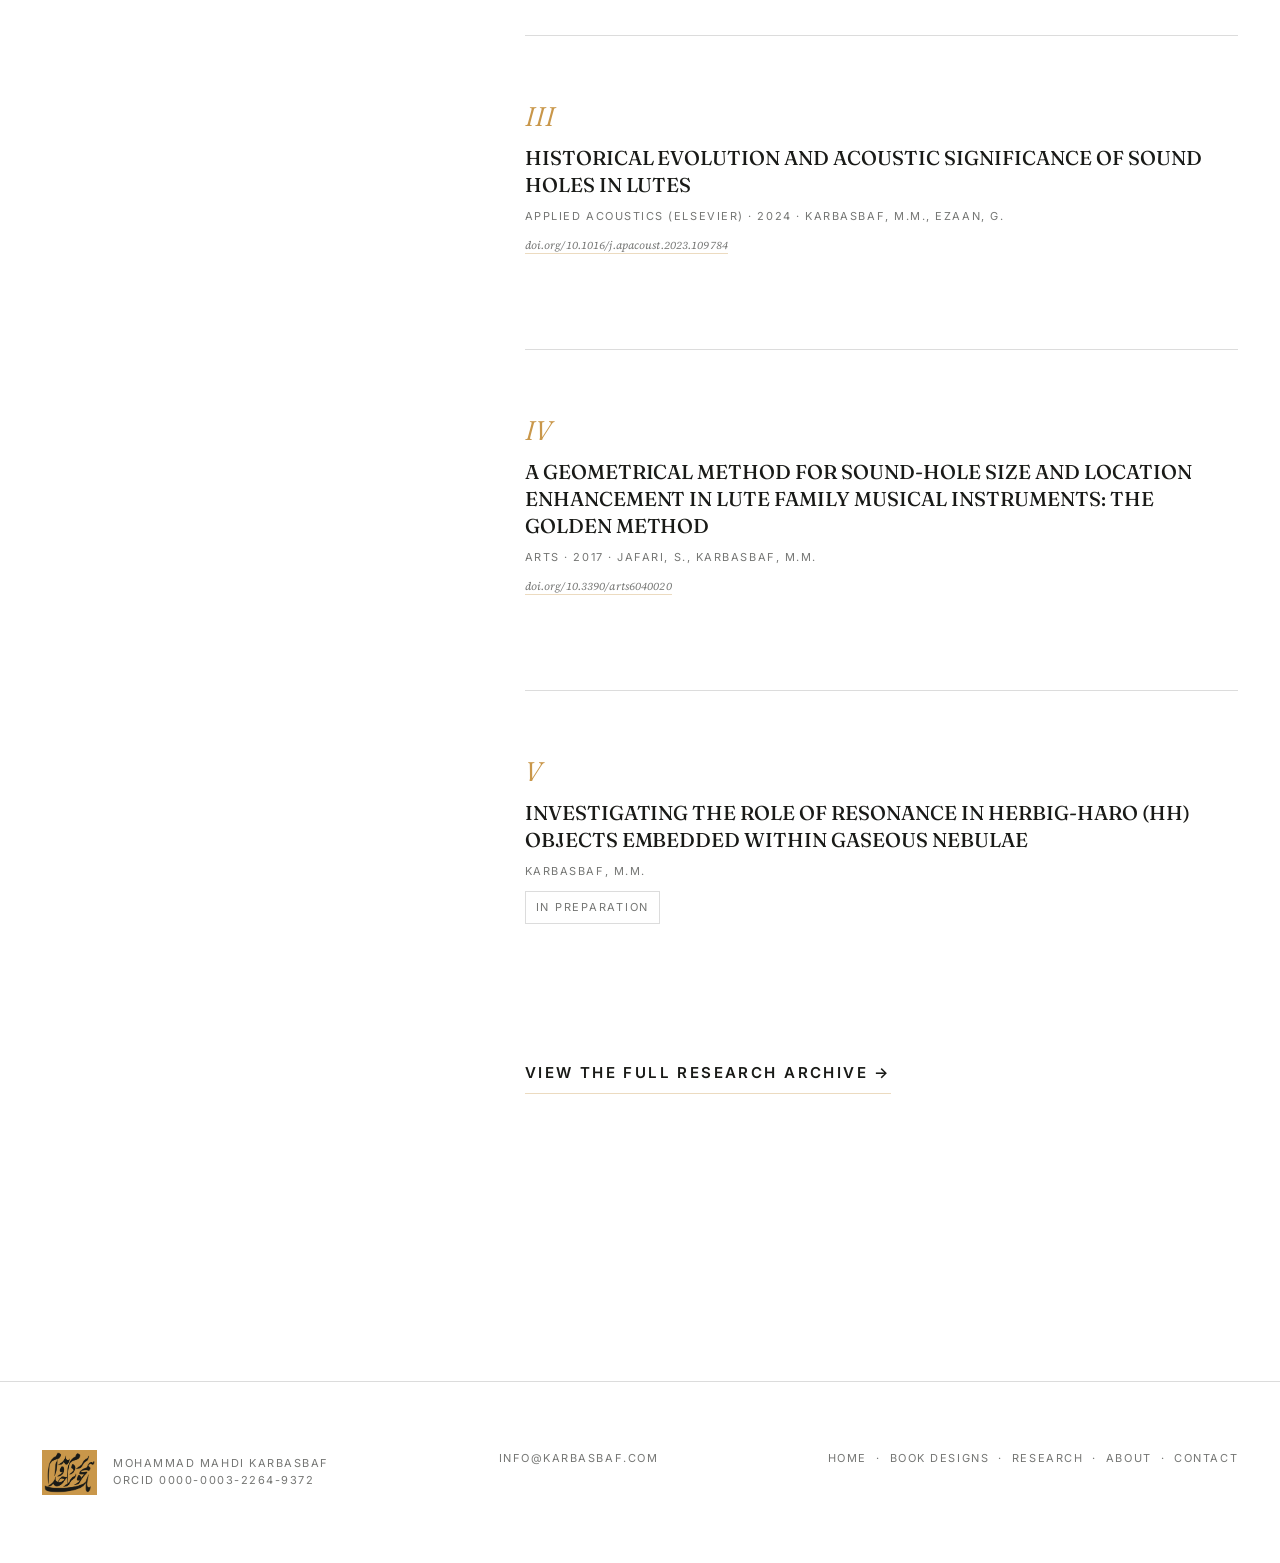
==== commit 0ac2b2c5: "Update index.html" ====
--- a/index.html
+++ b/index.html
@@ -34,8 +34,9 @@
 <meta property="og:title" content="Mohammad Mahdi Karbasbaf — Strings to Stars">
 <meta property="og:description" content="Mohammad Mahdi Karbasbaf — scholar and researcher in acoustics, from lute soundholes to astrophysical waves, and a book cover designer.">
 <meta name="twitter:image" content="https://www.karbasbaf.com/assets/images/og-cover.jpg">
-<meta property="og:image:width" content="1618">
-<meta property="og:image:height" content="1000">
+<meta property="og:image" content="https://www.karbasbaf.com/assets/images/og-cover.jpg">
+<meta property="og:image:width" content="1200">
+<meta property="og:image:height" content="630">
 <meta property="og:image:alt" content="Thuluth-script calligraphic rendering by Mohammad Mahdi Karbasbaf">
 
 <meta name="twitter:card" content="summary_large_image">
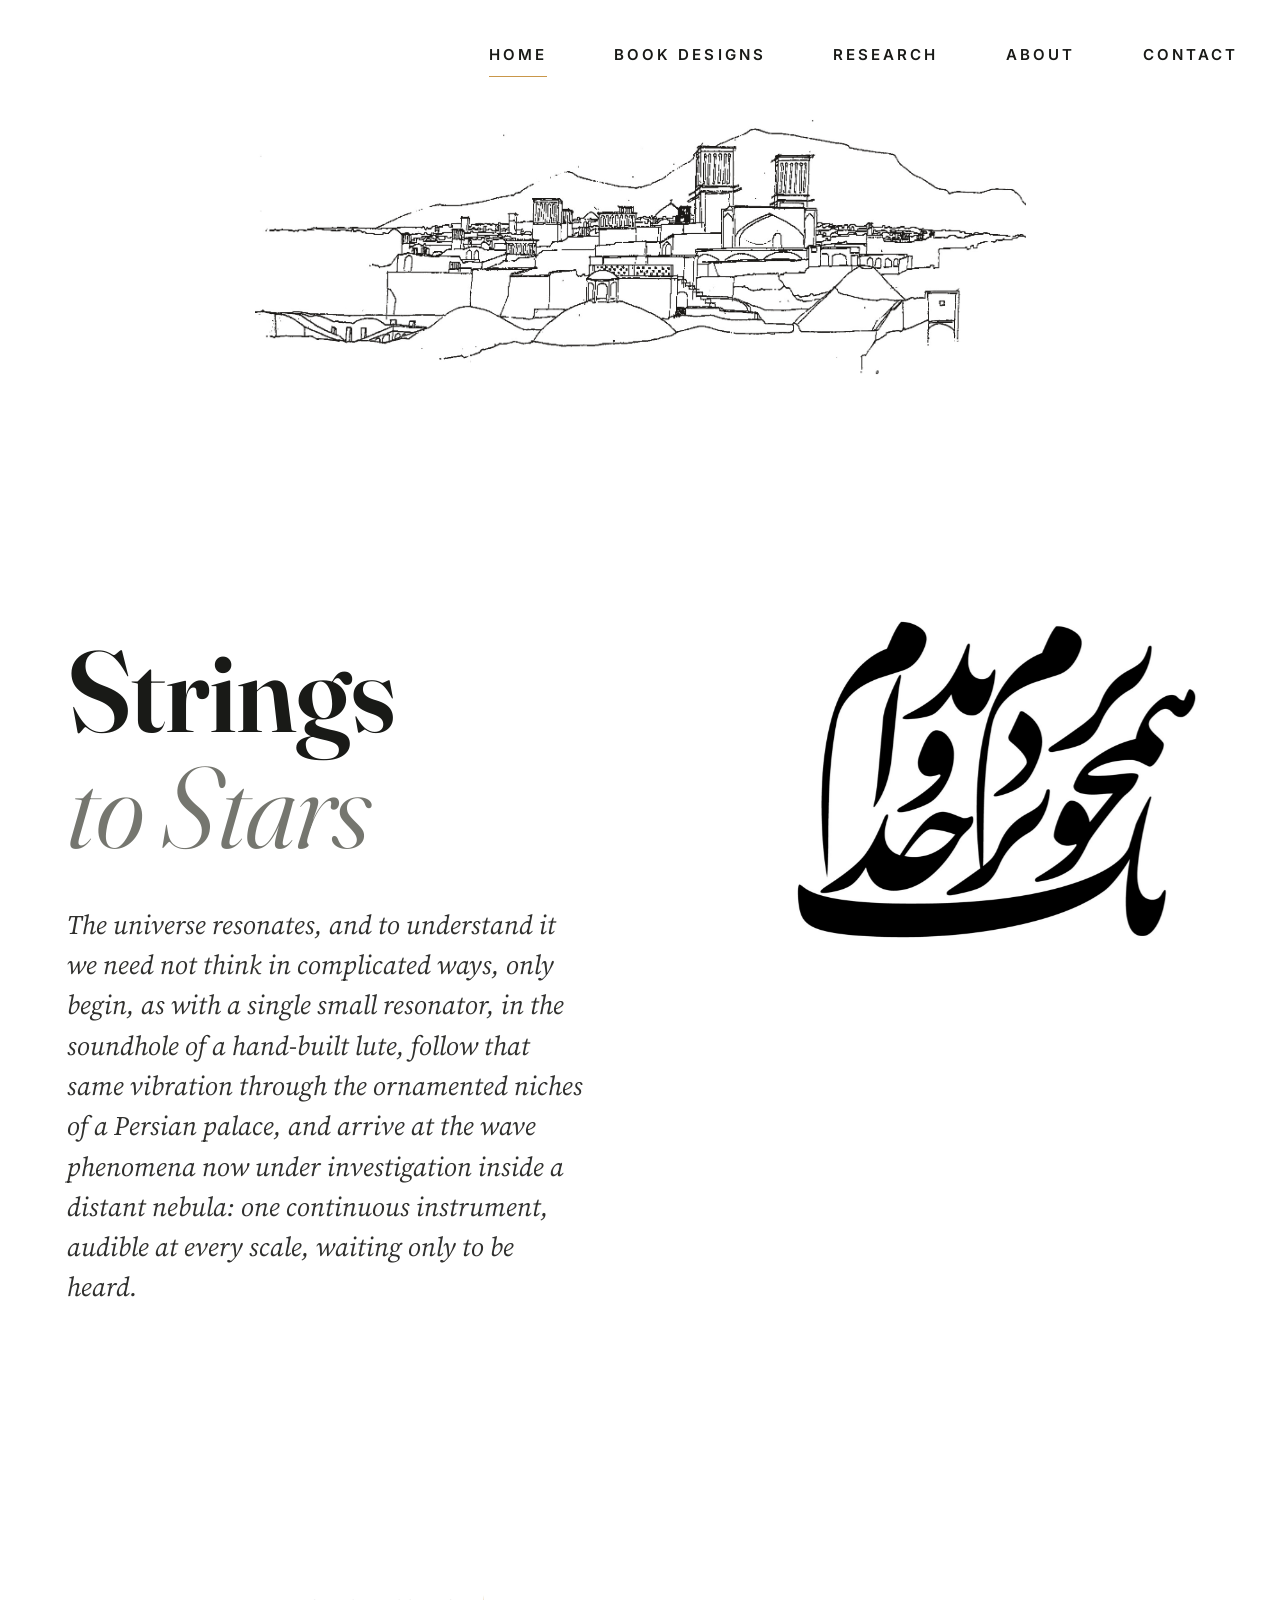
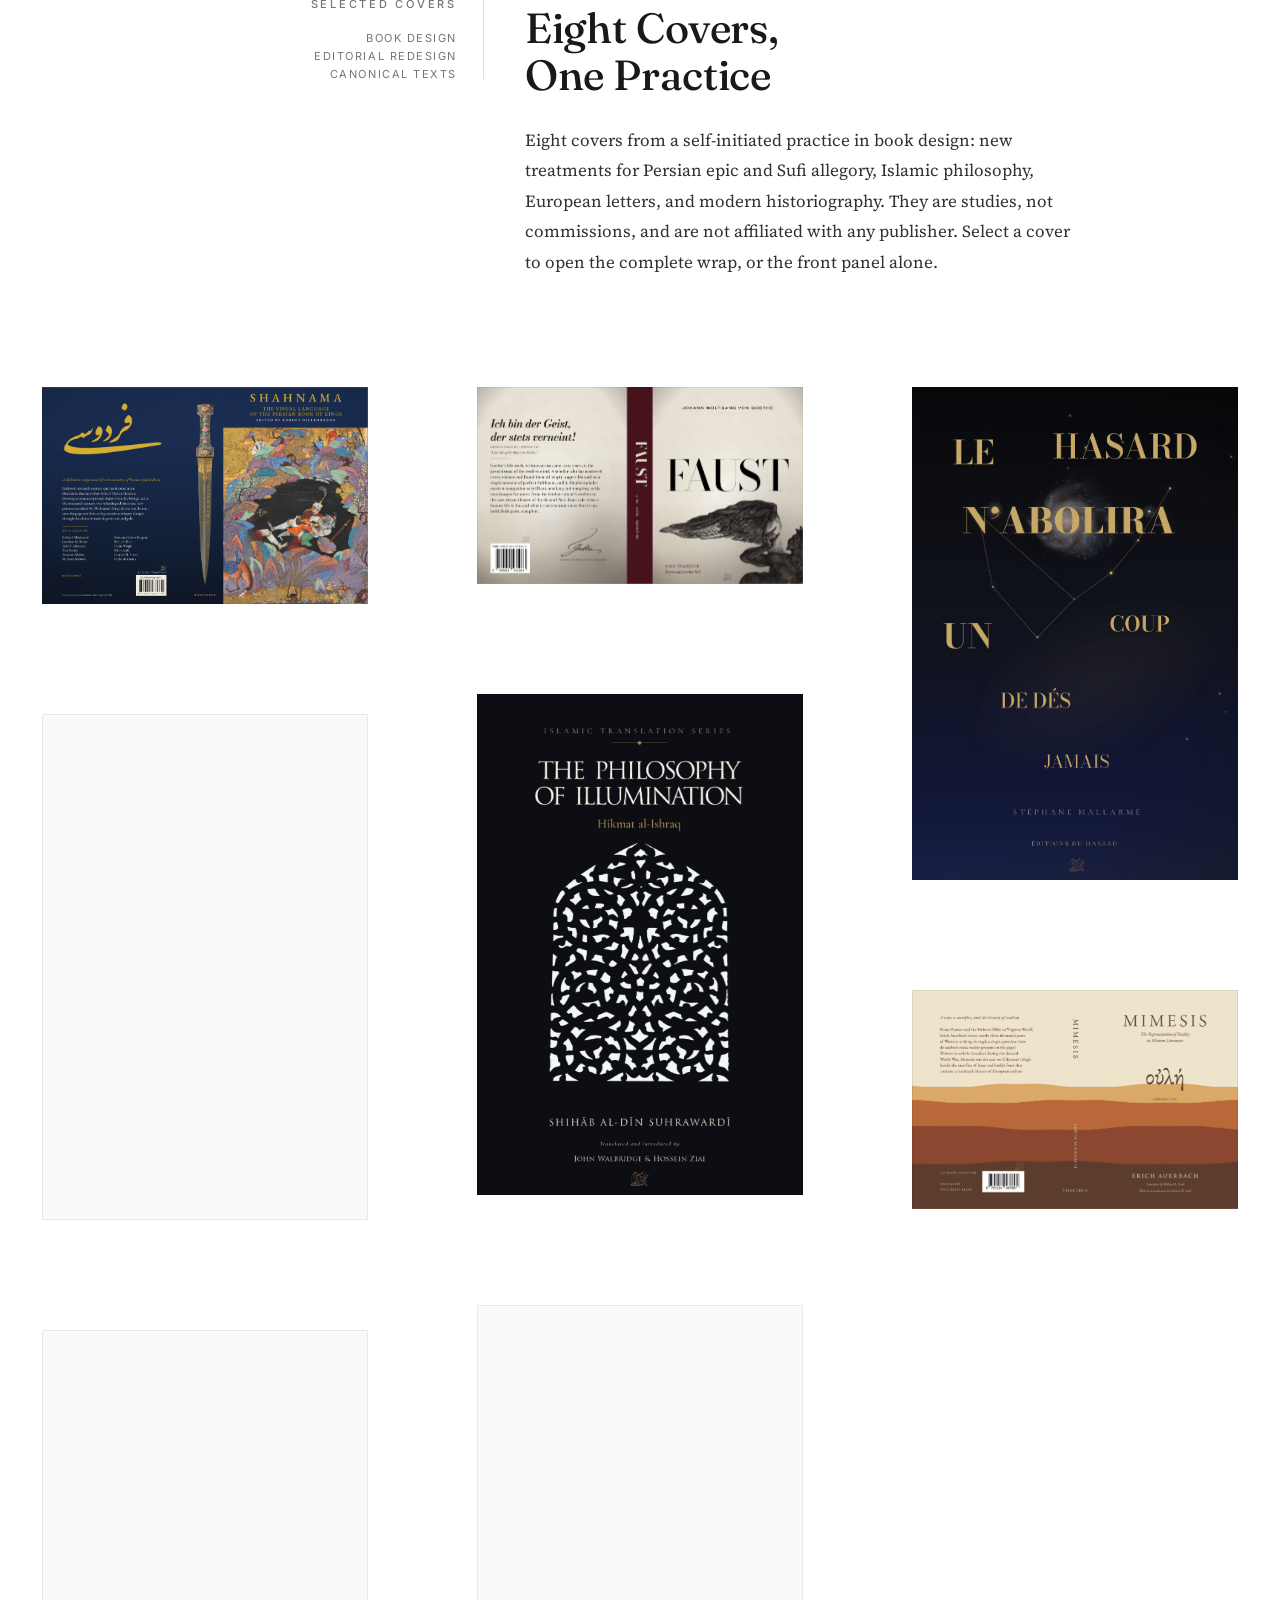
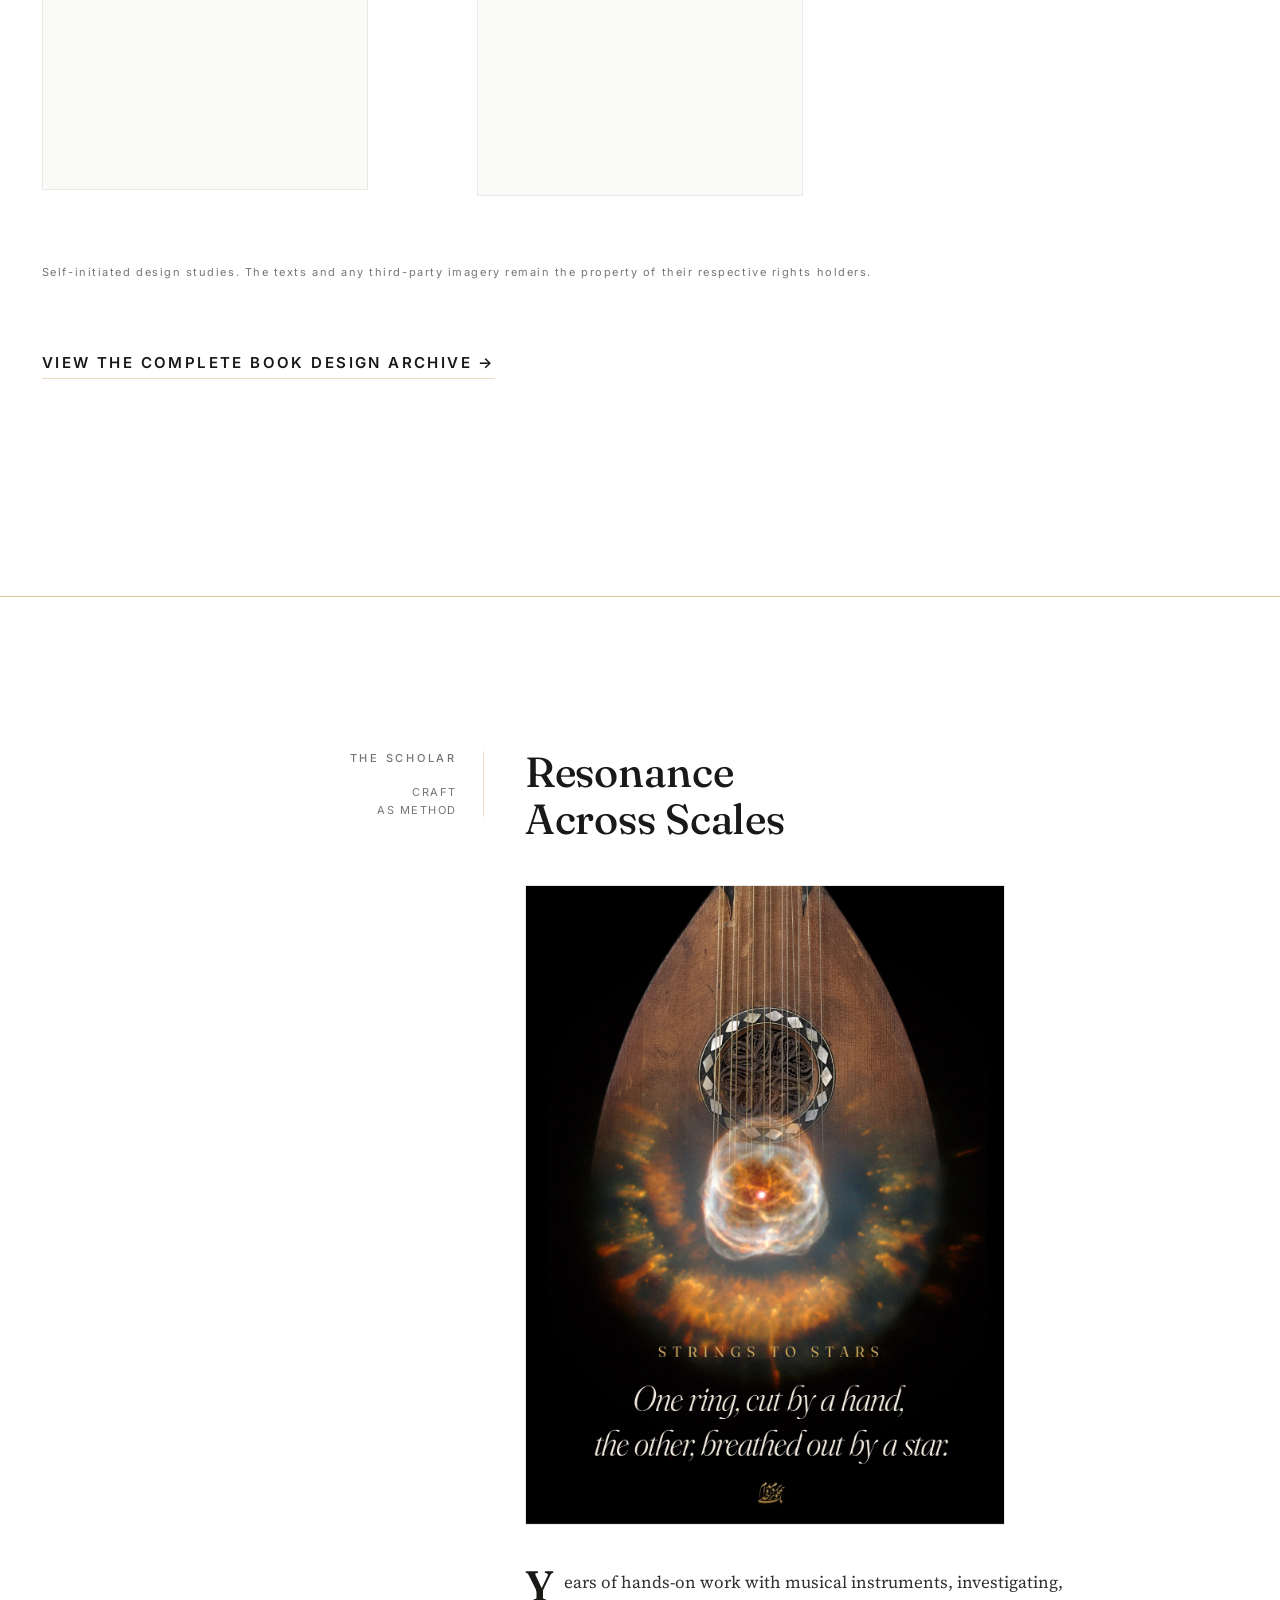
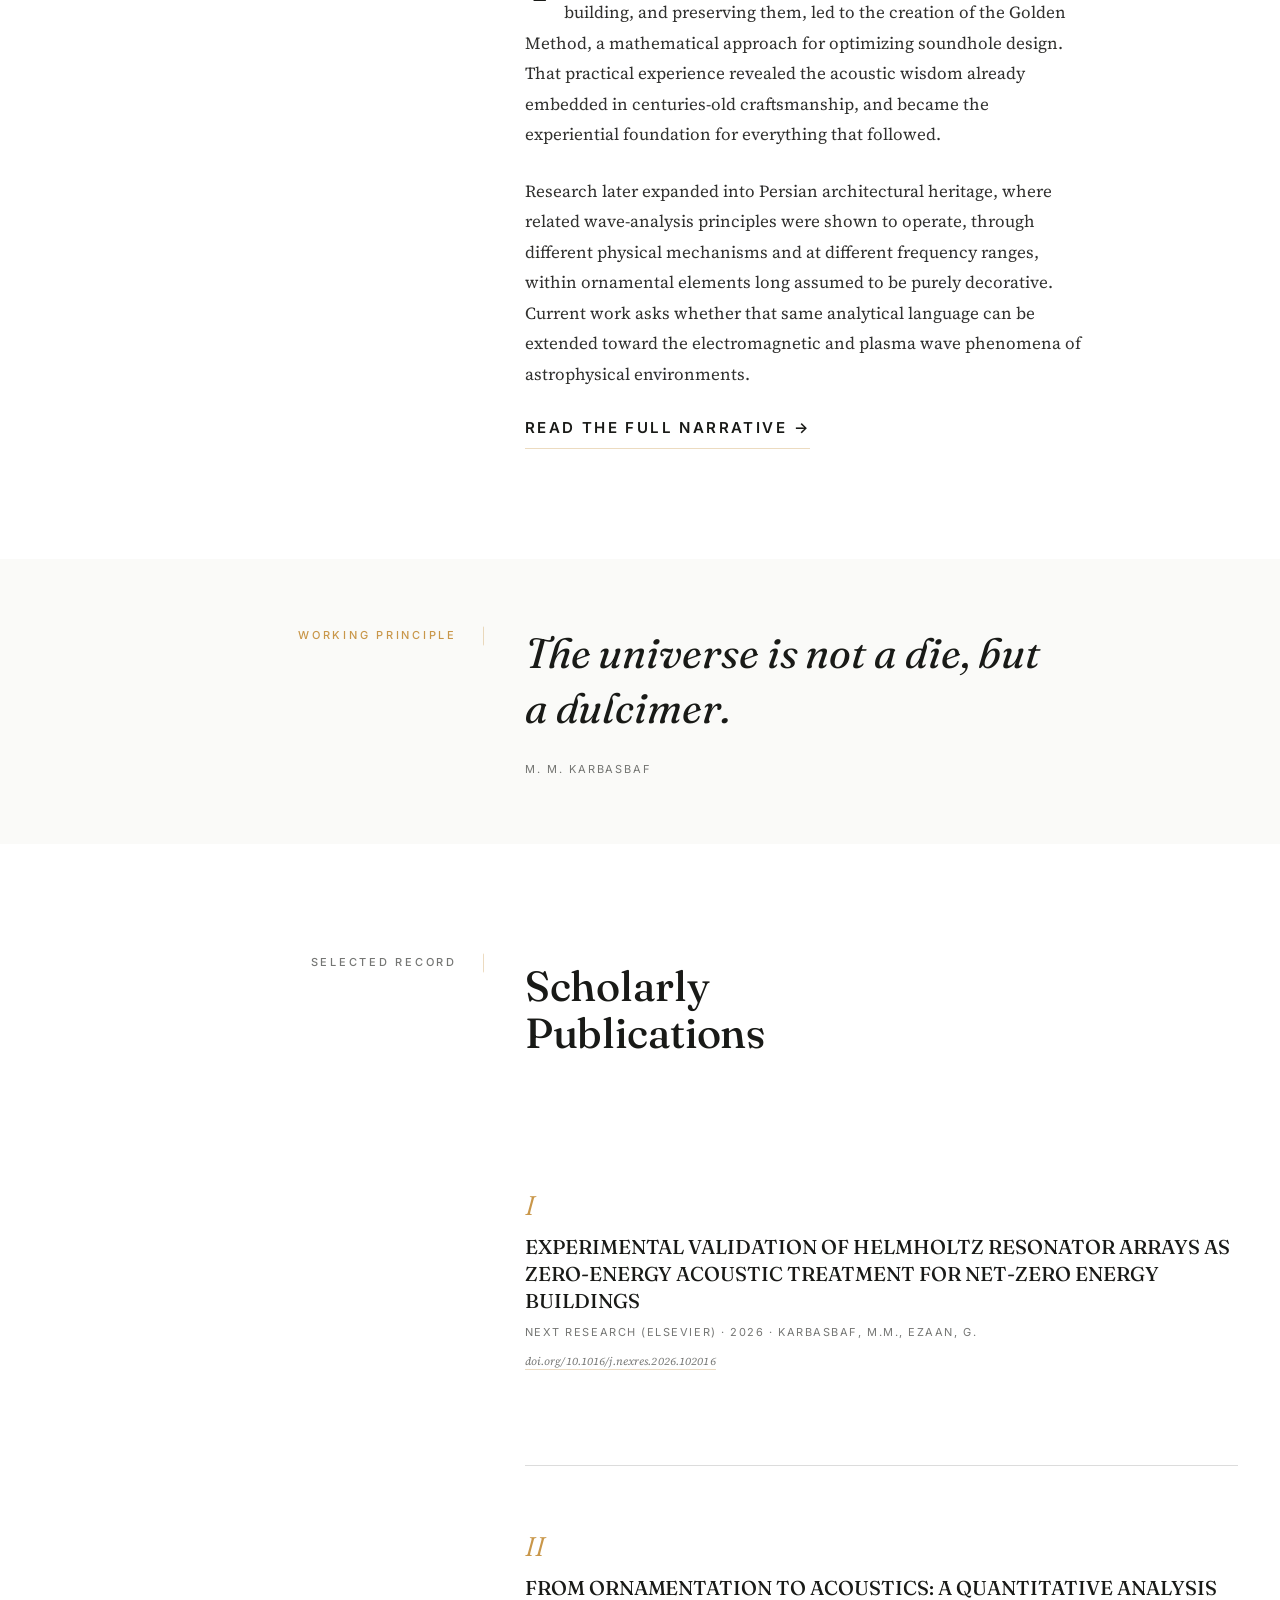
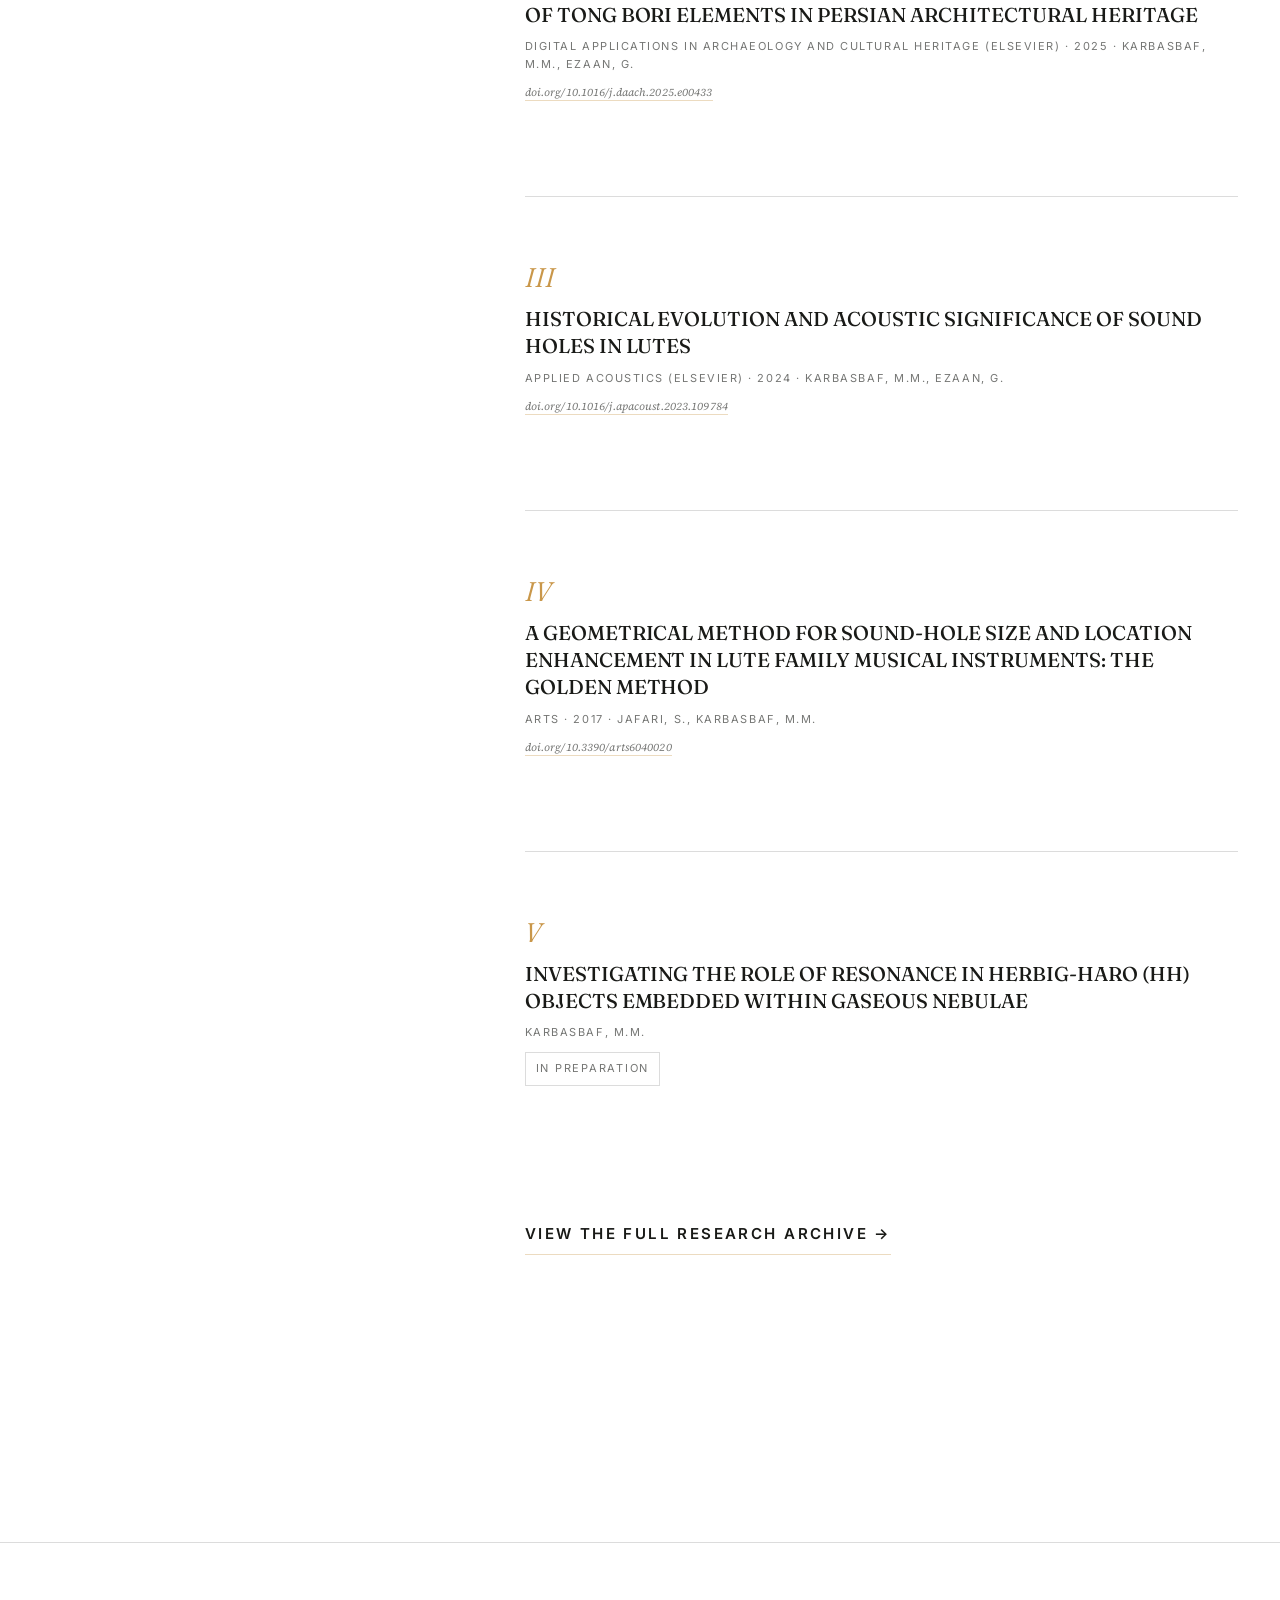
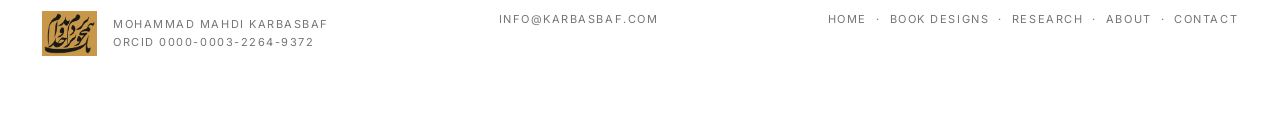
==== commit b825b477: "Update index.html" ====
--- a/index.html
+++ b/index.html
@@ -182,7 +182,7 @@
             <span class="line-primary">Strings</span>
             <span class="line-secondary">to Stars</span>
           </h1>
-          <p class="lede">Resonance, traced from the soundhole of a hand-built lute, through the ornamented niches of a Persian palace, to the wave phenomena now under investigation inside a distant nebula, at every scale, read as a single, continuous instrument.</p>
+          <p class="lede">The universe resonates, and to understand it we need not think in complicated ways, only begin, as with a single small resonator, in the soundhole of a hand-built lute, follow that same vibration through the ornamented niches of a Persian palace, and arrive at the wave phenomena now under investigation inside a distant nebula: one continuous instrument, audible at every scale, waiting only to be heard.</p>
         </div>
 
         <div class="plate plate--cinema">
